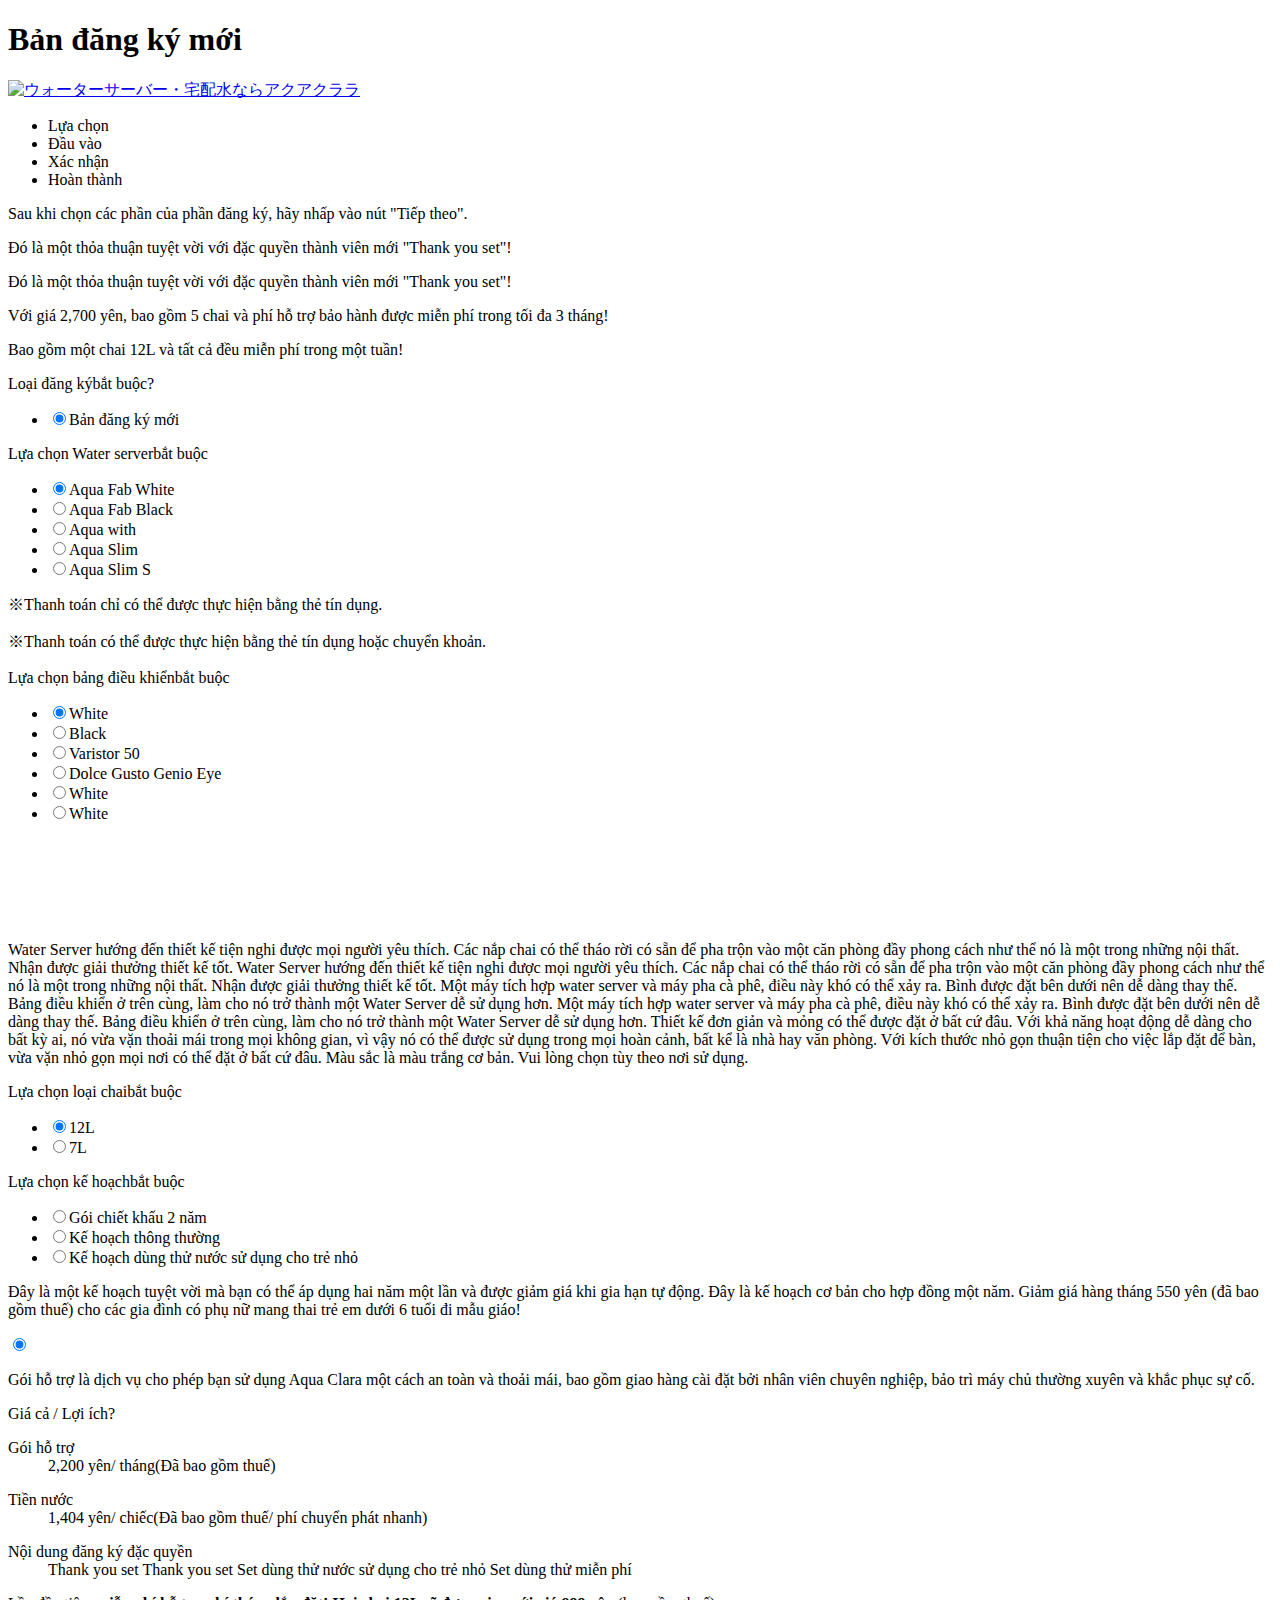
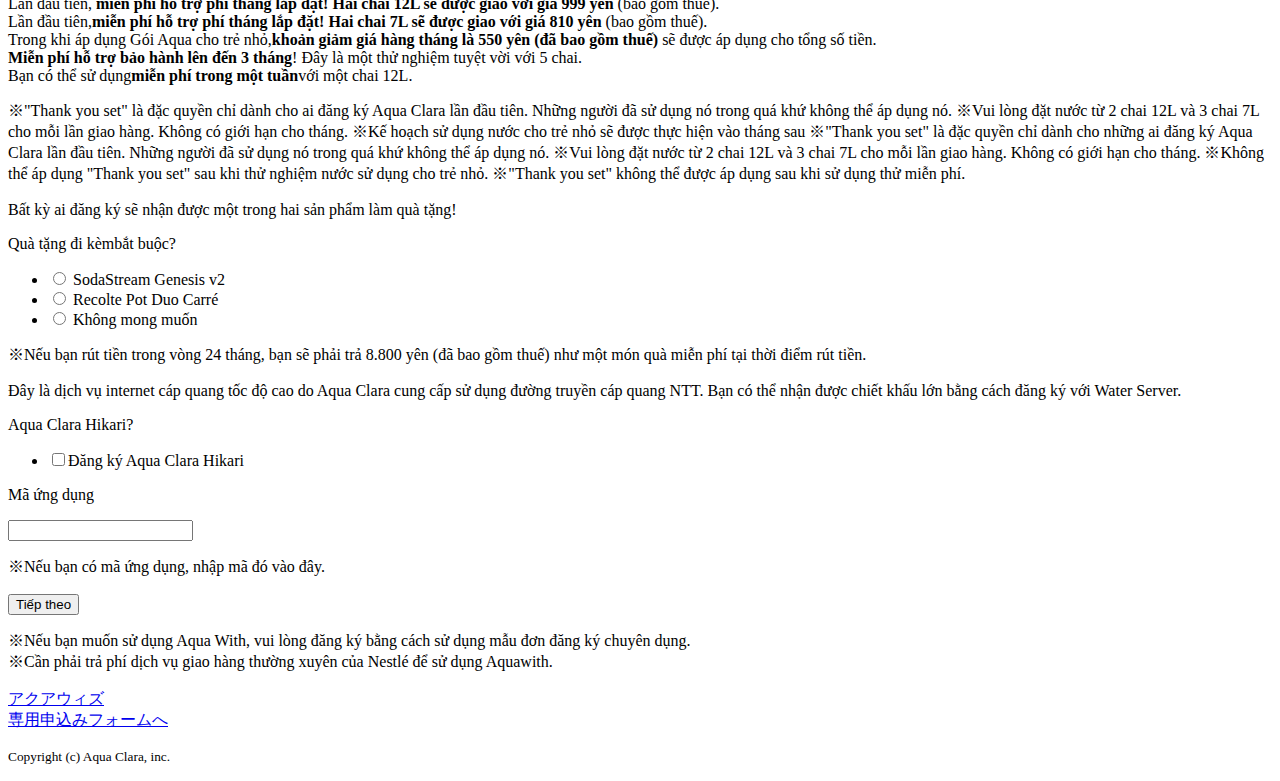
==== main_1-vi.html @ 8ce1f623 "Update main_1-vi.html" ====
<!DOCTYPE html>
<html lang="ja">
<head>
  <meta charset="UTF-8">
  <meta name="robots" content="noindex">
  <title>Bản đăng ký | Aqua Clara, Water server và giao hàng tận nhà [Chính thức]</title>
  <meta name="description" content="赤ちゃんも安心して飲める安全なアクアクララのウォーターサーバーの新規申込はこちら。">
  <meta name="keywords" content="新規申込み,ウォーターサーバー,水宅配,アクアクララ">
  
  <script src="https://www.googleoptimize.com/optimize.js?id=GTM-PR7S7JQ"></script>
  
  <meta http-equiv="X-UA-Compatible" content="IE=edge">
  <meta name="viewport" content="width=device-width, initial-scale=1.0">
  <meta name="format-detection" content="telephone=no">
  <link rel="icon" href="/favicon.ico" />
  <link rel="apple-touch-icon" href="/general/img/common/apple-touch-icon.png">

  <link rel="preconnect" href="https://fonts.googleapis.com">
  <link rel="preconnect" href="https://fonts.gstatic.com" crossorigin>
  <link href="https://fonts.googleapis.com/css2?family=Roboto:wght@500&display=swap" rel="stylesheet">
  <link rel="stylesheet" href="https://unpkg.com/scroll-hint@1.1.10/css/scroll-hint.css">
  <link href="/web_form/general/css/style.css" rel="stylesheet">
  <link href="/web_form/webform/css/webform.css" rel="stylesheet">
  <script type="text/javascript" src="/web_form/webform/js/jquery-1.11.2.min.js"></script>
    

  <link href="/web_form/webform/css/style.css" rel="stylesheet" type="text/css">
  <script type="text/javascript" src="/web_form/webform/js/webform.js"></script>
  <script type="text/javascript" src="/web_form/webform/js/input.js"></script>

  <link rel="canonical" href="https://www.aquaclara.co.jp/webform/?agent=aid000144&route=01&lp=nwstp0" >

</head>
<body class="webform">
<div class="l-wrapper">
  <h1 id="form_title">Bản đăng ký mới</h1>
    <header class="js-header l-header">
      <div class="l-header-info">
				<p class="l-header-info__logo"><a href="/" class="l-header-info__logo-link u-alpha"><img src="/web_form/general/img/logo01.png" alt="ウォーターサーバー・宅配水ならアクアクララ"></a></p>
      </div>
    </header>  <ul id="form_step">
    <li class="now">Lựa chọn</li>
    <li>Đầu vào</li>
    <li>Xác nhận</li>
    <li>Hoàn thành</li>
  </ul>
</div>

<section id="input" class="form_area">
  <p class="first_explanation">Sau khi chọn các phần của phần đăng ký, hãy nhấp vào nút "Tiếp theo".</p>
      <form action="/webform/" method="post">
  <input type="hidden" name="cmd" value="entry">
  <input type="hidden" name="token" value="9ca7b1053fa198ddcf1b474c842ec8ff269da964">
  <input id="p_route" type="hidden" name="route" value="01">
  <input id="p_lp" type="hidden" name="lp" value="nwstp0">
  <input id="p_agent" type="hidden" name="agent" value="aid000144">
  <input type="hidden" name="client" value="pc">
  <input type="hidden" name="babyaquaBonus" value="0">  
  <input type="hidden" name="bottleType" value="0">
  <input type="hidden" name="aquahikari" value="0">
  <input id="with_route" type="hidden" name="withRoute" value="">
  <input id="a8_cookie" type="hidden" name="a8_cookie" value="">
  <input id="t_cookie" type="hidden" name="t_cookie" value="">
  <input id="fpc_cookie" type="hidden" name="t_cookie" value="">
  <input id="atnct_cookie" type="hidden" name="t_cookie" value="">
  
          <input id="campaignCode" type="hidden" name="campaignCode" value="000049">
      

  <div class="form_block">
    <div class="form_help">
         <p id="apnew">Đó là một thỏa thuận tuyệt vời với đặc quyền thành viên mới "Thank you set"!</p>
       <p id="apwnew">Đó là một thỏa thuận tuyệt vời với đặc quyền thành viên mới "Thank you set"!</p>
            <p id="apktry">Với giá 2,700 yên, bao gồm 5 chai và phí hỗ trợ bảo hành được miễn phí trong tối đa 3 tháng!</p>
          <p id="aptry">Bao gồm một chai 12L và tất cả đều miễn phí trong một tuần!</p>
    </div>
    <p class="form_title">Loại đăng ký<span class="mandatory">bắt buộc</span><span class="help_icon">?</span></p>
        <ul id="apply_select" class="form_radio select_type1">
        <li><label><input name="applyType" type="radio" value="new"  checked="checked"><span class="check"></span><span class="panel">Bản đăng ký mới</span></label></li>
      </ul>
  </div><!-- /#form_block -->

  <div class="form_block">
    <p class="form_title">Lựa chọn Water server<span class="mandatory">bắt buộc</span></p>
        <ul id="server_select" class="form_radio select_type2">
      <li><label><input name="serverType" type="radio" value="16"  checked="checked"><span class="check"></span><span class="panel">Aqua Fab White</span></label></li>
      <li><label><input name="serverType" type="radio" value="17" ><span class="check"></span><span class="panel">Aqua Fab Black</span></label></li>
      <li><label><input name="serverType" type="radio" value="19" ><span class="check"></span><span class="panel">Aqua with</span></label></li>
      <li><label><input name="serverType" type="radio" value="3" ><span class="check"></span><span class="panel">Aqua Slim</span></label></li>
      <li><label><input name="serverType" type="radio" value="14" ><span class="check"></span><span class="panel">Aqua Slim S</span></label></li>
    </ul>
    <div id="server_select_attention">
      <p class="attention">※Thanh toán chỉ có thể được thực hiện bằng thẻ tín dụng.</p>
      <p class="attention">※Thanh toán có thể được thực hiện bằng thẻ tín dụng hoặc chuyển khoản.</p>
    </div>
    
    <div class="nestle_block">
    <div id="panel_select" class="form_inner_block">
      <p class="form_title">Lựa chọn bảng điều khiển<span class="mandatory">bắt buộc</span></p>
            <ul class="form_radio select_type2">
        <li><label><input type="radio" name="serverColor" value="105"  checked="checked"><span class="check"></span><span class="panel">White</span></label></li>
        <li><label><input type="radio" name="serverColor" value="106" ><span class="check"></span><span class="panel">Black</span></label></li>
        <li><label><input type="radio" name="serverColor" value="108" ><span class="check"></span><span class="panel">Varistor 50</span></label></li>
        <li><label><input type="radio" name="serverColor" value="118" ><span class="check"></span><span class="panel">Dolce Gusto Genio Eye</span></label></li>
        <li><label><input type="radio" name="serverColor" value="3" ><span class="check"></span><span class="panel">White</span></label></li>
        <li><label><input type="radio" name="serverColor" value="94" ><span class="check"></span><span class="panel">White</span></label></li>
      </ul>
    </div>
    </div>
    
    
    <div id="server_infomation" class="form_inner_block">
      <p id="server_image"><img src="/web_form/webform/img/fab_w.png" alt=""></p>
      <p id="server_scene1"><img src="/web_form/webform/img/fab_w_scene1.png" alt=""></p>
      <p id="server_scene2"><img src="/web_form/webform/img/fab_w_scene2.png" alt=""></p>
      <p id="server_onwpoint">
        <span class="fab_w">Water Server hướng đến thiết kế tiện nghi được mọi người yêu thích. Các nắp chai có thể tháo rời có sẵn để pha trộn vào một căn phòng đầy phong cách như thể nó là một trong những nội thất. Nhận được giải thưởng thiết kế tốt.</span>
        <span class="fab_b">Water Server hướng đến thiết kế tiện nghi được mọi người yêu thích. Các nắp chai có thể tháo rời có sẵn để pha trộn vào một căn phòng đầy phong cách như thể nó là một trong những nội thất. Nhận được giải thưởng thiết kế tốt.</span>
        <span class="with_b">Một máy tích hợp water server và máy pha cà phê, điều này khó có thể xảy ra. Bình được đặt bên dưới nên dễ dàng thay thế. Bảng điều khiển ở trên cùng, làm cho nó trở thành một Water Server dễ sử dụng hơn.</span>
        <span class="with_d">Một máy tích hợp water server và máy pha cà phê, điều này khó có thể xảy ra. Bình được đặt bên dưới nên dễ dàng thay thế. Bảng điều khiển ở trên cùng, làm cho nó trở thành một Water Server dễ sử dụng hơn.</span>
        <span class="slim">Thiết kế đơn giản và mỏng có thể được đặt ở bất cứ đâu. Với khả năng hoạt động dễ dàng cho bất kỳ ai, nó vừa vặn thoải mái trong mọi không gian, vì vậy nó có thể được sử dụng trong mọi hoàn cảnh, bất kể là nhà hay văn phòng.</span>
        <span class="slims">Với kích thước nhỏ gọn thuận tiện cho việc lắp đặt để bàn, vừa vặn nhỏ gọn mọi nơi có thể đặt ở bất cứ đâu. Màu sắc là màu trắng cơ bản. Vui lòng chọn tùy theo nơi sử dụng.</span>
      </p>
    </div>
  </div><!-- /#form_block -->

  <div class="nestle_block">
  <div class="form_block">
    <div id="bottle_select">
      <p class="form_title">Lựa chọn loại chai<span class="mandatory">bắt buộc</span></p>
            <ul class="form_radio select_type2">
        <li><label><input name="bottleType" type="radio" value="12l" checked="checked"><span class="check"></span><span class="panel">12L</span></label></li>
        <li><label><input name="bottleType" type="radio" value="7l" ><span class="check"></span><span class="panel">7L</span></label></li>
      </ul>
    </div>
    
    <div id="plan_select" class="form_inner_block">
      <p class="form_title">Lựa chọn kế hoạch<span class="mandatory">bắt buộc</span></p>
            <ul class="form_radio select_type1">
        <li><label><input type="radio" value="14" name="babyaquaBonus" ><span class="check"></span><span class="panel">Gói chiết khấu 2 năm</span></label></li>
                <li><label><input type="radio" value="13" name="babyaquaBonus" ><span class="check"></span><span class="panel">Kế hoạch thông thường</span></label></li>
                        <li><label><input type="radio" value="10" name="babyaquaBonus" ><span class="check"></span><span class="panel">Kế hoạch dùng thử nước sử dụng cho trẻ nhỏ</span></label></li>
              </ul>
      <p class="plan_info">
        <span id="pltwo">Đây là một kế hoạch tuyệt vời mà bạn có thể áp dụng hai năm một lần và được giảm giá khi gia hạn tự động.</span>
        <span id="plnormal">Đây là kế hoạch cơ bản cho hợp đồng một năm.</span>
        <span id="plkosodate">Giảm giá hàng tháng 550 yên (đã bao gồm thuế) cho các gia đình có phụ nữ mang thai trẻ em dưới 6 tuổi đi mẫu giáo!</span>
      </p>
      <input type="radio" value="0" name="babyaquaBonus"  checked="checked">
    </div>
    
    <div id="plan_price" class="form_inner_block">
      <p class="form_help">Gói hỗ trợ là dịch vụ cho phép bạn sử dụng Aqua Clara một cách an toàn và thoải mái, bao gồm giao hàng cài đặt bởi nhân viên chuyên nghiệp, bảo trì máy chủ thường xuyên và khắc phục sự cố.</p>
      <p class="form_title">Giá cả / Lợi ích<span class="help_icon">?</span></p>
      <div id="price_detail">
        <dl id="support_fee">
          <dt>Gói hỗ trợ </dt>
          <dd><span class="fee">2,200</span><span class="unit"> yên/ tháng</span><span class="tax">(Đã bao gồm thuế)</span></dd>
        </dl>
        <dl id="water_fee">
          <dt>Tiền nước</dt>
          <dd><span class="fee">1,404</span><span class="unit"> yên/ chiếc</span><span class="tax">(Đã bao gồm thuế/ phí chuyển phát nhanh)</span></dd>
        </dl>
        <dl id="plan_set">
          <dt>Nội dung đăng ký đặc quyền</dt>
          <dd>
            <span class="new">Thank you set</span>
            <span class="wnew">Thank you set</span>
          <span class="ktry">Set dùng thử nước sử dụng cho trẻ nhỏ</span>
          <span class="try">Set dùng thử miễn phí</span>
          </dd>
        </dl>
        
        <dl id="special_benefits">
          <dt class="new bt12">Lần đầu tiên,<strong> miễn phí hỗ trợ phí tháng lắp đặt! Hai chai 12L sẽ được giao với giá 999 yên </strong>(bao gồm thuế).</dt>
          <dt class="new bt7">Lần đầu tiên,<strong>miễn phí hỗ trợ phí tháng lắp đặt! Hai chai 7L sẽ được giao với giá 810 yên </strong>(bao gồm thuế).</dt>
          <dt class="kosodate">Trong khi áp dụng Gói Aqua cho trẻ nhỏ,<strong>khoản giảm giá hàng tháng là 550 yên (đã bao gồm thuế)</strong> sẽ được áp dụng cho tổng số tiền.</dt>
          <dt class="new"></dt>
          
          <dt class="ktry"><strong>Miễn phí hỗ trợ bảo hành lên đến 3 tháng</strong>! Đây là một thử nghiệm tuyệt vời với 5 chai.</dt>
          <dt class="ktry"></dt>
          
          <dt class="try">Bạn có thể sử dụng<strong>miễn phí trong một tuần</strong>với một chai 12L.</dt>
          <dt class="try"></dt>
        </dl>
        
        <p id="plan_caution" class="caution">
          <span class="new">※"Thank you set" là đặc quyền chỉ dành cho ai đăng ký Aqua Clara lần đầu tiên. Những người đã sử dụng nó trong quá khứ không thể áp dụng nó.</span>
          <span class="new">※Vui lòng đặt nước từ 2 chai 12L và 3 chai 7L cho mỗi lần giao hàng. Không có giới hạn cho tháng.</span>
          <span class="kosodate">※Kế hoạch sử dụng nước cho trẻ nhỏ sẽ được thực hiện vào tháng sau</span>
          
          <span class="wnew">※"Thank you set" là đặc quyền chỉ dành cho những ai đăng ký Aqua Clara lần đầu tiên. Những người đã sử dụng nó trong quá khứ không thể áp dụng nó.</span>
          <span class="wnew">※Vui lòng đặt nước từ 2 chai 12L và 3 chai 7L cho mỗi lần giao hàng. Không có giới hạn cho tháng.</span>
          
          <span class="ktry">※Không thể áp dụng "Thank you set" sau khi thử nghiệm nước sử dụng cho trẻ nhỏ.</span>
  
          <span class="try">※"Thank you set" không thể được áp dụng sau khi sử dụng thử miễn phí.</span>
        </p>
      </div>
    </div>
  </div>
  </div><!-- /#form_block -->
  
  <input id="lot_flag" type="hidden" name="handoverContentRequireFlag" value="1">
  <div class="nestle_block">
  <div id="lot_select" class="form_block">
    <p class="form_help">Bất kỳ ai đăng ký sẽ nhận được một trong hai sản phẩm làm quà tặng!</p>
    <p class="form_title">Quà tặng đi kèm<span class="mandatory">bắt buộc</span><span class="help_icon">?</span></p>
        <ul class="form_radio select_type1">
      <li>
        <label>
            <input type="radio" name="handoverContent" value="ソーダストリーム ジェネシス v2を希望" >
            <span class="check"></span>
            <span class="panel">
                <img src="/web_form/webform/img/present1.jpg" alt="">SodaStream Genesis v2
            </span>
        </label>
    </li>      
    <li>
        <label>
            <input type="radio" name="handoverContent" value="レコルト ポットデュオ キャレを希望" >
            <span class="check"></span>
            <span class="panel"><img src="/web_form/webform/img/present2.jpg" alt="">Recolte Pot Duo Carré</span>
        </label>
    </li>
      <li class="lot_not">
        <label>
            <input type="radio" name="handoverContent" value="Không mong muốn" >
            <span class="check"></span>
            <span class="panel">Không mong muốn</span>
        </label>
    </li>
    </ul>
    <p id="lot_caution" class="caution">
      <span class="pre1">※Nếu bạn rút tiền trong vòng 24 tháng, bạn sẽ phải trả 8.800 yên (đã bao gồm thuế) như một món quà miễn phí tại thời điểm rút tiền.</span>
      <!-- span class="pre2">※24ヶ月以内に退会された場合は、退会時に景品代金として5,000円（税込）をお支払いいただきます。</span -->
    </p>
  </div><!-- /#form_block -->
  </div>

  <div class="nestle_block">
  <div id="aquahikari" class="form_block">
    <p class="form_help">Đây là dịch vụ internet cáp quang tốc độ cao do Aqua Clara cung cấp sử dụng đường truyền cáp quang NTT. Bạn có thể nhận được chiết khấu lớn bằng cách đăng ký với Water Server.</p>
    <p class="form_title">Aqua Clara Hikari<span class="help_icon">?</span></p>
    <ul class="form_checkbox select_type1">
      <li><label><input type="checkbox" value="1" name="aquahikari" ><span class="check"></span><span class="panel">Đăng ký Aqua Clara Hikari</span></label></li>
    </ul>
  </div><!-- /#form_block -->
  </div>
    
  <div class="form_block">
    <p class="form_title">Mã ứng dụng</p>
              <input class="" name="userCode" type="text" value="" maxlength="7" >
    <p class="input_info">※Nếu bạn có mã ứng dụng, nhập mã đó vào đây.</p>
        </div><!-- /#form_block -->


  <div class="btn_area">
    <p class="next_bn"><input type="submit" value="Tiếp theo"></p>
    <div id="next_nestle">
      <p class="note">※Nếu bạn muốn sử dụng Aqua With, vui lòng đăng ký bằng cách sử dụng mẫu đơn đăng ký chuyên dụng.<br>
      ※Cần phải trả phí dịch vụ giao hàng thường xuyên của Nestlé để sử dụng Aquawith.</p>
      <p class="final_bn">
        <a onclick="gtag('event', 'nestle_bn', { 'event_category': 'click','event_label': 'apply_bn' } );" href="https://shop.nestle.jp/front/contents/aquaclara2/?ask10=">アクアウィズ<br>専用申込みフォームへ</a>
      </p>
    </div>
  </div>
  </form>

</section>


<footer class="js-footer l-footer">
  <!-- div class="l-footer-main">
    <p class="js-pagetop l-footer-pagetop is-view"><a class="l-footer-pagetop__link u-alpha" href="#top"></a></p>
  </div -->
  <!-- l-footer-main -->

  <p class="l-footer__cr"><small class="l-footer__cr-txt">Copyright (c) Aqua Clara, inc.</small></p>
</footer>
<script type="text/javascript">

// var _uah = {};
// _uah['agent']  = 'aid000144';
// _uah['lp'] = 'nwstp0';
// _uah['form_ga_url'] = '/webform/Apply';

</script>

<script type="text/javascript">
  (function () {
    var tagjs = document.createElement("script");
    var s = document.getElementsByTagName("script")[0];
    tagjs.async = true;
    tagjs.src = "//s.yjtag.jp/tag.js#site=RG7hk2f";
    s.parentNode.insertBefore(tagjs, s);
  }());
</script>
<noscript>
  <iframe src="//b.yjtag.jp/iframe?c=RG7hk2f" width="1" height="1" frameborder="0" scrolling="no" marginheight="0" marginwidth="0"></iframe>
</noscript>
<!--AccesstradeITP Tag -->
<script src="https://h.accesstrade.net/js/attp/attp.min.js"></script>
<!--EndAccesstradeITP Tag -->

</body>
</html>
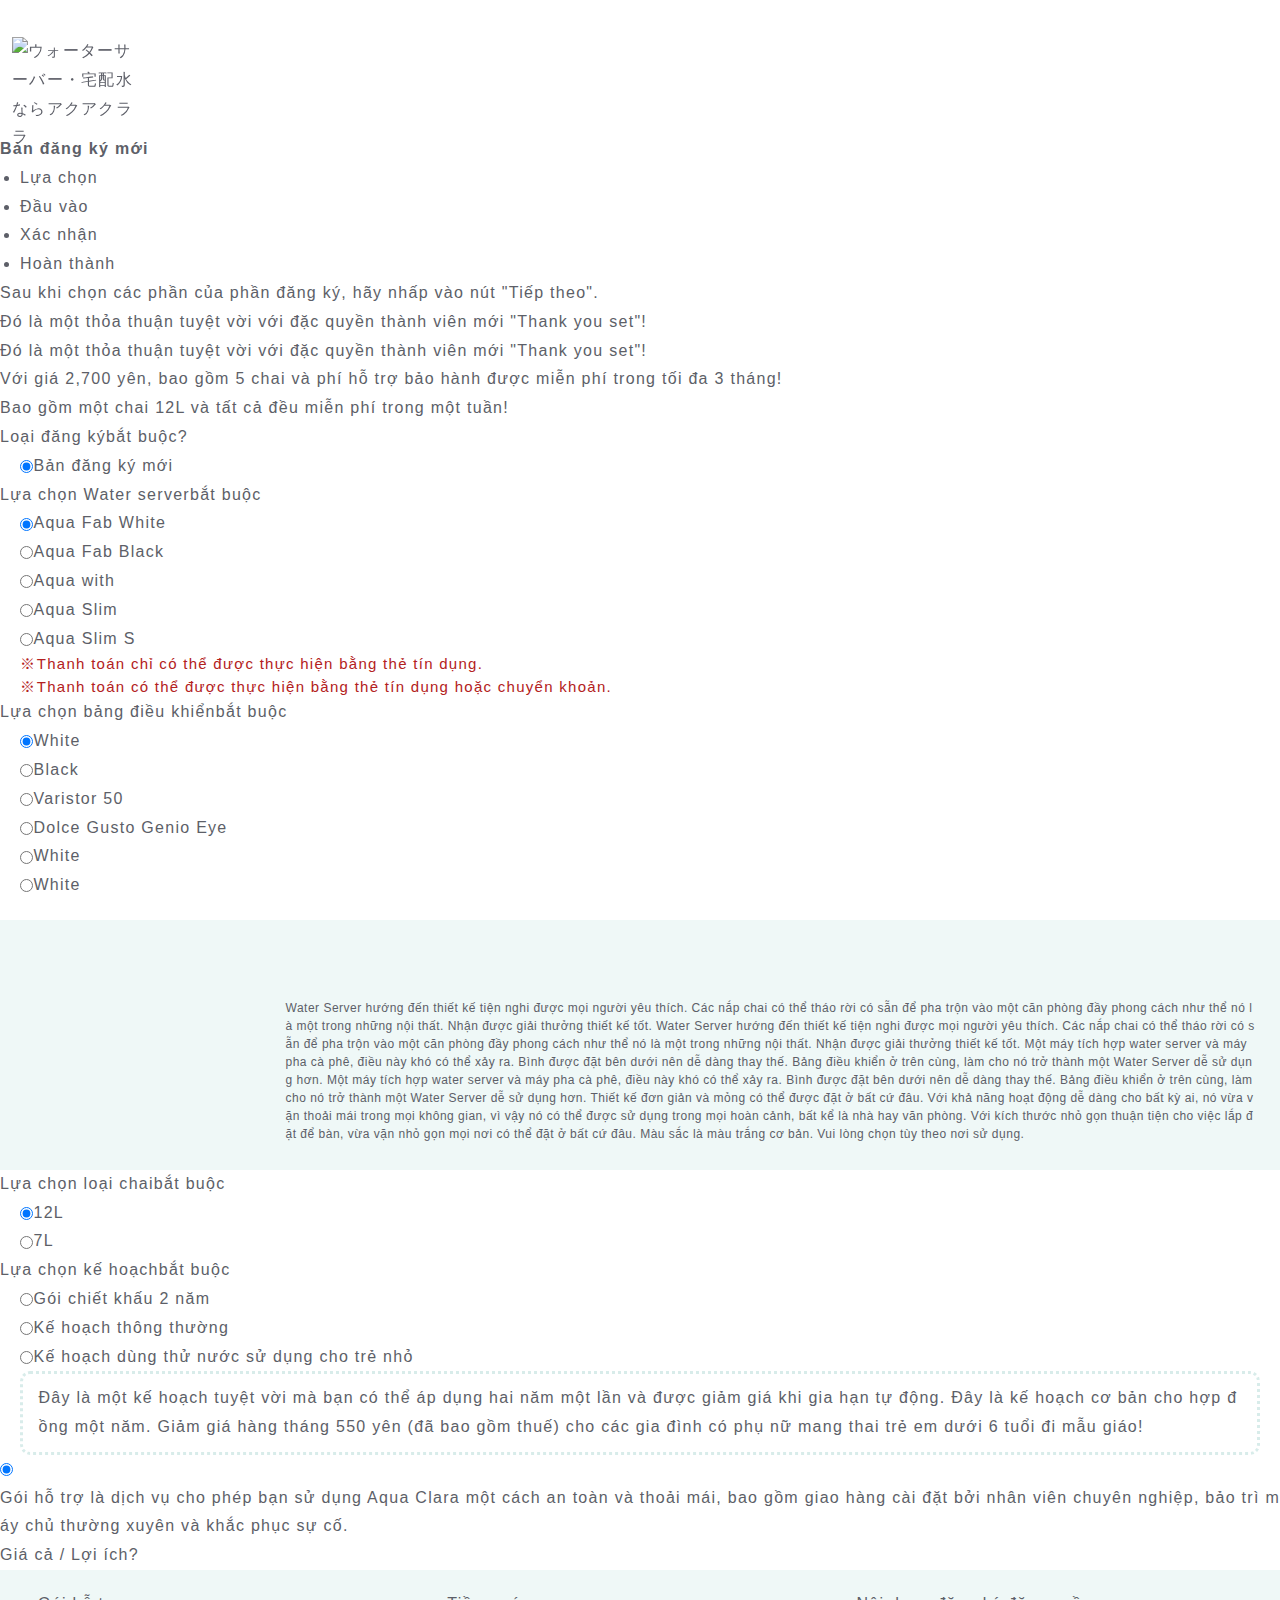
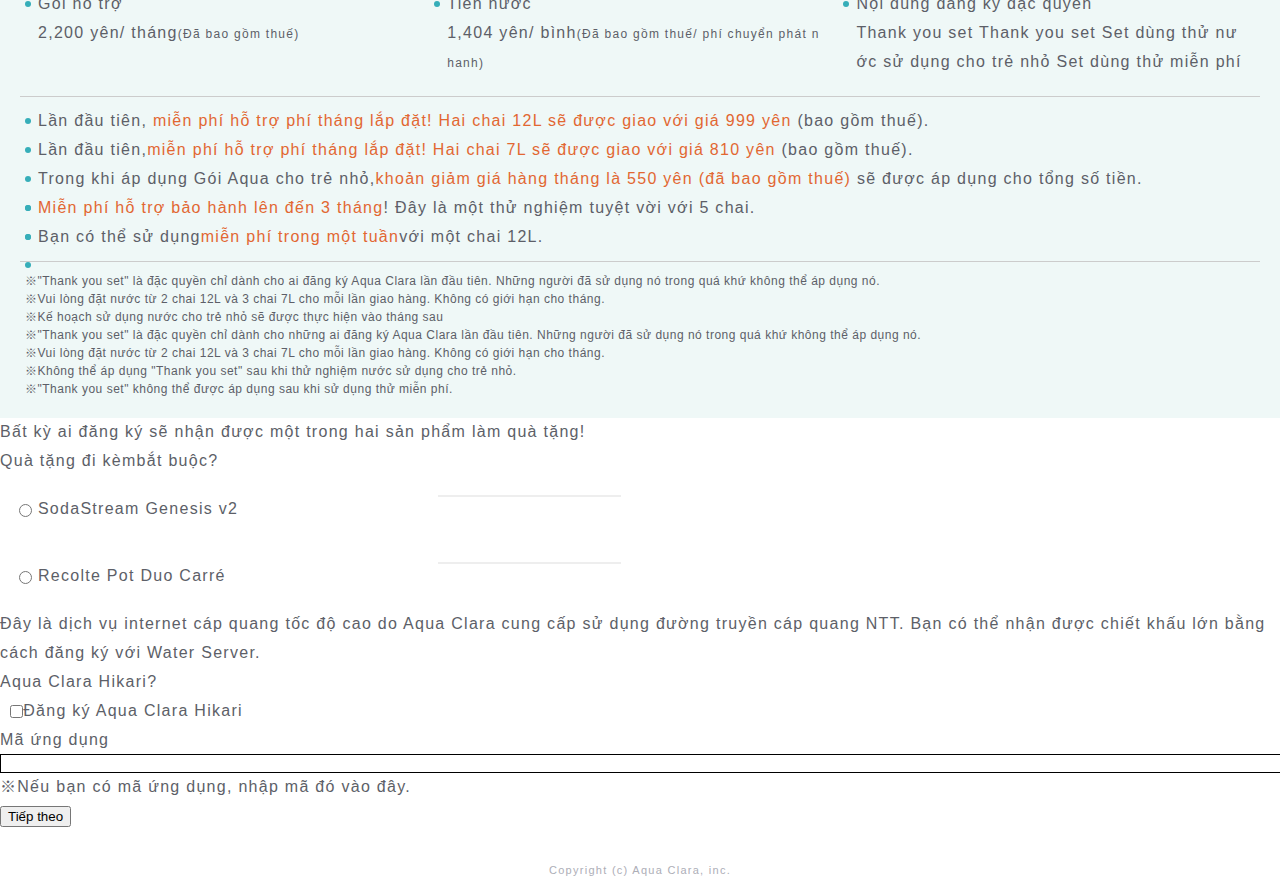
==== commit 90d07117: "add index-vi.html" ====
--- a/main_1-vi.html
+++ b/main_1-vi.html
@@ -15,9 +15,6 @@
   <link rel="icon" href="/favicon.ico" />
   <link rel="apple-touch-icon" href="/general/img/common/apple-touch-icon.png">
 
-  <link rel="preconnect" href="https://fonts.googleapis.com">
-  <link rel="preconnect" href="https://fonts.gstatic.com" crossorigin>
-  <link href="https://fonts.googleapis.com/css2?family=Roboto:wght@500&display=swap" rel="stylesheet">
   <link rel="stylesheet" href="https://unpkg.com/scroll-hint@1.1.10/css/scroll-hint.css">
   <link href="/web_form/general/css/style.css" rel="stylesheet">
   <link href="/web_form/webform/css/webform.css" rel="stylesheet">
@@ -159,7 +156,7 @@
         </dl>
         <dl id="water_fee">
           <dt>Tiền nước</dt>
-          <dd><span class="fee">1,404</span><span class="unit"> yên/ chiếc</span><span class="tax">(Đã bao gồm thuế/ phí chuyển phát nhanh)</span></dd>
+          <dd><span class="fee">1,404</span><span class="unit"> yên/ bình</span><span class="tax">(Đã bao gồm thuế/ phí chuyển phát nhanh)</span></dd>
         </dl>
         <dl id="plan_set">
           <dt>Nội dung đăng ký đặc quyền</dt>
@@ -232,7 +229,7 @@
     </li>
     </ul>
     <p id="lot_caution" class="caution">
-      <span class="pre1">※Nếu bạn rút tiền trong vòng 24 tháng, bạn sẽ phải trả 8.800 yên (đã bao gồm thuế) như một món quà miễn phí tại thời điểm rút tiền.</span>
+      <span class="pre1">※Nếu bạn rút tiền trong vòng 24 tháng, bạn sẽ phải trả 8.800 yên (đã bao gồm thuế) như một phí bồi thường tại thời điểm rút tiền.</span>
       <!-- span class="pre2">※24ヶ月以内に退会された場合は、退会時に景品代金として5,000円（税込）をお支払いいただきます。</span -->
     </p>
   </div><!-- /#form_block -->
@@ -261,7 +258,7 @@
       <p class="note">※Nếu bạn muốn sử dụng Aqua With, vui lòng đăng ký bằng cách sử dụng mẫu đơn đăng ký chuyên dụng.<br>
       ※Cần phải trả phí dịch vụ giao hàng thường xuyên của Nestlé để sử dụng Aquawith.</p>
       <p class="final_bn">
-        <a onclick="gtag('event', 'nestle_bn', { 'event_category': 'click','event_label': 'apply_bn' } );" href="https://shop.nestle.jp/front/contents/aquaclara2/?ask10=">アクアウィズ<br>専用申込みフォームへ</a>
+        <a onclick="gtag('event', 'nestle_bn', { 'event_category': 'click','event_label': 'apply_bn' } );" href="https://shop.nestle.jp/front/contents/aquaclara2/?ask10=">Aquawith<br>Đối với mẫu đơn đăng ký chuyên dụng</a>
       </p>
     </div>
   </div>
--- a/web_form/general/css/style.css
+++ b/web_form/general/css/style.css
@@ -0,0 +1,5422 @@
+@charset "UTF-8";
+/* common
+================================================ */
+html, body, div, span, object, iframe, h1, h2, h3, h4, h5, h6, p, a, blockquote, pre, abbr, address, cite, code, del, dfn, em, img, ins, kbd, q, samp, small, strong, sub, sup, var, b, i, dl, dt, dd, ol, ul, li, fieldset, form, label, legend, table, caption, tbody, tfoot, thead, tr, th, td, article, aside, canvas, details, figcaption, figure, footer, header, menu, nav, section, summary, time, mark, audio, video { margin: 0; padding: 0; border: 0; outline: 0; font-size: 100%; vertical-align: baseline; background: transparent; }
+
+html { font-size: 62.5%; word-break: break-all; }
+
+body { -webkit-text-size-adjust: 100%; }
+
+article, aside, details, figcaption, figure, main, footer, header, menu, nav, section { display: block; }
+
+ul:not([class]), ol:not([class]) { padding-left: 1.25em; }
+
+ul[class], ol[class] { list-style: none; }
+
+_:-ms-lang(x)::-ms-backdrop, ol:not([class]) { padding-left: 1.6em; }
+
+span { font-weight: inherit; }
+
+blockquote, q { quotes: none; }
+
+blockquote:before, blockquote:after, q:before, q:after { content: ''; content: none; }
+
+a { color: inherit; }
+
+@media all and (min-width: 768px) { a:hover { text-decoration: none; } }
+
+a[class] { text-decoration: none; }
+
+ins { background-color: #ff9; text-decoration: none; }
+
+mark { background-color: #ff9; font-weight: bold; }
+
+del { text-decoration: line-through; }
+
+abbr[title], dfn[title] { border-bottom: 1px dotted; cursor: help; }
+
+address { font-style: normal; }
+
+table { width: 100%; table-layout: fixed; border-collapse: collapse; border-spacing: 0; }
+
+hr { display: block; height: 1px; border: 0; border-top: 1px solid #DEDFE9; margin: 1em 0; padding: 0; }
+
+img { max-width: 100%; height: auto; vertical-align: bottom; }
+
+/* form
+================================================== */
+input[type="text"], input[type="email"], input[type="tel"], textarea, button, select, option { display: block; width: 100%; max-width: 100%; font-family: inherit; outline: none; border: 1px solid; border-radius: 0; background: none; }
+
+@media all and (max-width: 767px) { input[type="text"], input[type="email"], input[type="tel"], textarea, button, select, option { font-size: 1.6rem; } }
+
+input[type="text"], input[type="email"], input[type="tel"], textarea, button { -webkit-appearance: none; -moz-appearance: none; appearance: none; outline: none; }
+
+input[type="radio"], input[type="checkbox"] { margin: 0; padding: 0; vertical-align: middle; }
+
+textarea { resize: vertical; }
+
+button { cursor: pointer; }
+
+/* 02_base
+================================================ */
+html { overflow: auto; }
+
+body { overflow: hidden; min-width: 320px; font-family: 'Roboto', sans-serif;
+  color: #5D5F68; font-size: 1.4rem; line-height: 1.8; letter-spacing: .08em; }
+
+@media all and (min-width: 768px) { body { min-width: 1160px; font-size: 1.6rem; } }
+
+.l-wrapper { position: relative; }
+
+@media all and (min-width: 768px) { .l-wrapper { padding-top: 135px; } }
+
+@media all and (min-width: 768px) { .l-container.is-col2 { display: -webkit-box; display: -ms-flexbox; display: flex; -webkit-box-pack: justify; -ms-flex-pack: justify; justify-content: space-between; -ms-flex-wrap: wrap; flex-wrap: wrap; width: 1100px; margin: 0 auto; }
+  .l-container.is-col2 .l-contents { -webkit-box-ordinal-group: 3; -ms-flex-order: 2; order: 2; width: calc(100% - 250px - 20px); }
+  .l-container.is-col2 .l-sidebar { width: 250px; } }
+
+/* utility
+================================================ */
+/* pc <--> sp
+-------------------------------------- */
+.u-media-query { display: none; font-family: 'sp'; }
+
+@media all and (min-width: 768px) { .u-media-query { font-family: 'tb'; } }
+
+@media all and (min-width: 1160px) { .u-media-query { font-family: 'pc'; } }
+
+@media all and (max-width: 1159px) { .u-view-pc { display: none !important; } }
+
+@media all and (max-width: 767px) { .u-view-tb { display: none !important; } }
+
+@media all and (min-width: 1160px) { .u-view-tb { display: none !important; } }
+
+@media all and (min-width: 768px) { .u-view-sp { display: none !important; } }
+
+.u-view-sps { display: none; }
+
+@media all and (max-width: 360px) { .u-view-sps { display: block; } }
+
+@media all and (min-width: 1160px) { .u-view-under-tb { display: none !important; } }
+
+@media all and (max-width: 767px) { .u-view-upper-tb { display: none !important; } }
+
+/* link
+-------------------------------------- */
+a.u-alpha { display: block; text-decoration: none; }
+
+@media all and (min-width: 768px) { a.u-alpha { -webkit-transition: all 0.3s ease; transition: all 0.3s ease; }
+  a.u-alpha:hover { opacity: 0.7; } }
+
+a.u-zoom { display: block; text-decoration: none; }
+
+a.u-zoom .u-zoom__img { display: block; }
+
+a.u-zoom .u-zoom__img-wrap { display: block; overflow: hidden; }
+
+@media all and (min-width: 768px) { a.u-zoom .u-zoom__img { -webkit-transition: all 0.3s ease; transition: all 0.3s ease; }
+  a.u-zoom:hover .u-zoom__img { -webkit-transform: scale(1.1); transform: scale(1.1); } }
+
+/* layout
+-------------------------------------- */
+.u-inner { -webkit-box-sizing: border-box; box-sizing: border-box; padding-left: 15px; padding-right: 15px; }
+
+@media all and (min-width: 768px) { .u-inner { width: 100%; max-width: 1100px; margin: auto; padding-left: 0; padding-right: 0; } }
+
+/* text
+-------------------------------------- */
+.u-uppercase { text-transform: uppercase; }
+
+.u-align-center { text-align: center !important; }
+
+.u-align-left { text-align: left !important; }
+
+.u-align-right { text-align: right !important; }
+
+.u-vertical-baseline { vertical-align: baseline !important; }
+
+.u-vertical-middle { vertical-align: middle !important; }
+
+.u-vertical-top { vertical-align: top !important; }
+
+.u-vertical-bottom { vertical-align: bottom !important; }
+
+.u-nowrap { white-space: nowrap; }
+
+@media all and (min-width: 768px) { .u-nowrap-pc { white-space: nowrap; } }
+
+/*  .u-font-lato
+---------------------------------------- */
+.u-font-lato { font-family: 'Roboto', sans-serif; text-transform: uppercase; }
+
+.u-font-bold { font-weight: bold; }
+
+.u-font-normal { font-weight: normal; }
+
+/* box
+-------------------------------------- */
+.u-radius { border-radius: 0 10px 0 10px; overflow: hidden; }
+
+@media all and (min-width: 768px) { .u-radius { border-radius: 0 20px 0 20px; } }
+
+.u-radius-all { border-radius: 10px; overflow: hidden; }
+
+@media all and (min-width: 768px) { .u-radius-all { border-radius: 20px; } }
+
+.u-shadow { -webkit-box-shadow: 0px 0px 5px 0px rgba(75, 81, 83, 0.15); box-shadow: 0px 0px 5px 0px rgba(75, 81, 83, 0.15); }
+
+@media all and (min-width: 768px) { .u-shadow { -webkit-box-shadow: 0px 0px 10px 0px rgba(75, 81, 83, 0.15); box-shadow: 0px 0px 10px 0px rgba(75, 81, 83, 0.15); } }
+
+/* margin
+-------------------------------------- */
+.mt0 { margin-top: 0px !important; }
+
+.mb0 { margin-bottom: 0px !important; }
+
+.u-m-5 { margin: -5px !important; }
+
+.u-m-10 { margin: -10px !important; }
+
+.u-m-15 { margin: -15px !important; }
+
+.u-m-20 { margin: -20px !important; }
+
+.u-m-25 { margin: -25px !important; }
+
+.u-m-30 { margin: -30px !important; }
+
+.u-m-35 { margin: -35px !important; }
+
+.u-m-40 { margin: -40px !important; }
+
+.u-m-45 { margin: -45px !important; }
+
+.u-m-50 { margin: -50px !important; }
+
+.u-m-55 { margin: -55px !important; }
+
+.u-m-60 { margin: -60px !important; }
+
+.u-m-65 { margin: -65px !important; }
+
+.u-m-70 { margin: -70px !important; }
+
+.u-m-75 { margin: -75px !important; }
+
+.u-m-80 { margin: -80px !important; }
+
+.u-m-85 { margin: -85px !important; }
+
+.u-m-90 { margin: -90px !important; }
+
+.u-m-95 { margin: -95px !important; }
+
+.u-m-100 { margin: -100px !important; }
+
+.u-m0 { margin: 0px !important; }
+
+.u-m5 { margin: 5px !important; }
+
+.u-m10 { margin: 10px !important; }
+
+.u-m15 { margin: 15px !important; }
+
+.u-m20 { margin: 20px !important; }
+
+.u-m25 { margin: 25px !important; }
+
+.u-m30 { margin: 30px !important; }
+
+.u-m35 { margin: 35px !important; }
+
+.u-m40 { margin: 40px !important; }
+
+.u-m45 { margin: 45px !important; }
+
+.u-m50 { margin: 50px !important; }
+
+.u-m55 { margin: 55px !important; }
+
+.u-m60 { margin: 60px !important; }
+
+.u-m65 { margin: 65px !important; }
+
+.u-m70 { margin: 70px !important; }
+
+.u-m75 { margin: 75px !important; }
+
+.u-m80 { margin: 80px !important; }
+
+.u-m85 { margin: 85px !important; }
+
+.u-m90 { margin: 90px !important; }
+
+.u-m95 { margin: 95px !important; }
+
+.u-m100 { margin: 100px !important; }
+
+.u-m110 { margin: 110px !important; }
+
+.u-m120 { margin: 120px !important; }
+
+.u-m130 { margin: 130px !important; }
+
+.u-m140 { margin: 140px !important; }
+
+.u-m150 { margin: 150px !important; }
+
+.u-m160 { margin: 160px !important; }
+
+.u-m170 { margin: 170px !important; }
+
+.u-m180 { margin: 180px !important; }
+
+.u-m190 { margin: 190px !important; }
+
+.u-m200 { margin: 200px !important; }
+
+@media all and (min-width: 768px) { .u-m-5-pc { margin: -5px !important; }
+  .u-m-10-pc { margin: -10px !important; }
+  .u-m-15-pc { margin: -15px !important; }
+  .u-m-20-pc { margin: -20px !important; }
+  .u-m-25-pc { margin: -25px !important; }
+  .u-m-30-pc { margin: -30px !important; }
+  .u-m-35-pc { margin: -35px !important; }
+  .u-m-40-pc { margin: -40px !important; }
+  .u-m-45-pc { margin: -45px !important; }
+  .u-m-50-pc { margin: -50px !important; }
+  .u-m-55-pc { margin: -55px !important; }
+  .u-m-60-pc { margin: -60px !important; }
+  .u-m-65-pc { margin: -65px !important; }
+  .u-m-70-pc { margin: -70px !important; }
+  .u-m-75-pc { margin: -75px !important; }
+  .u-m-80-pc { margin: -80px !important; }
+  .u-m-85-pc { margin: -85px !important; }
+  .u-m-90-pc { margin: -90px !important; }
+  .u-m-95-pc { margin: -95px !important; }
+  .u-m-100-pc { margin: -100px !important; }
+  .u-m0-pc { margin: 0px !important; }
+  .u-m5-pc { margin: 5px !important; }
+  .u-m10-pc { margin: 10px !important; }
+  .u-m15-pc { margin: 15px !important; }
+  .u-m20-pc { margin: 20px !important; }
+  .u-m25-pc { margin: 25px !important; }
+  .u-m30-pc { margin: 30px !important; }
+  .u-m35-pc { margin: 35px !important; }
+  .u-m40-pc { margin: 40px !important; }
+  .u-m45-pc { margin: 45px !important; }
+  .u-m50-pc { margin: 50px !important; }
+  .u-m55-pc { margin: 55px !important; }
+  .u-m60-pc { margin: 60px !important; }
+  .u-m65-pc { margin: 65px !important; }
+  .u-m70-pc { margin: 70px !important; }
+  .u-m75-pc { margin: 75px !important; }
+  .u-m80-pc { margin: 80px !important; }
+  .u-m85-pc { margin: 85px !important; }
+  .u-m90-pc { margin: 90px !important; }
+  .u-m95-pc { margin: 95px !important; }
+  .u-m100-pc { margin: 100px !important; }
+  .u-m110-pc { margin: 110px !important; }
+  .u-m120-pc { margin: 120px !important; }
+  .u-m130-pc { margin: 130px !important; }
+  .u-m140-pc { margin: 140px !important; }
+  .u-m150-pc { margin: 150px !important; }
+  .u-m160-pc { margin: 160px !important; }
+  .u-m170-pc { margin: 170px !important; }
+  .u-m180-pc { margin: 180px !important; }
+  .u-m190-pc { margin: 190px !important; }
+  .u-m200-pc { margin: 200px !important; }
+  .u-m250-pc { margin: 250px !important; }
+  .u-m300-pc { margin: 300px !important; }
+  .u-m350-pc { margin: 350px !important; }
+  .u-m400-pc { margin: 400px !important; }
+  .u-m450-pc { margin: 450px !important; }
+  .u-m500-pc { margin: 500px !important; }
+  .u-m550-pc { margin: 550px !important; }
+  .u-m600-pc { margin: 600px !important; }
+  .u-m650-pc { margin: 650px !important; }
+  .u-m700-pc { margin: 700px !important; }
+  .u-m750-pc { margin: 750px !important; }
+  .u-m800-pc { margin: 800px !important; }
+  .u-m850-pc { margin: 850px !important; }
+  .u-m900-pc { margin: 900px !important; }
+  .u-m950-pc { margin: 950px !important; }
+  .u-m1000-pc { margin: 1000px !important; } }
+
+.u-mt-5 { margin-top: -5px !important; }
+
+.u-mt-10 { margin-top: -10px !important; }
+
+.u-mt-15 { margin-top: -15px !important; }
+
+.u-mt-20 { margin-top: -20px !important; }
+
+.u-mt-25 { margin-top: -25px !important; }
+
+.u-mt-30 { margin-top: -30px !important; }
+
+.u-mt-35 { margin-top: -35px !important; }
+
+.u-mt-40 { margin-top: -40px !important; }
+
+.u-mt-45 { margin-top: -45px !important; }
+
+.u-mt-50 { margin-top: -50px !important; }
+
+.u-mt-55 { margin-top: -55px !important; }
+
+.u-mt-60 { margin-top: -60px !important; }
+
+.u-mt-65 { margin-top: -65px !important; }
+
+.u-mt-70 { margin-top: -70px !important; }
+
+.u-mt-75 { margin-top: -75px !important; }
+
+.u-mt-80 { margin-top: -80px !important; }
+
+.u-mt-85 { margin-top: -85px !important; }
+
+.u-mt-90 { margin-top: -90px !important; }
+
+.u-mt-95 { margin-top: -95px !important; }
+
+.u-mt-100 { margin-top: -100px !important; }
+
+.u-mt0 { margin-top: 0px !important; }
+
+.u-mt5 { margin-top: 5px !important; }
+
+.u-mt10 { margin-top: 10px !important; }
+
+.u-mt15 { margin-top: 15px !important; }
+
+.u-mt20 { margin-top: 20px !important; }
+
+.u-mt25 { margin-top: 25px !important; }
+
+.u-mt30 { margin-top: 30px !important; }
+
+.u-mt35 { margin-top: 35px !important; }
+
+.u-mt40 { margin-top: 40px !important; }
+
+.u-mt45 { margin-top: 45px !important; }
+
+.u-mt50 { margin-top: 50px !important; }
+
+.u-mt55 { margin-top: 55px !important; }
+
+.u-mt60 { margin-top: 60px !important; }
+
+.u-mt65 { margin-top: 65px !important; }
+
+.u-mt70 { margin-top: 70px !important; }
+
+.u-mt75 { margin-top: 75px !important; }
+
+.u-mt80 { margin-top: 80px !important; }
+
+.u-mt85 { margin-top: 85px !important; }
+
+.u-mt90 { margin-top: 90px !important; }
+
+.u-mt95 { margin-top: 95px !important; }
+
+.u-mt100 { margin-top: 100px !important; }
+
+.u-mt110 { margin-top: 110px !important; }
+
+.u-mt120 { margin-top: 120px !important; }
+
+.u-mt130 { margin-top: 130px !important; }
+
+.u-mt140 { margin-top: 140px !important; }
+
+.u-mt150 { margin-top: 150px !important; }
+
+.u-mt160 { margin-top: 160px !important; }
+
+.u-mt170 { margin-top: 170px !important; }
+
+.u-mt180 { margin-top: 180px !important; }
+
+.u-mt190 { margin-top: 190px !important; }
+
+.u-mt200 { margin-top: 200px !important; }
+
+@media all and (min-width: 768px) { .u-mt-5-pc { margin-top: -5px !important; }
+  .u-mt-10-pc { margin-top: -10px !important; }
+  .u-mt-15-pc { margin-top: -15px !important; }
+  .u-mt-20-pc { margin-top: -20px !important; }
+  .u-mt-25-pc { margin-top: -25px !important; }
+  .u-mt-30-pc { margin-top: -30px !important; }
+  .u-mt-35-pc { margin-top: -35px !important; }
+  .u-mt-40-pc { margin-top: -40px !important; }
+  .u-mt-45-pc { margin-top: -45px !important; }
+  .u-mt-50-pc { margin-top: -50px !important; }
+  .u-mt-55-pc { margin-top: -55px !important; }
+  .u-mt-60-pc { margin-top: -60px !important; }
+  .u-mt-65-pc { margin-top: -65px !important; }
+  .u-mt-70-pc { margin-top: -70px !important; }
+  .u-mt-75-pc { margin-top: -75px !important; }
+  .u-mt-80-pc { margin-top: -80px !important; }
+  .u-mt-85-pc { margin-top: -85px !important; }
+  .u-mt-90-pc { margin-top: -90px !important; }
+  .u-mt-95-pc { margin-top: -95px !important; }
+  .u-mt-100-pc { margin-top: -100px !important; }
+  .u-mt0-pc { margin-top: 0px !important; }
+  .u-mt5-pc { margin-top: 5px !important; }
+  .u-mt10-pc { margin-top: 10px !important; }
+  .u-mt15-pc { margin-top: 15px !important; }
+  .u-mt20-pc { margin-top: 20px !important; }
+  .u-mt25-pc { margin-top: 25px !important; }
+  .u-mt30-pc { margin-top: 30px !important; }
+  .u-mt35-pc { margin-top: 35px !important; }
+  .u-mt40-pc { margin-top: 40px !important; }
+  .u-mt45-pc { margin-top: 45px !important; }
+  .u-mt50-pc { margin-top: 50px !important; }
+  .u-mt55-pc { margin-top: 55px !important; }
+  .u-mt60-pc { margin-top: 60px !important; }
+  .u-mt65-pc { margin-top: 65px !important; }
+  .u-mt70-pc { margin-top: 70px !important; }
+  .u-mt75-pc { margin-top: 75px !important; }
+  .u-mt80-pc { margin-top: 80px !important; }
+  .u-mt85-pc { margin-top: 85px !important; }
+  .u-mt90-pc { margin-top: 90px !important; }
+  .u-mt95-pc { margin-top: 95px !important; }
+  .u-mt100-pc { margin-top: 100px !important; }
+  .u-mt110-pc { margin-top: 110px !important; }
+  .u-mt120-pc { margin-top: 120px !important; }
+  .u-mt130-pc { margin-top: 130px !important; }
+  .u-mt140-pc { margin-top: 140px !important; }
+  .u-mt150-pc { margin-top: 150px !important; }
+  .u-mt160-pc { margin-top: 160px !important; }
+  .u-mt170-pc { margin-top: 170px !important; }
+  .u-mt180-pc { margin-top: 180px !important; }
+  .u-mt190-pc { margin-top: 190px !important; }
+  .u-mt200-pc { margin-top: 200px !important; }
+  .u-mt250-pc { margin-top: 250px !important; }
+  .u-mt300-pc { margin-top: 300px !important; }
+  .u-mt350-pc { margin-top: 350px !important; }
+  .u-mt400-pc { margin-top: 400px !important; }
+  .u-mt450-pc { margin-top: 450px !important; }
+  .u-mt500-pc { margin-top: 500px !important; }
+  .u-mt550-pc { margin-top: 550px !important; }
+  .u-mt600-pc { margin-top: 600px !important; }
+  .u-mt650-pc { margin-top: 650px !important; }
+  .u-mt700-pc { margin-top: 700px !important; }
+  .u-mt750-pc { margin-top: 750px !important; }
+  .u-mt800-pc { margin-top: 800px !important; }
+  .u-mt850-pc { margin-top: 850px !important; }
+  .u-mt900-pc { margin-top: 900px !important; }
+  .u-mt950-pc { margin-top: 950px !important; }
+  .u-mt1000-pc { margin-top: 1000px !important; } }
+
+.u-mr-5 { margin-right: -5px !important; }
+
+.u-mr-10 { margin-right: -10px !important; }
+
+.u-mr-15 { margin-right: -15px !important; }
+
+.u-mr-20 { margin-right: -20px !important; }
+
+.u-mr-25 { margin-right: -25px !important; }
+
+.u-mr-30 { margin-right: -30px !important; }
+
+.u-mr-35 { margin-right: -35px !important; }
+
+.u-mr-40 { margin-right: -40px !important; }
+
+.u-mr-45 { margin-right: -45px !important; }
+
+.u-mr-50 { margin-right: -50px !important; }
+
+.u-mr-55 { margin-right: -55px !important; }
+
+.u-mr-60 { margin-right: -60px !important; }
+
+.u-mr-65 { margin-right: -65px !important; }
+
+.u-mr-70 { margin-right: -70px !important; }
+
+.u-mr-75 { margin-right: -75px !important; }
+
+.u-mr-80 { margin-right: -80px !important; }
+
+.u-mr-85 { margin-right: -85px !important; }
+
+.u-mr-90 { margin-right: -90px !important; }
+
+.u-mr-95 { margin-right: -95px !important; }
+
+.u-mr-100 { margin-right: -100px !important; }
+
+.u-mr0 { margin-right: 0px !important; }
+
+.u-mr5 { margin-right: 5px !important; }
+
+.u-mr10 { margin-right: 10px !important; }
+
+.u-mr15 { margin-right: 15px !important; }
+
+.u-mr20 { margin-right: 20px !important; }
+
+.u-mr25 { margin-right: 25px !important; }
+
+.u-mr30 { margin-right: 30px !important; }
+
+.u-mr35 { margin-right: 35px !important; }
+
+.u-mr40 { margin-right: 40px !important; }
+
+.u-mr45 { margin-right: 45px !important; }
+
+.u-mr50 { margin-right: 50px !important; }
+
+.u-mr55 { margin-right: 55px !important; }
+
+.u-mr60 { margin-right: 60px !important; }
+
+.u-mr65 { margin-right: 65px !important; }
+
+.u-mr70 { margin-right: 70px !important; }
+
+.u-mr75 { margin-right: 75px !important; }
+
+.u-mr80 { margin-right: 80px !important; }
+
+.u-mr85 { margin-right: 85px !important; }
+
+.u-mr90 { margin-right: 90px !important; }
+
+.u-mr95 { margin-right: 95px !important; }
+
+.u-mr100 { margin-right: 100px !important; }
+
+.u-mr110 { margin-right: 110px !important; }
+
+.u-mr120 { margin-right: 120px !important; }
+
+.u-mr130 { margin-right: 130px !important; }
+
+.u-mr140 { margin-right: 140px !important; }
+
+.u-mr150 { margin-right: 150px !important; }
+
+.u-mr160 { margin-right: 160px !important; }
+
+.u-mr170 { margin-right: 170px !important; }
+
+.u-mr180 { margin-right: 180px !important; }
+
+.u-mr190 { margin-right: 190px !important; }
+
+.u-mr200 { margin-right: 200px !important; }
+
+@media all and (min-width: 768px) { .u-mr-5-pc { margin-right: -5px !important; }
+  .u-mr-10-pc { margin-right: -10px !important; }
+  .u-mr-15-pc { margin-right: -15px !important; }
+  .u-mr-20-pc { margin-right: -20px !important; }
+  .u-mr-25-pc { margin-right: -25px !important; }
+  .u-mr-30-pc { margin-right: -30px !important; }
+  .u-mr-35-pc { margin-right: -35px !important; }
+  .u-mr-40-pc { margin-right: -40px !important; }
+  .u-mr-45-pc { margin-right: -45px !important; }
+  .u-mr-50-pc { margin-right: -50px !important; }
+  .u-mr-55-pc { margin-right: -55px !important; }
+  .u-mr-60-pc { margin-right: -60px !important; }
+  .u-mr-65-pc { margin-right: -65px !important; }
+  .u-mr-70-pc { margin-right: -70px !important; }
+  .u-mr-75-pc { margin-right: -75px !important; }
+  .u-mr-80-pc { margin-right: -80px !important; }
+  .u-mr-85-pc { margin-right: -85px !important; }
+  .u-mr-90-pc { margin-right: -90px !important; }
+  .u-mr-95-pc { margin-right: -95px !important; }
+  .u-mr-100-pc { margin-right: -100px !important; }
+  .u-mr0-pc { margin-right: 0px !important; }
+  .u-mr5-pc { margin-right: 5px !important; }
+  .u-mr10-pc { margin-right: 10px !important; }
+  .u-mr15-pc { margin-right: 15px !important; }
+  .u-mr20-pc { margin-right: 20px !important; }
+  .u-mr25-pc { margin-right: 25px !important; }
+  .u-mr30-pc { margin-right: 30px !important; }
+  .u-mr35-pc { margin-right: 35px !important; }
+  .u-mr40-pc { margin-right: 40px !important; }
+  .u-mr45-pc { margin-right: 45px !important; }
+  .u-mr50-pc { margin-right: 50px !important; }
+  .u-mr55-pc { margin-right: 55px !important; }
+  .u-mr60-pc { margin-right: 60px !important; }
+  .u-mr65-pc { margin-right: 65px !important; }
+  .u-mr70-pc { margin-right: 70px !important; }
+  .u-mr75-pc { margin-right: 75px !important; }
+  .u-mr80-pc { margin-right: 80px !important; }
+  .u-mr85-pc { margin-right: 85px !important; }
+  .u-mr90-pc { margin-right: 90px !important; }
+  .u-mr95-pc { margin-right: 95px !important; }
+  .u-mr100-pc { margin-right: 100px !important; }
+  .u-mr110-pc { margin-right: 110px !important; }
+  .u-mr120-pc { margin-right: 120px !important; }
+  .u-mr130-pc { margin-right: 130px !important; }
+  .u-mr140-pc { margin-right: 140px !important; }
+  .u-mr150-pc { margin-right: 150px !important; }
+  .u-mr160-pc { margin-right: 160px !important; }
+  .u-mr170-pc { margin-right: 170px !important; }
+  .u-mr180-pc { margin-right: 180px !important; }
+  .u-mr190-pc { margin-right: 190px !important; }
+  .u-mr200-pc { margin-right: 200px !important; }
+  .u-mr250-pc { margin-right: 250px !important; }
+  .u-mr300-pc { margin-right: 300px !important; }
+  .u-mr350-pc { margin-right: 350px !important; }
+  .u-mr400-pc { margin-right: 400px !important; }
+  .u-mr450-pc { margin-right: 450px !important; }
+  .u-mr500-pc { margin-right: 500px !important; }
+  .u-mr550-pc { margin-right: 550px !important; }
+  .u-mr600-pc { margin-right: 600px !important; }
+  .u-mr650-pc { margin-right: 650px !important; }
+  .u-mr700-pc { margin-right: 700px !important; }
+  .u-mr750-pc { margin-right: 750px !important; }
+  .u-mr800-pc { margin-right: 800px !important; }
+  .u-mr850-pc { margin-right: 850px !important; }
+  .u-mr900-pc { margin-right: 900px !important; }
+  .u-mr950-pc { margin-right: 950px !important; }
+  .u-mr1000-pc { margin-right: 1000px !important; } }
+
+.u-mb-5 { margin-bottom: -5px !important; }
+
+.u-mb-10 { margin-bottom: -10px !important; }
+
+.u-mb-15 { margin-bottom: -15px !important; }
+
+.u-mb-20 { margin-bottom: -20px !important; }
+
+.u-mb-25 { margin-bottom: -25px !important; }
+
+.u-mb-30 { margin-bottom: -30px !important; }
+
+.u-mb-35 { margin-bottom: -35px !important; }
+
+.u-mb-40 { margin-bottom: -40px !important; }
+
+.u-mb-45 { margin-bottom: -45px !important; }
+
+.u-mb-50 { margin-bottom: -50px !important; }
+
+.u-mb-55 { margin-bottom: -55px !important; }
+
+.u-mb-60 { margin-bottom: -60px !important; }
+
+.u-mb-65 { margin-bottom: -65px !important; }
+
+.u-mb-70 { margin-bottom: -70px !important; }
+
+.u-mb-75 { margin-bottom: -75px !important; }
+
+.u-mb-80 { margin-bottom: -80px !important; }
+
+.u-mb-85 { margin-bottom: -85px !important; }
+
+.u-mb-90 { margin-bottom: -90px !important; }
+
+.u-mb-95 { margin-bottom: -95px !important; }
+
+.u-mb-100 { margin-bottom: -100px !important; }
+
+.u-mb0 { margin-bottom: 0px !important; }
+
+.u-mb5 { margin-bottom: 5px !important; }
+
+.u-mb10 { margin-bottom: 10px !important; }
+
+.u-mb15 { margin-bottom: 15px !important; }
+
+.u-mb20 { margin-bottom: 20px !important; }
+
+.u-mb25 { margin-bottom: 25px !important; }
+
+.u-mb30 { margin-bottom: 30px !important; }
+
+.u-mb35 { margin-bottom: 35px !important; }
+
+.u-mb40 { margin-bottom: 40px !important; }
+
+.u-mb45 { margin-bottom: 45px !important; }
+
+.u-mb50 { margin-bottom: 50px !important; }
+
+.u-mb55 { margin-bottom: 55px !important; }
+
+.u-mb60 { margin-bottom: 60px !important; }
+
+.u-mb65 { margin-bottom: 65px !important; }
+
+.u-mb70 { margin-bottom: 70px !important; }
+
+.u-mb75 { margin-bottom: 75px !important; }
+
+.u-mb80 { margin-bottom: 80px !important; }
+
+.u-mb85 { margin-bottom: 85px !important; }
+
+.u-mb90 { margin-bottom: 90px !important; }
+
+.u-mb95 { margin-bottom: 95px !important; }
+
+.u-mb100 { margin-bottom: 100px !important; }
+
+.u-mb110 { margin-bottom: 110px !important; }
+
+.u-mb120 { margin-bottom: 120px !important; }
+
+.u-mb130 { margin-bottom: 130px !important; }
+
+.u-mb140 { margin-bottom: 140px !important; }
+
+.u-mb150 { margin-bottom: 150px !important; }
+
+.u-mb160 { margin-bottom: 160px !important; }
+
+.u-mb170 { margin-bottom: 170px !important; }
+
+.u-mb180 { margin-bottom: 180px !important; }
+
+.u-mb190 { margin-bottom: 190px !important; }
+
+.u-mb200 { margin-bottom: 200px !important; }
+
+@media all and (min-width: 768px) { .u-mb-5-pc { margin-bottom: -5px !important; }
+  .u-mb-10-pc { margin-bottom: -10px !important; }
+  .u-mb-15-pc { margin-bottom: -15px !important; }
+  .u-mb-20-pc { margin-bottom: -20px !important; }
+  .u-mb-25-pc { margin-bottom: -25px !important; }
+  .u-mb-30-pc { margin-bottom: -30px !important; }
+  .u-mb-35-pc { margin-bottom: -35px !important; }
+  .u-mb-40-pc { margin-bottom: -40px !important; }
+  .u-mb-45-pc { margin-bottom: -45px !important; }
+  .u-mb-50-pc { margin-bottom: -50px !important; }
+  .u-mb-55-pc { margin-bottom: -55px !important; }
+  .u-mb-60-pc { margin-bottom: -60px !important; }
+  .u-mb-65-pc { margin-bottom: -65px !important; }
+  .u-mb-70-pc { margin-bottom: -70px !important; }
+  .u-mb-75-pc { margin-bottom: -75px !important; }
+  .u-mb-80-pc { margin-bottom: -80px !important; }
+  .u-mb-85-pc { margin-bottom: -85px !important; }
+  .u-mb-90-pc { margin-bottom: -90px !important; }
+  .u-mb-95-pc { margin-bottom: -95px !important; }
+  .u-mb-100-pc { margin-bottom: -100px !important; }
+  .u-mb0-pc { margin-bottom: 0px !important; }
+  .u-mb5-pc { margin-bottom: 5px !important; }
+  .u-mb10-pc { margin-bottom: 10px !important; }
+  .u-mb15-pc { margin-bottom: 15px !important; }
+  .u-mb20-pc { margin-bottom: 20px !important; }
+  .u-mb25-pc { margin-bottom: 25px !important; }
+  .u-mb30-pc { margin-bottom: 30px !important; }
+  .u-mb35-pc { margin-bottom: 35px !important; }
+  .u-mb40-pc { margin-bottom: 40px !important; }
+  .u-mb45-pc { margin-bottom: 45px !important; }
+  .u-mb50-pc { margin-bottom: 50px !important; }
+  .u-mb55-pc { margin-bottom: 55px !important; }
+  .u-mb60-pc { margin-bottom: 60px !important; }
+  .u-mb65-pc { margin-bottom: 65px !important; }
+  .u-mb70-pc { margin-bottom: 70px !important; }
+  .u-mb75-pc { margin-bottom: 75px !important; }
+  .u-mb80-pc { margin-bottom: 80px !important; }
+  .u-mb85-pc { margin-bottom: 85px !important; }
+  .u-mb90-pc { margin-bottom: 90px !important; }
+  .u-mb95-pc { margin-bottom: 95px !important; }
+  .u-mb100-pc { margin-bottom: 100px !important; }
+  .u-mb110-pc { margin-bottom: 110px !important; }
+  .u-mb120-pc { margin-bottom: 120px !important; }
+  .u-mb130-pc { margin-bottom: 130px !important; }
+  .u-mb140-pc { margin-bottom: 140px !important; }
+  .u-mb150-pc { margin-bottom: 150px !important; }
+  .u-mb160-pc { margin-bottom: 160px !important; }
+  .u-mb170-pc { margin-bottom: 170px !important; }
+  .u-mb180-pc { margin-bottom: 180px !important; }
+  .u-mb190-pc { margin-bottom: 190px !important; }
+  .u-mb200-pc { margin-bottom: 200px !important; }
+  .u-mb250-pc { margin-bottom: 250px !important; }
+  .u-mb300-pc { margin-bottom: 300px !important; }
+  .u-mb350-pc { margin-bottom: 350px !important; }
+  .u-mb400-pc { margin-bottom: 400px !important; }
+  .u-mb450-pc { margin-bottom: 450px !important; }
+  .u-mb500-pc { margin-bottom: 500px !important; }
+  .u-mb550-pc { margin-bottom: 550px !important; }
+  .u-mb600-pc { margin-bottom: 600px !important; }
+  .u-mb650-pc { margin-bottom: 650px !important; }
+  .u-mb700-pc { margin-bottom: 700px !important; }
+  .u-mb750-pc { margin-bottom: 750px !important; }
+  .u-mb800-pc { margin-bottom: 800px !important; }
+  .u-mb850-pc { margin-bottom: 850px !important; }
+  .u-mb900-pc { margin-bottom: 900px !important; }
+  .u-mb950-pc { margin-bottom: 950px !important; }
+  .u-mb1000-pc { margin-bottom: 1000px !important; } }
+
+.u-ml-5 { margin-left: -5px !important; }
+
+.u-ml-10 { margin-left: -10px !important; }
+
+.u-ml-15 { margin-left: -15px !important; }
+
+.u-ml-20 { margin-left: -20px !important; }
+
+.u-ml-25 { margin-left: -25px !important; }
+
+.u-ml-30 { margin-left: -30px !important; }
+
+.u-ml-35 { margin-left: -35px !important; }
+
+.u-ml-40 { margin-left: -40px !important; }
+
+.u-ml-45 { margin-left: -45px !important; }
+
+.u-ml-50 { margin-left: -50px !important; }
+
+.u-ml-55 { margin-left: -55px !important; }
+
+.u-ml-60 { margin-left: -60px !important; }
+
+.u-ml-65 { margin-left: -65px !important; }
+
+.u-ml-70 { margin-left: -70px !important; }
+
+.u-ml-75 { margin-left: -75px !important; }
+
+.u-ml-80 { margin-left: -80px !important; }
+
+.u-ml-85 { margin-left: -85px !important; }
+
+.u-ml-90 { margin-left: -90px !important; }
+
+.u-ml-95 { margin-left: -95px !important; }
+
+.u-ml-100 { margin-left: -100px !important; }
+
+.u-ml0 { margin-left: 0px !important; }
+
+.u-ml5 { margin-left: 5px !important; }
+
+.u-ml10 { margin-left: 10px !important; }
+
+.u-ml15 { margin-left: 15px !important; }
+
+.u-ml20 { margin-left: 20px !important; }
+
+.u-ml25 { margin-left: 25px !important; }
+
+.u-ml30 { margin-left: 30px !important; }
+
+.u-ml35 { margin-left: 35px !important; }
+
+.u-ml40 { margin-left: 40px !important; }
+
+.u-ml45 { margin-left: 45px !important; }
+
+.u-ml50 { margin-left: 50px !important; }
+
+.u-ml55 { margin-left: 55px !important; }
+
+.u-ml60 { margin-left: 60px !important; }
+
+.u-ml65 { margin-left: 65px !important; }
+
+.u-ml70 { margin-left: 70px !important; }
+
+.u-ml75 { margin-left: 75px !important; }
+
+.u-ml80 { margin-left: 80px !important; }
+
+.u-ml85 { margin-left: 85px !important; }
+
+.u-ml90 { margin-left: 90px !important; }
+
+.u-ml95 { margin-left: 95px !important; }
+
+.u-ml100 { margin-left: 100px !important; }
+
+.u-ml110 { margin-left: 110px !important; }
+
+.u-ml120 { margin-left: 120px !important; }
+
+.u-ml130 { margin-left: 130px !important; }
+
+.u-ml140 { margin-left: 140px !important; }
+
+.u-ml150 { margin-left: 150px !important; }
+
+.u-ml160 { margin-left: 160px !important; }
+
+.u-ml170 { margin-left: 170px !important; }
+
+.u-ml180 { margin-left: 180px !important; }
+
+.u-ml190 { margin-left: 190px !important; }
+
+.u-ml200 { margin-left: 200px !important; }
+
+@media all and (min-width: 768px) { .u-ml-5-pc { margin-left: -5px !important; }
+  .u-ml-10-pc { margin-left: -10px !important; }
+  .u-ml-15-pc { margin-left: -15px !important; }
+  .u-ml-20-pc { margin-left: -20px !important; }
+  .u-ml-25-pc { margin-left: -25px !important; }
+  .u-ml-30-pc { margin-left: -30px !important; }
+  .u-ml-35-pc { margin-left: -35px !important; }
+  .u-ml-40-pc { margin-left: -40px !important; }
+  .u-ml-45-pc { margin-left: -45px !important; }
+  .u-ml-50-pc { margin-left: -50px !important; }
+  .u-ml-55-pc { margin-left: -55px !important; }
+  .u-ml-60-pc { margin-left: -60px !important; }
+  .u-ml-65-pc { margin-left: -65px !important; }
+  .u-ml-70-pc { margin-left: -70px !important; }
+  .u-ml-75-pc { margin-left: -75px !important; }
+  .u-ml-80-pc { margin-left: -80px !important; }
+  .u-ml-85-pc { margin-left: -85px !important; }
+  .u-ml-90-pc { margin-left: -90px !important; }
+  .u-ml-95-pc { margin-left: -95px !important; }
+  .u-ml-100-pc { margin-left: -100px !important; }
+  .u-ml0-pc { margin-left: 0px !important; }
+  .u-ml5-pc { margin-left: 5px !important; }
+  .u-ml10-pc { margin-left: 10px !important; }
+  .u-ml15-pc { margin-left: 15px !important; }
+  .u-ml20-pc { margin-left: 20px !important; }
+  .u-ml25-pc { margin-left: 25px !important; }
+  .u-ml30-pc { margin-left: 30px !important; }
+  .u-ml35-pc { margin-left: 35px !important; }
+  .u-ml40-pc { margin-left: 40px !important; }
+  .u-ml45-pc { margin-left: 45px !important; }
+  .u-ml50-pc { margin-left: 50px !important; }
+  .u-ml55-pc { margin-left: 55px !important; }
+  .u-ml60-pc { margin-left: 60px !important; }
+  .u-ml65-pc { margin-left: 65px !important; }
+  .u-ml70-pc { margin-left: 70px !important; }
+  .u-ml75-pc { margin-left: 75px !important; }
+  .u-ml80-pc { margin-left: 80px !important; }
+  .u-ml85-pc { margin-left: 85px !important; }
+  .u-ml90-pc { margin-left: 90px !important; }
+  .u-ml95-pc { margin-left: 95px !important; }
+  .u-ml100-pc { margin-left: 100px !important; }
+  .u-ml110-pc { margin-left: 110px !important; }
+  .u-ml120-pc { margin-left: 120px !important; }
+  .u-ml130-pc { margin-left: 130px !important; }
+  .u-ml140-pc { margin-left: 140px !important; }
+  .u-ml150-pc { margin-left: 150px !important; }
+  .u-ml160-pc { margin-left: 160px !important; }
+  .u-ml170-pc { margin-left: 170px !important; }
+  .u-ml180-pc { margin-left: 180px !important; }
+  .u-ml190-pc { margin-left: 190px !important; }
+  .u-ml200-pc { margin-left: 200px !important; }
+  .u-ml250-pc { margin-left: 250px !important; }
+  .u-ml300-pc { margin-left: 300px !important; }
+  .u-ml350-pc { margin-left: 350px !important; }
+  .u-ml400-pc { margin-left: 400px !important; }
+  .u-ml450-pc { margin-left: 450px !important; }
+  .u-ml500-pc { margin-left: 500px !important; }
+  .u-ml550-pc { margin-left: 550px !important; }
+  .u-ml600-pc { margin-left: 600px !important; }
+  .u-ml650-pc { margin-left: 650px !important; }
+  .u-ml700-pc { margin-left: 700px !important; }
+  .u-ml750-pc { margin-left: 750px !important; }
+  .u-ml800-pc { margin-left: 800px !important; }
+  .u-ml850-pc { margin-left: 850px !important; }
+  .u-ml900-pc { margin-left: 900px !important; }
+  .u-ml950-pc { margin-left: 950px !important; }
+  .u-ml1000-pc { margin-left: 1000px !important; } }
+
+/* margin, padding
+-------------------------------------- */
+.pt0 { padding-top: 0px !important; }
+
+.pb0 { padding-bottom: 0px !important; }
+
+.u-p0 { padding: 0px !important; }
+
+.u-p5 { padding: 5px !important; }
+
+.u-p10 { padding: 10px !important; }
+
+.u-p15 { padding: 15px !important; }
+
+.u-p20 { padding: 20px !important; }
+
+.u-p25 { padding: 25px !important; }
+
+.u-p30 { padding: 30px !important; }
+
+.u-p35 { padding: 35px !important; }
+
+.u-p40 { padding: 40px !important; }
+
+.u-p45 { padding: 45px !important; }
+
+.u-p50 { padding: 50px !important; }
+
+.u-p55 { padding: 55px !important; }
+
+.u-p60 { padding: 60px !important; }
+
+.u-p65 { padding: 65px !important; }
+
+.u-p70 { padding: 70px !important; }
+
+.u-p75 { padding: 75px !important; }
+
+.u-p80 { padding: 80px !important; }
+
+.u-p85 { padding: 85px !important; }
+
+.u-p90 { padding: 90px !important; }
+
+.u-p95 { padding: 95px !important; }
+
+.u-p100 { padding: 100px !important; }
+
+@media all and (min-width: 768px) { .u-p0-pc { padding: 0px !important; }
+  .u-p5-pc { padding: 5px !important; }
+  .u-p10-pc { padding: 10px !important; }
+  .u-p15-pc { padding: 15px !important; }
+  .u-p20-pc { padding: 20px !important; }
+  .u-p25-pc { padding: 25px !important; }
+  .u-p30-pc { padding: 30px !important; }
+  .u-p35-pc { padding: 35px !important; }
+  .u-p40-pc { padding: 40px !important; }
+  .u-p45-pc { padding: 45px !important; }
+  .u-p50-pc { padding: 50px !important; }
+  .u-p55-pc { padding: 55px !important; }
+  .u-p60-pc { padding: 60px !important; }
+  .u-p65-pc { padding: 65px !important; }
+  .u-p70-pc { padding: 70px !important; }
+  .u-p75-pc { padding: 75px !important; }
+  .u-p80-pc { padding: 80px !important; }
+  .u-p85-pc { padding: 85px !important; }
+  .u-p90-pc { padding: 90px !important; }
+  .u-p95-pc { padding: 95px !important; }
+  .u-p100-pc { padding: 100px !important; } }
+
+.u-pt0 { padding-top: 0px !important; }
+
+.u-pt5 { padding-top: 5px !important; }
+
+.u-pt10 { padding-top: 10px !important; }
+
+.u-pt15 { padding-top: 15px !important; }
+
+.u-pt20 { padding-top: 20px !important; }
+
+.u-pt25 { padding-top: 25px !important; }
+
+.u-pt30 { padding-top: 30px !important; }
+
+.u-pt35 { padding-top: 35px !important; }
+
+.u-pt40 { padding-top: 40px !important; }
+
+.u-pt45 { padding-top: 45px !important; }
+
+.u-pt50 { padding-top: 50px !important; }
+
+.u-pt55 { padding-top: 55px !important; }
+
+.u-pt60 { padding-top: 60px !important; }
+
+.u-pt65 { padding-top: 65px !important; }
+
+.u-pt70 { padding-top: 70px !important; }
+
+.u-pt75 { padding-top: 75px !important; }
+
+.u-pt80 { padding-top: 80px !important; }
+
+.u-pt85 { padding-top: 85px !important; }
+
+.u-pt90 { padding-top: 90px !important; }
+
+.u-pt95 { padding-top: 95px !important; }
+
+.u-pt100 { padding-top: 100px !important; }
+
+@media all and (min-width: 768px) { .u-pt0-pc { padding-top: 0px !important; }
+  .u-pt5-pc { padding-top: 5px !important; }
+  .u-pt10-pc { padding-top: 10px !important; }
+  .u-pt15-pc { padding-top: 15px !important; }
+  .u-pt20-pc { padding-top: 20px !important; }
+  .u-pt25-pc { padding-top: 25px !important; }
+  .u-pt30-pc { padding-top: 30px !important; }
+  .u-pt35-pc { padding-top: 35px !important; }
+  .u-pt40-pc { padding-top: 40px !important; }
+  .u-pt45-pc { padding-top: 45px !important; }
+  .u-pt50-pc { padding-top: 50px !important; }
+  .u-pt55-pc { padding-top: 55px !important; }
+  .u-pt60-pc { padding-top: 60px !important; }
+  .u-pt65-pc { padding-top: 65px !important; }
+  .u-pt70-pc { padding-top: 70px !important; }
+  .u-pt75-pc { padding-top: 75px !important; }
+  .u-pt80-pc { padding-top: 80px !important; }
+  .u-pt85-pc { padding-top: 85px !important; }
+  .u-pt90-pc { padding-top: 90px !important; }
+  .u-pt95-pc { padding-top: 95px !important; }
+  .u-pt100-pc { padding-top: 100px !important; } }
+
+.u-pr0 { padding-right: 0px !important; }
+
+.u-pr5 { padding-right: 5px !important; }
+
+.u-pr10 { padding-right: 10px !important; }
+
+.u-pr15 { padding-right: 15px !important; }
+
+.u-pr20 { padding-right: 20px !important; }
+
+.u-pr25 { padding-right: 25px !important; }
+
+.u-pr30 { padding-right: 30px !important; }
+
+.u-pr35 { padding-right: 35px !important; }
+
+.u-pr40 { padding-right: 40px !important; }
+
+.u-pr45 { padding-right: 45px !important; }
+
+.u-pr50 { padding-right: 50px !important; }
+
+.u-pr55 { padding-right: 55px !important; }
+
+.u-pr60 { padding-right: 60px !important; }
+
+.u-pr65 { padding-right: 65px !important; }
+
+.u-pr70 { padding-right: 70px !important; }
+
+.u-pr75 { padding-right: 75px !important; }
+
+.u-pr80 { padding-right: 80px !important; }
+
+.u-pr85 { padding-right: 85px !important; }
+
+.u-pr90 { padding-right: 90px !important; }
+
+.u-pr95 { padding-right: 95px !important; }
+
+.u-pr100 { padding-right: 100px !important; }
+
+@media all and (min-width: 768px) { .u-pr0-pc { padding-right: 0px !important; }
+  .u-pr5-pc { padding-right: 5px !important; }
+  .u-pr10-pc { padding-right: 10px !important; }
+  .u-pr15-pc { padding-right: 15px !important; }
+  .u-pr20-pc { padding-right: 20px !important; }
+  .u-pr25-pc { padding-right: 25px !important; }
+  .u-pr30-pc { padding-right: 30px !important; }
+  .u-pr35-pc { padding-right: 35px !important; }
+  .u-pr40-pc { padding-right: 40px !important; }
+  .u-pr45-pc { padding-right: 45px !important; }
+  .u-pr50-pc { padding-right: 50px !important; }
+  .u-pr55-pc { padding-right: 55px !important; }
+  .u-pr60-pc { padding-right: 60px !important; }
+  .u-pr65-pc { padding-right: 65px !important; }
+  .u-pr70-pc { padding-right: 70px !important; }
+  .u-pr75-pc { padding-right: 75px !important; }
+  .u-pr80-pc { padding-right: 80px !important; }
+  .u-pr85-pc { padding-right: 85px !important; }
+  .u-pr90-pc { padding-right: 90px !important; }
+  .u-pr95-pc { padding-right: 95px !important; }
+  .u-pr100-pc { padding-right: 100px !important; } }
+
+.u-pb0 { padding-bottom: 0px !important; }
+
+.u-pb5 { padding-bottom: 5px !important; }
+
+.u-pb10 { padding-bottom: 10px !important; }
+
+.u-pb15 { padding-bottom: 15px !important; }
+
+.u-pb20 { padding-bottom: 20px !important; }
+
+.u-pb25 { padding-bottom: 25px !important; }
+
+.u-pb30 { padding-bottom: 30px !important; }
+
+.u-pb35 { padding-bottom: 35px !important; }
+
+.u-pb40 { padding-bottom: 40px !important; }
+
+.u-pb45 { padding-bottom: 45px !important; }
+
+.u-pb50 { padding-bottom: 50px !important; }
+
+.u-pb55 { padding-bottom: 55px !important; }
+
+.u-pb60 { padding-bottom: 60px !important; }
+
+.u-pb65 { padding-bottom: 65px !important; }
+
+.u-pb70 { padding-bottom: 70px !important; }
+
+.u-pb75 { padding-bottom: 75px !important; }
+
+.u-pb80 { padding-bottom: 80px !important; }
+
+.u-pb85 { padding-bottom: 85px !important; }
+
+.u-pb90 { padding-bottom: 90px !important; }
+
+.u-pb95 { padding-bottom: 95px !important; }
+
+.u-pb100 { padding-bottom: 100px !important; }
+
+@media all and (min-width: 768px) { .u-pb0-pc { padding-bottom: 0px !important; }
+  .u-pb5-pc { padding-bottom: 5px !important; }
+  .u-pb10-pc { padding-bottom: 10px !important; }
+  .u-pb15-pc { padding-bottom: 15px !important; }
+  .u-pb20-pc { padding-bottom: 20px !important; }
+  .u-pb25-pc { padding-bottom: 25px !important; }
+  .u-pb30-pc { padding-bottom: 30px !important; }
+  .u-pb35-pc { padding-bottom: 35px !important; }
+  .u-pb40-pc { padding-bottom: 40px !important; }
+  .u-pb45-pc { padding-bottom: 45px !important; }
+  .u-pb50-pc { padding-bottom: 50px !important; }
+  .u-pb55-pc { padding-bottom: 55px !important; }
+  .u-pb60-pc { padding-bottom: 60px !important; }
+  .u-pb65-pc { padding-bottom: 65px !important; }
+  .u-pb70-pc { padding-bottom: 70px !important; }
+  .u-pb75-pc { padding-bottom: 75px !important; }
+  .u-pb80-pc { padding-bottom: 80px !important; }
+  .u-pb85-pc { padding-bottom: 85px !important; }
+  .u-pb90-pc { padding-bottom: 90px !important; }
+  .u-pb95-pc { padding-bottom: 95px !important; }
+  .u-pb100-pc { padding-bottom: 100px !important; } }
+
+.u-pl0 { padding-left: 0px !important; }
+
+.u-pl5 { padding-left: 5px !important; }
+
+.u-pl10 { padding-left: 10px !important; }
+
+.u-pl15 { padding-left: 15px !important; }
+
+.u-pl20 { padding-left: 20px !important; }
+
+.u-pl25 { padding-left: 25px !important; }
+
+.u-pl30 { padding-left: 30px !important; }
+
+.u-pl35 { padding-left: 35px !important; }
+
+.u-pl40 { padding-left: 40px !important; }
+
+.u-pl45 { padding-left: 45px !important; }
+
+.u-pl50 { padding-left: 50px !important; }
+
+.u-pl55 { padding-left: 55px !important; }
+
+.u-pl60 { padding-left: 60px !important; }
+
+.u-pl65 { padding-left: 65px !important; }
+
+.u-pl70 { padding-left: 70px !important; }
+
+.u-pl75 { padding-left: 75px !important; }
+
+.u-pl80 { padding-left: 80px !important; }
+
+.u-pl85 { padding-left: 85px !important; }
+
+.u-pl90 { padding-left: 90px !important; }
+
+.u-pl95 { padding-left: 95px !important; }
+
+.u-pl100 { padding-left: 100px !important; }
+
+@media all and (min-width: 768px) { .u-pl0-pc { padding-left: 0px !important; }
+  .u-pl5-pc { padding-left: 5px !important; }
+  .u-pl10-pc { padding-left: 10px !important; }
+  .u-pl15-pc { padding-left: 15px !important; }
+  .u-pl20-pc { padding-left: 20px !important; }
+  .u-pl25-pc { padding-left: 25px !important; }
+  .u-pl30-pc { padding-left: 30px !important; }
+  .u-pl35-pc { padding-left: 35px !important; }
+  .u-pl40-pc { padding-left: 40px !important; }
+  .u-pl45-pc { padding-left: 45px !important; }
+  .u-pl50-pc { padding-left: 50px !important; }
+  .u-pl55-pc { padding-left: 55px !important; }
+  .u-pl60-pc { padding-left: 60px !important; }
+  .u-pl65-pc { padding-left: 65px !important; }
+  .u-pl70-pc { padding-left: 70px !important; }
+  .u-pl75-pc { padding-left: 75px !important; }
+  .u-pl80-pc { padding-left: 80px !important; }
+  .u-pl85-pc { padding-left: 85px !important; }
+  .u-pl90-pc { padding-left: 90px !important; }
+  .u-pl95-pc { padding-left: 95px !important; }
+  .u-pl100-pc { padding-left: 100px !important; } }
+
+/*  .u-font-smaller
+================================================== */
+.u-font-smaller { font-size: 1.2rem; }
+
+/* component
+================================================ */
+/* .c-set01.is-reverse
+================================================== */
+@media all and (min-width: 768px) { .c-set01.is-reverse { display: -webkit-box; display: -ms-flexbox; display: flex; }
+  .c-set01.is-reverse .c-set01__img { margin-right: 0; margin-left: 40px; -webkit-box-ordinal-group: 3; -ms-flex-order: 2; order: 2; }
+  .c-set01.is-reverse .c-set01__area-txt { -webkit-box-ordinal-group: 2; -ms-flex-order: 1; order: 1; } }
+
+/*  .c-anchor01.is-arw
+================================================== */
+.c-anchor01.is-arw .c-anchor01__link:before { -webkit-transform: translateY(-50%) rotate(45deg); transform: translateY(-50%) rotate(45deg); }
+
+@media all and (min-width: 768px) { .c-anchor01.is-arw .c-anchor01__link:before { -webkit-transform: translateY(-50%) rotate(45deg); transform: translateY(-50%) rotate(45deg); } }
+
+/*  .c-anchor01
+================================================== */
+.c-anchor01 { padding: 8px 25px 12px; border: 2px solid #D8ECEA; border-radius: 5px; }
+
+.c-anchor01__item:not(:last-child) { border-bottom: 1px solid #DEDFE9; }
+
+.c-anchor01__link { position: relative; padding: 11px 30px 11px 0; color: #65bbb1; }
+
+.c-anchor01__link:before { position: absolute; top: 50%; -webkit-transform: translateY(-50%) rotate(-225deg); transform: translateY(-50%) rotate(-225deg); right: 5px; width: 5px; height: 5px; content: ""; border-top: 1px solid #65bbb1; border-right: 1px solid #65bbb1; }
+
+@media all and (min-width: 768px) { .c-anchor01 { display: -webkit-box; display: -ms-flexbox; display: flex; -webkit-box-pack: center; -ms-flex-pack: center; justify-content: center; -ms-flex-wrap: wrap; flex-wrap: wrap; padding: 22px 130px 15px; border: 4px solid #D8ECEA; border-radius: 10px; }
+  .c-anchor01__item { margin: 0 15px 10px 0; }
+  .c-anchor01__item:not(:last-child) { border: none; }
+  .c-anchor01__link { position: relative; padding: 0 25px 0 0; color: #65bbb1; }
+  .c-anchor01__link:before { position: absolute; top: 50%; -webkit-transform: translateY(-50%) rotate(-225deg); transform: translateY(-50%) rotate(-225deg); right: 5px; width: 5px; height: 5px; content: ""; border-top: 1px solid #65bbb1; border-right: 1px solid #65bbb1; } }
+
+/*  .c-archive01
+================================================== */
+.c-archive01__item { border-bottom: 1px solid #DEDFE9; }
+
+.c-archive01__link { padding: 8px 25px 8px 5px; }
+
+.c-archive01__date { font-size: 1.1rem; color: #ADAEB7; }
+
+.c-archive01__txt { position: relative; line-height: 1.5; }
+
+.c-archive01__txt:before { position: absolute; top: 50%; -webkit-transform: translateY(-50%); transform: translateY(-50%); right: -15px; content: ""; width: 15px; height: 15px; content: ""; display: inline-block; vertical-align: middle; background: no-repeat center/contain; background-image: url("data:image/svg+xml;charset=utf8,%3Csvg%20xmlns%3D%22http%3A%2F%2Fwww.w3.org%2F2000%2Fsvg%22%20width%3D%2227px%22%20height%3D%2219px%22%3E%3Cpath%20fill-rule%3D%22evenodd%22%20fill%3D%22%2365bbb1%22%20d%3D%22M-0.000%2C9.031%20L23.000%2C9.031%20L23.000%2C11.031%20L-0.000%2C11.031%20L-0.000%2C9.031%20Z%22%2F%3E%3Cpath%20fill-rule%3D%22evenodd%22%20fill%3D%22%2365bbb1%22%20d%3D%22M16.965%2C18.788%20L15.472%2C17.372%20L23.481%2C9.780%20L15.472%2C2.189%20L16.965%2C0.774%20L26.467%2C9.780%20L16.965%2C18.788%20Z%22%2F%3E%3C%2Fsvg%3E"); -webkit-transition: all 0.3s ease; transition: all 0.3s ease; }
+
+@media all and (min-width: 768px) { .c-archive01__item { border-bottom: 1px solid #DEDFE9; }
+  .c-archive01__link { padding: 13px 25px 13px 5px; }
+  .c-archive01__date { font-size: 1.3rem; }
+  .c-archive01__txt:before { right: -19px; } }
+
+/*  .c-archive02.has-arw
+================================================== */
+.c-archive02.has-arw .c-archive02__link { position: relative; padding-bottom: 30px; }
+
+.c-archive02.has-arw .c-archive02__link:before { position: absolute; bottom: 10px; right: 11px; content: ''; width: 15px; height: 15px; content: ""; display: inline-block; vertical-align: middle; background: no-repeat center/contain; background-image: url("data:image/svg+xml;charset=utf8,%3Csvg%20xmlns%3D%22http%3A%2F%2Fwww.w3.org%2F2000%2Fsvg%22%20width%3D%2227px%22%20height%3D%2219px%22%3E%3Cpath%20fill-rule%3D%22evenodd%22%20fill%3D%22%2365bbb1%22%20d%3D%22M-0.000%2C9.031%20L23.000%2C9.031%20L23.000%2C11.031%20L-0.000%2C11.031%20L-0.000%2C9.031%20Z%22%2F%3E%3Cpath%20fill-rule%3D%22evenodd%22%20fill%3D%22%2365bbb1%22%20d%3D%22M16.965%2C18.788%20L15.472%2C17.372%20L23.481%2C9.780%20L15.472%2C2.189%20L16.965%2C0.774%20L26.467%2C9.780%20L16.965%2C18.788%20Z%22%2F%3E%3C%2Fsvg%3E"); -webkit-transition: all 0.3s ease; transition: all 0.3s ease; }
+
+@media all and (min-width: 768px) { .c-archive02.has-arw .c-archive02__link { position: relative; padding-bottom: 40px; }
+  .c-archive02.has-arw .c-archive02__link:before { bottom: 10px; width: 18px; height: 18px; content: ""; display: inline-block; vertical-align: middle; background: no-repeat center/contain; background-image: url("data:image/svg+xml;charset=utf8,%3Csvg%20xmlns%3D%22http%3A%2F%2Fwww.w3.org%2F2000%2Fsvg%22%20width%3D%2227px%22%20height%3D%2219px%22%3E%3Cpath%20fill-rule%3D%22evenodd%22%20fill%3D%22%2365bbb1%22%20d%3D%22M-0.000%2C9.031%20L23.000%2C9.031%20L23.000%2C11.031%20L-0.000%2C11.031%20L-0.000%2C9.031%20Z%22%2F%3E%3Cpath%20fill-rule%3D%22evenodd%22%20fill%3D%22%2365bbb1%22%20d%3D%22M16.965%2C18.788%20L15.472%2C17.372%20L23.481%2C9.780%20L15.472%2C2.189%20L16.965%2C0.774%20L26.467%2C9.780%20L16.965%2C18.788%20Z%22%2F%3E%3C%2Fsvg%3E"); -webkit-transition: all 0.3s ease; transition: all 0.3s ease; } }
+
+/*  .c-archive02
+================================================== */
+.c-archive02__item + .c-archive02__item { margin-top: 14px; }
+
+.c-archive02__link { display: block; background: #fff; -webkit-box-sizing: border-box; box-sizing: border-box; padding: 11px 11px 20px; }
+
+.c-archive02__img { border-radius: 10px; margin-bottom: 14px; text-align: center; }
+
+.c-archive02__txt { margin-bottom: 15px; font-size: 1.3rem; line-height: 1.4; }
+
+.c-archive02__name { color: #ADAEB7; font-size: 1.3rem; text-align: right; }
+
+@media all and (min-width: 768px) { .c-archive02 { display: -webkit-box; display: -ms-flexbox; display: flex; -ms-flex-wrap: wrap; flex-wrap: wrap; }
+  .c-archive02__item { display: -webkit-box; display: -ms-flexbox; display: flex; -ms-flex-wrap: wrap; flex-wrap: wrap; width: 32%; }
+  .c-archive02__item + .c-archive02__item { margin-top: 0; }
+  .c-archive02__item:nth-child(3n + 1) { margin-right: 2%; }
+  .c-archive02__item:nth-child(3n) { margin-left: 2%; }
+  .c-archive02__item:nth-child(n + 4) { margin-top: 30px; }
+  .c-archive02__link { padding: 11px 11px 30px; -webkit-transition: all 0.3s ease; transition: all 0.3s ease; }
+  .c-archive02__link:hover { -webkit-box-shadow: 0px 0px 10px 0px rgba(75, 81, 83, 0.4); box-shadow: 0px 0px 10px 0px rgba(75, 81, 83, 0.4); }
+  .c-archive02__link:hover .c-archive02__txt { color: #65bbb1; }
+  .c-archive02__img { border-radius: 10px; margin-bottom: 14px; }
+  .c-archive02__txt { -webkit-transition: all 0.3s ease; transition: all 0.3s ease; margin: 0 20px 30px; font-size: 1.5rem; line-height: 1.6; } }
+
+@media all and (min-width: 768px) { .c-archive02-wrap { display: -webkit-box; display: -ms-flexbox; display: flex; -ms-flex-wrap: nowrap; flex-wrap: nowrap; -webkit-box-align: center; -ms-flex-align: center; align-items: center; } }
+
+/*  .c-topics-archive01
+================================================== */
+.c-topics-archive01.has-no-cat .c-topics-archive01__meta { margin-bottom: 0; }
+
+/*  .c-topics-archive01
+================================================== */
+.c-topics-archive01 { margin-top: -10px; }
+
+.c-topics-archive01__item { position: relative; }
+
+.c-topics-archive01__item:before { position: absolute; content: ''; top: 50%; -webkit-transform: translateY(-50%); transform: translateY(-50%); right: 0; width: 14px; height: 20px; content: ""; display: inline-block; vertical-align: middle; background: no-repeat center/contain; background-image: url("data:image/svg+xml;charset=utf8,%3Csvg%20xmlns%3D%22http%3A%2F%2Fwww.w3.org%2F2000%2Fsvg%22%20width%3D%2227px%22%20height%3D%2219px%22%3E%3Cpath%20fill-rule%3D%22evenodd%22%20fill%3D%22%2365bbb1%22%20d%3D%22M-0.000%2C9.031%20L23.000%2C9.031%20L23.000%2C11.031%20L-0.000%2C11.031%20L-0.000%2C9.031%20Z%22%2F%3E%3Cpath%20fill-rule%3D%22evenodd%22%20fill%3D%22%2365bbb1%22%20d%3D%22M16.965%2C18.788%20L15.472%2C17.372%20L23.481%2C9.780%20L15.472%2C2.189%20L16.965%2C0.774%20L26.467%2C9.780%20L16.965%2C18.788%20Z%22%2F%3E%3C%2Fsvg%3E"); -webkit-transition: all 0.3s ease; transition: all 0.3s ease; }
+
+.c-topics-archive01__item + .c-topics-archive01__item { border-top: 1px solid #DEDFE9; }
+
+.c-topics-archive01__item:last-child { border-bottom: 1px solid #DEDFE9; }
+
+.c-topics-archive01__link { padding: 9px 0; }
+
+.c-topics-archive01__meta { display: -webkit-box; display: -ms-flexbox; display: flex; -ms-flex-wrap: wrap; flex-wrap: wrap; -webkit-box-align: center; -ms-flex-align: center; align-items: center; margin-bottom: 4px; }
+
+.c-topics-archive01-cat { display: -webkit-box; display: -ms-flexbox; display: flex; -ms-flex-wrap: wrap; flex-wrap: wrap; margin-right: 3px; }
+
+.c-topics-archive01-cat__item { padding: 3px 5px; font-size: 1rem; color: #fff; background: #65bbb1; margin: 0 5px 5px 0; }
+
+.c-topics-archive01__date { position: relative; top: -1px; font-size: 1.1rem; color: #ADAEB7; }
+
+.c-topics-archive01__head { font-weight: normal; padding-right: 30px; line-height: 1.5; }
+
+@media all and (min-width: 768px) { .c-topics-archive01 { margin-top: -25px; }
+  .c-topics-archive01__item:before { width: 18px; height: 25px; content: ""; display: inline-block; vertical-align: middle; background: no-repeat center/contain; background-image: url("data:image/svg+xml;charset=utf8,%3Csvg%20xmlns%3D%22http%3A%2F%2Fwww.w3.org%2F2000%2Fsvg%22%20width%3D%2227px%22%20height%3D%2219px%22%3E%3Cpath%20fill-rule%3D%22evenodd%22%20fill%3D%22%2365bbb1%22%20d%3D%22M-0.000%2C9.031%20L23.000%2C9.031%20L23.000%2C11.031%20L-0.000%2C11.031%20L-0.000%2C9.031%20Z%22%2F%3E%3Cpath%20fill-rule%3D%22evenodd%22%20fill%3D%22%2365bbb1%22%20d%3D%22M16.965%2C18.788%20L15.472%2C17.372%20L23.481%2C9.780%20L15.472%2C2.189%20L16.965%2C0.774%20L26.467%2C9.780%20L16.965%2C18.788%20Z%22%2F%3E%3C%2Fsvg%3E"); -webkit-transition: all 0.3s ease; transition: all 0.3s ease; }
+  .c-topics-archive01__link { padding: 19px 8px 19px 10px; }
+  .c-topics-archive01__meta { margin-bottom: 10px; }
+  .c-topics-archive01-cat { margin-right: 6px; }
+  .c-topics-archive01-cat__item { margin: 0 5px 5px 0; }
+  .c-topics-archive01__date { top: -2px; font-size: 1.3rem; }
+  .c-topics-archive01__head { padding-right: 30px; } }
+
+/*  .c-topics-archive02
+================================================== */
+.c-topics-archive02__item { padding-bottom: 12px; border-bottom: 1px solid #DEDFE9; }
+
+.c-topics-archive02__item + .c-topics-archive02__item { margin-top: 13px; }
+
+.c-topics-archive02__item-link { position: relative; display: -webkit-box; display: -ms-flexbox; display: flex; -webkit-box-align: center; -ms-flex-align: center; align-items: center; }
+
+.c-topics-archive02__item-img { width: 25%; margin-right: 15px; }
+
+.c-topics-archive02__item-area-txt { -webkit-box-flex: 1; -ms-flex: 1; flex: 1; }
+
+.c-topics-archive02__item-cat { display: -webkit-box; display: -ms-flexbox; display: flex; -ms-flex-wrap: wrap; flex-wrap: wrap; }
+
+.c-topics-archive02__item-cat__item { margin: 0 5px 1px 0; padding: 3px 15px; background: #65bbb1; color: #fff; font-size: 1.2rem; }
+
+.c-topics-archive02__item-head { position: relative; max-height: 42px; line-height: 1.5; overflow: hidden; padding-right: 30px; font-size: 1.4rem; }
+
+.c-topics-archive02__item-head:before { content: ''; position: absolute; top: calc(50% - 8px); right: 0; z-index: 1; width: 14px; height: 14px; content: ""; display: inline-block; vertical-align: middle; background: no-repeat center/contain; background-image: url("data:image/svg+xml;charset=utf8,%3Csvg%20xmlns%3D%22http%3A%2F%2Fwww.w3.org%2F2000%2Fsvg%22%20width%3D%2227px%22%20height%3D%2219px%22%3E%3Cpath%20fill-rule%3D%22evenodd%22%20fill%3D%22%2365bbb1%22%20d%3D%22M-0.000%2C9.031%20L23.000%2C9.031%20L23.000%2C11.031%20L-0.000%2C11.031%20L-0.000%2C9.031%20Z%22%2F%3E%3Cpath%20fill-rule%3D%22evenodd%22%20fill%3D%22%2365bbb1%22%20d%3D%22M16.965%2C18.788%20L15.472%2C17.372%20L23.481%2C9.780%20L15.472%2C2.189%20L16.965%2C0.774%20L26.467%2C9.780%20L16.965%2C18.788%20Z%22%2F%3E%3C%2Fsvg%3E"); -webkit-transition: all 0.3s ease; transition: all 0.3s ease; }
+
+.c-topics-archive02 .c-lifehack-slider01-cat__item { margin-bottom: 1px; }
+
+@media all and (min-width: 768px) { .c-topics-archive02__item { padding-bottom: 18px; }
+  .c-topics-archive02__item + .c-topics-archive02__item { margin-top: 21px; }
+  .c-topics-archive02__item-link { -ms-flex-wrap: wrap; flex-wrap: wrap; }
+  .c-topics-archive02__item-img { width: 180px; margin-bottom: 0; margin-left: 10px; }
+  .c-topics-archive02__item-area-txt { -webkit-box-sizing: border-box; box-sizing: border-box; width: calc(100% - 190px); padding-left: 25px; }
+  .c-topics-archive02__item-cat { position: relative; margin-bottom: 10px; }
+  .c-topics-archive02__item-head { max-height: none; padding-right: 60px; font-size: 1.6rem; }
+  .c-topics-archive02__item-head:before { right: 18px; }
+  .c-topics-archive02 .c-lifehack-slider01-cat__item { margin-bottom: 3px; } }
+
+/*  .c-arw01
+================================================== */
+.c-arw01 { position: relative; }
+
+.c-arw01:before { position: absolute; bottom: 10px; right: 15px; content: ""; width: 14px; height: 20px; content: ""; display: inline-block; vertical-align: middle; background: no-repeat center/contain; background-image: url("data:image/svg+xml;charset=utf8,%3Csvg%20xmlns%3D%22http%3A%2F%2Fwww.w3.org%2F2000%2Fsvg%22%20width%3D%2227px%22%20height%3D%2219px%22%3E%3Cpath%20fill-rule%3D%22evenodd%22%20fill%3D%22%2365bbb1%22%20d%3D%22M-0.000%2C9.031%20L23.000%2C9.031%20L23.000%2C11.031%20L-0.000%2C11.031%20L-0.000%2C9.031%20Z%22%2F%3E%3Cpath%20fill-rule%3D%22evenodd%22%20fill%3D%22%2365bbb1%22%20d%3D%22M16.965%2C18.788%20L15.472%2C17.372%20L23.481%2C9.780%20L15.472%2C2.189%20L16.965%2C0.774%20L26.467%2C9.780%20L16.965%2C18.788%20Z%22%2F%3E%3C%2Fsvg%3E"); -webkit-transition: all 0.3s ease; transition: all 0.3s ease; z-index: 1; }
+
+@media all and (min-width: 768px) { .c-arw01:hover:after { background: #1dbba9; }
+  .c-arw01:before { bottom: 15px; right: 15px; width: 18px; height: 18px; content: ""; display: inline-block; vertical-align: middle; background: no-repeat center/contain; background-image: url("data:image/svg+xml;charset=utf8,%3Csvg%20xmlns%3D%22http%3A%2F%2Fwww.w3.org%2F2000%2Fsvg%22%20width%3D%2227px%22%20height%3D%2219px%22%3E%3Cpath%20fill-rule%3D%22evenodd%22%20fill%3D%22%2365bbb1%22%20d%3D%22M-0.000%2C9.031%20L23.000%2C9.031%20L23.000%2C11.031%20L-0.000%2C11.031%20L-0.000%2C9.031%20Z%22%2F%3E%3Cpath%20fill-rule%3D%22evenodd%22%20fill%3D%22%2365bbb1%22%20d%3D%22M16.965%2C18.788%20L15.472%2C17.372%20L23.481%2C9.780%20L15.472%2C2.189%20L16.965%2C0.774%20L26.467%2C9.780%20L16.965%2C18.788%20Z%22%2F%3E%3C%2Fsvg%3E"); -webkit-transition: all 0.3s ease; transition: all 0.3s ease; } }
+
+/* .c-bg-mint
+================================================== */
+.c-bg-mint { background-color: #eef7f6; }
+
+/* .c-bg-white
+================================================== */
+.c-bg-white { background-color: #fff; }
+
+/*  .c-border-box01
+================================================== */
+.c-border-box01 { padding: 30px 25px 30px; border: 4px solid #D8ECEA; border-radius: 10px; background: #fff; }
+
+@media all and (min-width: 768px) { .c-border-box01 { padding: 45px; border: 6px solid #D8ECEA; border-radius: 20px; } }
+
+/*  .c-contact-box01.is-bg-white
+================================================== */
+.c-contact-box01.is-bg-white { background: #fff; }
+
+/*  .c-contact-box01.is-wide
+================================================== */
+@media all and (max-width: 767px) { .c-contact-box01.is-wide .c-contact-box01__content { padding: 20px 25px 28px; } }
+
+/*  .c-contact-box01
+================================================== */
+.c-contact-box01 { border-radius: 10px; overflow: hidden; }
+
+.c-contact-box01__head { padding: 15px; font-size: 1.5rem; background: #65bbb1; text-align: center; color: #fff; line-height: 1.5; font-weight: normal; }
+
+.c-contact-box01__content { padding: 20px 35px 28px; }
+
+@media all and (min-width: 768px) { .c-contact-box01 { border-radius: 20px; overflow: hidden; }
+  .c-contact-box01__head { padding: 20px; font-size: 1.5rem; background: #65bbb1; text-align: center; color: #fff; line-height: 1.5; }
+  .c-contact-box01__head.is-large { font-size: 2.2rem; }
+  .c-contact-box01__head.is-bold { font-weight: bold; }
+  .c-contact-box01__content { padding: 50px 40px; } }
+
+/*  .c-mint-box01
+================================================== */
+.c-mint-box01.is-design .c-mint-box01__lead:before { width: 29px; height: 29px; background: url(../img/common/icon/ico_design01.png) no-repeat; background-size: contain; }
+
+/*  .c-mint-box01
+================================================== */
+.c-mint-box01 { padding: 20px 15px; background-color: #eef7f6; border-radius: 10px; }
+
+.c-mint-box01__lead { position: relative; color: #65bbb1; font-weight: bold; font-size: 1.6rem; letter-spacing: 0; padding-left: 35px; line-height: 1.5; }
+
+.c-mint-box01__lead:before { position: absolute; top: -2px; left: 0; content: ""; width: 25px; height: 25px; background: url(../img/common/icon/ico_ques01.png) no-repeat; background-size: contain; }
+
+.c-mint-box01__area { margin-top: 10px; padding-top: 10px; border-top: 1px solid #DEDFE9; }
+
+.c-mint-box01__txt { font-size: 1.3rem; }
+
+.c-mint-box01__sub { color: #65bbb1; text-align: center; font-size: 1.3rem; }
+
+.c-mint-box01__head { margin: 0 0 10px; font-size: 1.8rem; font-weight: bold; text-align: center; line-height: 1.5; }
+
+.c-mint-box01__note { margin-top: 15px; text-align: right; font-size: 1.1rem; color: #ADAEB7; }
+
+@media all and (min-width: 768px) { .c-mint-box01 { padding: 30px 35px; border-radius: 20px; }
+  .c-mint-box01__lead { font-size: 2.1rem; letter-spacing: 0; padding-left: 50px; }
+  .c-mint-box01__lead:before { top: -5px; width: 35px; height: 35px; }
+  .c-mint-box01__area { margin-top: 18px; padding-top: 20px; }
+  .c-mint-box01__txt { font-size: 1.5rem; } }
+
+/*  .c-mint-voice-box01
+================================================== */
+.c-mint-voice-box01 { padding: 25px 15px; background-color: #eef7f6; border-radius: 10px; }
+
+.c-mint-voice-box01__lead { position: relative; color: #65bbb1; font-weight: bold; font-size: 1.6rem; letter-spacing: 0; }
+
+.c-mint-voice-box01__lead:before { display: inline-block; content: ""; width: 18px; height: 17px; background: url(../img/common/icon/ico_voice01.png) no-repeat; background-size: contain; margin: 0 8px -3px 0; }
+
+.c-mint-voice-box01__area { margin-top: 10px; padding-top: 10px; border-top: 1px solid #DEDFE9; }
+
+.c-mint-voice-box01__txt { font-size: 1.3rem; }
+
+.c-mint-voice-box01__head { margin: 0 0 10px; font-size: 1.8rem; font-weight: bold; text-align: center; line-height: 1.5; }
+
+.c-mint-voice-box01__note { margin-top: 15px; text-align: right; font-size: 1.1rem; color: #ADAEB7; }
+
+@media all and (min-width: 768px) { .c-mint-voice-box01 { padding: 15px 20px; border-radius: 15px; }
+  .c-mint-voice-box01__lead { font-size: 1.5rem; letter-spacing: 0; }
+  .c-mint-voice-box01__lead:before { width: 20px; height: 18px; margin: 0 8px -5px 0; }
+  .c-mint-voice-box01__area { margin-top: 5px; padding-top: 5px; }
+  .c-mint-voice-box01__note { margin-top: 5px; }
+  .c-mint-voice-box01__txt { font-size: 1.3rem; } }
+
+/*  .c-notes-box01
+================================================== */
+.c-notes-box01 { padding: 30px 25px 30px; max-height: 500px; border: 4px solid #eef7f6; border-radius: 10px; background: #fff; overflow-y: scroll; -webkit-box-sizing: border-box; box-sizing: border-box; }
+
+@media all and (min-width: 768px) { .c-notes-box01 { padding: 45px; border: 6px solid #eef7f6; border-radius: 20px; max-height: auto; overflow: visible; } }
+
+/*  .c-shadow-box01
+================================================== */
+.c-shadow-box01 { border-radius: 0 10px 0 10px; -webkit-box-shadow: 0px 0px 5px 0px rgba(75, 81, 83, 0.15); box-shadow: 0px 0px 5px 0px rgba(75, 81, 83, 0.15); overflow: hidden; }
+
+@media all and (min-width: 768px) { .c-shadow-box01 { border-radius: 0 20px 0 20px; -webkit-box-shadow: 0px 0px 10px 0px rgba(75, 81, 83, 0.15); box-shadow: 0px 0px 10px 0px rgba(75, 81, 83, 0.15); overflow: hidden; } }
+
+/*  .c-sub-box01
+================================================== */
+.c-sub-box01 { padding: 20px; border: 1px solid #DEDFE9; background: #fff; border-radius: 5px; }
+
+@media all and (min-width: 768px) { .c-sub-box01 { padding: 30px; border-radius: 6px; } }
+
+/*  .c-btn01.has-decoration-border
+================================================== */
+.c-btn01.has-decoration-border .c-btn01__decoration-border { position: absolute; top: 50%; left: 100%; margin-left: -20px; width: 40px; border-bottom: 1px solid; -webkit-transition: all 0.3s ease; transition: all 0.3s ease; -webkit-transform-origin: 50% 0; transform-origin: 50% 0; }
+
+.c-btn01.has-decoration-border .c-btn01__decoration-border::after { position: absolute; top: 0; left: 0; z-index: 1; display: block; width: 20px; height: 1px; background: #ffffff; content: ""; opacity: 0; -webkit-transition: all 0.3s ease; transition: all 0.3s ease; }
+
+.c-btn01.has-decoration-border .c-btn01__link { overflow: inherit; }
+
+.c-btn01.has-decoration-border .c-btn01__link::after { display: none; }
+
+@media all and (min-width: 768px) { .c-btn01.has-decoration-border .c-btn01__link:hover .c-btn01__decoration-border { width: 50px; border-color: #333333; }
+  .c-btn01.has-decoration-border .c-btn01__link:hover .c-btn01__decoration-border::after { opacity: 1; } }
+
+/*  .c-btn01 .is-blue
+================================================== */
+.c-btn01.is-blue .c-btn01__link { background: #65bbb1; }
+
+.c-btn01.is-blue .c-btn01__txt { padding-left: 12px; }
+
+.c-btn01.is-blue .c-btn01__txt:before { left: -10px; width: 13px; height: 18px; content: ""; display: inline-block; vertical-align: middle; background: no-repeat center/contain; background-image: url("data:image/svg+xml;charset=utf8,%3Csvg%20xmlns%3D%22http%3A%2F%2Fwww.w3.org%2F2000%2Fsvg%22%20width%3D%22106px%22%20height%3D%22150px%22%3E%3Cpath%20fill-rule%3D%22evenodd%22%20fill%3D%22%23fff%22%20d%3D%22M52.995%2C-0.000%20C52.995%2C-0.000%20-0.002%2C52.894%20-0.002%2C96.815%20C-0.002%2C140.736%2036.065%2C150.000%2052.995%2C150.000%20C69.924%2C150.000%20105.991%2C140.736%20105.991%2C96.815%20C105.991%2C52.894%2052.995%2C-0.000%2052.995%2C-0.000%20ZM78.666%2C128.110%20C70.433%2C133.884%2060.005%2C135.940%2052.994%2C135.940%20C45.982%2C135.940%2038.672%2C134.857%2027.323%2C128.110%20C64.753%2C121.557%2079.649%2C104.413%2084.157%2C65.515%20C88.240%2C75.708%2092.880%2C87.075%2092.880%2C96.816%20C92.880%2C111.168%2088.230%2C121.404%2078.666%2C128.110%20Z%22%2F%3E%3C%2Fsvg%3E"); -webkit-transition: all 0.3s ease; transition: all 0.3s ease; }
+
+/*  .c-btn01 is-outside
+================================================== */
+.c-btn01.is-outside { max-width: 240px; }
+
+.c-btn01.is-outside .c-btn01__link { padding: 5px 10px; background: #65bbb1; }
+
+.c-btn01.is-outside .c-btn01__txt:before { left: auto; right: -34px; width: 14px; height: 13px; content: ""; display: inline-block; vertical-align: middle; background: no-repeat center/contain; background-image: url("data:image/svg+xml;charset=utf8,%3Csvg%20xmlns%3D%22http%3A%2F%2Fwww.w3.org%2F2000%2Fsvg%22%20width%3D%2214px%22%20height%3D%2213px%22%3E%3Cpath%20fill-rule%3D%22evenodd%22%20fill%3D%22%23fff%22%20d%3D%22M4.667%2C12.558%20L4.667%2C9.543%20L-0.000%2C9.543%20L-0.000%2C0.497%20L9.333%2C0.497%20L9.333%2C3.512%20L14.000%2C3.512%20L14.000%2C12.558%20L4.667%2C12.558%20ZM7.778%2C2.005%20L1.556%2C2.005%20L1.556%2C8.036%20L7.778%2C8.036%20L7.778%2C2.005%20ZM12.445%2C5.020%20L9.333%2C5.020%20L9.333%2C9.543%20L6.222%2C9.543%20L6.222%2C11.051%20L12.444%2C11.051%20L12.445%2C5.020%20Z%22%2F%3E%3C%2Fsvg%3E"); -webkit-transition: all 0.3s ease; transition: all 0.3s ease; }
+
+@media all and (min-width: 768px) { .c-btn01.is-outside { max-width: 280px; margin-top: 40px; }
+  .c-btn01.is-outside .c-btn01__link { padding: 10px 10px; background: #65bbb1; }
+  .c-btn01.is-outside .c-btn01__txt { line-height: 1.6; }
+  .c-btn01.is-outside .c-btn01__txt:before { right: -42px; } }
+
+/*  .c-btn01 is-red
+================================================== */
+.c-btn01.is-red .c-btn01__link { background: #E26732; }
+
+.c-btn01.is-red .c-btn01__txt { padding-left: 3px; }
+
+.c-btn01.is-red .c-btn01__txt:before { left: -23px; width: 18px; height: 13px; content: ""; display: inline-block; vertical-align: middle; background: no-repeat center/contain; background-image: url("data:image/svg+xml;charset=utf8,%3Csvg%20xmlns%3D%22http%3A%2F%2Fwww.w3.org%2F2000%2Fsvg%22%20width%3D%22164px%22%20height%3D%22111px%22%3E%3Cpath%20fill-rule%3D%22evenodd%22%20fill%3D%22%23fff%22%20d%3D%22M-0.001%2C6.574%20L-0.001%2C103.919%20L50.593%2C55.233%20C34.865%2C40.222%2012.504%2C18.647%20-0.001%2C6.574%20ZM74.566%2C64.873%20C75.588%2C65.720%2078.348%2C67.699%2081.899%2C67.699%20C84.850%2C67.699%2087.706%2C66.345%2090.392%2C63.680%20C96.594%2C57.518%20138.571%2C17.707%20157.262%2C0.001%20L6.742%2C0.001%20C37.355%2C29.569%2071.007%2C61.913%2074.566%2C64.873%20ZM112.721%2C55.290%20L163.994%2C104.628%20L163.994%2C6.593%20C151.150%2C18.757%20128.246%2C40.471%20112.721%2C55.290%20ZM97.280%2C70.106%20C92.794%2C74.565%2087.485%2C76.923%2081.917%2C76.923%20C77.058%2C76.923%2072.217%2C75.127%2068.288%2C71.859%20C67.178%2C70.929%2063.517%2C67.525%2057.412%2C61.733%20L6.214%2C110.998%20L157.047%2C110.998%20L105.900%2C61.796%20C101.337%2C66.156%2098.518%2C68.884%2097.280%2C70.106%20Z%22%2F%3E%3C%2Fsvg%3E"); -webkit-transition: all 0.3s ease; transition: all 0.3s ease; }
+
+@media all and (min-width: 768px) { .c-btn01.is-red .c-btn01__txt { margin-left: 25px; } }
+
+/*  .c-btn01
+================================================== */
+.c-btn01 { width: 260px; max-width: 100%; margin: 30px auto 0; text-align: center; -webkit-box-shadow: 0px 2px 5px 0px rgba(75, 81, 83, 0.15); box-shadow: 0px 2px 5px 0px rgba(75, 81, 83, 0.15); }
+
+.c-btn01__link { position: relative; display: block; padding: 15px 10px; text-decoration: none; background: #71bae2; text-align: center; color: #fff; border-radius: 3px; }
+
+.c-btn01__txt { position: relative; display: inline-block; }
+
+.c-btn01__txt:before { position: absolute; top: 50%; -webkit-transform: translateY(-50%); transform: translateY(-50%); left: -23px; content: ""; width: 13px; height: 16px; content: ""; display: inline-block; vertical-align: middle; background: no-repeat center/contain; background-image: url("data:image/svg+xml;charset=utf8,%3Csvg%20xmlns%3D%22http%3A%2F%2Fwww.w3.org%2F2000%2Fsvg%22%20width%3D%22155px%22%20height%3D%22190px%22%3E%3Cpath%20fill-rule%3D%22evenodd%22%20fill%3D%22%23fff%22%20d%3D%22M149.355%2C162.851%20L29.150%2C162.851%20C26.028%2C162.851%2023.498%2C160.327%2023.498%2C157.216%20L23.498%2C5.635%20C23.498%2C2.523%2026.028%2C-0.002%2029.150%2C-0.002%20L125.438%2C-0.002%20C125.200%2C0.804%20125.067%2C1.655%20125.067%2C2.544%20L125.067%2C20.883%20C125.067%2C25.816%20129.088%2C29.837%20134.039%2C29.841%20L152.444%2C29.865%20C153.326%2C29.865%20154.183%2C29.738%20154.999%2C29.496%20L154.999%2C157.216%20C154.999%2C160.327%20152.470%2C162.851%20149.355%2C162.851%20ZM82.044%2C63.090%20C82.044%2C62.190%2081.310%2C61.462%2080.413%2C61.462%20L35.445%2C61.462%20C34.539%2C61.462%2033.813%2C62.190%2033.813%2C63.090%20L33.813%2C68.599%20C33.813%2C69.499%2034.539%2C70.227%2035.445%2C70.227%20L80.413%2C70.227%20C81.310%2C70.227%2082.044%2C69.499%2082.044%2C68.599%20L82.044%2C63.090%20ZM82.044%2C84.167%20C82.044%2C83.267%2081.310%2C82.539%2080.413%2C82.539%20L35.445%2C82.539%20C34.539%2C82.539%2033.813%2C83.267%2033.813%2C84.167%20L33.813%2C89.680%20C33.813%2C90.580%2034.539%2C91.308%2035.445%2C91.308%20L80.413%2C91.308%20C81.310%2C91.308%2082.044%2C90.580%2082.044%2C89.680%20L82.044%2C84.167%20ZM141.668%2C106.054%20C141.668%2C104.709%20140.573%2C103.621%20139.222%2C103.621%20L36.252%2C103.621%20C34.901%2C103.621%2033.813%2C104.709%2033.813%2C106.054%20L33.813%2C109.952%20C33.813%2C111.296%2034.901%2C112.385%2036.252%2C112.385%20L139.222%2C112.385%20C140.573%2C112.385%20141.668%2C111.296%20141.668%2C109.952%20L141.668%2C106.054%20ZM141.668%2C127.135%20C141.668%2C125.791%20140.573%2C124.698%20139.222%2C124.698%20L36.252%2C124.698%20C34.901%2C124.698%2033.813%2C125.791%2033.813%2C127.135%20L33.813%2C131.032%20C33.813%2C132.377%2034.901%2C133.466%2036.252%2C133.466%20L139.222%2C133.466%20C140.573%2C133.466%20141.668%2C132.377%20141.668%2C131.032%20L141.668%2C127.135%20ZM152.444%2C21.959%20L134.048%2C21.935%20C133.462%2C21.935%20132.993%2C21.466%20132.993%2C20.883%20L132.993%2C2.539%20C132.993%2C1.602%20134.129%2C1.133%20134.797%2C1.795%20L153.195%2C20.159%20C153.862%2C20.825%20153.393%2C21.959%20152.444%2C21.959%20ZM123.568%2C170.757%20L123.568%2C182.383%20C123.568%2C186.588%20120.148%2C190.000%20115.938%2C190.000%20L14.765%2C190.000%20C6.609%2C190.000%200.001%2C183.398%200.001%2C175.258%20L0.001%2C36.245%20C0.001%2C32.040%203.412%2C28.628%207.630%2C28.628%20L15.572%2C28.628%20L15.572%2C157.216%20C15.572%2C164.681%2021.661%2C170.757%2029.142%2C170.757%20L123.568%2C170.757%20Z%22%2F%3E%3C%2Fsvg%3E"); -webkit-transition: all 0.3s ease; transition: all 0.3s ease; }
+
+@media all and (min-width: 768px) { .c-btn01 { width: 280px; -webkit-box-shadow: 0px 4px 10px 0px rgba(75, 81, 83, 0.15); box-shadow: 0px 4px 10px 0px rgba(75, 81, 83, 0.15); }
+  .c-btn01__link { padding: 15px 0; border-radius: 4px; -webkit-transition: all 0.3s ease; transition: all 0.3s ease; }
+  .c-btn01__link:hover { opacity: 0.7; }
+  .c-btn01__link::after { -webkit-transition: all 0.3s ease; transition: all 0.3s ease; } }
+
+/*  .c-btn02
+================================================== */
+.c-btn02 { border: 1px solid #65bbb1; border-radius: 3px; max-width: 167px; }
+
+.c-btn02__link { position: relative; display: block; padding: 12px 10px; color: #65bbb1; text-decoration: none; text-align: center; }
+
+.c-btn02__link:before { position: absolute; bottom: 0px; right: 1px; content: ""; width: 13px; height: 18px; content: ""; display: inline-block; vertical-align: middle; background: no-repeat center/contain; background-image: url("data:image/svg+xml;charset=utf8,%3Csvg%20xmlns%3D%22http%3A%2F%2Fwww.w3.org%2F2000%2Fsvg%22%20width%3D%2230px%22%20height%3D%2227px%22%3E%3Cpath%20fill-rule%3D%22evenodd%22%20stroke-width%3D%222px%22%20stroke%3D%22%2365bbb1%22%20fill%3D%22%23fff%22%20d%3D%22M12.250%2C9.718%20L24.250%2C9.718%20L24.250%2C21.717%20L12.250%2C21.717%20L12.250%2C9.718%20Z%22%2F%3E%3Cpath%20fill-rule%3D%22evenodd%22%20stroke-width%3D%222px%22%20stroke%3D%22%2365bbb1%22%20fill%3D%22%23fff%22%20d%3D%22M5.625%2C5.312%20L17.625%2C5.312%20L17.625%2C17.312%20L5.625%2C17.312%20L5.625%2C5.312%20Z%22%2F%3E%3C%2Fsvg%3E"); -webkit-transition: all 0.3s ease; transition: all 0.3s ease; }
+
+@media all and (min-width: 768px) { .c-btn02 { border-radius: 4px; max-width: 280px; }
+  .c-btn02__link { padding: 15px 16px; -webkit-transition: all 0.3s ease; transition: all 0.3s ease; }
+  .c-btn02__link:before { bottom: 5px; right: 7px; width: 13px; height: 18px; content: ""; display: inline-block; vertical-align: middle; background: no-repeat center/contain; background-image: url("data:image/svg+xml;charset=utf8,%3Csvg%20xmlns%3D%22http%3A%2F%2Fwww.w3.org%2F2000%2Fsvg%22%20width%3D%2230px%22%20height%3D%2227px%22%3E%3Cpath%20fill-rule%3D%22evenodd%22%20stroke-width%3D%222px%22%20stroke%3D%22%2365bbb1%22%20fill%3D%22%23fff%22%20d%3D%22M12.250%2C9.718%20L24.250%2C9.718%20L24.250%2C21.717%20L12.250%2C21.717%20L12.250%2C9.718%20Z%22%2F%3E%3Cpath%20fill-rule%3D%22evenodd%22%20stroke-width%3D%222px%22%20stroke%3D%22%2365bbb1%22%20fill%3D%22%23fff%22%20d%3D%22M5.625%2C5.312%20L17.625%2C5.312%20L17.625%2C17.312%20L5.625%2C17.312%20L5.625%2C5.312%20Z%22%2F%3E%3C%2Fsvg%3E"); -webkit-transition: all 0.3s ease; transition: all 0.3s ease; }
+  .c-btn02__link:hover { color: #fff; background: #65bbb1; }
+  .c-btn02__link:hover:before { width: 13px; height: 18px; content: ""; display: inline-block; vertical-align: middle; background: no-repeat center/contain; background-image: url("data:image/svg+xml;charset=utf8,%3Csvg%20xmlns%3D%22http%3A%2F%2Fwww.w3.org%2F2000%2Fsvg%22%20width%3D%2230px%22%20height%3D%2227px%22%3E%3Cpath%20fill-rule%3D%22evenodd%22%20stroke-width%3D%222px%22%20stroke%3D%22%23fff%22%20fill%3D%22%2365bbb1%22%20d%3D%22M12.250%2C9.718%20L24.250%2C9.718%20L24.250%2C21.717%20L12.250%2C21.717%20L12.250%2C9.718%20Z%22%2F%3E%3Cpath%20fill-rule%3D%22evenodd%22%20stroke-width%3D%222px%22%20stroke%3D%22%23fff%22%20fill%3D%22%2365bbb1%22%20d%3D%22M5.625%2C5.312%20L17.625%2C5.312%20L17.625%2C17.312%20L5.625%2C17.312%20L5.625%2C5.312%20Z%22%2F%3E%3C%2Fsvg%3E"); -webkit-transition: all 0.3s ease; transition: all 0.3s ease; } }
+
+/*  .c-btn03.is-about
+================================================== */
+.c-btn03.is-about { margin: 20px auto 0; }
+
+@media all and (min-width: 768px) { .c-btn03.is-about { margin: 40px auto 0; max-width: 300px; } }
+
+/*  .c-btn03.is-left
+================================================== */
+@media all and (min-width: 768px) { .c-btn03.is-left { margin: 20px 0 0; } }
+
+/*  .c-btn03.is-link
+================================================== */
+.c-btn03.is-link .c-btn03__link:before { background: url(../img/common/ico_link02.png) no-repeat center/contain; width: 10px; height: 10px; }
+
+@media all and (min-width: 768px) { .c-btn03.is-link { margin: 40px auto 0; } }
+
+/*  .c-btn03.is-red
+================================================== */
+.c-btn03.is-red .c-btn03__link { background: #E26732; border: 1px solid #E26732; }
+
+@media all and (min-width: 768px) { .c-btn03.is-red .c-btn03__link:hover { color: #E26732; overflow: visible; border: 1px solid #E26732; background-color: #fff; }
+  .c-btn03.is-red .c-btn03__link:hover:before { width: 15px; height: 15px; content: ""; display: inline-block; vertical-align: middle; background: no-repeat center/contain; background-image: url("data:image/svg+xml;charset=utf8,%3Csvg%20xmlns%3D%22http%3A%2F%2Fwww.w3.org%2F2000%2Fsvg%22%20width%3D%2227px%22%20height%3D%2219px%22%3E%3Cpath%20fill-rule%3D%22evenodd%22%20fill%3D%22%23E26732%22%20d%3D%22M-0.000%2C9.031%20L23.000%2C9.031%20L23.000%2C11.031%20L-0.000%2C11.031%20L-0.000%2C9.031%20Z%22%2F%3E%3Cpath%20fill-rule%3D%22evenodd%22%20fill%3D%22%23E26732%22%20d%3D%22M16.965%2C18.788%20L15.472%2C17.372%20L23.481%2C9.780%20L15.472%2C2.189%20L16.965%2C0.774%20L26.467%2C9.780%20L16.965%2C18.788%20Z%22%2F%3E%3C%2Fsvg%3E"); -webkit-transition: all 0.3s ease; transition: all 0.3s ease; } }
+
+/*  .c-btn03.is-return
+================================================== */
+.c-btn03.is-return { margin-top: 0; }
+
+.c-btn03.is-return .c-btn03__link:before { left: 9px; right: auto; -webkit-transform: rotate(180deg); transform: rotate(180deg); -webkit-transform-origin: center 5px; transform-origin: center 5px; }
+
+@media all and (min-width: 768px) { .c-btn03.is-return { margin-top: 0; }
+  .c-btn03.is-return .c-btn03__link:before { -webkit-transform-origin: center 4px; transform-origin: center 4px; } }
+
+/*  .c-btn03.is-thin
+================================================== */
+.c-btn03.is-thin { max-width: 240px; }
+
+.c-btn03.is-thin .c-btn03__link { padding: 8px 30px 8px 15px; letter-spacing: 0; }
+
+.c-btn03.is-thin .c-btn03__link:before { width: 20px; right: 8px; }
+
+@media all and (min-width: 768px) { .c-btn03.is-thin { max-width: 240px; }
+  .c-btn03.is-thin .c-btn03__link { padding: 8px 30px; } }
+
+/*  .c-btn03
+================================================== */
+.c-btn03 { max-width: 260px; margin: 20px auto 0; }
+
+.c-btn03__link { position: relative; display: block; padding: 13px 31px; color: #fff; background: #65bbb1; text-align: center; border: 1px solid #65bbb1; border-radius: 3px; line-height: 1.6; -webkit-box-shadow: 0px 2px 5px 0px rgba(75, 81, 83, 0.15); box-shadow: 0px 2px 5px 0px rgba(75, 81, 83, 0.15); }
+
+.c-btn03__link:before { position: absolute; top: 50%; -webkit-transform: translateY(-50%); transform: translateY(-50%); right: 9px; content: ""; width: 14px; height: 20px; content: ""; display: inline-block; vertical-align: middle; background: no-repeat center/contain; background-image: url("data:image/svg+xml;charset=utf8,%3Csvg%20xmlns%3D%22http%3A%2F%2Fwww.w3.org%2F2000%2Fsvg%22%20width%3D%2227px%22%20height%3D%2219px%22%3E%3Cpath%20fill-rule%3D%22evenodd%22%20fill%3D%22%23fff%22%20d%3D%22M-0.000%2C9.031%20L23.000%2C9.031%20L23.000%2C11.031%20L-0.000%2C11.031%20L-0.000%2C9.031%20Z%22%2F%3E%3Cpath%20fill-rule%3D%22evenodd%22%20fill%3D%22%23fff%22%20d%3D%22M16.965%2C18.788%20L15.472%2C17.372%20L23.481%2C9.780%20L15.472%2C2.189%20L16.965%2C0.774%20L26.467%2C9.780%20L16.965%2C18.788%20Z%22%2F%3E%3C%2Fsvg%3E"); -webkit-transition: all 0.3s ease; transition: all 0.3s ease; }
+
+@media all and (min-width: 768px) { .c-btn03 { max-width: 280px; }
+  .c-btn03__link { padding: 13px 30px; line-height: 1.5; border-radius: 4px; -webkit-transition: all 0.3s ease; transition: all 0.3s ease; }
+  .c-btn03__link:before { width: 15px; height: 15px; content: ""; display: inline-block; vertical-align: middle; background: no-repeat center/contain; background-image: url("data:image/svg+xml;charset=utf8,%3Csvg%20xmlns%3D%22http%3A%2F%2Fwww.w3.org%2F2000%2Fsvg%22%20width%3D%2227px%22%20height%3D%2219px%22%3E%3Cpath%20fill-rule%3D%22evenodd%22%20fill%3D%22%23fff%22%20d%3D%22M-0.000%2C9.031%20L23.000%2C9.031%20L23.000%2C11.031%20L-0.000%2C11.031%20L-0.000%2C9.031%20Z%22%2F%3E%3Cpath%20fill-rule%3D%22evenodd%22%20fill%3D%22%23fff%22%20d%3D%22M16.965%2C18.788%20L15.472%2C17.372%20L23.481%2C9.780%20L15.472%2C2.189%20L16.965%2C0.774%20L26.467%2C9.780%20L16.965%2C18.788%20Z%22%2F%3E%3C%2Fsvg%3E"); -webkit-transition: all 0.3s ease; transition: all 0.3s ease; }
+  .c-btn03__link:hover { color: #65bbb1; overflow: visible; border: 1px solid #65bbb1; background-color: #fff; }
+  .c-btn03__link:hover:before { width: 15px; height: 15px; content: ""; display: inline-block; vertical-align: middle; background: no-repeat center/contain; background-image: url("data:image/svg+xml;charset=utf8,%3Csvg%20xmlns%3D%22http%3A%2F%2Fwww.w3.org%2F2000%2Fsvg%22%20width%3D%2227px%22%20height%3D%2219px%22%3E%3Cpath%20fill-rule%3D%22evenodd%22%20fill%3D%22%2365bbb1%22%20d%3D%22M-0.000%2C9.031%20L23.000%2C9.031%20L23.000%2C11.031%20L-0.000%2C11.031%20L-0.000%2C9.031%20Z%22%2F%3E%3Cpath%20fill-rule%3D%22evenodd%22%20fill%3D%22%2365bbb1%22%20d%3D%22M16.965%2C18.788%20L15.472%2C17.372%20L23.481%2C9.780%20L15.472%2C2.189%20L16.965%2C0.774%20L26.467%2C9.780%20L16.965%2C18.788%20Z%22%2F%3E%3C%2Fsvg%3E"); -webkit-transition: all 0.3s ease; transition: all 0.3s ease; } }
+
+/*  .c-btn04
+================================================== */
+.c-btn04 + .c-btn04 { margin-top: 12px; }
+
+.c-btn04__link { position: relative; display: block; -webkit-box-sizing: border-box; box-sizing: border-box; padding: 15px; background: #eef7f6; -webkit-box-shadow: 0px 2px 2px 0px rgba(116, 157, 212, 0.2); box-shadow: 0px 2px 2px 0px rgba(116, 157, 212, 0.2); font-weight: bold; }
+
+.c-btn04__link:before { position: absolute; top: 50%; -webkit-transform: translateY(-50%); transform: translateY(-50%); right: 15px; content: ""; width: 15px; height: 15px; content: ""; display: inline-block; vertical-align: middle; background: no-repeat center/contain; background-image: url("data:image/svg+xml;charset=utf8,%3Csvg%20xmlns%3D%22http%3A%2F%2Fwww.w3.org%2F2000%2Fsvg%22%20width%3D%2227px%22%20height%3D%2219px%22%3E%3Cpath%20fill-rule%3D%22evenodd%22%20fill%3D%22%2365bbb1%22%20d%3D%22M-0.000%2C9.031%20L23.000%2C9.031%20L23.000%2C11.031%20L-0.000%2C11.031%20L-0.000%2C9.031%20Z%22%2F%3E%3Cpath%20fill-rule%3D%22evenodd%22%20fill%3D%22%2365bbb1%22%20d%3D%22M16.965%2C18.788%20L15.472%2C17.372%20L23.481%2C9.780%20L15.472%2C2.189%20L16.965%2C0.774%20L26.467%2C9.780%20L16.965%2C18.788%20Z%22%2F%3E%3C%2Fsvg%3E"); -webkit-transition: all 0.3s ease; transition: all 0.3s ease; }
+
+@media all and (min-width: 768px) { .c-btn04 { width: 100%; margin-top: 14px; }
+  .c-btn04 + .c-btn04 { margin-top: 14px; }
+  .c-btn04__link { padding: 22px 25px 21px; -webkit-transition: all 0.3s ease; transition: all 0.3s ease; }
+  .c-btn04__link:hover { opacity: 0.7; } }
+
+.c-btn04-wrap { list-style: none; margin: 12px 0; }
+
+@media all and (min-width: 768px) { .c-btn04-wrap { margin: 0 0 14px; display: -webkit-box; display: -ms-flexbox; display: flex; -ms-flex-wrap: wrap; flex-wrap: wrap; }
+  .c-btn04-wrap li[class="c-btn04"] { width: 49%; }
+  .c-btn04-wrap li[class="c-btn04"]:nth-child(odd) { margin-right: 2%; } }
+
+/*  .c-card01
+================================================== */
+.c-card01__item + .c-card01__item { margin-top: 16px; }
+
+.c-card01__link { display: block; padding: 15px 20px 30px; height: 100%; -webkit-box-sizing: border-box; box-sizing: border-box; }
+
+.c-card01__head { margin-bottom: 12px; font-size: 1.6rem; color: #65bbb1; text-align: center; line-height: 1.5; }
+
+.c-card01__txt { margin-top: 15px; font-size: 1.3rem; }
+
+@media all and (min-width: 768px) { .c-card01 { display: -webkit-box; display: -ms-flexbox; display: flex; -ms-flex-wrap: wrap; flex-wrap: wrap; }
+  .c-card01__item { width: 32%; -webkit-box-sizing: border-box; box-sizing: border-box; margin-right: 2%; -webkit-transition: all 0.3s ease; transition: all 0.3s ease; }
+  .c-card01__item + .c-card01__item { margin-top: 0; }
+  .c-card01__item:nth-child(3n) { margin-right: 0; }
+  .c-card01__item:nth-child(n+4) { margin-top: 20px; }
+  .c-card01__item:hover { -webkit-box-shadow: 0px 0px 10px 0px rgba(75, 81, 83, 0.4); box-shadow: 0px 0px 10px 0px rgba(75, 81, 83, 0.4); }
+  .c-card01__link { padding: 37px 25px 40px; }
+  .c-card01__head { display: -webkit-box; display: -ms-flexbox; display: flex; -webkit-box-pack: center; -ms-flex-pack: center; justify-content: center; -webkit-box-align: center; -ms-flex-align: center; align-items: center; margin-bottom: 17px; font-size: 1.8rem; }
+  .c-card01__txt { margin-top: 17px; font-size: 1.5rem; } }
+
+/*  .c-card02.is-1col
+================================================== */
+@media all and (min-width: 768px) { .c-card02.is-1col { display: block; }
+  .c-card02.is-1col .c-card02__item { margin: 0 auto; } }
+
+/*  .c-card02.is-3col
+================================================== */
+@media all and (min-width: 768px) { .c-card02.is-3col .c-card02__item { width: 31.5%; -webkit-transition: all 0.3s ease; transition: all 0.3s ease; }
+  .c-card02.is-3col .c-card02__item:nth-child(n+3) { margin-top: 0; }
+  .c-card02.is-3col .c-card02__item:nth-child(n+4) { margin-top: 20px; } }
+
+/*  .c-card02.is-bg-white
+================================================== */
+.c-card02.is-bg-white .c-card02__item { background: #fff; }
+
+/*  .c-card02.is-imgs
+================================================== */
+.c-card02.is-imgs .c-card02__link { padding: 0; }
+
+.c-card02.is-imgs .c-card02__area-ico { width: 100%; margin: 0 auto 10px; }
+
+.c-card02.is-imgs .c-card02__head { font-size: 1.6rem; }
+
+.c-card02.is-imgs .c-card02__head-small { font-size: 1.4rem; font-weight: bold; }
+
+.c-card02.is-imgs .c-card02__txt { -webkit-box-sizing: border-box; box-sizing: border-box; padding: 0 25px 35px; }
+
+@media all and (min-width: 768px) { .c-card02.is-imgs .c-card02__item:nth-child(n+3) { margin-top: 43px; }
+  .c-card02.is-imgs .c-card02__item .c-card02__area-ico { margin: 0 auto 32px; }
+  .c-card02.is-imgs .c-card02__item .c-card02__head { font-size: 2.4rem; }
+  .c-card02.is-imgs .c-card02__item .c-card02__head-small { font-size: 1.8rem; }
+  .c-card02.is-imgs .c-card02__item .c-card02__txt { padding: 0 55px 50px; } }
+
+/*  .c-card02
+================================================== */
+.c-card02__item + .c-card02__item { margin-top: 20px; }
+
+.c-card02__link { position: relative; display: block; padding: 26px 25px 50px; }
+
+.c-card02__link:before { position: absolute; bottom: 20px; right: 20px; content: ""; width: 20px; height: 15px; content: ""; display: inline-block; vertical-align: middle; background: no-repeat center/contain; background-image: url("data:image/svg+xml;charset=utf8,%3Csvg%20xmlns%3D%22http%3A%2F%2Fwww.w3.org%2F2000%2Fsvg%22%20width%3D%2227px%22%20height%3D%2219px%22%3E%3Cpath%20fill-rule%3D%22evenodd%22%20fill%3D%22%2365bbb1%22%20d%3D%22M-0.000%2C9.031%20L23.000%2C9.031%20L23.000%2C11.031%20L-0.000%2C11.031%20L-0.000%2C9.031%20Z%22%2F%3E%3Cpath%20fill-rule%3D%22evenodd%22%20fill%3D%22%2365bbb1%22%20d%3D%22M16.965%2C18.788%20L15.472%2C17.372%20L23.481%2C9.780%20L15.472%2C2.189%20L16.965%2C0.774%20L26.467%2C9.780%20L16.965%2C18.788%20Z%22%2F%3E%3C%2Fsvg%3E"); -webkit-transition: all 0.3s ease; transition: all 0.3s ease; }
+
+.c-card02__head { margin-bottom: 7px; font-size: 1.8rem; text-align: center; line-height: 1.5; }
+
+.c-card02__head-small { font-size: 1.3rem; font-weight: normal; }
+
+.c-card02__area-ico { width: 54px; margin: 0 auto 5px; text-align: center; }
+
+@media all and (min-width: 768px) { .c-card02 { display: -webkit-box; display: -ms-flexbox; display: flex; -webkit-box-pack: justify; -ms-flex-pack: justify; justify-content: space-between; -ms-flex-wrap: wrap; flex-wrap: wrap; }
+  .c-card02__item { display: -webkit-box; display: -ms-flexbox; display: flex; width: 48%; -webkit-box-sizing: border-box; box-sizing: border-box; -webkit-transition: all 0.3s ease; transition: all 0.3s ease; }
+  .c-card02__item + .c-card02__item { margin-top: 0; }
+  .c-card02__item:nth-child(n+3) { margin-top: 20px; }
+  .c-card02__item:hover { -webkit-box-shadow: 0px 0px 10px 0px rgba(75, 81, 83, 0.4); box-shadow: 0px 0px 10px 0px rgba(75, 81, 83, 0.4); }
+  .c-card02__link { padding: 34px 30px 56px; width: 100%; }
+  .c-card02__link:before { margin: auto; right: 0; left: 0; }
+  .c-card02__head { margin-top: 15px; font-size: 2rem; }
+  .c-card02__head-small { font-size: 1.6rem; }
+  .c-card02__area-ico { width: 80px; margin: 0 auto 5px; }
+  .c-card02__txt { margin-top: 15px; font-size: 1.5rem; } }
+
+/*  .c-card03
+================================================== */
+.c-card03__item + .c-card03__item { margin-top: 20px; }
+
+.c-card03__link { position: relative; display: block; background: #fff; padding: 15px 20px 10px; }
+
+.c-card03__head { padding-bottom: 12px; margin-bottom: 20px; border-bottom: 1px solid #DEDFE9; font-size: 1.8rem; text-align: center; line-height: 1.5; }
+
+.c-card03__img { text-align: center; margin-bottom: 15px; }
+
+.c-card03__txt { margin-bottom: 20px; font-size: 1.3rem; }
+
+.c-card03__arw { float: right; width: 20px; height: 20px; content: ""; display: inline-block; vertical-align: middle; background: no-repeat center/contain; background-image: url("data:image/svg+xml;charset=utf8,%3Csvg%20xmlns%3D%22http%3A%2F%2Fwww.w3.org%2F2000%2Fsvg%22%20width%3D%2227px%22%20height%3D%2219px%22%3E%3Cpath%20fill-rule%3D%22evenodd%22%20fill%3D%22%2365bbb1%22%20d%3D%22M-0.000%2C9.031%20L23.000%2C9.031%20L23.000%2C11.031%20L-0.000%2C11.031%20L-0.000%2C9.031%20Z%22%2F%3E%3Cpath%20fill-rule%3D%22evenodd%22%20fill%3D%22%2365bbb1%22%20d%3D%22M16.965%2C18.788%20L15.472%2C17.372%20L23.481%2C9.780%20L15.472%2C2.189%20L16.965%2C0.774%20L26.467%2C9.780%20L16.965%2C18.788%20Z%22%2F%3E%3C%2Fsvg%3E"); -webkit-transition: all 0.3s ease; transition: all 0.3s ease; }
+
+@media all and (min-width: 768px) { .c-card03 { display: -webkit-box; display: -ms-flexbox; display: flex; -ms-flex-wrap: wrap; flex-wrap: wrap; }
+  .c-card03__item { display: -webkit-box; display: -ms-flexbox; display: flex; -ms-flex-wrap: wrap; flex-wrap: wrap; width: 31.5%; }
+  .c-card03__item + .c-card03__item { margin-top: 0; }
+  .c-card03__item:nth-child(3n+1) { margin-right: 2.5%; }
+  .c-card03__item:nth-child(3n) { margin-left: 2.5%; }
+  .c-card03__item:nth-child(n+4) { margin-top: 30px; }
+  .c-card03__link { position: relative; padding: 25px 25px 17px; -webkit-transition: all 0.3s ease; transition: all 0.3s ease; }
+  .c-card03__link:hover { -webkit-box-shadow: 0px 0px 10px 0px rgba(75, 81, 83, 0.4); box-shadow: 0px 0px 10px 0px rgba(75, 81, 83, 0.4); }
+  .c-card03__link:hover .c-card03__txt { color: #65bbb1; }
+  .c-card03__head { display: -webkit-box; display: -ms-flexbox; display: flex; -webkit-box-align: center; -ms-flex-align: center; align-items: center; -webkit-box-pack: center; -ms-flex-pack: center; justify-content: center; height: 64px; -webkit-box-sizing: border-box; box-sizing: border-box; }
+  .c-card03__txt { -webkit-transition: all 0.3s ease; transition: all 0.3s ease; margin-bottom: 24px; font-size: 1.5rem; }
+  .c-card03__arw { position: absolute; right: 25px; bottom: 17px; width: 15px; height: 15px; content: ""; display: inline-block; vertical-align: middle; background: no-repeat center/contain; background-image: url("data:image/svg+xml;charset=utf8,%3Csvg%20xmlns%3D%22http%3A%2F%2Fwww.w3.org%2F2000%2Fsvg%22%20width%3D%2227px%22%20height%3D%2219px%22%3E%3Cpath%20fill-rule%3D%22evenodd%22%20fill%3D%22%2365bbb1%22%20d%3D%22M-0.000%2C9.031%20L23.000%2C9.031%20L23.000%2C11.031%20L-0.000%2C11.031%20L-0.000%2C9.031%20Z%22%2F%3E%3Cpath%20fill-rule%3D%22evenodd%22%20fill%3D%22%2365bbb1%22%20d%3D%22M16.965%2C18.788%20L15.472%2C17.372%20L23.481%2C9.780%20L15.472%2C2.189%20L16.965%2C0.774%20L26.467%2C9.780%20L16.965%2C18.788%20Z%22%2F%3E%3C%2Fsvg%3E"); -webkit-transition: all 0.3s ease; transition: all 0.3s ease; } }
+
+/*  .c-card04.has-no-num
+================================================== */
+@media all and (max-width: 767px) { .c-card04.has-no-num .c-card04__item { display: -webkit-box; display: -ms-flexbox; display: flex; -ms-flex-wrap: wrap; flex-wrap: wrap; -webkit-box-align: center; -ms-flex-align: center; align-items: center; }
+  .c-card04.has-no-num .c-card04__head { width: calc(100% - 198px); -webkit-transform: translateY(-10px); transform: translateY(-10px); } }
+
+@media all and (min-width: 768px) { .c-card04.has-no-num .c-card04__head { text-align: center; -webkit-box-pack: center; -ms-flex-pack: center; justify-content: center; } }
+
+/*  .c-card04
+================================================== */
+.c-card04__item { overflow: hidden; }
+
+.c-card04__item + .c-card04__item { margin-top: 30px; }
+
+.c-card04__img { max-width: 183px; float: left; margin: 0 15px 15px 0; }
+
+.c-card04__num { margin: 0 0 0 198px; width: 50px; height: 50px; }
+
+.c-card04__tit { color: #65bbb1; font-size: 1.5rem; line-height: 1.4; }
+
+.c-card04__area-txt { clear: both; }
+
+@media all and (min-width: 768px) { .c-card04 { display: -webkit-box; display: -ms-flexbox; display: flex; -ms-flex-wrap: wrap; flex-wrap: wrap; }
+  .c-card04__item { width: 31%; overflow: hidden; }
+  .c-card04__item + .c-card04__item { margin-top: 0; }
+  .c-card04__item:nth-child(3n+1) { margin-right: 3%; }
+  .c-card04__item:nth-child(3n) { margin-left: 3%; }
+  .c-card04__item:nth-child(n+4) { margin-top: 30px; }
+  .c-card04__img { max-width: inherit; float: none; margin: 0 0 15px 0; }
+  .c-card04__head { display: -webkit-box; display: -ms-flexbox; display: flex; -webkit-box-align: center; -ms-flex-align: center; align-items: center; margin-bottom: 15px; }
+  .c-card04__num { margin: 0 10px 0 0; width: 60px; height: 60px; }
+  .c-card04__tit { font-size: 1.8rem; line-height: 1.4; }
+  .c-card04__area-txt { clear: both; } }
+
+/*  .c-card05
+================================================== */
+.c-card05__item { border-radius: 0 0 10px 10px; }
+
+.c-card05__item + .c-card05__item { margin-top: 20px; }
+
+.c-card05__img img { -webkit-backface-visibility: hidden; backface-visibility: hidden; }
+
+.c-card05__area-txt { padding: 15px 15px 40px; }
+
+.c-card05__sub { line-height: 1.6; margin-bottom: 2px; color: #65bbb1; font-weight: bold; font-size: 1.3rem; }
+
+.c-card05__head { line-height: 1.6; margin-bottom: 5px; color: #65bbb1; font-size: 1.5rem; }
+
+.c-card05__txt { font-size: 1.3rem; }
+
+@media all and (min-width: 768px) { .c-card05 { display: -webkit-box; display: -ms-flexbox; display: flex; -ms-flex-wrap: wrap; flex-wrap: wrap; }
+  .c-card05__item { width: calc(33.33% - 40px * 2/3); margin-top: 30px; margin-right: 40px; border-radius: 0 0 20px 20px; }
+  .c-card05__item + .c-card05__item { margin-top: 30px; }
+  .c-card05__item:nth-of-type(3n) { margin-right: 0; }
+  .c-card05__item:nth-of-type(-n + 3) { margin-top: 0; }
+  .c-card05__area-txt { padding: 20px 30px 40px; }
+  .c-card05__sub { line-height: 1.6; margin-bottom: 2px; color: #65bbb1; font-weight: bold; font-size: 1.5rem; }
+  .c-card05__head { line-height: 1.5; margin-bottom: 15px; color: #65bbb1; font-size: 2rem; }
+  .c-card05__txt { font-size: 1.5rem; } }
+
+/*  .c-card06
+================================================== */
+.c-card06__item + .c-card06__item { margin-top: 30px; }
+
+.c-card06__img { max-width: 432px; margin: 0 auto 15px; }
+
+.c-card06__img img { -webkit-backface-visibility: hidden; backface-visibility: hidden; }
+
+.c-card06__sub { margin-bottom: 2px; line-height: 1.6; color: #65bbb1; font-weight: bold; font-size: 1.3rem; }
+
+.c-card06__head { margin-bottom: 5px; line-height: 1.6; color: #65bbb1; font-size: 1.5rem; }
+
+.c-card06__txt { font-size: 1.3rem; }
+
+@media all and (min-width: 768px) { .c-card06__item { display: -webkit-box; display: -ms-flexbox; display: flex; -webkit-box-pack: justify; -ms-flex-pack: justify; justify-content: space-between; }
+  .c-card06__item + .c-card06__item { margin-top: 40px; }
+  .c-card06__img { width: 340px; margin: 0 40px 0 0; }
+  .c-card06__area-txt { -webkit-box-flex: 1; -ms-flex: 1; flex: 1; }
+  .c-card06__sub { margin-bottom: 4px; font-size: 1.6rem; }
+  .c-card06__head { margin-bottom: 12px; font-size: 2.0rem; }
+  .c-card06__txt { font-size: 1.6rem; } }
+
+/*  .c-cat01
+================================================== */
+.c-cat01 { position: relative; display: -webkit-box; display: -ms-flexbox; display: flex; -ms-flex-wrap: wrap; flex-wrap: wrap; margin: 0 -5px; z-index: 9; }
+
+.c-cat01__item { position: relative; border-radius: 0 20px 0 20px; z-index: 9; width: calc(50% - 10px); margin: 0 5px; background-color: #fff; min-height: 135px; -webkit-transition: all 0.3s ease; transition: all 0.3s ease; }
+
+.c-cat01__item:nth-child(n+3) { margin-top: 10px; }
+
+.c-cat01__item.is-ico01 .c-cat01__link:before { background-image: url(../img/common/icon/ico_simulator01.png); }
+
+.c-cat01__item.is-ico02 .c-cat01__link:before { width: 38px; height: 38px; background-image: url(../img/common/icon/ico_life01.png); }
+
+.c-cat01__item.is-ico03 .c-cat01__link:before { top: 20px; width: 38px; height: 38px; background-image: url(../img/common/icon/ico_pay01.png); }
+
+.c-cat01__item.is-ico04 .c-cat01__link:before { top: 20px; width: 42px; height: 30px; background-image: url(../img/common/icon/ico_ana01.png); }
+
+.c-cat01__item.is-ico05 .c-cat01__link:before { top: 20px; width: 42px; height: 30px; background-image: url(../img/common/icon/ico_jal01.png); }
+
+.c-cat01__item.is-ico06 .c-cat01__link:before { top: 20px; width: 40px; height: 45px; background-image: url(../img/common/icon/ico_house01.png); }
+
+.c-cat01__item.is-ico07 .c-cat01__link:before { top: 20px; width: 40px; height: 45px; background-image: url(../img/common/icon/ico_apply01.png); }
+
+.c-cat01__item.is-document .c-cat01__link:before { top: 20px; width: 38px; height: 38px; background-image: url(../img/common/icon/ico_document02.png); }
+
+.c-cat01__item.is-hand .c-cat01__link:before { top: 20px; width: 38px; height: 38px; background-image: url(../img/common/icon/ico_hand01.png); }
+
+.c-cat01__item.is-chair .c-cat01__link:before { top: 20px; width: 38px; height: 38px; background-image: url(../img/common/icon/ico_chair01.png); }
+
+.c-cat01__item.is-campaign .c-cat01__link:before { top: 20px; width: 40px; height: 40px; background-image: url(../img/common/icon/ico_gift01.png); }
+
+.c-cat01__link { position: relative; display: -webkit-box; display: -ms-flexbox; display: flex; -webkit-box-align: center; -ms-flex-align: center; align-items: center; -webkit-box-pack: center; -ms-flex-pack: center; justify-content: center; text-align: center; padding: 60px 20px 30px; -webkit-box-sizing: border-box; box-sizing: border-box; line-height: 1.4; font-size: 1.3rem; height: 100%; -webkit-transition: all 0.3s ease; transition: all 0.3s ease; }
+
+.c-cat01__link:before { position: absolute; content: ""; top: 15px; left: 50%; -webkit-transform: translate(-50%, 0); transform: translate(-50%, 0); width: 30px; height: 40px; background-repeat: no-repeat; background-size: contain; }
+
+.c-cat01__link:after { position: absolute; content: ""; top: auto; bottom: 15px; left: 50%; -webkit-transform: translate(-50%, 0); transform: translate(-50%, 0); width: 15px; height: 15px; content: ""; display: inline-block; vertical-align: middle; background: no-repeat center/contain; background-image: url("data:image/svg+xml;charset=utf8,%3Csvg%20xmlns%3D%22http%3A%2F%2Fwww.w3.org%2F2000%2Fsvg%22%20width%3D%2227px%22%20height%3D%2219px%22%3E%3Cpath%20fill-rule%3D%22evenodd%22%20fill%3D%22%2365bbb1%22%20d%3D%22M-0.000%2C9.031%20L23.000%2C9.031%20L23.000%2C11.031%20L-0.000%2C11.031%20L-0.000%2C9.031%20Z%22%2F%3E%3Cpath%20fill-rule%3D%22evenodd%22%20fill%3D%22%2365bbb1%22%20d%3D%22M16.965%2C18.788%20L15.472%2C17.372%20L23.481%2C9.780%20L15.472%2C2.189%20L16.965%2C0.774%20L26.467%2C9.780%20L16.965%2C18.788%20Z%22%2F%3E%3C%2Fsvg%3E"); -webkit-transition: all 0.3s ease; transition: all 0.3s ease; }
+
+@media all and (min-width: 768px) { .c-cat01 { margin: 0 -15px; -webkit-box-pack: center; -ms-flex-pack: center; justify-content: center; }
+  .c-cat01:before { position: absolute; content: ""; left: 50%; -webkit-transform: translateX(-50%); transform: translateX(-50%); bottom: -40px; width: calc( 100% + 160px); height: 156px; border-radius: 20px; background: #eef7f6; z-index: -1; }
+  .c-cat01__item { border-radius: 0 20px 0 20px; width: calc(20% - 30px); margin: 0 15px; min-height: 180px; -webkit-transition: all 0.3s ease; transition: all 0.3s ease; }
+  .c-cat01__item:nth-child(n+3) { margin-top: 0; }
+  .c-cat01__item.is-ico02 .c-cat01__link:before { width: 50px; height: 50px; }
+  .c-cat01__item.is-ico03 .c-cat01__link:before { top: 23px; width: 47px; height: 47px; }
+  .c-cat01__item.is-ico04 .c-cat01__link:before { top: 30px; width: 50px; height: 45px; }
+  .c-cat01__item.is-ico05 .c-cat01__link:before { top: 30px; width: 50px; height: 45px; }
+  .c-cat01__item.is-ico06 .c-cat01__link:before { top: 30px; width: 50px; height: 50px; }
+  .c-cat01__item.is-ico07 .c-cat01__link:before { top: 30px; width: 50px; height: 50px; }
+  .c-cat01__item.is-document .c-cat01__link:before { top: 20px; width: 54px; height: 54px; }
+  .c-cat01__item.is-hand .c-cat01__link:before { top: 20px; width: 54px; height: 54px; }
+  .c-cat01__item.is-campaign .c-cat01__link:before { top: 30px; width: 50px; height: 50px; }
+  .c-cat01__item:hover { -webkit-box-shadow: 0px 0px 10px 0px rgba(75, 81, 83, 0.4); box-shadow: 0px 0px 10px 0px rgba(75, 81, 83, 0.4); }
+  .c-cat01__link { padding: 70px 20px 30px; font-size: 1.6rem; }
+  .c-cat01__link:before { top: 20px; width: 40px; height: 50px; }
+  .c-cat01__link:after { bottom: 15px; width: 20px; height: 20px; content: ""; display: inline-block; vertical-align: middle; background: no-repeat center/contain; background-image: url("data:image/svg+xml;charset=utf8,%3Csvg%20xmlns%3D%22http%3A%2F%2Fwww.w3.org%2F2000%2Fsvg%22%20width%3D%2227px%22%20height%3D%2219px%22%3E%3Cpath%20fill-rule%3D%22evenodd%22%20fill%3D%22%2365bbb1%22%20d%3D%22M-0.000%2C9.031%20L23.000%2C9.031%20L23.000%2C11.031%20L-0.000%2C11.031%20L-0.000%2C9.031%20Z%22%2F%3E%3Cpath%20fill-rule%3D%22evenodd%22%20fill%3D%22%2365bbb1%22%20d%3D%22M16.965%2C18.788%20L15.472%2C17.372%20L23.481%2C9.780%20L15.472%2C2.189%20L16.965%2C0.774%20L26.467%2C9.780%20L16.965%2C18.788%20Z%22%2F%3E%3C%2Fsvg%3E"); -webkit-transition: all 0.3s ease; transition: all 0.3s ease; } }
+
+/*  .c-circle01
+================================================== */
+@media all and (min-width: 768px) { .c-circle01 { position: relative; right: -45px; width: 630px; margin: 0 0 0 auto; padding: 81px 56px 85px; -webkit-box-sizing: border-box; box-sizing: border-box; }
+  .c-circle01:before { position: absolute; top: 50%; -webkit-transform: translateY(-50%); transform: translateY(-50%); left: 0; width: 100%; height: 618px; content: ""; background: rgba(255, 255, 255, 0.9); border: 6px solid rgba(101, 187, 177, 0.3); border-radius: 50%; -webkit-box-sizing: border-box; box-sizing: border-box; } }
+
+/* .c-color-main
+================================================== */
+.c-color-main { color: #65bbb1; }
+
+/* .c-color-red
+================================================== */
+.c-color-red { color: #E26732; }
+
+/*  .c-faq01
+================================================== */
+.c-faq01 { background: #fff; }
+
+/*  .c-faq01
+================================================== */
+.c-faq01 { display: -webkit-box; display: -ms-flexbox; display: flex; -webkit-box-orient: vertical; -webkit-box-direction: normal; -ms-flex-direction: column; flex-direction: column; border-radius: 10px; -webkit-box-shadow: 0px 0px 5px 0px rgba(75, 81, 83, 0.15); box-shadow: 0px 0px 5px 0px rgba(75, 81, 83, 0.15); padding: 0 20px; }
+
+.c-faq01 + .c-faq01 { margin-top: 20px; }
+
+.c-faq01__ico { display: block; position: absolute; top: 10%; left: 3px; width: 30px; height: 30px; overflow: hidden; line-height: 28px; text-align: center; background: #E26732; border-radius: 50%; -webkit-box-shadow: 0px 2px 5px 0px rgba(75, 81, 83, 0.15); box-shadow: 0px 2px 5px 0px rgba(75, 81, 83, 0.15); color: #fff; }
+
+.c-faq01__head { display: -webkit-box; display: -ms-flexbox; display: flex; -webkit-box-align: center; -ms-flex-align: center; align-items: center; min-height: 64px; position: relative; padding: 10px 27px 10px 40px; line-height: 1.4; font-size: 1.6rem; -webkit-box-sizing: border-box; box-sizing: border-box; }
+
+.c-faq01__head[class*='toggle']::before, .c-faq01__head[class*='toggle']::after { position: absolute; top: 50%; -webkit-transform: translateY(-50%); transform: translateY(-50%); right: 2px; content: ''; display: block; width: 18px; height: 1px; background: #65bbb1; -webkit-transition: all 0.3s ease; transition: all 0.3s ease; }
+
+.c-faq01__head[class*='toggle']::before { -webkit-transform: rotate(-90deg); transform: rotate(-90deg); }
+
+.c-faq01__head[class*='toggle'].is-active::before { -webkit-transform: rotate(0); transform: rotate(0); }
+
+.c-faq01__head .c-faq01__ico { top: 50%; -webkit-transform: translateY(-50%); transform: translateY(-50%); }
+
+.c-faq01__txt { position: relative; padding: 7px 0 12px 39px; font-size: 1.3rem; border-top: 1px solid #d0eae7; }
+
+.c-faq01__txt .c-faq01__ico { background: #65bbb1; }
+
+.c-faq01__txt.is-active { display: block; }
+
+@media all and (min-width: 768px) { .c-faq01 { border-radius: 20px; -webkit-box-shadow: 0px 0px 10px 0px rgba(75, 81, 83, 0.15); box-shadow: 0px 0px 10px 0px rgba(75, 81, 83, 0.15); padding: 15px 40px; }
+  .c-faq01 + .c-faq01 { margin-top: 40px; }
+  .c-faq01__ico { top: 18px; left: 12px; width: 40px; height: 40px; line-height: 38px; -webkit-box-shadow: 0px 4px 10px 0px rgba(75, 81, 83, 0.15); box-shadow: 0px 4px 10px 0px rgba(75, 81, 83, 0.15); font-size: 1.8rem; }
+  .c-faq01__head { padding: 23px 40px 23px 63px; font-size: 2rem; }
+  .c-faq01__head[class*='toggle']::before, .c-faq01__head[class*='toggle']::after { right: 9px; width: 30px; }
+  .c-faq01__txt { padding: 19px 0 20px 63px; font-size: 1.5rem; } }
+
+/*  .c-head01
+================================================== */
+.c-head01.is-left { text-align: left; }
+
+/*  .c-head01
+================================================== */
+.c-head01 { margin-bottom: 20px; text-align: center; }
+
+.c-head01__en { font-size: 1.3rem; color: #65bbb1; }
+
+.c-head01__jp { font-size: 2rem; line-height: 1.5; font-weight: bold; }
+
+@media all and (min-width: 768px) { .c-head01 { margin-bottom: 40px; }
+  .c-head01__en { font-size: 1.5rem; }
+  .c-head01__jp { font-size: 2.8rem; } }
+
+/*  .c-head02.is-green
+================================================== */
+.c-head02.is-green .c-head02__sub-in:after { background: url(../img/common/ico_head01_green_sp.png) no-repeat center/contain; }
+
+@media all and (min-width: 768px) { .c-head02.is-green .c-head02__sub-in:after { background: url(../img/common/ico_head01_green_pc.png) no-repeat center/contain; } }
+
+/*  .c-head02
+================================================== */
+.c-head02 { text-align: center; margin-bottom: 20px; }
+
+.c-head02__sub-in { position: relative; display: inline-block; color: #65bbb1; }
+
+.c-head02__sub-in:before { position: absolute; bottom: -5px; left: 50%; -webkit-transform: translateX(-50%); transform: translateX(-50%); width: 105%; height: 1px; content: ""; background: #65bbb1; }
+
+.c-head02__sub-in:after { position: absolute; bottom: -10px; left: 50%; -webkit-transform: translateX(-50%); transform: translateX(-50%); width: 6px; height: 6px; content: ""; background: url(../img/common/ico_head01_sp.png) no-repeat center/contain; }
+
+.c-head02__main { margin-top: 17px; font-size: 2rem; font-weight: bold; line-height: 1.5; }
+
+.c-head02__main-small { font-size: 1.6rem; }
+
+.c-head02.is-green .c-head02__sub-in:after { background: url(../img/common/ico_head01_green_sp.png) no-repeat center/contain; }
+
+@media all and (min-width: 768px) { .c-head02 { margin-bottom: 25px; }
+  .c-head02__sub-in { font-size: 1.8rem; }
+  .c-head02__sub-in:before { bottom: -12px; }
+  .c-head02__sub-in:after { bottom: -20px; width: 11px; height: 9px; background: url(../img/common/ico_head01_pc.png) no-repeat center/contain; }
+  .c-head02__main { margin-top: 30px; font-size: 3rem; }
+  .c-head02__main-small { position: relative; top: -2px; font-size: 2.2rem; }
+  .c-head02.is-green .c-head02__sub-in:after { background: url(../img/common/ico_head01_green_pc.png) no-repeat center/contain; } }
+
+/*  .c-head03
+================================================== */
+.c-head03.is-2rows .c-head03__jp { position: relative; display: inline-block; }
+
+.c-head03.is-2rows .c-head03__jp:before, .c-head03.is-2rows .c-head03__jp:after { position: absolute; width: 9px; height: 9px; content: ""; }
+
+.c-head03.is-2rows .c-head03__jp:before { top: 4px; left: -12px; border-top: 1px solid #52545c; border-left: 1px solid #52545c; }
+
+.c-head03.is-2rows .c-head03__jp:after { bottom: 3px; right: -15px; border-bottom: 1px solid #52545c; border-right: 1px solid #52545c; }
+
+.c-head03.is-2rows .c-head03__marker:before, .c-head03.is-2rows .c-head03__marker:after { content: none; }
+
+@media all and (min-width: 768px) { .c-head03.is-2rows .c-head03__jp:before, .c-head03.is-2rows .c-head03__jp:after { width: 18px; height: 18px; }
+  .c-head03.is-2rows .c-head03__jp:before { top: 0px; left: -35px; border-top: 2px solid #52545c; border-left: 2px solid #52545c; }
+  .c-head03.is-2rows .c-head03__jp:after { right: -33px; border-bottom: 2px solid #52545c; border-right: 2px solid #52545c; } }
+
+/*  .c-head03
+================================================== */
+.c-head03 { margin-bottom: 40px; text-align: center; }
+
+.c-head03__en { color: #65bbb1; font-size: 1.3rem; }
+
+.c-head03__jp { margin-top: -3px; font-size: 2.2rem; }
+
+.c-head03__marker { position: relative; display: inline-block; background: -webkit-gradient(linear, left top, left bottom, color-stop(70%, transparent), color-stop(70%, #FFEF6B), color-stop(90%, #FFEF6B), color-stop(90%, transparent)); background: linear-gradient(transparent 70%, #FFEF6B 70%, #FFEF6B 90%, transparent 90%); }
+
+.c-head03__marker:before, .c-head03__marker:after { position: absolute; width: 9px; height: 9px; content: ""; }
+
+.c-head03__marker:before { top: 4px; left: -12px; border-top: 1px solid #52545c; border-left: 1px solid #52545c; }
+
+.c-head03__marker:after { bottom: 3px; right: -15px; border-bottom: 1px solid #52545c; border-right: 1px solid #52545c; }
+
+.c-head03__lead { margin-top: 23px; text-align: left; }
+
+@media all and (min-width: 768px) { .c-head03 { margin-bottom: 50px; }
+  .c-head03__en { font-size: 1.5rem; }
+  .c-head03__jp { margin-top: -3px; font-size: 3.2rem; }
+  .c-head03__marker:before, .c-head03__marker:after { width: 18px; height: 18px; }
+  .c-head03__marker:before { top: 0px; left: -35px; border-top: 2px solid #52545c; border-left: 2px solid #52545c; }
+  .c-head03__marker:after { right: -33px; border-bottom: 2px solid #52545c; border-right: 2px solid #52545c; }
+  .c-head03__lead { margin-top: 27px; text-align: center; } }
+
+/*  .c-head04.is-green
+================================================== */
+.c-head04.is-green .c-head04__in:after { background: url(../img/common/ico_head01_green_sp.png) no-repeat center/contain; }
+
+@media all and (min-width: 768px) { .c-head04.is-green .c-head04__in:after { background: url(../img/common/ico_head01_green_pc.png) no-repeat center/contain; } }
+
+/*  .c-head04
+================================================== */
+.c-head04 { text-align: center; margin-bottom: 30px; }
+
+.c-head04__in { position: relative; display: inline-block; font-size: 2rem; line-height: 1.5; }
+
+.c-head04__in:before { position: absolute; bottom: -11px; left: 50%; -webkit-transform: translateX(-50%); transform: translateX(-50%); width: 100%; height: 1px; content: ""; background: #65bbb1; }
+
+.c-head04__in:after { position: absolute; bottom: -16px; left: 50%; -webkit-transform: translateX(-50%); transform: translateX(-50%); width: 6px; height: 6px; content: ""; background: url(../img/common/ico_head01_sp.png) no-repeat center/contain; }
+
+@media all and (min-width: 768px) { .c-head04 { margin-bottom: 55px; }
+  .c-head04__in { font-size: 2.4rem; }
+  .c-head04__in:after { bottom: -18.5px; width: 11px; height: 9px; background: url(../img/common/ico_head01_pc.png) no-repeat center/contain; } }
+
+/*  .c-head05
+================================================== */
+.c-head05 { text-align: center; }
+
+.c-head05__en { font-size: 1.8rem; line-height: 1.5; font-weight: 400; }
+
+.c-head05__jp { font-size: 1.3rem; color: #ADAEB7; }
+
+@media all and (min-width: 768px) { .c-head05__en { font-size: 2.6rem; line-height: 1.5; }
+  .c-head05__jp { font-size: 1.5rem; } }
+
+/*  .c-head06
+================================================== */
+.c-head06 { margin-bottom: 20px; text-align: center; }
+
+.c-head06__main { display: inline-block; font-size: 2rem; line-height: 1.5; }
+
+.c-head06__main:before { position: relative; top: -2px; display: inline-block; content: ""; margin-right: 10px; width: 16px; height: 16px; content: ""; display: inline-block; vertical-align: middle; background: no-repeat center/contain; background-image: url("data:image/svg+xml;charset=utf8,%3Csvg%20xmlns%3D%22http%3A%2F%2Fwww.w3.org%2F2000%2Fsvg%22%20width%3D%22504px%22%20height%3D%22504px%22%3E%3Cpath%20fill-rule%3D%22evenodd%22%20fill%3D%22%2365bbb1%22%20d%3D%22M502.484%2C355.897%20C501.260%2C382.720%20497.000%2C401.038%20490.770%2C417.068%20C484.330%2C433.639%20475.714%2C447.693%20461.704%2C461.702%20C447.694%2C475.712%20433.641%2C484.328%20417.070%2C490.768%20C401.040%2C496.998%20382.722%2C501.258%20355.899%2C502.482%20C329.021%2C503.708%20320.439%2C503.998%20252.000%2C503.998%20C183.561%2C503.998%20174.979%2C503.708%20148.101%2C502.482%20C121.278%2C501.258%20102.960%2C496.998%2086.930%2C490.768%20C70.359%2C484.328%2056.306%2C475.712%2042.296%2C461.702%20C28.287%2C447.693%2019.670%2C433.639%2013.230%2C417.068%20C7.000%2C401.038%202.740%2C382.720%201.517%2C355.897%20C0.290%2C329.019%200.000%2C320.438%200.000%2C251.998%20C0.000%2C183.559%200.290%2C174.978%201.517%2C148.099%20C2.740%2C121.276%207.000%2C102.958%2013.230%2C86.929%20C19.670%2C70.358%2028.287%2C56.304%2042.296%2C42.294%20C56.306%2C28.285%2070.359%2C19.668%2086.930%2C13.228%20C102.960%2C6.999%20121.278%2C2.739%20148.101%2C1.515%20C174.979%2C0.289%20183.561%2C-0.001%20252.000%2C-0.001%20C320.439%2C-0.001%20329.021%2C0.289%20355.899%2C1.515%20C382.722%2C2.739%20401.040%2C6.999%20417.070%2C13.228%20C433.641%2C19.668%20447.694%2C28.285%20461.704%2C42.294%20C475.714%2C56.304%20484.330%2C70.358%20490.770%2C86.929%20C497.000%2C102.958%20501.260%2C121.276%20502.484%2C148.099%20C503.710%2C174.978%20504.000%2C183.559%20504.000%2C251.998%20C504.000%2C320.438%20503.710%2C329.019%20502.484%2C355.897%20ZM457.125%2C150.169%20C456.004%2C125.599%20451.899%2C112.256%20448.448%2C103.376%20C443.877%2C91.614%20438.416%2C83.219%20429.598%2C74.400%20C420.780%2C65.583%20412.385%2C60.121%20400.622%2C55.550%20C391.743%2C52.099%20378.399%2C47.994%20353.829%2C46.873%20C327.257%2C45.661%20319.287%2C45.404%20252.000%2C45.404%20C184.713%2C45.404%20176.743%2C45.661%20150.170%2C46.873%20C125.601%2C47.994%20112.258%2C52.099%20103.378%2C55.550%20C91.615%2C60.121%2083.221%2C65.583%2074.402%2C74.401%20C65.584%2C83.219%2060.123%2C91.614%2055.552%2C103.376%20C52.101%2C112.256%2047.996%2C125.599%2046.875%2C150.169%20C45.662%2C176.741%2045.406%2C184.711%2045.406%2C251.998%20C45.406%2C319.285%2045.662%2C327.255%2046.875%2C353.828%20C47.996%2C378.397%2052.101%2C391.741%2055.552%2C400.621%20C60.123%2C412.383%2065.585%2C420.778%2074.403%2C429.596%20C83.221%2C438.414%2091.615%2C443.875%20103.378%2C448.447%20C112.258%2C451.898%20125.601%2C456.003%20150.171%2C457.124%20C176.739%2C458.336%20184.709%2C458.593%20252.000%2C458.593%20C319.292%2C458.593%20327.261%2C458.336%20353.829%2C457.124%20C378.399%2C456.003%20391.743%2C451.898%20400.622%2C448.447%20C412.385%2C443.875%20420.780%2C438.414%20429.598%2C429.596%20C438.416%2C420.778%20443.877%2C412.383%20448.448%2C400.621%20C451.899%2C391.741%20456.004%2C378.397%20457.125%2C353.828%20C458.338%2C327.255%20458.594%2C319.285%20458.594%2C251.998%20C458.594%2C184.711%20458.338%2C176.741%20457.125%2C150.169%20ZM386.518%2C147.720%20C369.817%2C147.720%20356.278%2C134.181%20356.278%2C117.480%20C356.278%2C100.779%20369.817%2C87.240%20386.518%2C87.240%20C403.219%2C87.240%20416.758%2C100.779%20416.758%2C117.480%20C416.758%2C134.181%20403.219%2C147.720%20386.518%2C147.720%20ZM252.000%2C381.404%20C180.532%2C381.404%20122.595%2C323.467%20122.595%2C251.998%20C122.595%2C180.530%20180.532%2C122.593%20252.000%2C122.593%20C323.469%2C122.593%20381.405%2C180.530%20381.405%2C251.998%20C381.405%2C323.467%20323.469%2C381.404%20252.000%2C381.404%20ZM252.000%2C167.998%20C205.608%2C167.998%20168.000%2C205.606%20168.000%2C251.998%20C168.000%2C298.390%20205.608%2C335.998%20252.000%2C335.998%20C298.392%2C335.998%20336.000%2C298.390%20336.000%2C251.998%20C336.000%2C205.606%20298.392%2C167.998%20252.000%2C167.998%20Z%22%2F%3E%3C%2Fsvg%3E"); -webkit-transition: all 0.3s ease; transition: all 0.3s ease; }
+
+.c-head06__lead { margin-top: 16px; text-align: left; }
+
+@media all and (min-width: 768px) { .c-head06 { margin-bottom: 46px; }
+  .c-head06__main { font-size: 2.8rem; }
+  .c-head06__main:before { top: -3px; margin-right: 12px; width: 30px; height: 30px; content: ""; display: inline-block; vertical-align: middle; background: no-repeat center/contain; background-image: url("data:image/svg+xml;charset=utf8,%3Csvg%20xmlns%3D%22http%3A%2F%2Fwww.w3.org%2F2000%2Fsvg%22%20width%3D%22504px%22%20height%3D%22504px%22%3E%3Cpath%20fill-rule%3D%22evenodd%22%20fill%3D%22%2365bbb1%22%20d%3D%22M502.484%2C355.897%20C501.260%2C382.720%20497.000%2C401.038%20490.770%2C417.068%20C484.330%2C433.639%20475.714%2C447.693%20461.704%2C461.702%20C447.694%2C475.712%20433.641%2C484.328%20417.070%2C490.768%20C401.040%2C496.998%20382.722%2C501.258%20355.899%2C502.482%20C329.021%2C503.708%20320.439%2C503.998%20252.000%2C503.998%20C183.561%2C503.998%20174.979%2C503.708%20148.101%2C502.482%20C121.278%2C501.258%20102.960%2C496.998%2086.930%2C490.768%20C70.359%2C484.328%2056.306%2C475.712%2042.296%2C461.702%20C28.287%2C447.693%2019.670%2C433.639%2013.230%2C417.068%20C7.000%2C401.038%202.740%2C382.720%201.517%2C355.897%20C0.290%2C329.019%200.000%2C320.438%200.000%2C251.998%20C0.000%2C183.559%200.290%2C174.978%201.517%2C148.099%20C2.740%2C121.276%207.000%2C102.958%2013.230%2C86.929%20C19.670%2C70.358%2028.287%2C56.304%2042.296%2C42.294%20C56.306%2C28.285%2070.359%2C19.668%2086.930%2C13.228%20C102.960%2C6.999%20121.278%2C2.739%20148.101%2C1.515%20C174.979%2C0.289%20183.561%2C-0.001%20252.000%2C-0.001%20C320.439%2C-0.001%20329.021%2C0.289%20355.899%2C1.515%20C382.722%2C2.739%20401.040%2C6.999%20417.070%2C13.228%20C433.641%2C19.668%20447.694%2C28.285%20461.704%2C42.294%20C475.714%2C56.304%20484.330%2C70.358%20490.770%2C86.929%20C497.000%2C102.958%20501.260%2C121.276%20502.484%2C148.099%20C503.710%2C174.978%20504.000%2C183.559%20504.000%2C251.998%20C504.000%2C320.438%20503.710%2C329.019%20502.484%2C355.897%20ZM457.125%2C150.169%20C456.004%2C125.599%20451.899%2C112.256%20448.448%2C103.376%20C443.877%2C91.614%20438.416%2C83.219%20429.598%2C74.400%20C420.780%2C65.583%20412.385%2C60.121%20400.622%2C55.550%20C391.743%2C52.099%20378.399%2C47.994%20353.829%2C46.873%20C327.257%2C45.661%20319.287%2C45.404%20252.000%2C45.404%20C184.713%2C45.404%20176.743%2C45.661%20150.170%2C46.873%20C125.601%2C47.994%20112.258%2C52.099%20103.378%2C55.550%20C91.615%2C60.121%2083.221%2C65.583%2074.402%2C74.401%20C65.584%2C83.219%2060.123%2C91.614%2055.552%2C103.376%20C52.101%2C112.256%2047.996%2C125.599%2046.875%2C150.169%20C45.662%2C176.741%2045.406%2C184.711%2045.406%2C251.998%20C45.406%2C319.285%2045.662%2C327.255%2046.875%2C353.828%20C47.996%2C378.397%2052.101%2C391.741%2055.552%2C400.621%20C60.123%2C412.383%2065.585%2C420.778%2074.403%2C429.596%20C83.221%2C438.414%2091.615%2C443.875%20103.378%2C448.447%20C112.258%2C451.898%20125.601%2C456.003%20150.171%2C457.124%20C176.739%2C458.336%20184.709%2C458.593%20252.000%2C458.593%20C319.292%2C458.593%20327.261%2C458.336%20353.829%2C457.124%20C378.399%2C456.003%20391.743%2C451.898%20400.622%2C448.447%20C412.385%2C443.875%20420.780%2C438.414%20429.598%2C429.596%20C438.416%2C420.778%20443.877%2C412.383%20448.448%2C400.621%20C451.899%2C391.741%20456.004%2C378.397%20457.125%2C353.828%20C458.338%2C327.255%20458.594%2C319.285%20458.594%2C251.998%20C458.594%2C184.711%20458.338%2C176.741%20457.125%2C150.169%20ZM386.518%2C147.720%20C369.817%2C147.720%20356.278%2C134.181%20356.278%2C117.480%20C356.278%2C100.779%20369.817%2C87.240%20386.518%2C87.240%20C403.219%2C87.240%20416.758%2C100.779%20416.758%2C117.480%20C416.758%2C134.181%20403.219%2C147.720%20386.518%2C147.720%20ZM252.000%2C381.404%20C180.532%2C381.404%20122.595%2C323.467%20122.595%2C251.998%20C122.595%2C180.530%20180.532%2C122.593%20252.000%2C122.593%20C323.469%2C122.593%20381.405%2C180.530%20381.405%2C251.998%20C381.405%2C323.467%20323.469%2C381.404%20252.000%2C381.404%20ZM252.000%2C167.998%20C205.608%2C167.998%20168.000%2C205.606%20168.000%2C251.998%20C168.000%2C298.390%20205.608%2C335.998%20252.000%2C335.998%20C298.392%2C335.998%20336.000%2C298.390%20336.000%2C251.998%20C336.000%2C205.606%20298.392%2C167.998%20252.000%2C167.998%20Z%22%2F%3E%3C%2Fsvg%3E"); -webkit-transition: all 0.3s ease; transition: all 0.3s ease; }
+  .c-head06__lead { text-align: center; } }
+
+/*  .c-head07
+================================================== */
+.c-head07 { position: relative; margin-bottom: 56px; font-size: 2.2rem; font-weight: bold; text-align: center; line-height: 1.5; letter-spacing: 0.08em; }
+
+.c-head07:before { position: absolute; bottom: -20px; left: 50%; -webkit-transform: translateX(-50%); transform: translateX(-50%); width: 90px; height: 3px; content: ''; background: #65bbb1; }
+
+@media all and (min-width: 768px) { .c-head07 { margin-bottom: 72px; font-size: 2.8rem; }
+  .c-head07:before { bottom: -32px; left: 50%; width: 127px; } }
+
+@media all and (min-width: 768px) { .c-head07-txt { margin-top: 10px; text-align: center; } }
+
+.c-head07__small { font-size: 1.6rem; }
+
+@media all and (min-width: 768px) { .c-head07__small { font-size: 2.2rem; } }
+
+/*  .c-head08
+================================================== */
+.c-head08 { position: relative; margin-bottom: 20px; font-size: 1.8rem; font-weight: bold; line-height: 1.5; padding-bottom: 14px; border-bottom: 1px solid #DEDFE9; }
+
+@media all and (min-width: 768px) { .c-head08 { margin-bottom: 30px; font-size: 2rem; padding-bottom: 22px; } }
+
+/*  .c-head09
+================================================== */
+.c-head09 { position: relative; margin-bottom: 20px; font-size: 1.7rem; font-weight: bold; line-height: 1.5; padding-bottom: 14px; }
+
+.c-head09:before { position: absolute; bottom: 0; left: 0; width: 100%; height: 3px; content: ''; background: #DEDFE9; }
+
+.c-head09:after { position: absolute; bottom: 0; left: 0; width: 70px; height: 3px; content: ''; background: #65bbb1; }
+
+@media all and (min-width: 768px) { .c-head09 { margin-bottom: 35px; padding-bottom: 18px; }
+  .c-head09:before { height: 2px; }
+  .c-head09:after { height: 2px; width: 140px; background: #65bbb1; } }
+
+/*  .c-head10.is-mb-narrow
+================================================== */
+.c-head10.is-mb-narrow { margin-bottom: 8px; }
+
+/*  .c-head10
+================================================== */
+.c-head10 { margin-bottom: 6px; font-size: 1.5rem; font-weight: bold; line-height: 1.5; color: #65bbb1; }
+
+@media all and (min-width: 768px) { .c-head10 { margin-bottom: 10px; font-size: 1.8rem; } }
+
+/*  .c-head11
+================================================== */
+.c-head11 { margin-bottom: 14px; color: #E26732; font-size: 1.8rem; text-align: center; line-height: 1.7; }
+
+.c-head11__sub { margin-bottom: -2px; display: block; color: #5D5F68; font-size: 1.2rem; line-height: 1.6; }
+
+@media all and (min-width: 768px) { .c-head11 { margin-bottom: 20px; padding-bottom: 15px; border-bottom: 1px solid #DEDFE9; font-size: 2.6rem; }
+  .c-head11__sub { margin-bottom: -5px; font-size: 1.6rem; } }
+
+/*  .c-txt-link01.has-no-border
+================================================== */
+.c-txt-link01.has-no-border { border: none; }
+
+/*  .c-txt-link01.is-link
+================================================== */
+.c-txt-link01.is-link:after { position: relative; display: inline-block; content: ''; background: url(../img/common/ico_link01.png) no-repeat center/contain; width: 10px; height: 9px; margin-left: 5px; }
+
+/*  .c-txt-link01.is-no-ico
+================================================== */
+.c-txt-link01.is-no-ico { display: inline; }
+
+.c-txt-link01.is-no-ico:before { content: none; }
+
+/*  .c-txt-link01.is-pdf
+================================================== */
+.c-txt-link01.is-pdf { position: relative; }
+
+.c-txt-link01.is-pdf:before { content: none; }
+
+.c-txt-link01.is-pdf:after { content: ""; display: inline-block; width: 18px; height: 18px; background: url(../img/common/icon/ico_pdf01.png) no-repeat; background-size: contain; }
+
+@media all and (min-width: 768px) { .c-txt-link01.is-pdf:after { width: 20px; height: 20px; } }
+
+/*  .c-txt-link01
+================================================== */
+.c-txt-link01 { display: inline-block; color: #65bbb1; text-decoration: underline !important; }
+
+.c-txt-link01:before { position: relative; margin-right: 5px; top: -1px; display: inline-block; width: 5px; height: 5px; content: ""; -webkit-transform: rotate(45deg); transform: rotate(45deg); border-top: 1px solid #65bbb1; border-right: 1px solid #65bbb1; }
+
+@media all and (min-width: 768px) { .c-txt-link01:before { margin-right: 6px; top: -2px; width: 6px; height: 6px; }
+  .c-txt-link01:hover { text-decoration: none !important; } }
+
+/*  .c-link-list01.is-col3
+================================================== */
+@media all and (min-width: 768px) { .c-link-list01.is-col3 { margin: 0 -10px; }
+  .c-link-list01.is-col3 .c-link-list01__item { width: calc(33.3% - 20px); margin: 0 10px; }
+  .c-link-list01.is-col3 .c-link-list01__item:nth-child(n+4) { margin-top: 0; }
+  .c-link-list01.is-col3 .c-link-list01__item:nth-child(n+5) { margin-top: 10px; } }
+
+/*  .c-link-list01
+================================================== */
+.c-link-list01 { list-style: none; }
+
+.c-link-list01__item { margin-top: 15px; }
+
+.c-link-list01__link { display: block; padding: 0 0 15px 15px; border-bottom: 1px solid #DEDFE9; text-decoration: none !important; }
+
+@media all and (min-width: 768px) { .c-link-list01 { display: -webkit-box; display: -ms-flexbox; display: flex; -ms-flex-wrap: wrap; flex-wrap: wrap; }
+  .c-link-list01__item { margin-top: 25px; width: 49%; }
+  .c-link-list01__item:nth-child(odd) { margin-right: 2%; }
+  .c-link-list01__link { padding: 0 0 20px 20px; -webkit-transition: all 0.3s ease; transition: all 0.3s ease; }
+  .c-link-list01__link:hover { opacity: .7; } }
+
+/*  .c-link-list01.is-vertical-middle
+================================================== */
+@media all and (min-width: 768px) { .c-link-list01.is-vertical-middle .c-link-list01__item { display: -webkit-box; display: -ms-flexbox; display: flex; -webkit-box-align: center; -ms-flex-align: center; align-items: center; -ms-flex-wrap: nowrap; flex-wrap: nowrap; border-bottom: 1px solid #DEDFE9; }
+  .c-link-list01.is-vertical-middle .c-link-list01__link { width: 100%; display: -webkit-box; display: -ms-flexbox; display: flex; -ms-flex-wrap: nowrap; flex-wrap: nowrap; border: none; }
+  .c-link-list01.is-vertical-middle .c-link-list01__link:before { top: 12px; } }
+
+/*  .c-link-list01.is-small
+================================================== */
+@media all and (min-width: 768px) { .c-link-list01.is-small .c-list01__item { font-size: 1.4rem; } }
+
+/*  .c-list01.is-red
+================================================== */
+.c-list01.is-red .c-list01__item:before { background: #E26732; }
+
+/*  .c-list01
+================================================== */
+.c-list01__item { position: relative; padding-left: 12px; line-height: 1.5; }
+
+.c-list01__item + .c-list01__item { margin-top: 15px; }
+
+.c-list01__item:before { position: absolute; top: 8px; left: 0; width: 5px; height: 5px; content: ""; background: #65bbb1; border-radius: 50%; }
+
+@media all and (min-width: 768px) { .c-list01__item { position: relative; padding-left: 15px; line-height: 1.5; }
+  .c-list01__item + .c-list01__item { margin-top: 15px; }
+  .c-list01__item:before { top: 11px; width: 6px; height: 6px; } }
+
+/*  .c-num-list01
+================================================== */
+.c-num-list01__item { counter-increment: li; padding-left: 1em; text-indent: -1em; padding-bottom: 9px; line-height: 1.5; }
+
+.c-num-list01__item:before { position: relative; content: counter(li); color: #65bbb1; font-weight: bold; margin-right: 3px; }
+
+.c-num-list01__item:first-child { counter-reset: li; }
+
+.c-num-list01__item + .c-num-list01__item { margin-top: 15px; }
+
+@media all and (min-width: 768px) { .c-num-list01__item + .c-num-list01__item { margin-top: 15px; } }
+
+/*  .c-num-list02
+================================================== */
+.c-num-list02 { counter-reset: number 0; }
+
+.c-num-list02__item { position: relative; padding-left: 16px; counter-increment: number 1; }
+
+.c-num-list02__item:before { position: absolute; left: 0; content: counter(number) "."; }
+
+.c-num-list02__item + .c-num-list02__item { margin-top: 20px; }
+
+@media all and (min-width: 768px) { .c-num-list02__item { padding-left: 18px; } }
+
+/*  .c-num-list03
+================================================== */
+.c-num-list03 { counter-reset: number 0; list-style-type: none; list-style-position: inside; }
+
+.c-num-list03__item { position: relative; padding-left: 24px; counter-increment: cnt; }
+
+.c-num-list03__item:before { position: absolute; left: 0; content: "(" counter(cnt) ") "; }
+
+.c-num-list03__item + .c-num-list03__item { margin-top: 3px; }
+
+@media all and (min-width: 768px) { .c-num-list03__item { padding-left: 28px; } }
+
+/*  .c-num-list04.is-2column
+================================================== */
+@media all and (min-width: 768px) { .c-num-list04.is-2column { display: -webkit-box; display: -ms-flexbox; display: flex; -ms-flex-wrap: wrap; flex-wrap: wrap; }
+  .c-num-list04.is-2column .c-num-list04__item { width: 44.7%; }
+  .c-num-list04.is-2column .c-num-list04__item:nth-child(odd) { margin-right: 24px; }
+  .c-num-list04.is-2column .c-num-list04__item + .c-num-list04.is-2column .c-num-list04__item { margin-top: 15px; } }
+
+/*  .c-num-list04.is-border
+================================================== */
+.c-num-list04.is-border { margin-top: -15px; }
+
+.c-num-list04.is-border .c-num-list04__item { padding-top: 15px; padding-bottom: 15px; margin: 0; border-bottom: 1px solid #DEDFE9; }
+
+.c-num-list04.is-border .c-num-list04__item:last-child { border-bottom: none; padding-bottom: 0; }
+
+@media all and (min-width: 768px) { .c-num-list04.is-border .c-num-list04__item:nth-last-child(2) { border-bottom: none; padding-bottom: 0; } }
+
+/*  .c-num-list04
+================================================== */
+.c-num-list04__item { counter-increment: li; position: relative; padding-left: 40px; padding-bottom: 9px; line-height: 1.5; }
+
+.c-num-list04__item:before { position: absolute; display: -webkit-box; display: -ms-flexbox; display: flex; -webkit-box-align: center; -ms-flex-align: center; align-items: center; -webkit-box-pack: center; -ms-flex-pack: center; justify-content: center; margin-top: -5px; left: 0; content: counter(li); color: #fff; background: #65bbb1; border-radius: 50%; width: 30px; height: 30px; font-weight: bold; }
+
+.c-num-list04__item:first-child { counter-reset: li; }
+
+.c-num-list04__item + .c-num-list04__item { margin-top: 15px; }
+
+@media all and (min-width: 768px) { .c-num-list04__item:before { width: 34px; height: 34px; }
+  .c-num-list04__item + .c-num-list04__item { margin-top: 15px; } }
+
+/*  .c-txt-link01.has-no-border
+================================================== */
+.c-txt-link01.has-no-border { border: none; }
+
+/*  .c-movie01
+================================================== */
+.c-movie01__youtube, .c-movie01__movie { display: block; position: relative; width: 100%; height: 0; padding-top: 56.25%; }
+
+.c-movie01__youtube iframe, .c-movie01__movie iframe { position: absolute; top: 0; left: 0; width: 100%; height: 100%; }
+
+.c-movie01__head { margin-top: 3px; line-height: 1.6; color: #65bbb1; font-weight: bold; font-size: 1.5rem; text-align: center; }
+
+.c-movie01__txt { text-align: center; margin-top: 5px; }
+
+@media all and (min-width: 768px) { .c-movie01 { max-width: 530px; margin: 0 auto; }
+  .c-movie01__head { margin-top: 10px; font-size: 1.8rem; } }
+
+.c-movie01-list .c-movie01:nth-child(n+2) { margin-top: 25px; }
+
+@media all and (min-width: 768px) { .c-movie01-list { display: -webkit-box; display: -ms-flexbox; display: flex; -webkit-box-pack: center; -ms-flex-pack: center; justify-content: center; -ms-flex-wrap: wrap; flex-wrap: wrap; }
+  .c-movie01-list .c-movie01 { width: calc(50% - 17px); margin: 0; }
+  .c-movie01-list .c-movie01:nth-of-type(2n) { margin-left: 34px; }
+  .c-movie01-list .c-movie01:nth-child(n+2) { margin-top: 0; }
+  .c-movie01-list .c-movie01:nth-child(n+3) { margin-top: 50px; } }
+
+/*  .c-notes01
+================================================== */
+.c-notes01__item { text-indent: -1em; padding-left: 1em; font-size: 1.2rem; word-wrap: break-word; color: #ADAEB7; }
+
+.c-notes01__item + .c-notes01__item { margin-top: 5px; }
+
+@media all and (min-width: 768px) { .c-notes01__item { font-size: 1.3rem; }
+  .c-notes01__item + .c-notes01__item { margin-top: 8px; } }
+
+/*  .c-notes02
+================================================== */
+.c-notes02 { text-indent: -1em; padding-left: 1em; font-size: 1.2rem; word-wrap: break-word; color: #ADAEB7; }
+
+.c-notes02 + .c-notes02 { margin-top: 5px; }
+
+@media all and (min-width: 768px) { .c-notes02 { font-size: 1.3rem; }
+  .c-notes02 + .c-notes02 { margin-top: 8px; } }
+
+/*  .c-pager01
+================================================== */
+.c-pager01 { overflow: hidden; display: -webkit-box; display: -ms-flexbox; display: flex; -webkit-box-pack: center; -ms-flex-pack: center; justify-content: center; -ms-flex-wrap: wrap; flex-wrap: wrap; text-align: center; margin: 30px -5px -10px; }
+
+.c-pager01 li { margin: 0 5px 10px; }
+
+.c-pager01 li a, .c-pager01 li span { -webkit-box-sizing: border-box; box-sizing: border-box; display: -webkit-box; display: -ms-flexbox; display: flex; -webkit-box-pack: center; -ms-flex-pack: center; justify-content: center; -webkit-box-align: center; -ms-flex-align: center; align-items: center; -ms-flex-wrap: wrap; flex-wrap: wrap; width: 35px; height: 35px; color: #fff; text-decoration: none; background: #65bbb1; border-radius: 2px; -webkit-box-shadow: 0px 0px 2px 0px rgba(75, 81, 83, 0.15); box-shadow: 0px 0px 2px 0px rgba(75, 81, 83, 0.15); }
+
+.c-pager01 li.current span { color: #65bbb1; background: transparent; -webkit-box-shadow: none; box-shadow: none; }
+
+.c-pager01 li span.current { color: #65bbb1; background: transparent; -webkit-box-shadow: none; box-shadow: none; }
+
+.c-pager01 li.previous a, .c-pager01 li.next a { position: relative; }
+
+.c-pager01 li.previous a:before, .c-pager01 li.next a:before { position: absolute; top: 50%; -webkit-transform: translate(-50%, -50%); transform: translate(-50%, -50%); left: 50%; content: ""; width: 14px; height: 20px; content: ""; display: inline-block; vertical-align: middle; background: no-repeat center/contain; background-image: url("data:image/svg+xml;charset=utf8,%3Csvg%20xmlns%3D%22http%3A%2F%2Fwww.w3.org%2F2000%2Fsvg%22%20width%3D%2227px%22%20height%3D%2219px%22%3E%3Cpath%20fill-rule%3D%22evenodd%22%20fill%3D%22%23fff%22%20d%3D%22M-0.000%2C9.031%20L23.000%2C9.031%20L23.000%2C11.031%20L-0.000%2C11.031%20L-0.000%2C9.031%20Z%22%2F%3E%3Cpath%20fill-rule%3D%22evenodd%22%20fill%3D%22%23fff%22%20d%3D%22M16.965%2C18.788%20L15.472%2C17.372%20L23.481%2C9.780%20L15.472%2C2.189%20L16.965%2C0.774%20L26.467%2C9.780%20L16.965%2C18.788%20Z%22%2F%3E%3C%2Fsvg%3E"); -webkit-transition: all 0.3s ease; transition: all 0.3s ease; }
+
+.c-pager01 li.previous a:before { -webkit-transform: translate(-50%, -50%) rotate(180deg); transform: translate(-50%, -50%) rotate(180deg); }
+
+@media all and (min-width: 768px) { .c-pager01 li a, .c-pager01 li span { -webkit-box-shadow: 0px 0px 8px 0px rgba(75, 81, 83, 0.15); box-shadow: 0px 0px 8px 0px rgba(75, 81, 83, 0.15); }
+  .c-pager01 li a { -webkit-transition: all 0.3s ease; transition: all 0.3s ease; }
+  .c-pager01 li a:hover { opacity: .7; } }
+
+/*  .c-pager02
+================================================== */
+.c-pager02 { position: relative; line-height: 1; }
+
+.c-pager02 a { -webkit-box-sizing: border-box; box-sizing: border-box; position: relative; display: -webkit-box; display: -ms-flexbox; display: flex; -webkit-box-align: center; -ms-flex-align: center; align-items: center; -ms-flex-wrap: wrap; flex-wrap: wrap; padding: 15px 0; text-decoration: none; }
+
+.c-pager02__prev, .c-pager02__next { position: absolute; top: 50%; -webkit-transform: translateY(-50%); transform: translateY(-50%); width: 80px; }
+
+.c-pager02__prev a, .c-pager02__next a { position: relative; color: #65bbb1; }
+
+.c-pager02__prev a:before, .c-pager02__next a:before { position: absolute; top: 50%; -webkit-transform: translateY(-50%); transform: translateY(-50%); content: ''; width: 14px; height: 20px; content: ""; display: inline-block; vertical-align: middle; background: no-repeat center/contain; background-image: url("data:image/svg+xml;charset=utf8,%3Csvg%20xmlns%3D%22http%3A%2F%2Fwww.w3.org%2F2000%2Fsvg%22%20width%3D%2227px%22%20height%3D%2219px%22%3E%3Cpath%20fill-rule%3D%22evenodd%22%20fill%3D%22%2365bbb1%22%20d%3D%22M-0.000%2C9.031%20L23.000%2C9.031%20L23.000%2C11.031%20L-0.000%2C11.031%20L-0.000%2C9.031%20Z%22%2F%3E%3Cpath%20fill-rule%3D%22evenodd%22%20fill%3D%22%2365bbb1%22%20d%3D%22M16.965%2C18.788%20L15.472%2C17.372%20L23.481%2C9.780%20L15.472%2C2.189%20L16.965%2C0.774%20L26.467%2C9.780%20L16.965%2C18.788%20Z%22%2F%3E%3C%2Fsvg%3E"); -webkit-transition: all 0.3s ease; transition: all 0.3s ease; }
+
+.c-pager02__prev { left: 0; }
+
+.c-pager02__prev a { -webkit-box-pack: end; -ms-flex-pack: end; justify-content: flex-end; padding-left: 14px; }
+
+.c-pager02__prev a:before { left: 0; -webkit-transform: translateY(-50%) rotate(180deg); transform: translateY(-50%) rotate(180deg); }
+
+.c-pager02__next { right: 0; }
+
+.c-pager02__next a { -webkit-box-pack: start; -ms-flex-pack: start; justify-content: flex-start; padding-right: 14px; }
+
+.c-pager02__next a:before { right: 0; }
+
+.c-pager02__all { width: 130px; margin: auto; -webkit-box-shadow: 0px 0px 5px 0px rgba(75, 81, 83, 0.15); box-shadow: 0px 0px 5px 0px rgba(75, 81, 83, 0.15); }
+
+.c-pager02__all a { color: #fff; background: #65bbb1; -webkit-box-pack: center; -ms-flex-pack: center; justify-content: center; }
+
+@media all and (max-width: 360px) { .c-pager02__all { width: 100px; } }
+
+@media all and (min-width: 768px) { .c-pager02__prev, .c-pager02__next { width: 105px; }
+  .c-pager02__prev a:before, .c-pager02__next a:before { width: 18px; height: 22px; content: ""; display: inline-block; vertical-align: middle; background: no-repeat center/contain; background-image: url("data:image/svg+xml;charset=utf8,%3Csvg%20xmlns%3D%22http%3A%2F%2Fwww.w3.org%2F2000%2Fsvg%22%20width%3D%2227px%22%20height%3D%2219px%22%3E%3Cpath%20fill-rule%3D%22evenodd%22%20fill%3D%22%2365bbb1%22%20d%3D%22M-0.000%2C9.031%20L23.000%2C9.031%20L23.000%2C11.031%20L-0.000%2C11.031%20L-0.000%2C9.031%20Z%22%2F%3E%3Cpath%20fill-rule%3D%22evenodd%22%20fill%3D%22%2365bbb1%22%20d%3D%22M16.965%2C18.788%20L15.472%2C17.372%20L23.481%2C9.780%20L15.472%2C2.189%20L16.965%2C0.774%20L26.467%2C9.780%20L16.965%2C18.788%20Z%22%2F%3E%3C%2Fsvg%3E"); -webkit-transition: all 0.3s ease; transition: all 0.3s ease; }
+  .c-pager02__all { width: 280px; border-radius: 5px; -webkit-box-shadow: 0px 0px 10px 0px rgba(75, 81, 83, 0.15); box-shadow: 0px 0px 10px 0px rgba(75, 81, 83, 0.15); overflow: hidden; }
+  .c-pager02 a { -webkit-transition: all 0.3s ease; transition: all 0.3s ease; }
+  .c-pager02 a:hover { opacity: 0.7; } }
+
+/*  .c-return01.is-mint
+================================================== */
+.c-return01.is-mint { background: #eef7f6; padding-bottom: 60px; }
+
+/*  .c-return01.is-tight
+================================================== */
+.c-return01.is-tight { padding-bottom: 40px; }
+
+@media all and (min-width: 768px) { .c-return01.is-tight { padding-bottom: 50px; } }
+
+/*  .c-return01
+================================================== */
+.c-return01 { padding-top: 40px; }
+
+@media all and (min-width: 768px) { .c-return01 { padding-top: 50px; } }
+
+/*  .c-search01.is-2col
+================================================== */
+.c-search01.is-2col { margin-top: 0; padding: 0; border: none; background: none; }
+
+@media all and (min-width: 768px) { .c-search01.is-2col { display: -webkit-box; display: -ms-flexbox; display: flex; -webkit-box-pack: justify; -ms-flex-pack: justify; justify-content: space-between; -webkit-box-align: start; -ms-flex-align: start; align-items: flex-start; text-align: left; }
+  .c-search01.is-2col .c-search01__area-txt { -webkit-box-flex: 1; -ms-flex: 1; flex: 1; }
+  .c-search01.is-2col .c-search01__form, .c-search01.is-2col .c-search01__retry { width: 40%; margin: 0 0 0 30px; }
+  .c-search01.is-2col .c-search01__btn { width: 280px; margin: 0 0 0 30px; }
+  .c-search01.is-2col button[type=submit] { width: 280px; margin: 0 0 0 auto; } }
+
+/*  .c-search01
+================================================== */
+.c-search01 { margin-top: 25px; -webkit-box-sizing: border-box; box-sizing: border-box; padding: 30px 25px 25px; border: 4px solid #D8ECEA; border-radius: 10px; background: #fff; }
+
+.c-search01__form { position: relative; margin: 20px auto 0; max-width: 450px; }
+
+.c-search01__btn { margin: 15px auto 0; }
+
+.c-search01__error { margin-top: 5px; line-height: 1.5; color: #E26732; }
+
+.c-search01__zip { display: inline-block; margin-bottom: 10px; padding-top: 5px; line-height: 1.0; font-size: 2.0rem; font-weight: 700; }
+
+.c-search01__result { margin-top: 20px; padding: 20px 15px; background-color: #ecf3f1; }
+
+.c-search01__result .c-search01__txt { margin-top: 0 !important; }
+
+.c-search01__result .c-search01__zip { padding-top: 0; }
+
+.c-search01 input { -webkit-box-sizing: border-box; box-sizing: border-box; display: block; height: 50px; padding: 5px 10px; font-size: 1.6rem; border: 1px solid #DEDFE9; -webkit-appearance: none; -moz-appearance: none; appearance: none; font-family: inherit; }
+
+.c-search01 input[type=search] { border-radius: 4px; width: 100%; padding-right: 80px; outline: none; -webkit-box-sizing: border-box; box-sizing: border-box; }
+
+.c-search01 input[type=submit] { position: absolute; top: 0; right: 0; z-index: 3; width: 70px; background: #65bbb1; border: none; border-radius: 0 4px 4px 0; color: #fff; font-size: 1.6rem; }
+
+.c-search01 input::-webkit-input-placeholder { color: #ADAEB7; }
+
+.c-search01 input::-moz-placeholder { color: #ADAEB7; }
+
+.c-search01 input:-ms-input-placeholder { color: #ADAEB7; }
+
+.c-search01 input::-ms-input-placeholder { color: #ADAEB7; }
+
+.c-search01 input::placeholder { color: #ADAEB7; }
+
+.c-search01 button[type=submit] { width: 200px; height: 50px; margin: 15px auto 0; color: #fff; font-size: 1.6rem; border: none; border-radius: 4px; background: #65bbb1; }
+
+.c-search01 .c-note01 { margin-top: 5px; }
+
+.c-search01.zipcode_in .c-search01__area-txt, .c-search01.zipcode_outside .c-search01__area-txt, .c-search01__result.zipcode_in .c-search01__area-txt, .c-search01__result.zipcode_outside .c-search01__area-txt { line-height: 1.5; text-align: center; }
+
+.c-search01.zipcode_in .c-search01__txt, .c-search01.zipcode_outside .c-search01__txt, .c-search01__result.zipcode_in .c-search01__txt, .c-search01__result.zipcode_outside .c-search01__txt { margin-top: 10px; }
+
+.c-search01.zipcode_in .c-strong01, .c-search01__result.zipcode_in .c-strong01 { font-size: 1.7rem; }
+
+@media all and (min-width: 768px) { .c-search01 { margin-top: 50px; padding: 45px 60px; border: 6px solid #D8ECEA; border-radius: 20px; text-align: center; }
+  .c-search01__form { max-width: 440px; }
+  .c-search01__zip { padding-top: 0; margin-bottom: 8px; font-size: 2.4rem; }
+  .c-search01__result { display: -webkit-box; display: -ms-flexbox; display: flex; -webkit-box-pack: justify; -ms-flex-pack: justify; justify-content: space-between; -webkit-box-align: center; -ms-flex-align: center; align-items: center; max-width: 800px; height: 110px; margin: 30px auto 0; padding: 25px 40px; -webkit-box-sizing: border-box; box-sizing: border-box; }
+  .c-search01__result .c-search01__btn { margin: 0 0 0 40px; }
+  .c-search01__result button[type=submit] { margin-top: 0; }
+  .c-search01 input:focus { outline: none; }
+  .c-search01 input[type=search] { padding: 5px 90px 5px 15px; }
+  .c-search01 input[type=submit] { cursor: pointer; width: 80px; }
+  .c-search01 [type=submit] { -webkit-transition: all 0.3s ease; transition: all 0.3s ease; }
+  .c-search01 [type=submit]:hover { opacity: .7; }
+  .c-search01.zipcode_in .c-search01__area-txt, .c-search01.zipcode_outside .c-search01__area-txt, .c-search01__result.zipcode_in .c-search01__area-txt, .c-search01__result.zipcode_outside .c-search01__area-txt { text-align: left; }
+  .c-search01.zipcode_in .c-search01__txt, .c-search01.zipcode_outside .c-search01__txt, .c-search01__result.zipcode_in .c-search01__txt, .c-search01__result.zipcode_outside .c-search01__txt { margin-top: 0; }
+  .c-search01.zipcode_in .c-strong01, .c-search01__result.zipcode_in .c-strong01 { font-size: 2.0rem; } }
+
+/*  .c-search02
+================================================== */
+.c-search02 { position: relative; max-width: 440px; margin: 0 auto; margin-top: 25px; }
+
+@media all and (min-width: 768px) { .c-search02 input[type="text"] { padding: 12px 70px 12px 20px; font-size: 1.6rem; } }
+
+.c-search02__form::before { content: ""; position: absolute; top: 14px; right: 13px; z-index: 3; pointer-events: none; width: 24px; height: 24px; content: ""; display: inline-block; vertical-align: middle; background: no-repeat center/contain; background-image: url("data:image/svg+xml;charset=utf8,%3Csvg%20xmlns%3D%22http%3A%2F%2Fwww.w3.org%2F2000%2Fsvg%22%20width%3D%2224px%22%20height%3D%2225px%22%3E%3Cpath%20fill-rule%3D%22evenodd%22%20fill%3D%22%23fff%22%20d%3D%22M23.747%2C23.240%20L22.200%2C24.798%20C22.079%2C24.920%2021.914%2C24.988%2021.743%2C24.988%20C21.571%2C24.988%2021.407%2C24.920%2021.286%2C24.798%20L13.353%2C16.809%20C11.960%2C17.725%2010.323%2C18.226%208.634%2C18.223%20C6.345%2C18.227%204.149%2C17.312%202.532%2C15.681%20C0.908%2C14.054%20-0.003%2C11.841%200.004%2C9.535%20C-0.003%2C7.228%200.908%2C5.015%202.532%2C3.389%20C5.904%2C0.000%2011.364%2C0.000%2014.737%2C3.389%20C17.687%2C6.368%2018.049%2C10.963%2015.824%2C14.339%20L23.747%2C22.319%20C24.000%2C22.573%2024.000%2C22.985%2023.747%2C23.240%20ZM13.823%2C4.309%20C12.448%2C2.923%2010.580%2C2.145%208.634%2C2.149%20C6.688%2C2.145%204.822%2C2.923%203.447%2C4.309%20C0.586%2C7.197%200.586%2C11.871%203.447%2C14.758%20C6.314%2C17.639%2010.955%2C17.639%2013.823%2C14.758%20C16.683%2C11.871%2016.683%2C7.197%2013.823%2C4.309%20ZM15.084%2C15.432%20L14.452%2C16.069%20L21.743%2C23.412%20L22.375%2C22.775%20L15.084%2C15.432%20Z%22%2F%3E%3C%2Fsvg%3E"); -webkit-transition: all 0.3s ease; transition: all 0.3s ease; }
+
+.c-search02 input[type="text"] { -webkit-box-sizing: border-box; box-sizing: border-box; width: 100%; padding: 13px 60px 13px 10px; padding-right: 80px; border: 1px solid #DEDFE9; background: #fff; border-radius: 4px; border-radius: 4px; outline: none; }
+
+.c-search02 input[type="submit"] { -webkit-box-sizing: border-box; box-sizing: border-box; position: absolute; top: 0; right: 0; width: 50px; height: 100%; border: none; background: #65bbb1; font-size: 1.6rem; cursor: pointer; border-radius: 0 4px 4px 0; outline: none; -webkit-appearance: button; -moz-appearance: button; appearance: button; }
+
+.c-search02 input[type="submit"]::-webkit-search-decoration { display: none; }
+
+.c-search02 input[type="submit"]:focus { outline-offset: -2px; }
+
+.c-search02 input[type="text"]::-webkit-input-placeholder { color: #ADAEB7; }
+
+.c-search02 input[type="text"]::-moz-placeholder { color: #ADAEB7; }
+
+.c-search02 input[type="text"]:-ms-input-placeholder { color: #ADAEB7; }
+
+.c-search02 input[type="text"]::-ms-input-placeholder { color: #ADAEB7; }
+
+.c-search02 input[type="text"]::placeholder { color: #ADAEB7; }
+
+/* .c-set01.is-reverse
+================================================== */
+@media all and (min-width: 768px) { .c-set01.is-reverse { display: -webkit-box; display: -ms-flexbox; display: flex; }
+  .c-set01.is-reverse .c-set01__img { margin-right: 0; margin-left: 40px; -webkit-box-ordinal-group: 3; -ms-flex-order: 2; order: 2; }
+  .c-set01.is-reverse .c-set01__area-txt { -webkit-box-ordinal-group: 2; -ms-flex-order: 1; order: 1; } }
+
+/* .c-set01
+================================================== */
+.c-set01__area-txt { margin-top: 15px; }
+
+@media all and (min-width: 768px) { .c-set01 { display: -webkit-box; display: -ms-flexbox; display: flex; }
+  .c-set01__img { width: 42%; margin-right: 40px; }
+  .c-set01__area-txt { width: 58%; margin-top: 0; } }
+
+/* .c-set02.is-no-boder
+================================================== */
+.c-set02.is-no-boder { border: none; }
+
+/* .c-set02.is-reverse
+================================================== */
+@media all and (min-width: 768px) { .c-set02.is-reverse .c-set02__item { -webkit-box-orient: horizontal; -webkit-box-direction: reverse; -ms-flex-direction: row-reverse; flex-direction: row-reverse; }
+  .c-set02.is-reverse .c-set02__item-img { margin: 0 0 0 30px; } }
+
+/* .c-set02
+================================================== */
+.c-set02 { padding: 20px; background: #fff; border: 4px solid #D8ECEA; border-radius: 10px; }
+
+.c-set02__item + .c-set02__item { margin-top: 15px; }
+
+.c-set02__item-head { margin-top: 15px; color: #65bbb1; font-weight: bold; font-size: 1.6rem; }
+
+.c-set02__item-area { margin-top: 5px; }
+
+.c-set02__item-img.is-ico { width: 120px; height: 120px; margin: 0 auto 15px; }
+
+.c-set02__name { margin-top: 12px; color: #65bbb1; font-weight: bold; font-size: 1.5rem; text-align: center; }
+
+@media all and (min-width: 768px) { .c-set02 { padding: 35px 40px 40px; border-radius: 20px; }
+  .c-set02__item { display: -webkit-box; display: -ms-flexbox; display: flex; }
+  .c-set02__item + .c-set02__item { margin-top: 20px; }
+  .c-set02__item__head { margin-bottom: 88px; }
+  .c-set02__item-img { width: 41%; margin-right: 30px; }
+  .c-set02__item-img.is-ico { width: 180px; height: 180px; margin: 0 30px 0 0; }
+  .c-set02__item-area { width: 58%; margin-top: 0; }
+  .c-set02__name { margin-top: 16px; font-size: 1.8rem; } }
+
+/* .c-set03
+================================================== */
+.c-set03 { padding: 33px 22px 20px; background: #fff; border: 4px solid #D8ECEA; border-radius: 10px; }
+
+.c-set03__item { margin-top: 20px; }
+
+.c-set03__item-txt { margin-top: 10px; font-size: 1.3rem; }
+
+.c-set03__set { display: -webkit-box; display: -ms-flexbox; display: flex; -webkit-box-align: center; -ms-flex-align: center; align-items: center; }
+
+.c-set03__set-img { width: 56%; }
+
+.c-set03__set-lead { width: 44%; margin: 0 0 0 15px; color: #65bbb1; font-weight: bold; font-size: 1.6rem; line-height: 1.5; }
+
+@media all and (min-width: 768px) { .c-set03 { padding: 55px 40px 40px; border-radius: 20px; }
+  .c-set03__txt { text-align: center; }
+  .c-set03__list { display: -webkit-box; display: -ms-flexbox; display: flex; -ms-flex-wrap: wrap; flex-wrap: wrap; margin: 30px -10px 0; }
+  .c-set03__item { width: calc(33.3% - 20px); margin: 0 10px; display: block; }
+  .c-set03__item + .c-set03__item { margin-top: 0; }
+  .c-set03__item__head { margin-bottom: 88px; }
+  .c-set03__set { display: block; }
+  .c-set03__set-img { width: 100%; margin-right: 0; }
+  .c-set03__set-area { width: 100%; margin-top: 15px; }
+  .c-set03__set-lead { margin: 10px 0 5px 0; text-align: center; width: 100%; font-size: 2rem; }
+  .c-set03__set-txt { font-size: 1.6rem; } }
+
+.home-price-simulator-tab { display: -webkit-box; display: -ms-flexbox; display: flex; -webkit-box-pack: justify; -ms-flex-pack: justify; justify-content: space-between; -webkit-box-align: end; -ms-flex-align: end; align-items: flex-end; }
+
+.home-price-simulator-tab__item { width: 48%; padding: 6px 5px 6px; font-size: 1.5rem; -webkit-box-sizing: border-box; box-sizing: border-box; text-align: center; color: #65bbb1; border: 1px solid #65bbb1; border-radius: 7px 7px 0 0; border-bottom: 0; font-weight: bold; background: #fff; }
+
+.home-price-simulator-tab__item.is-active { padding: 10px 5px 10px; color: #fff; background: #65bbb1; }
+
+.home-price-simulator__main { background: #f6fbfa; border-radius: 0 0 10px 10px; }
+
+.home-price-simulator-setting { display: -webkit-box; display: -ms-flexbox; display: flex; -webkit-box-pack: center; -ms-flex-pack: center; justify-content: center; -webkit-box-align: center; -ms-flex-align: center; align-items: center; padding: 10px 0; background: #65bbb1; }
+
+.home-price-simulator-setting__item { display: -webkit-box; display: -ms-flexbox; display: flex; -webkit-box-align: center; -ms-flex-align: center; align-items: center; }
+
+.home-price-simulator-setting__item + .home-price-simulator-setting__item { margin-left: 10px; }
+
+.home-price-simulator-setting__txt { color: #fff; line-height: 1.5; }
+
+.home-price-simulator-setting select { position: relative; margin: 0 9px; padding: 5px 15px 5px 25px; width: 70px !important; height: 40px; width: 100%; background: #fff url(../img/common/ico_select01.png) 93% 50% no-repeat; background-size: auto 5px; cursor: pointer; -webkit-appearance: none; -moz-appearance: none; appearance: none; border-radius: 2px; border: none; text-align: center; -webkit-box-sizing: border-box; box-sizing: border-box; }
+
+.home-price-simulator-setting select::-ms-expand { display: none; }
+
+@media all and (max-width: 320px) { .home-price-simulator-setting select { font-size: 1.3rem; } }
+
+.home-price-simulator__content { padding: 12px 14px 25px; }
+
+.home-price-simulator-slider__item { padding: 5px 5px 5px; }
+
+.home-price-simulator-slider__item-in { padding: 25px 35px 28px; background: #fff; }
+
+.home-price-simulator-slider__area-img { width: 18%; max-width: 45px; margin-right: 26px; float: left; }
+
+.home-price-simulator-slider__area-txt { margin-top: -6px; }
+
+.home-price-simulator-slider__head { line-height: 1.5; font-size: 1.6rem; font-weight: 400; }
+
+.home-price-simulator-slider__monthly { font-size: 1.2rem; color: #ADAEB7; }
+
+.home-price-simulator-slider-price { margin-top: -9px; color: #E26732; }
+
+.home-price-simulator-slider-price__num { position: relative; top: 3px; font-size: 3rem; line-height: 1.5; }
+
+.home-price-simulator-slider-detail__head-in { position: relative; display: inline-block; padding-left: 10px; font-weight: normal; }
+
+.home-price-simulator-slider-detail__head-in:before { position: absolute; top: 50%; -webkit-transform: translateY(-50%); transform: translateY(-50%); left: 0; width: 5px; height: 5px; content: ''; background: #65bbb1; border-radius: 50%; }
+
+.home-price-simulator-slider-detail__txt { font-size: 1.3rem; line-height: 1.5; }
+
+.home-price-simulator-slider__kosodatearea { position: relative; top: 5px; margin: 10px -15px 0; padding: 10px 10px; line-height: 1.5; text-align: center; background-color: #ecf3f1; }
+
+.home-price-simulator-slider__kosodatearea-price { color: #E26732; }
+
+.home-price-simulator-slider-water__kosodateprice { font-size: 1.6rem; }
+
+.home-price-simulator-btn { width: 100%; margin-top: 15px; }
+
+.home-price-simulator-btn__link { padding: 8px 31px; }
+
+.home-price-simulator-apply-btn { margin-top: 50px; }
+
+.home-price-simulator-apply-btn__link { padding: 12px 10px 12px 25px; }
+
+@media all and (max-width: 360px) { .home-price-simulator-setting select { margin: 0 5px; width: 50px !important; padding: 5px 15px; }
+  .home-price-simulator__item + .home-price-simulator__item { margin-left: 8px; }
+  .home-price-simulator-slider-detail { margin-left: calc(18% + 26px); }
+  .home-price-simulator-slider-detail__txt { font-size: 1.1rem; } }
+
+@media all and (min-width: 768px) { .home-price-simulator-tab__item { width: 49.5%; padding: 10px 5px 10px; font-size: 2.2rem; border-radius: 14px 14px 0 0; }
+  .home-price-simulator-tab__item.is-active { padding: 19px 5px 22px; }
+  .home-price-simulator__main { border-radius: 0 0 20px 20px; }
+  .home-price-simulator-setting { padding: 15px 0; }
+  .home-price-simulator-setting.is-people .home-price-simulator-setting__item { -webkit-box-pack: center; -ms-flex-pack: center; justify-content: center; width: 50%; }
+  .home-price-simulator-setting__item { display: -webkit-box; display: -ms-flexbox; display: flex; -webkit-box-align: center; -ms-flex-align: center; align-items: center; }
+  .home-price-simulator-setting__item + .home-price-simulator-setting__item { margin-left: 0; }
+  .home-price-simulator-setting__txt { font-size: 1.8rem; }
+  .home-price-simulator-setting select { margin: 0 13px; padding: 5px 25px 5px 55px; width: 140px !important; background-size: auto 6px; border-radius: 4px; }
+  .home-price-simulator__content { padding: 30px 26px 38px; }
+  .home-price-simulator-slider__item { padding: 10px 10px 10px; }
+  .home-price-simulator-slider__item-in { padding: 40px 50px 35px; }
+  .home-price-simulator-slider__box { display: -webkit-box; display: -ms-flexbox; display: flex; -ms-flex-wrap: wrap; flex-wrap: wrap; }
+  .home-price-simulator-slider__area-img { width: 20%; margin-right: 25px; }
+  .home-price-simulator-slider__area-txt { margin-top: -1px; }
+  .home-price-simulator-slider__head { font-size: 2.2rem; }
+  .home-price-simulator-slider__monthly { margin-top: 6px; font-size: 1.8rem; line-height: 1.5; }
+  .home-price-simulator-slider-price { margin-top: -9px; }
+  .home-price-simulator-slider-price__num { top: 3px; font-size: 5rem; }
+  .home-price-simulator-slider-detail { margin-top: 2px; }
+  .home-price-simulator-slider-detail__head { margin-bottom: 2px; }
+  .home-price-simulator-slider-detail__txt { font-size: 1.5rem; line-height: 1.7; }
+  .home-price-simulator-slider__kosodatearea { position: static; width: calc(100% + 40px); margin: 25px -20px 0; padding: 15px 20px; }
+  .home-price-simulator-slider-water__kosodateprice { position: relative; top: 2px; font-size: 2.2rem; }
+  .home-price-simulator-btn { width: 240px; margin: 20px auto 0; }
+  .home-price-simulator-apply-btn { margin-top: 60px; }
+  .home-price-simulator-apply-btn__link { padding: 14px 10px 14px 32px; } }
+
+/*  .c-single01
+================================================== */
+.c-single01__head h1 { margin-bottom: 20px; padding-bottom: 21px; font-size: 2.2rem; line-height: 1.5; border-bottom: 1px solid #65bbb1; }
+
+.c-single01__head-meta { display: -webkit-box; display: -ms-flexbox; display: flex; -ms-flex-wrap: wrap; flex-wrap: wrap; -webkit-box-align: center; -ms-flex-align: center; align-items: center; margin-bottom: 4px; }
+
+.c-single01-cat { display: -webkit-box; display: -ms-flexbox; display: flex; -ms-flex-wrap: wrap; flex-wrap: wrap; margin-right: 3px; }
+
+.c-single01-cat__item { padding: 3px 15px; font-size: 1.2rem; color: #fff; background: #65bbb1; margin: 0 5px 5px 0; }
+
+.c-single01__date { position: relative; top: -1px; font-size: 1.3rem; color: #ADAEB7; }
+
+.c-single01__content *:first-child { margin-top: 0; }
+
+.c-single01__content *:last-child { margin-bottom: 0; }
+
+.c-single01__content p { margin: 1em 0; }
+
+.c-single01__content a { color: #65bbb1; text-decoration: underline; }
+
+.c-single01__content h2 { margin-bottom: 15px; padding-bottom: 10px; font-size: 1.8rem; line-height: 1.5; border-bottom: 1px solid #DEDFE9; }
+
+.c-single01__content h3, .c-single01__content h4, .c-single01__content h5, .c-single01__content h6 { font-size: 1.4rem; margin-bottom: 10px; }
+
+.c-single01__content h2, .c-single01__content h3, .c-single01__content h4, .c-single01__content h5, .c-single01__content h6, .c-single01__content ul, .c-single01__content ol { clear: both; }
+
+.c-single01__content ul { margin: 10px 0; padding-left: 0; }
+
+.c-single01__content ul li { position: relative; padding-left: 1.2em; list-style: none; }
+
+.c-single01__content ul li:before { position: absolute; top: 10px; left: 4px; width: 4px; height: 4px; content: ""; border-bottom: 1px solid #65bbb1; border-left: 1px solid #65bbb1; -webkit-transform: rotate(-135deg); transform: rotate(-135deg); }
+
+.c-single01__content ol { margin: 10px 0; padding-left: 0; }
+
+.c-single01__content ol li { list-style: none; counter-increment: li; padding-left: 1em; text-indent: -1em; }
+
+.c-single01__content ol li:before { position: relative; content: counter(li) ". "; color: #65bbb1; font-size: 1.3rem; }
+
+.c-single01__content ol li li:first-child { counter-reset: li; }
+
+.c-single01__content blockquote { padding: 19px; border: 1px solid #DEDFE9; border-radius: 5px; }
+
+.c-single01__content blockquote h3, .c-single01__content blockquote h4, .c-single01__content blockquote h5, .c-single01__content blockquote h6 { margin-bottom: 0; }
+
+.c-single01__content blockquote ul { margin-top: 0; }
+
+.c-single01__pager-wrap { margin-top: 50px; padding: 40px 0; }
+
+.c-single01-link { padding: 30px 0 30px; }
+
+@media all and (min-width: 768px) { .c-single01 { padding: 50px 0 0; }
+  .c-single01__head h1 { margin-bottom: 40px; padding-bottom: 36px; font-size: 2.8rem; }
+  .c-single01__head-meta { margin-bottom: 8px; }
+  .c-single01-cat { margin-right: 10px; }
+  .c-single01-cat__item { font-size: 1.4rem; }
+  .c-single01__date { top: -1px; font-size: 1.6rem; }
+  .c-single01__content a:hover { text-decoration: none; }
+  .c-single01__content img.alignright { float: right; margin: 1em 0 1em 1em; }
+  .c-single01__content img.alignleft { float: left; margin: 1em 1em 1em 0; }
+  .c-single01__content img.aligncenter { display: block; margin: 1em auto; }
+  .c-single01__content .alignleft { float: left; width: 45%; }
+  .c-single01__content .alignleft img { width: 100%; }
+  .c-single01__content .alignright { float: right; width: 45%; }
+  .c-single01__content .alignright img { width: 100%; margin-bottom: 0; }
+  .c-single01__content .aligncenter { display: block; margin-left: auto; margin-right: auto; text-align: center; margin-bottom: 0; }
+  .c-single01__content img { margin-bottom: 25px; }
+  .c-single01__content p { margin: 15px 0; }
+  .c-single01__content h2 { margin-bottom: 20px; padding-bottom: 20px; font-size: 2rem; }
+  .c-single01__content h3, .c-single01__content h4, .c-single01__content h5, .c-single01__content h6 { font-size: 1.8rem; margin-bottom: 20px; }
+  .c-single01__content ul { margin: 15px 0; padding-left: 0; }
+  .c-single01__content ul li { padding-left: 1em; }
+  .c-single01__content ul li:before { top: 11px; left: 0; width: 6px; height: 6px; }
+  .c-single01__content ol { margin: 15px 0; }
+  .c-single01__content blockquote { padding: 22px 30px; border-radius: 6px; }
+  .c-single01__content blockquote h3, .c-single01__content blockquote h4, .c-single01__content blockquote h5, .c-single01__content blockquote h6 { margin-bottom: 4px; }
+  .c-single01__pager-wrap { margin-top: 50px; padding: 50px 0; }
+  .c-single01-link { position: relative; padding: 77px 0 0; }
+  .c-single01-link-card__item { position: relative; background: #fff; } }
+
+/*  .c-single02
+================================================== */
+.c-single02__head h1 { line-height: 1.5; margin-bottom: 20px; padding-bottom: 21px; border-bottom: 1px solid #65bbb1; font-size: 2.2rem; }
+
+.c-single02__head-meta { display: -webkit-box; display: -ms-flexbox; display: flex; -webkit-box-align: center; -ms-flex-align: center; align-items: center; -ms-flex-wrap: wrap; flex-wrap: wrap; margin-bottom: 4px; }
+
+.c-single02-cat { display: -webkit-box; display: -ms-flexbox; display: flex; -ms-flex-wrap: wrap; flex-wrap: wrap; margin-right: 3px; }
+
+.c-single02-cat__item { margin: 0 5px 5px 0; padding: 3px 15px; background: #65bbb1; color: #fff; font-size: 1.2rem; }
+
+.c-single02__date { position: relative; top: -1px; color: #ADAEB7; font-size: 1.3rem; }
+
+.c-single02__eyecatch { margin-bottom: 20px; }
+
+.c-single02__tag { display: -webkit-box; display: -ms-flexbox; display: flex; -ms-flex-wrap: wrap; flex-wrap: wrap; margin-bottom: 10px; }
+
+.c-single02__tag-item { margin: 0 15px 5px 0; }
+
+.c-single02__tag-link { display: block; font-size: 1.2rem; color: #ADAEB7; text-decoration: none !important; }
+
+.c-single02__sns { display: -webkit-box; display: -ms-flexbox; display: flex; -ms-flex-wrap: wrap; flex-wrap: wrap; -webkit-box-pack: center; -ms-flex-pack: center; justify-content: center; -webkit-box-align: center; -ms-flex-align: center; align-items: center; margin-bottom: 25px; }
+
+.c-single02__sns-item { margin: 0 8px; width: 36px; }
+
+.c-single02__content *:first-child { margin-top: 0; }
+
+.c-single02__content *:last-child { margin-bottom: 0; }
+
+.c-single02__content p:not([class]) { margin: 1em 0; }
+
+.c-single02__content a:not(.c-btn03__link) { color: #65bbb1; text-decoration: underline; }
+
+.c-single02__content h2, .c-single02__content h3, .c-single02__content h4, .c-single02__content h5, .c-single02__content h6, .c-single02__content ul, .c-single02__content ol { clear: both; }
+
+.c-single02__content h2 { position: relative; line-height: 1.5; margin-top: 20px; margin-bottom: 15px; padding-bottom: 14px; font-weight: bold; font-size: 2rem; }
+
+.c-single02__content h2:before { content: ''; position: absolute; bottom: 0; left: 0; width: 100%; height: 3px; background: #DEDFE9; }
+
+.c-single02__content h2:after { content: ''; position: absolute; bottom: 0; left: 0; width: 70px; height: 3px; background: #65bbb1; }
+
+.c-single02__content h3 { line-height: 1.5; margin: 25px 0 15px; padding-bottom: 10px; border-bottom: 1px solid #DEDFE9; font-size: 1.8rem; }
+
+.c-single02__content h4 { line-height: 1.5; margin-top: 20px; margin-bottom: 6px; color: #65bbb1; font-weight: bold; font-size: 1.5rem; }
+
+.c-single02__content ul:not([class]) { margin: 20px 0; padding-left: 0; }
+
+.c-single02__content ul:not([class]) > li { list-style: none; position: relative; line-height: 1.5; padding-left: 1em; }
+
+.c-single02__content ul:not([class]) > li + li { margin-top: 10px; }
+
+.c-single02__content ul:not([class]) > li:before { content: ''; position: absolute; top: 10px; left: 5px; width: 5px; height: 5px; background: #65bbb1; border-radius: 50%; }
+
+.c-single02__content ol:not([class]) { margin: 20px 0; padding-left: 0; }
+
+.c-single02__content ol:not([class]) > li { list-style: none; line-height: 1.5; padding-left: 1em; text-indent: -1em; counter-increment: li; }
+
+.c-single02__content ol:not([class]) > li + li { margin-top: 10px; }
+
+.c-single02__content ol:not([class]) > li:before { content: counter(li) " "; position: relative; color: #65bbb1; font-weight: bold; font-size: 1.3rem; }
+
+.c-single02__content ol:not([class]) > li li:first-child { counter-reset: li; }
+
+.c-single02__content b { font-weight: bold; }
+
+.c-single02__content strong { background: -webkit-gradient(linear, left top, left bottom, color-stop(60%, transparent), color-stop(60%, #ffef6b), color-stop(90%, #ffef6b), color-stop(90%, transparent)); background: linear-gradient(transparent 60%, #ffef6b 60%, #ffef6b 90%, transparent 90%); font-weight: bold; }
+
+.c-single02__content blockquote { margin: 20px 0; padding: 20px 15px; background-color: #eef7f6; border-radius: 10px; font-size: 1.3rem; }
+
+.c-single02__content #toc_container { margin-bottom: 30px; width: 100%; padding: 20px; border: 3px solid #d8ecea; border-radius: 10px; -webkit-box-sizing: border-box; box-sizing: border-box; }
+
+.c-single02__content #toc_container .toc_title { font-weight: bold; line-height: 1.5; margin-bottom: 15px; padding-bottom: 15px; border-bottom: 1px solid #DEDFE9; font-size: 1.8rem; }
+
+.c-single02__content #toc_container > .toc_list { counter-reset: num; }
+
+.c-single02__content #toc_container > .toc_list > li { position: relative; list-style: none; padding-left: 1em !important; counter-increment: num; }
+
+.c-single02__content #toc_container > .toc_list > li:before { content: ''; position: absolute; top: 9px; left: 1px; width: 6px; height: 6px; border-radius: 3px; background-color: #65bbb1; }
+
+.c-single02__content #toc_container > .toc_list > li + li { margin-top: 5px; }
+
+.c-single02__content #toc_container > .toc_list > li a { display: block; text-decoration: none; color: #5D5F68 !important; line-height: 1.7; }
+
+.c-single02__content #toc_container > .toc_list > li > ul { display: none; }
+
+.c-single02-area { margin: 20px 0; padding: 25px; background-color: #ecf3f1; }
+
+.c-single02-area__lead { text-align: center; font-weight: bold; color: #65bbb1; font-size: 1.8rem; }
+
+.c-single02-area__img { margin: 15px 0; border: 1px solid #DEDFE9; }
+
+.c-single02-area__img img { width: 100%; }
+
+.c-single02-area__name { font-weight: bold; font-size: 1.8rem; }
+
+.c-single02-area__role { margin-bottom: 5px; }
+
+.c-single02-voice { clear: both; margin: 20px 0; padding: 20px; background-color: #eef7f6; }
+
+.c-single02-voice__item + .c-single02-voice__item { margin-top: 20px; }
+
+.c-single02-voice__lead { margin-bottom: 15px; text-align: center; font-weight: bold; color: #65bbb1; font-size: 1.8rem; }
+
+.c-single02-voice__ico { width: 100px; margin: 0 auto 40px !important; }
+
+.c-single02-voice__txt-area { padding: 20px; position: relative; background-color: #fff; border-radius: 10px; }
+
+.c-single02-voice__txt-area:before { position: absolute; content: ''; top: -25px; left: 50%; -webkit-transform: translate(-50%, 0); transform: translate(-50%, 0); width: 0; height: 0; border-style: solid; border-width: 0 15px 30px 15px; border-color: transparent transparent #fff transparent; }
+
+.c-single02-voice__name { margin-top: 5px; font-weight: bold; font-size: 1.8rem; }
+
+.c-single02-border-box { clear: both; margin-top: 25px; }
+
+.c-single02-border-box__item { margin: 20px 0; }
+
+.c-single02-border-box__item-head { position: relative; margin-bottom: 10px; padding-bottom: 10px; padding-left: 30px; border-bottom: 1px solid #DEDFE9; font-size: 1.8rem; line-height: 1.5; }
+
+.c-single02-border-box__item-head.is-point { background: url(../img/common/icon/ico_light02.png) no-repeat left top/20px auto; }
+
+.c-single02-border-box__item-head.is-topic { background: url(../img/common/icon/ico_write01.png) no-repeat left top 2px/28px auto; }
+
+.c-single02-border-box__item-head.is-interview { background: url(../img/common/icon/ico_interview01.png) no-repeat left top 2px/28px auto; }
+
+.c-single02-border-box__item-head.is-question { padding-left: 35px; }
+
+.c-single02-border-box__item-head-ico { position: absolute; top: 0; left: 0; display: block; width: 30px; height: 30px; overflow: hidden; line-height: 28px; text-align: center; background: #e26732; border-radius: 50%; color: #fff; font-size: 1.4rem; -webkit-box-shadow: rgba(100, 100, 111, 0.2) 0px 7px 29px 0px; box-shadow: rgba(100, 100, 111, 0.2) 0px 7px 29px 0px; }
+
+.c-single02-border-box__item-head-ico.is-answer { background-color: #65bbb1; }
+
+.c-single02-border-box__item-lead { margin-bottom: 15px; font-size: 1.8rem; font-weight: bold; }
+
+.c-single02-border-box__item-txt-area-head { position: relative; margin-bottom: 15px; padding-left: 35px; font-size: 1.8rem; line-height: 1.5; }
+
+.c-single02-border-box__item-txt-area-head.is-answer + .c-single02-border-box__item-txt { padding-left: 35px; }
+
+.c-single02-img { margin-top: 25px; }
+
+.c-single02-img__item + .c-single02-img__item { margin-top: 20px; }
+
+.c-single02-img__item-link { display: block; position: relative; }
+
+.c-single02-img__item-link::before { content: ''; position: absolute; right: 0; bottom: 0; width: 50px; height: 50px; background: #65bbb1; }
+
+.c-single02-img__item-link::after { content: ''; position: absolute; right: 12px; bottom: 13px; width: 26px; height: 26px; width: 24px; height: 24px; content: ""; display: inline-block; vertical-align: middle; background: no-repeat center/contain; background-image: url("data:image/svg+xml;charset=utf8,%3Csvg%20xmlns%3D%22http%3A%2F%2Fwww.w3.org%2F2000%2Fsvg%22%20width%3D%2224px%22%20height%3D%2225px%22%3E%3Cpath%20fill-rule%3D%22evenodd%22%20fill%3D%22%23fff%22%20d%3D%22M23.747%2C23.240%20L22.200%2C24.798%20C22.079%2C24.920%2021.914%2C24.988%2021.743%2C24.988%20C21.571%2C24.988%2021.407%2C24.920%2021.286%2C24.798%20L13.353%2C16.809%20C11.960%2C17.725%2010.323%2C18.226%208.634%2C18.223%20C6.345%2C18.227%204.149%2C17.312%202.532%2C15.681%20C0.908%2C14.054%20-0.003%2C11.841%200.004%2C9.535%20C-0.003%2C7.228%200.908%2C5.015%202.532%2C3.389%20C5.904%2C0.000%2011.364%2C0.000%2014.737%2C3.389%20C17.687%2C6.368%2018.049%2C10.963%2015.824%2C14.339%20L23.747%2C22.319%20C24.000%2C22.573%2024.000%2C22.985%2023.747%2C23.240%20ZM13.823%2C4.309%20C12.448%2C2.923%2010.580%2C2.145%208.634%2C2.149%20C6.688%2C2.145%204.822%2C2.923%203.447%2C4.309%20C0.586%2C7.197%200.586%2C11.871%203.447%2C14.758%20C6.314%2C17.639%2010.955%2C17.639%2013.823%2C14.758%20C16.683%2C11.871%2016.683%2C7.197%2013.823%2C4.309%20ZM15.084%2C15.432%20L14.452%2C16.069%20L21.743%2C23.412%20L22.375%2C22.775%20L15.084%2C15.432%20Z%22%2F%3E%3C%2Fsvg%3E"); -webkit-transition: all 0.3s ease; transition: all 0.3s ease; }
+
+.c-single02-img__item-caption { line-height: 1.5; margin-top: 15px; font-size: 1.5rem; text-align: center; }
+
+.c-single02__mint-box { margin: 25px 0 !important; }
+
+.c-single02__table, .c-single02__reference { clear: both; margin-top: 30px; }
+
+.c-single02__table > p, .c-single02__reference > p { margin: 0 !important; }
+
+.c-single02-contact { clear: both; margin-top: 20px; }
+
+.c-single02-contact__link { text-decoration: none; }
+
+.c-single02__pager-wrap { margin-top: 50px; padding: 40px 0; }
+
+.c-single02-link { padding: 30px 0 30px; }
+
+@media all and (max-width: 767px) { .c-single02__table.is-waterserver table { border-left: 1px solid #DEDFE9; border-right: 1px solid #DEDFE9; border-bottom: 1px solid #DEDFE9; table-layout: auto; }
+  .c-single02__table.is-waterserver th { padding: 12px; color: #fff; background: #65bbb1; text-align: left; font-weight: normal; border-top: 1px solid #DEDFE9; }
+  .c-single02__table.is-waterserver td { padding: 12px; background: #fff; border-top: 1px solid #DEDFE9; }
+  .c-single02__table.is-waterserver td:first-child { border-right: 1px solid #DEDFE9; width: 40%; }
+  .c-single02__table.is-simulation table { border-left: 1px solid #DEDFE9; border-right: 1px solid #DEDFE9; border-bottom: 1px solid #DEDFE9; table-layout: auto; }
+  .c-single02__table.is-simulation th { padding: 10px; color: #fff; background: #65bbb1; text-align: left; font-weight: normal; border-top: 1px solid #DEDFE9; vertical-align: middle; height: 50px; }
+  .c-single02__table.is-simulation td { padding: 10px; background: #fff; border-top: 1px solid #DEDFE9; width: 65%; } }
+
+@media all and (min-width: 768px) { .c-single02__head h1 { margin-bottom: 40px; padding-bottom: 36px; font-size: 2.8rem; }
+  .c-single02__head-meta { margin-bottom: 8px; }
+  .c-single02-cat { margin-right: 10px; }
+  .c-single02-cat__item { font-size: 1.4rem; }
+  .c-single02__date { top: -1px; font-size: 1.6rem; }
+  .c-single02__eyecatch { max-width: 420px; margin: 0 auto 30px; }
+  .c-single02__tag { margin-bottom: 0; }
+  .c-single02__tag-item { margin: 0 15px 5px 0; }
+  .c-single02__tag-link { font-size: 1.6rem; }
+  .c-single02__tag-link:hover { text-decoration: underline !important; }
+  .c-single02__sns { margin-bottom: 35px; }
+  .c-single02__sns-item { margin: 0 10px; width: 40px; }
+  .c-single02__content a:hover { text-decoration: none; }
+  .c-single02__content img.alignright { float: right; margin: 1em 0 1em 1em; }
+  .c-single02__content img.alignleft { float: left; margin: 1em 1em 1em 0; }
+  .c-single02__content img.aligncenter { display: block; margin: 1em auto; }
+  .c-single02__content .alignleft { float: left; width: 45%; margin-right: 5%; }
+  .c-single02__content .alignleft img { display: block; width: 100%; margin-bottom: 30px; }
+  .c-single02__content .alignright { float: right; width: 45%; margin-left: 5%; }
+  .c-single02__content .alignright img { display: block; width: 100%; margin-bottom: 30px; }
+  .c-single02__content .aligncenter { margin-right: auto; margin-left: auto; text-align: center; }
+  .c-single02__content img { margin-bottom: 25px; }
+  .c-single02__content p:not([class]) { margin: 15px 0; }
+  .c-single02__content h2 { margin-bottom: 20px; padding-bottom: 20px; font-size: 2rem; }
+  .c-single02__content h2 { margin-top: 45px; margin-bottom: 30px; padding-bottom: 14px; font-size: 2.4rem; }
+  .c-single02__content h2 span{ padding-top: 120px; margin-top: -120px; pointer-events: none; }
+  .c-single02__content h2:after { width: 140px; }
+  .c-single02__content h3 { line-height: 1.5; margin: 40px 0 15px; padding-bottom: 10px; border-bottom: 1px solid #DEDFE9; font-size: 1.8rem; }
+  .c-single02__content h3 span{ padding-top: 120px; margin-top: -120px; pointer-events: none; }
+  .c-single02__content h4 { margin-top: 35px; margin-bottom: 6px; font-size: 1.8rem; }
+  .c-single02__content h4 span{ padding-top: 120px; margin-top: -120px; pointer-events: none; }
+  .c-single02__content ul:not([class]) { margin: 30px 0; }
+  .c-single02__content ul:not([class]) > li { list-style: none; position: relative; line-height: 1.8; padding-left: 1em; }
+  .c-single02__content ul:not([class]) > li + li { margin-top: 5px; }
+  .c-single02__content ul:not([class]) > li:before { top: 10px; left: 0; width: 6px; height: 6px; }
+  .c-single02__content ol:not([class]) { margin: 30px 0; padding-left: 0; }
+  .c-single02__content ol:not([class]) > li { line-height: 1.8; }
+  .c-single02__content ol:not([class]) > li:before { font-size: 1.6rem; }
+  .c-single02__content blockquote { font-size: 1.6rem; margin: 30px 0; padding: 30px 35px; border-radius: 20px; }
+  .c-single02__content #toc_container { margin: 40px 0 50px; padding: 40px 40px 35px; border-width: 6px; border-radius: 20px; }
+  .c-single02__content #toc_container .toc_title { margin-bottom: 20px; padding-bottom: 15px; font-size: 2rem; }
+  .c-single02__content #toc_container > .toc_list > li { font-size: 1.7rem; }
+  .c-single02__content #toc_container > .toc_list > li:before { top: 12px; left: 2px; }
+  .c-single02__content #toc_container > .toc_list > li:nth-child(n + 2) { margin-top: 12px; }
+  .c-single02__content #toc_container > .toc_list > li a { -webkit-transition: all 0.3s ease; transition: all 0.3s ease; }
+  .c-single02__content #toc_container > .toc_list > li a:hover { text-decoration: underline; }
+  .c-single02-area { width: calc(50% - 30px); margin: 0 15px; padding: 40px; -webkit-box-sizing: border-box; box-sizing: border-box; border-radius: 20px; }
+  .c-single02-area:nth-child(n + 3) { margin-top: 30px; }
+  .c-single02-area-wrap { display: -webkit-box; display: -ms-flexbox; display: flex; -ms-flex-wrap: wrap; flex-wrap: wrap; margin: 50px -15px; }
+  .c-single02-area__lead { font-size: 2rem; }
+  .c-single02-area__img { margin: 15px 0; }
+  .c-single02-area__name { font-size: 2rem; }
+  .c-single02-area__role { margin-bottom: 10px; }
+  .c-single02-voice { margin: 60px 0; padding: 40px; border-radius: 20px; }
+  .c-single02-voice__item { display: -webkit-box; display: -ms-flexbox; display: flex; -webkit-box-pack: justify; -ms-flex-pack: justify; justify-content: space-between; -webkit-box-align: center; -ms-flex-align: center; align-items: center; -ms-flex-wrap: wrap; flex-wrap: wrap; }
+  .c-single02-voice__item + .c-single02-voice__item { margin: 20px 0 0 0; }
+  .c-single02-voice__lead { margin-bottom: 30px; font-size: 2rem; }
+  .c-single02-voice__ico { width: 80px; margin: 0 45px 0 0 !important; }
+  .c-single02-voice__txt-area { width: calc(100% - 130px); padding: 30px 30px 30px 40px; border-radius: 20px; -webkit-box-sizing: border-box; box-sizing: border-box; }
+  .c-single02-voice__txt-area:before { top: 50%; left: -25px; -webkit-transform: translate(0, -50%); transform: translate(0, -50%); border-width: 10px 30px 10px 0; border-color: transparent #fff transparent transparent; }
+  .c-single02-voice__name { margin-top: 15px; font-size: 2rem; text-align: right; }
+  .c-single02-border-box { margin-top: 40px; }
+  .c-single02-border-box__item { margin: 40px 0; }
+  .c-single02-border-box__item-head { margin-bottom: 20px; padding-bottom: 20px; padding-left: 45px; border-bottom: 1px solid #DEDFE9; font-size: 2rem; }
+  .c-single02-border-box__item-head.is-point { background: url(../img/common/icon/ico_light02.png) no-repeat left top/24px auto; }
+  .c-single02-border-box__item-head.is-topic { background: url(../img/common/icon/ico_write01.png) no-repeat left top 2px/35px auto; }
+  .c-single02-border-box__item-head.is-interview { background: url(../img/common/icon/ico_interview01.png) no-repeat left top 0/35px auto; }
+  .c-single02-border-box__item-head.is-question { padding: 0 0 30px 55px; }
+  .c-single02-border-box__item-head-ico { top: -6px; left: 0; width: 40px; height: 40px; line-height: 38px; font-size: 1.8rem; }
+  .c-single02-border-box__item-lead { margin-bottom: 15px; font-size: 2rem; font-weight: bold; }
+  .c-single02-border-box__item-txt-area-head { position: relative; margin-bottom: 30px; padding-left: 55px; font-size: 2rem; line-height: 1.5; }
+  .c-single02-border-box__item-txt-area-head.is-answer + .c-single02-border-box__item-txt { padding-left: 55px; }
+  .c-single02-img { display: -webkit-box; display: -ms-flexbox; display: flex; -ms-flex-wrap: wrap; flex-wrap: wrap; -webkit-box-pack: center; -ms-flex-pack: center; justify-content: center; margin: 60px -20px 0; }
+  .c-single02-img__item { -webkit-box-sizing: border-box; box-sizing: border-box; width: 530px; margin: 50px 20px 0; }
+  .c-single02-img__item + .c-single02-img__item { margin-top: 50px; }
+  .c-single02-img__item:nth-of-type(-n + 2) { margin-top: 0; }
+  .c-single02-img__item-caption { margin-top: 20px; font-size: 1.8rem; }
+  .c-single02__table, .c-single02__reference { margin-top: 60px; }
+  .c-single02-contact { margin-top: 20px; }
+  .c-single02-contact__link { text-decoration: none; }
+  .c-single02__pager-wrap { margin-top: 80px; padding: 50px 0; }
+  .c-single02-link { position: relative; padding: 80px 0 0; }
+  .c-single02-link-card__item { position: relative; background: #fff; }
+  .c-single02__mint-box { margin: 40px 0 !important; } }
+
+/*  .c-single03
+================================================== */
+.c-single03 { margin-bottom: 30px; }
+
+.c-single03-profile__img { max-width: 400px; margin: 0 auto 15px; }
+
+.c-single03-profile__area-txt { -webkit-box-sizing: border-box; box-sizing: border-box; padding: 5px 20px; margin-bottom: 25px; }
+
+.c-single03-profile__list { border-bottom: 1px solid #fff; }
+
+.c-single03-profile__list-head { -webkit-box-sizing: border-box; box-sizing: border-box; padding: 10px 0; font-weight: bold; color: #65bbb1; border-bottom: 1px solid #fff; }
+
+.c-single03-profile__list-txt { -webkit-box-sizing: border-box; box-sizing: border-box; padding: 10px 0; font-size: 1.3rem; }
+
+.c-single03-profile__list:last-child { border-bottom: none; }
+
+.c-single03__content *:first-child { margin-top: 0; }
+
+.c-single03__content *:last-child { margin-bottom: 0; }
+
+.c-single03__content p:not[class] { margin: 1em 0; }
+
+.c-single03__content a { color: #65bbb1; text-decoration: underline; }
+
+.c-single03__content h2, .c-single03__content h3, .c-single03__content h4, .c-single03__content h5, .c-single03__content h6, .c-single03__content ul, .c-single03__content ol { clear: both; }
+
+.c-single03__content h2 { line-height: 1.5; margin-bottom: 15px; padding-bottom: 10px; border-bottom: 1px solid #DEDFE9; font-size: 1.8rem; }
+
+.c-single03__content h3 { position: relative; line-height: 1.5; margin-top: 20px; margin-bottom: 15px; padding-bottom: 14px; font-weight: bold; font-size: 2rem; }
+
+.c-single03__content h3:before { content: ""; position: absolute; bottom: 0; left: 0; width: 100%; height: 3px; background: #DEDFE9; }
+
+.c-single03__content h3:after { content: ""; position: absolute; bottom: 0; left: 0; width: 70px; height: 3px; background: #65bbb1; }
+
+.c-single03__content h4 { position: relative; line-height: 1.5; margin-top: 25px; margin-bottom: 20px; padding-bottom: 8px; border-bottom: 1px solid #DEDFE9; font-weight: bold; font-size: 1.8rem; }
+
+.c-single03__content h5 { line-height: 1.5; margin-top: 20px; margin-bottom: 6px; color: #65bbb1; font-weight: bold; font-size: 1.5rem; }
+
+.c-single03__content ul { margin: 20px 0; padding-left: 0; }
+
+.c-single03__content ul li { list-style: none; position: relative; line-height: 1.5; padding-left: 1em; }
+
+.c-single03__content ul li + li { margin-top: 10px; }
+
+.c-single03__content ul li:before { content: ""; position: absolute; top: 10px; left: 5px; width: 5px; height: 5px; background: #65bbb1; border-radius: 50%; }
+
+.c-single03__content ol { margin: 20px 0; padding-left: 0; }
+
+.c-single03__content ol li { list-style: none; line-height: 1.5; padding-left: 1em; text-indent: -1em; counter-increment: li; }
+
+.c-single03__content ol li + li { margin-top: 10px; }
+
+.c-single03__content ol li:before { content: counter(li) " "; position: relative; color: #65bbb1; font-weight: bold; font-size: 1.3rem; }
+
+.c-single03__content ol li li:first-child { counter-reset: li; }
+
+.c-single03__content b { font-weight: bold; }
+
+.c-single03__content strong { font-weight: bold; background: -webkit-gradient(linear, left top, left bottom, color-stop(60%, transparent), color-stop(60%, #ffef6b), color-stop(90%, #ffef6b), color-stop(90%, transparent)); background: linear-gradient(transparent 60%, #ffef6b 60%, #ffef6b 90%, transparent 90%); }
+
+@media all and (min-width: 768px) { .c-single03 { margin-bottom: 60px; }
+  .c-single03-profile { display: -webkit-box; display: -ms-flexbox; display: flex; -ms-flex-wrap: wrap; flex-wrap: wrap; margin-bottom: 35px; }
+  .c-single03-profile__img { margin: 0 30px 0 0; -ms-flex-preferred-size: 400px; flex-basis: 400px; max-width: 400px; }
+  .c-single03-profile__area-txt { -ms-flex-preferred-size: calc(100% - 430px); flex-basis: calc(100% - 430px); max-width: calc(100% - 430px); border-radius: 6px; padding: 18px 40px; margin-bottom: 0; }
+  .c-single03-profile__list { display: -webkit-box; display: -ms-flexbox; display: flex; border-bottom: 1px solid #fff; }
+  .c-single03-profile__list-head { -ms-flex-preferred-size: 265px; flex-basis: 265px; max-width: 265px; padding: 12px 0; margin-right: 35px; border-bottom: none; }
+  .c-single03-profile__list-txt { -ms-flex-preferred-size: calc(100% - 290px); flex-basis: calc(100% - 290px); max-width: calc(100% - 290px); padding: 12px 0; font-size: 1.6rem; }
+  .c-single03-profile__list:last-child { border-bottom: none; }
+  .c-single03__content a:hover { text-decoration: none; }
+  .c-single03__content img.alignright { float: right; margin: 1em 0 1em 1em; }
+  .c-single03__content img.alignleft { float: left; margin: 1em 1em 1em 0; }
+  .c-single03__content img.aligncenter { display: block; margin: 1em auto; }
+  .c-single03__content .alignleft { float: left; width: 45%; margin-right: 5%; }
+  .c-single03__content .alignleft img { display: block; width: 100%; margin-bottom: 30px; }
+  .c-single03__content .alignright { float: right; width: 45%; margin-left: 5%; }
+  .c-single03__content .alignright img { display: block; width: 100%; margin-bottom: 30px; }
+  .c-single03__content .aligncenter { margin-right: auto; margin-left: auto; text-align: center; }
+  .c-single03__content img { margin-bottom: 25px; }
+  .c-single03__content p:not([class]) { margin: 15px 0; }
+  .c-single03__content h2 { margin-bottom: 20px; padding-bottom: 20px; font-size: 2rem; }
+  .c-single03__content h2 { line-height: 1.5; margin-bottom: 15px; padding-bottom: 10px; border-bottom: 1px solid #DEDFE9; font-size: 1.8rem; }
+  .c-single03__content h3 { margin-top: 45px; margin-bottom: 30px; padding-bottom: 14px; font-size: 2.4rem; }
+  .c-single03__content h3:after { width: 140px; }
+  .c-single03__content h4 { margin-top: 35px; margin-bottom: 20px; padding-bottom: 18px; font-size: 2rem; }
+  .c-single03__content h5 { margin-top: 35px; margin-bottom: 6px; font-size: 1.8rem; }
+  .c-single03__content ul { margin: 30px 0; }
+  .c-single03__content ul li { list-style: none; position: relative; line-height: 1.8; padding-left: 1em; }
+  .c-single03__content ul li + li { margin-top: 5px; }
+  .c-single03__content ul li:before { top: 10px; left: 0; width: 6px; height: 6px; }
+  .c-single03__content ol { margin: 30px 0; padding-left: 0; }
+  .c-single03__content ol li { line-height: 1.8; }
+  .c-single03__content ol li:before { font-size: 1.6rem; }
+  .c-single03__content-btn { clear: both; } }
+
+/*  .c-archive-slider01
+================================================== */
+.c-archive-slider01__item { margin: 0 10px; background: #fff; }
+
+.c-archive-slider01__link { display: block; position: relative; padding: 13px 13px 25px; }
+
+.c-archive-slider01__link:before { content: ''; position: absolute; right: 8px; bottom: 8px; width: 14px; height: 14px; content: ""; display: inline-block; vertical-align: middle; background: no-repeat center/contain; background-image: url("data:image/svg+xml;charset=utf8,%3Csvg%20xmlns%3D%22http%3A%2F%2Fwww.w3.org%2F2000%2Fsvg%22%20width%3D%2227px%22%20height%3D%2219px%22%3E%3Cpath%20fill-rule%3D%22evenodd%22%20fill%3D%22%2365bbb1%22%20d%3D%22M-0.000%2C9.031%20L23.000%2C9.031%20L23.000%2C11.031%20L-0.000%2C11.031%20L-0.000%2C9.031%20Z%22%2F%3E%3Cpath%20fill-rule%3D%22evenodd%22%20fill%3D%22%2365bbb1%22%20d%3D%22M16.965%2C18.788%20L15.472%2C17.372%20L23.481%2C9.780%20L15.472%2C2.189%20L16.965%2C0.774%20L26.467%2C9.780%20L16.965%2C18.788%20Z%22%2F%3E%3C%2Fsvg%3E"); -webkit-transition: all 0.3s ease; transition: all 0.3s ease; z-index: 1; }
+
+.c-archive-slider01__img { position: relative; }
+
+.c-archive-slider01__cat { display: inline-block; padding: 2px 10px; background-color: #65bbb1; color: #fff; font-size: 1.2rem; }
+
+.c-archive-slider01__head { margin-top: 10px; font-size: 1.5rem; color: #65bbb1; line-height: 1.5; font-weight: 400; }
+
+@media all and (min-width: 768px) { .c-archive-slider01.is-no-slide { display: -webkit-box; display: -ms-flexbox; display: flex; -ms-flex-wrap: wrap; flex-wrap: wrap; margin: 0 -12px; }
+  .c-archive-slider01.is-no-slide .c-archive-slider01__item { margin: 0 12px; }
+  .c-archive-slider01__item { width: 30%; -webkit-box-sizing: border-box; box-sizing: border-box; -webkit-transition: all 0.3s ease; transition: all 0.3s ease; }
+  .c-archive-slider01__item:hover { -webkit-box-shadow: 0 0 10px 0 rgba(75, 81, 83, 0.4); box-shadow: 0 0 10px 0 rgba(75, 81, 83, 0.4); }
+  .c-archive-slider01__link { padding: 15px 15px 30px; }
+  .c-archive-slider01__link:before { bottom: 10px; right: 10px; width: 18px; height: 18px; content: ""; display: inline-block; vertical-align: middle; background: no-repeat center/contain; background-image: url("data:image/svg+xml;charset=utf8,%3Csvg%20xmlns%3D%22http%3A%2F%2Fwww.w3.org%2F2000%2Fsvg%22%20width%3D%2227px%22%20height%3D%2219px%22%3E%3Cpath%20fill-rule%3D%22evenodd%22%20fill%3D%22%2365bbb1%22%20d%3D%22M-0.000%2C9.031%20L23.000%2C9.031%20L23.000%2C11.031%20L-0.000%2C11.031%20L-0.000%2C9.031%20Z%22%2F%3E%3Cpath%20fill-rule%3D%22evenodd%22%20fill%3D%22%2365bbb1%22%20d%3D%22M16.965%2C18.788%20L15.472%2C17.372%20L23.481%2C9.780%20L15.472%2C2.189%20L16.965%2C0.774%20L26.467%2C9.780%20L16.965%2C18.788%20Z%22%2F%3E%3C%2Fsvg%3E"); -webkit-transition: all 0.3s ease; transition: all 0.3s ease; }
+  .c-archive-slider01__head { line-height: 1.5; font-size: 2rem; }
+  .c-archive-slider01__txt-area { padding: 10px 15px; }
+  .c-archive-slider01__tag { margin-top: 5px; }
+  .c-archive-slider01__tag-item { margin: 0 5px 10px 0; display: inline-block; color: #ADAEB7; font-size: 1.2rem; } }
+
+/*  .c-campaign-slider01.is-no-slide
+================================================== */
+.c-campaign-slider01.is-no-slide .c-campaign-slider01__item + .c-campaign-slider01__item { margin-top: 20px; }
+
+@media all and (min-width: 768px) { .c-campaign-slider01.is-no-slide { display: -webkit-box; display: -ms-flexbox; display: flex; -ms-flex-wrap: wrap; flex-wrap: wrap; }
+  .c-campaign-slider01.is-no-slide .c-campaign-slider01__item { width: 100%; margin: 0; }
+  .c-campaign-slider01.is-no-slide .c-campaign-slider01__item + .c-campaign-slider01__item { margin-top: 20px; }
+  .c-campaign-slider01.is-no-slide .c-campaign-slider01__item .c-campaign-slider01__link { display: -webkit-box; display: -ms-flexbox; display: flex; padding: 15px 40px 15px 15px; }
+  .c-campaign-slider01.is-no-slide .c-campaign-slider01__item .c-campaign-slider01__area-img { width: 288px; margin-right: 32px; }
+  .c-campaign-slider01.is-no-slide .c-campaign-slider01__item .c-campaign-slider01__head { font-size: 2rem; text-align: left; }
+  .c-campaign-slider01.is-no-slide .c-campaign-slider01__item .c-campaign-slider01__head br { display: none !important; }
+  .c-campaign-slider01.is-no-slide .c-campaign-slider01__item .c-campaign-slider01__area-txt { -webkit-box-flex: 1; -ms-flex: 1; flex: 1; margin-top: 0; } }
+
+/*  .c-campaign-slider01
+================================================== */
+.c-campaign-slider01__item { margin: 0 10px; background: #fff; }
+
+.c-campaign-slider01__link { display: block; position: relative; padding: 13px 13px 25px; }
+
+.c-campaign-slider01__link:before { content: ""; position: absolute; right: 8px; bottom: 8px; width: 14px; height: 14px; content: ""; display: inline-block; vertical-align: middle; background: no-repeat center/contain; background-image: url("data:image/svg+xml;charset=utf8,%3Csvg%20xmlns%3D%22http%3A%2F%2Fwww.w3.org%2F2000%2Fsvg%22%20width%3D%2227px%22%20height%3D%2219px%22%3E%3Cpath%20fill-rule%3D%22evenodd%22%20fill%3D%22%2365bbb1%22%20d%3D%22M-0.000%2C9.031%20L23.000%2C9.031%20L23.000%2C11.031%20L-0.000%2C11.031%20L-0.000%2C9.031%20Z%22%2F%3E%3Cpath%20fill-rule%3D%22evenodd%22%20fill%3D%22%2365bbb1%22%20d%3D%22M16.965%2C18.788%20L15.472%2C17.372%20L23.481%2C9.780%20L15.472%2C2.189%20L16.965%2C0.774%20L26.467%2C9.780%20L16.965%2C18.788%20Z%22%2F%3E%3C%2Fsvg%3E"); -webkit-transition: all 0.3s ease; transition: all 0.3s ease; z-index: 1; }
+
+.c-campaign-slider01__area-txt { margin-top: 10px; overflow: hidden; }
+
+.c-campaign-slider01__area-img img { width: 100%; }
+
+.c-campaign-slider01__head { font-size: 1.5rem; color: #65bbb1; line-height: 1.5; font-weight: 400; text-align: center; }
+
+.c-campaign-slider01__txt { margin-top: 5px; font-size: 1.3rem; }
+
+@media all and (min-width: 768px) { .c-campaign-slider01__item { margin: 0 18px; -webkit-transition: all 0.3s ease; transition: all 0.3s ease; }
+  .c-campaign-slider01__item:hover { -webkit-box-shadow: 0 0 10px 0 rgba(75, 81, 83, 0.4); box-shadow: 0 0 10px 0 rgba(75, 81, 83, 0.4); }
+  .c-campaign-slider01__item:hover .c-campaign-slider01__area-txt:after { background: #1dbba9; }
+  .c-campaign-slider01__link { padding: 15px 15px 30px; }
+  .c-campaign-slider01__link:before { bottom: 10px; right: 10px; width: 18px; height: 18px; content: ""; display: inline-block; vertical-align: middle; background: no-repeat center/contain; background-image: url("data:image/svg+xml;charset=utf8,%3Csvg%20xmlns%3D%22http%3A%2F%2Fwww.w3.org%2F2000%2Fsvg%22%20width%3D%2227px%22%20height%3D%2219px%22%3E%3Cpath%20fill-rule%3D%22evenodd%22%20fill%3D%22%2365bbb1%22%20d%3D%22M-0.000%2C9.031%20L23.000%2C9.031%20L23.000%2C11.031%20L-0.000%2C11.031%20L-0.000%2C9.031%20Z%22%2F%3E%3Cpath%20fill-rule%3D%22evenodd%22%20fill%3D%22%2365bbb1%22%20d%3D%22M16.965%2C18.788%20L15.472%2C17.372%20L23.481%2C9.780%20L15.472%2C2.189%20L16.965%2C0.774%20L26.467%2C9.780%20L16.965%2C18.788%20Z%22%2F%3E%3C%2Fsvg%3E"); -webkit-transition: all 0.3s ease; transition: all 0.3s ease; }
+  .c-campaign-slider01__area-img img { width: 100%; }
+  .c-campaign-slider01__area-txt { position: relative; overflow: hidden; -webkit-transition: all 0.3s ease; transition: all 0.3s ease; }
+  .c-campaign-slider01__head { line-height: 1.4; font-size: 1.8rem; }
+  .c-campaign-slider01__txt { font-size: 1.5rem; } }
+
+/*  .c-lifehack-slider01.is-no-slide
+================================================== */
+.c-lifehack-slider01.is-no-slide .c-lifehack-slider01__item { margin: 0; }
+
+.c-lifehack-slider01.is-no-slide .c-lifehack-slider01__item + .c-lifehack-slider01__item { margin-top: 20px; }
+
+@media all and (min-width: 768px) { .c-lifehack-slider01.is-no-slide { display: -webkit-box; display: -ms-flexbox; display: flex; -ms-flex-wrap: wrap; flex-wrap: wrap; }
+  .c-lifehack-slider01.is-no-slide .c-lifehack-slider01__item { width: 32%; margin: 0 2% 0 0; -webkit-box-sizing: border-box; box-sizing: border-box; }
+  .c-lifehack-slider01.is-no-slide .c-lifehack-slider01__item + .c-lifehack-slider01__item { margin-top: 0; }
+  .c-lifehack-slider01.is-no-slide .c-lifehack-slider01__item:nth-child(3n) { margin-right: 0; }
+  .c-lifehack-slider01.is-no-slide .c-lifehack-slider01__item:nth-child(n+4) { margin-top: 30px; }
+  .c-lifehack-slider01.is-no-slide .c-lifehack-slider01__link { padding-bottom: 42px; } }
+
+/*  .c-lifehack-slider01.is-sp-2col
+================================================== */
+@media all and (max-width: 767px) { .c-lifehack-slider01.is-sp-2col { display: -webkit-box; display: -ms-flexbox; display: flex; -ms-flex-wrap: wrap; flex-wrap: wrap; -webkit-box-pack: justify; -ms-flex-pack: justify; justify-content: space-between; }
+  .c-lifehack-slider01.is-sp-2col .c-lifehack-slider01__item { margin: 0 !important; width: 48%; -webkit-box-sizing: border-box; box-sizing: border-box; }
+  .c-lifehack-slider01.is-sp-2col .c-lifehack-slider01__item:nth-child(n + 3) { margin-top: 20px !important; } }
+
+/*  .c-lifehack-slider01
+================================================== */
+.c-lifehack-slider01__item { margin: 0 10px; background: #fff; border-radius: 0 10px 0 10px; }
+
+.c-lifehack-slider01__link { display: block; position: relative; padding: 13px 10px 51px; }
+
+.c-lifehack-slider01__link:before { content: ''; position: absolute; right: 8px; bottom: 8px; width: 14px; height: 14px; content: ""; display: inline-block; vertical-align: middle; background: no-repeat center/contain; background-image: url("data:image/svg+xml;charset=utf8,%3Csvg%20xmlns%3D%22http%3A%2F%2Fwww.w3.org%2F2000%2Fsvg%22%20width%3D%2227px%22%20height%3D%2219px%22%3E%3Cpath%20fill-rule%3D%22evenodd%22%20fill%3D%22%2365bbb1%22%20d%3D%22M-0.000%2C9.031%20L23.000%2C9.031%20L23.000%2C11.031%20L-0.000%2C11.031%20L-0.000%2C9.031%20Z%22%2F%3E%3Cpath%20fill-rule%3D%22evenodd%22%20fill%3D%22%2365bbb1%22%20d%3D%22M16.965%2C18.788%20L15.472%2C17.372%20L23.481%2C9.780%20L15.472%2C2.189%20L16.965%2C0.774%20L26.467%2C9.780%20L16.965%2C18.788%20Z%22%2F%3E%3C%2Fsvg%3E"); -webkit-transition: all 0.3s ease; transition: all 0.3s ease; z-index: 1; }
+
+.c-lifehack-slider01__area-txt { margin-top: 10px; overflow: hidden; }
+
+.c-lifehack-slider01__area-img { position: relative; }
+
+.c-lifehack-slider01__area-img img { width: 100%; }
+
+.c-lifehack-slider01-cat { display: -webkit-box; display: -ms-flexbox; display: flex; -ms-flex-wrap: wrap; flex-wrap: wrap; }
+
+.c-lifehack-slider01-cat__item { margin: 0 5px 5px 0; font-size: 1.1rem; color: #65bbb1; }
+
+.c-lifehack-slider01__head { font-size: 1.5rem; color: #65bbb1; line-height: 1.5; font-weight: 400; }
+
+.c-lifehack-slider01-tag { display: -webkit-box; display: -ms-flexbox; display: flex; -ms-flex-wrap: wrap; flex-wrap: wrap; margin-top: 12px; }
+
+.c-lifehack-slider01-tag__item { margin: 0 5px 5px 0; font-size: 1.4rem; color: #ADAEB7; }
+
+@media all and (min-width: 768px) { .c-lifehack-slider01__item { margin: 0 10px; border-radius: 0 20px 0 20px; -webkit-transition: all 0.3s ease; transition: all 0.3s ease; }
+  .c-lifehack-slider01__item:hover { -webkit-box-shadow: 0 0 10px 0 rgba(75, 81, 83, 0.4); box-shadow: 0 0 10px 0 rgba(75, 81, 83, 0.4); }
+  .c-lifehack-slider01__item:hover .c-lifehack-slider01__area-txt:after { background: #1dbba9; }
+  .c-lifehack-slider01__link { padding: 10px 10px 54px; }
+  .c-lifehack-slider01__link:before { bottom: 10px; right: 10px; width: 19px; height: 19px; content: ""; display: inline-block; vertical-align: middle; background: no-repeat center/contain; background-image: url("data:image/svg+xml;charset=utf8,%3Csvg%20xmlns%3D%22http%3A%2F%2Fwww.w3.org%2F2000%2Fsvg%22%20width%3D%2227px%22%20height%3D%2219px%22%3E%3Cpath%20fill-rule%3D%22evenodd%22%20fill%3D%22%2365bbb1%22%20d%3D%22M-0.000%2C9.031%20L23.000%2C9.031%20L23.000%2C11.031%20L-0.000%2C11.031%20L-0.000%2C9.031%20Z%22%2F%3E%3Cpath%20fill-rule%3D%22evenodd%22%20fill%3D%22%2365bbb1%22%20d%3D%22M16.965%2C18.788%20L15.472%2C17.372%20L23.481%2C9.780%20L15.472%2C2.189%20L16.965%2C0.774%20L26.467%2C9.780%20L16.965%2C18.788%20Z%22%2F%3E%3C%2Fsvg%3E"); -webkit-transition: all 0.3s ease; transition: all 0.3s ease; }
+  .c-lifehack-slider01__area-img img { width: 100%; }
+  .c-lifehack-slider01__area-txt { position: relative; margin-top: 24px; padding: 0 22px; }
+  .c-lifehack-slider01-cat { margin-bottom: 5px; }
+  .c-lifehack-slider01__head { line-height: 1.4; font-size: 2rem; }
+  .c-lifehack-slider01-tag { margin-top: 6px; }
+  .c-lifehack-slider01-tag__item { margin: 0 8px 5px 0; font-size: 1.3rem; } }
+
+/*  .c-product-slider01
+================================================== */
+.c-product-slider01__item { position: relative; margin: 0 10px; background: #fff; -webkit-box-sizing: border-box; box-sizing: border-box; overflow: visible; }
+
+.c-product-slider01__link { position: relative; display: block; padding: 5px 0 0; }
+
+.c-product-slider01__link::before { right: 8px; bottom: 8px; }
+
+.c-product-slider01__ico { position: absolute; top: 0; left: 0; width: 60px; height: 70px; }
+
+.c-product-slider01__area-img { max-width: 90%; margin: auto; }
+
+.c-product-slider01__area-img img { width: 100%; }
+
+.c-product-slider01__area-txt { position: relative; padding: 9px 15px 38px; }
+
+.c-product-slider01__head { margin-bottom: 5px; font-size: 1.5rem; color: #65bbb1; line-height: 1.5; }
+
+.c-product-slider01__txt { font-size: 1.3rem; }
+
+.c-product-slider01__note { margin: 5px 0 0; font-size: 1.1rem; text-indent: -1em; padding-left: 1em; color: #ADAEB7; }
+
+.c-product-slider01__box { margin: 0 15px 40px; }
+
+.c-product-slider01 .slick-list { overflow: visible; }
+
+@media all and (min-width: 768px) { .c-product-slider01__item { -webkit-transition: all 0.3s ease; transition: all 0.3s ease; }
+  .c-product-slider01__item:hover { -webkit-box-shadow: 0px 0px 10px 0px rgba(75, 81, 83, 0.4); box-shadow: 0px 0px 10px 0px rgba(75, 81, 83, 0.4); }
+  .c-product-slider01__link:before { bottom: 10px; right: 10px; }
+  .c-product-slider01__area-txt { position: relative; padding: 3px 30px 50px; }
+  .c-product-slider01__head { margin-bottom: 5px; font-size: 2rem; }
+  .c-product-slider01__txt { margin-top: 5px; font-size: 1.5rem; }
+  .c-product-slider01__note { font-size: 1.3rem; } }
+
+/*  .c-product-slider02
+================================================== */
+.c-product-slider02__item { position: relative; margin: 0 10px; background: #fff; -webkit-box-sizing: border-box; box-sizing: border-box; overflow: visible; }
+
+.c-product-slider02__link { position: relative; display: block; padding: 15px 15px 35px; }
+
+.c-product-slider02__ico { position: absolute; top: -10px; left: 0; width: 60px; height: 70px; }
+
+.c-product-slider02__area-img { width: 50%; margin: 0 auto 15px; }
+
+.c-product-slider02__area-txt { position: relative; }
+
+.c-product-slider02__head { margin-bottom: 5px; font-size: 1.5rem; color: #65bbb1; line-height: 1.5; }
+
+.c-product-slider02__txt { font-size: 1.3rem; }
+
+.c-product-slider02__note { margin: 5px 0 0; font-size: 1.1rem; text-indent: -1em; padding-left: 1em; color: #ADAEB7; }
+
+@media all and (min-width: 768px) { .c-product-slider02 { display: -webkit-box; display: -ms-flexbox; display: flex; -ms-flex-wrap: wrap; flex-wrap: wrap; margin: 50px -20px 0; }
+  .c-product-slider02__item { width: calc(33.3% - 40px); margin: 0 20px; }
+  .c-product-slider02__item:nth-child(n+4) { display: none; }
+  .c-product-slider02__link { padding: 15px 25px 50px; height: 100%; -webkit-box-sizing: border-box; box-sizing: border-box; -webkit-transition: all 0.3s ease; transition: all 0.3s ease; }
+  .c-product-slider02__link:hover { -webkit-box-shadow: 0px 0px 10px 0px rgba(75, 81, 83, 0.4); box-shadow: 0px 0px 10px 0px rgba(75, 81, 83, 0.4); border-radius: 0 20px 0 20px; }
+  .c-product-slider02__ico { top: -15px; left: 10px; width: 70px; height: 80px; }
+  .c-product-slider02__area-img { margin: 0 auto 30px; }
+  .c-product-slider02__head { margin-bottom: 15px; font-size: 2rem; }
+  .c-product-slider02__txt { margin-top: 10px; font-size: 1.5rem; }
+  .c-product-slider02__note { font-size: 1.3rem; }
+  .c-product-slider02__box { margin-top: 20px; } }
+
+/*  .c-product-slider03
+================================================== */
+.c-product-slider03 { border-radius: 10px; background: #fff; }
+
+.c-product-slider03-stage { padding: 24px 0 17px; }
+
+@media all and (min-width: 768px) { .c-product-slider03 { height: 530px; margin: 0 auto 32px; text-align: left; position: relative; border-radius: 20px; background: #fff; overflow: hidden; }
+  .c-product-slider03__area-thumb { position: relative; z-index: 21; width: 157px; top: 26px; left: 26px; }
+  .c-product-slider03__area-stage { position: absolute; top: 0; left: 550px; }
+  .c-product-slider03__area-stage img { max-width: initial; }
+  .c-product-slider03__area-ctrl { position: absolute; bottom: 33px; left: 50%; -webkit-transform: translateX(-50%); transform: translateX(-50%); z-index: 20; zoom: 1; }
+  .c-product-slider03-thumb { display: -webkit-box; display: -ms-flexbox; display: flex; -webkit-box-pack: justify; -ms-flex-pack: justify; justify-content: space-between; -ms-flex-wrap: wrap; flex-wrap: wrap; }
+  .c-product-slider03-thumb__item { width: 75px; position: relative; top: 0px; }
+  .c-product-slider03-thumb__item:nth-child(n + 3) { margin-top: 5px; }
+  .c-product-slider03-thumb__link { display: block; border: 1px solid #DEDFE9; border-radius: 6px; overflow: hidden; -webkit-transition: all 0.3s ease; transition: all 0.3s ease; }
+  .c-product-slider03-thumb__link.cur { border: 1px solid #65bbb1; }
+  .c-product-slider03-thumb__link:hover { border: 1px solid #65bbb1; }
+  .c-product-slider03-thumb__link img { vertical-align: middle; }
+  .c-product-slider03-stage { padding: 0; }
+  .c-product-slider03-stage__item { position: absolute; top: 0; left: 0; }
+  .c-product-slider03-stage__item img { margin-top: -15px; }
+  .c-product-slider03-ctrl { display: -webkit-box; display: -ms-flexbox; display: flex; -webkit-box-pack: justify; -ms-flex-pack: justify; justify-content: space-between; -ms-flex-wrap: wrap; flex-wrap: wrap; -webkit-box-align: center; -ms-flex-align: center; align-items: center; }
+  .c-product-slider03-ctrl__item { position: relative; }
+  .c-product-slider03-ctrl__item + .c-product-slider03-ctrl__item { margin-left: 8px; }
+  .c-product-slider03-ctrl__link { position: relative; display: block; z-index: 20; } }
+
+/*  .c-product-slider01
+================================================== */
+.c-product-slider04__item { background: #fff; -webkit-box-sizing: border-box; box-sizing: border-box; border-radius: 10px; overflow: hidden; }
+
+/*  .c-product-slider01
+================================================== */
+.c-voice-slider01__item { position: relative; margin: 0 10px; background: #fff; }
+
+.c-voice-slider01__link { display: block; padding: 8px 8px 18px; }
+
+.c-voice-slider01__area-img { border-radius: 5px; overflow: hidden; }
+
+.c-voice-slider01__area-img img { width: 100%; }
+
+.c-voice-slider01__area-txt { position: relative; padding: 15px 8px 0; }
+
+.c-voice-slider01__head { margin-bottom: 5px; font-size: 1.5rem; color: #65bbb1; line-height: 1.5; }
+
+.c-voice-slider01__txt { font-size: 1.3rem; }
+
+.c-voice-slider01__name { margin-top: 11px; text-align: right; color: #ADAEB7; font-size: 1.1rem; }
+
+@media all and (min-width: 768px) { .c-voice-slider01__item { margin: 0 15px; -webkit-transition: all 0.3s ease; transition: all 0.3s ease; }
+  .c-voice-slider01__item:hover { -webkit-box-shadow: 0px 0px 10px 0px rgba(75, 81, 83, 0.4); box-shadow: 0px 0px 10px 0px rgba(75, 81, 83, 0.4); }
+  .c-voice-slider01__item:hover .c-voice-slider01__txt { color: #65bbb1; }
+  .c-voice-slider01__link { display: block; padding: 10px 10px 27px; }
+  .c-voice-slider01__area-img { border-radius: 10px; }
+  .c-voice-slider01__area-img img { width: 100%; }
+  .c-voice-slider01__area-txt { position: relative; padding: 23px 20px 0; }
+  .c-voice-slider01__head { margin-bottom: 5px; font-size: 1.5rem; color: #65bbb1; line-height: 1.5; }
+  .c-voice-slider01__txt { font-size: 1.5rem; -webkit-transition: all 0.3s ease; transition: all 0.3s ease; }
+  .c-voice-slider01__name { margin-top: 40px; font-size: 1.3rem; } }
+
+/*  .c-product-slider02
+================================================== */
+.c-voice-slider02__item { position: relative; margin: 0 10px; background: #fff; }
+
+.c-voice-slider02__link { display: block; padding: 8px 8px 18px; }
+
+.c-voice-slider02__area-img { border-radius: 5px; overflow: hidden; }
+
+.c-voice-slider02__area-img img { width: 100%; }
+
+.c-voice-slider02__area-txt { position: relative; padding: 15px 8px 0; }
+
+.c-voice-slider02__head { margin-bottom: 5px; font-size: 1.5rem; color: #65bbb1; line-height: 1.5; }
+
+.c-voice-slider02__txt { font-size: 1.3rem; }
+
+.c-voice-slider02__name { margin-top: 11px; text-align: right; color: #ADAEB7; font-size: 1.1rem; }
+
+@media all and (min-width: 768px) { .c-voice-slider02 { display: -webkit-box; display: -ms-flexbox; display: flex; -ms-flex-wrap: wrap; flex-wrap: wrap; margin: 0 -10px; }
+  .c-voice-slider02__item { width: calc(33.3% - 20px); margin: 0 10px; -webkit-transition: all 0.3s ease; transition: all 0.3s ease; }
+  .c-voice-slider02__item:hover { -webkit-box-shadow: 0px 0px 10px 0px rgba(75, 81, 83, 0.4); box-shadow: 0px 0px 10px 0px rgba(75, 81, 83, 0.4); }
+  .c-voice-slider02__item:hover .c-voice-slider02__txt { color: #65bbb1; }
+  .c-voice-slider02__link { display: block; padding: 10px 10px 27px; }
+  .c-voice-slider02__area-img { border-radius: 10px; }
+  .c-voice-slider02__area-img img { width: 100%; }
+  .c-voice-slider02__area-txt { position: relative; padding: 15px 20px 0; }
+  .c-voice-slider02__head { margin-bottom: 5px; font-size: 1.5rem; color: #65bbb1; line-height: 1.5; }
+  .c-voice-slider02__txt { font-size: 1.5rem; -webkit-transition: all 0.3s ease; transition: all 0.3s ease; }
+  .c-voice-slider02__name { margin-top: 20px; font-size: 1.3rem; } }
+
+/*  .c-strong01
+================================================== */
+.c-strong01 { background: -webkit-gradient(linear, left top, left bottom, color-stop(60%, transparent), color-stop(60%, #FFEF6B), color-stop(90%, #FFEF6B), color-stop(90%, transparent)); background: linear-gradient(transparent 60%, #FFEF6B 60%, #FFEF6B 90%, transparent 90%); }
+
+/*  .c-tab01
+================================================== */
+.c-tab01 { display: -webkit-box; display: -ms-flexbox; display: flex; -webkit-box-pack: justify; -ms-flex-pack: justify; justify-content: space-between; -webkit-box-align: end; -ms-flex-align: end; align-items: flex-end; }
+
+.c-tab01__item { width: 48%; padding: 6px 5px 6px; font-size: 1.5rem; -webkit-box-sizing: border-box; box-sizing: border-box; text-align: center; color: #65bbb1; border: 1px solid #65bbb1; border-radius: 7px 7px 0 0; border-bottom: 0; font-weight: bold; background: #fff; }
+
+.c-tab01__item.is-active { padding: 10px 5px 10px; color: #fff; background: #65bbb1; }
+
+@media all and (min-width: 768px) { .c-tab01__item { width: 49.5%; padding: 10px 5px 10px; font-size: 2.2rem; border-radius: 14px 14px 0 0; }
+  .c-tab01__item.is-active { padding: 19px 5px 22px; } }
+
+/*  .c-table01
+================================================== */
+.c-table01 th, .c-table01 td { border: 1px solid #DEDFE9; }
+
+.c-table01 th { padding: 11px 20px; color: #fff; background: #65bbb1; text-align: left; font-weight: normal; }
+
+.c-table01 td { padding: 16px 20px; background: #fff; }
+
+@media all and (max-width: 767px) { .c-table01 table, .c-table01 thead, .c-table01 tbody, .c-table01 tr, .c-table01 th, .c-table01 td { display: block; }
+  .c-table01 th { border-bottom: 0; }
+  .c-table01 th.is-sp-center { text-align: center; }
+  .c-table01 tr + tr th { border-top: 0; } }
+
+@media all and (min-width: 768px) { .c-table01 th, .c-table01 td { border: 1px solid #DEDFE9; }
+  .c-table01 th { width: 20%; padding: 20px 20px; vertical-align: middle; }
+  .c-table01 th.is-wide { width: 28%; }
+  .c-table01 th.is-center { text-align: center; background: #65bbb1; color: #fff; vertical-align: middle; }
+  .c-table01 th.is-bg-white { background: #fff; color: #5D5F68; vertical-align: middle; }
+  .c-table01 td { padding: 20px 20px; }
+  .c-table01 td.is-center { text-align: center; background: #65bbb1; color: #fff; } }
+
+/*  .c-table02
+================================================== */
+.c-table02 { overflow-x: scroll; }
+
+.c-table02 table { table-layout: fixed; width: 1064px; }
+
+.c-table02 th, .c-table02 td { border: 1px solid #DEDFE9; }
+
+.c-table02 th { padding: 11px 20px; color: #fff; background: #65bbb1; text-align: left; font-weight: normal; }
+
+.c-table02 th.is-01 { width: 26%; }
+
+.c-table02 th.is-03 { width: 13%; }
+
+.c-table02 td { padding: 16px 20px; }
+
+@media all and (min-width: 768px) { .c-table02 th { width: 20%; padding: 20px 24px; }
+  .c-table02 th.is-01 { width: 13%; }
+  .c-table02 th.is-03 { width: 6%; }
+  .c-table02 td { padding: 20px 24px; } }
+
+/*  .c-table03
+================================================== */
+.c-table03 th, .c-table03 td { border: 1px solid #DEDFE9; -webkit-box-sizing: border-box; box-sizing: border-box; }
+
+.c-table03 th { width: 30%; padding: 10px 17px; color: #fff; background: #65bbb1; text-align: center; font-weight: normal; vertical-align: middle; }
+
+.c-table03 td { width: 70%; padding: 10px 20px; background-color: #fff; }
+
+.c-table03 td.is-mint { text-align: center; width: 100%; padding: 10px 20px; background-color: #D2ECE8; }
+
+.c-table03 td.is-white { text-align: center; width: 100%; padding: 10px 20px; background-color: #fff; color: #65bbb1; }
+
+@media all and (min-width: 768px) { .c-table03 th { width: 15%; padding: 13px 20px; }
+  .c-table03 td { width: 85%; padding: 13px 20px; }
+  .c-table03 td.is-mint { padding: 13px 20px; }
+  .c-table03 td.is-white { padding: 13px 20px; } }
+
+/*  .c-table04.is-equally
+================================================== */
+.c-table04.is-equally table { width: 850px; }
+
+.c-table04.is-equally th, .c-table04.is-equally td { border: 1px solid #DEDFE9; -webkit-box-sizing: border-box; box-sizing: border-box; }
+
+.c-table04.is-equally th { width: 33.33%; padding: 12px 20px; }
+
+.c-table04.is-equally th:nth-child(2) { width: 33.33%; }
+
+.c-table04.is-equally th:nth-child(3) { width: 33.33%; }
+
+.c-table04.is-equally td { width: 33.33%; padding: 17px 20px; }
+
+.c-table04.is-equally td:nth-child(3) { text-align: left; }
+
+@media all and (min-width: 768px) { .c-table04.is-equally table { width: 100%; }
+  .c-table04.is-equally th { padding: 19px 23px; }
+  .c-table04.is-equally td { padding: 17px 23px; } }
+
+/*  .c-table04
+================================================== */
+.c-table04 table { width: 700px; }
+
+.c-table04 th, .c-table04 td { border: 1px solid #DEDFE9; -webkit-box-sizing: border-box; box-sizing: border-box; }
+
+.c-table04 th { width: 25%; padding: 10px 20px; color: #fff; background: #65bbb1; font-weight: normal; vertical-align: middle; text-align: center; }
+
+.c-table04 th:nth-child(2) { width: 60%; }
+
+.c-table04 th:nth-child(3) { width: 16%; }
+
+.c-table04 td { width: 40%; padding: 10px 20px; background-color: #fff; }
+
+.c-table04 td.is-mint { text-align: center; width: 100%; padding: 10px 20px; background-color: #d2ece8; }
+
+.c-table04 td:nth-child(3) { text-align: center; }
+
+.c-table04 .scroll-hint-icon { width: 122px; }
+
+@media all and (min-width: 768px) { .c-table04 table { width: 100%; }
+  .c-table04 th, .c-table04 td { padding: 20px 30px; } }
+
+/*  .c-tel01.is-contents
+================================================== */
+.c-tel01.is-contents { text-align: center; width: auto; height: auto; border: none; border-radius: 0; -webkit-box-shadow: none; box-shadow: none; }
+
+.c-tel01.is-contents .c-tel01__link { padding: 0; }
+
+.c-tel01.is-contents .c-tel01__txt { font-weight: bold; font-size: 1.4rem; }
+
+.c-tel01.is-contents .c-tel01__txt:before { content: none; }
+
+.c-tel01.is-contents .c-tel01__num { display: -webkit-box; display: -ms-flexbox; display: flex; -webkit-box-align: center; -ms-flex-align: center; align-items: center; -webkit-box-pack: center; -ms-flex-pack: center; justify-content: center; font-size: 3.0rem; line-height: 1.6; word-break: keep-all; }
+
+.c-tel01.is-contents .c-tel01__num:before { content: ""; width: 22px; height: 22px; content: ""; display: inline-block; vertical-align: middle; background: no-repeat center/contain; background-image: url("data:image/svg+xml;charset=utf8,%3Csvg%20xmlns%3D%22http%3A%2F%2Fwww.w3.org%2F2000%2Fsvg%22%20width%3D%221525px%22%20height%3D%221517px%22%3E%3Cpath%20fill-rule%3D%22evenodd%22%20fill%3D%22%235D5F68%22%20d%3D%22M1461.005%2C1367.365%20C1373.666%2C1518.939%201116.158%2C1531.000%201004.469%2C1507.610%20C903.630%2C1486.491%20378.567%2C1235.357%20126.283%2C801.232%20C-126.000%2C367.106%2066.869%2C88.811%20137.198%2C39.532%20C189.314%2C3.014%20273.450%2C0.000%20313.530%2C0.888%20C327.385%2C1.195%20340.070%2C8.703%20347.040%2C20.681%20L537.169%2C347.412%20C546.481%2C363.416%20543.541%2C383.726%20530.073%2C396.432%20L370.112%2C548.488%20C341.516%2C575.670%20331.092%2C616.924%20343.494%2C654.378%20C440.432%2C947.125%20755.833%2C1103.904%20869.943%2C1158.486%20C895.013%2C1170.477%20924.949%2C1164.881%20943.989%2C1144.638%20C999.053%2C1086.097%201096.517%2C984.267%201113.301%2C983.375%20C1114.271%2C983.324%201115.190%2C983.014%201116.084%2C982.633%20C1144.591%2C970.478%201511.803%2C1127.263%201520.158%2C1143.176%20C1530.000%2C1161.919%201525.873%2C1254.787%201461.005%2C1367.365%20ZM801.269%2C300.258%20C849.759%2C298.850%20899.326%2C305.631%20945.519%2C320.512%20C987.796%2C334.131%201028.543%2C353.915%201064.576%2C379.952%20C1104.642%2C408.904%201138.802%2C442.960%201167.886%2C482.921%20C1219.682%2C554.085%201247.242%2C642.203%201248.579%2C729.971%20C1248.938%2C753.512%201229.045%2C770.971%201206.572%2C771.978%20C1196.109%2C772.446%201184.155%2C766.960%201176.869%2C759.674%20C1169.137%2C751.941%201164.731%2C740.844%201164.566%2C729.971%20C1164.354%2C716.051%201163.431%2C702.170%201161.803%2C688.351%20C1157.171%2C657.518%201148.963%2C627.345%201137.302%2C598.430%20C1125.314%2C571.214%201110.317%2C545.460%201092.575%2C521.600%20C1073.284%2C497.273%201051.252%2C475.270%201026.914%2C455.994%20C1003.171%2C438.358%20977.562%2C423.428%20950.505%2C411.482%20C921.747%2C399.857%20891.747%2C391.642%20861.086%2C386.979%20C841.237%2C384.607%20821.260%2C383.691%20801.269%2C384.272%20C790.010%2C384.599%20779.647%2C379.386%20771.566%2C371.968%20C763.318%2C364.396%20759.749%2C353.129%20759.263%2C342.265%20C758.794%2C331.801%20764.280%2C319.847%20771.566%2C312.561%20C779.403%2C304.724%20790.305%2C300.576%20801.269%2C300.258%20ZM1439.341%2C805.170%20C1428.878%2C805.639%201416.924%2C800.153%201409.638%2C792.867%20C1401.638%2C784.866%201397.895%2C774.268%201397.335%2C763.163%20C1396.481%2C746.241%201394.961%2C729.369%201392.847%2C712.560%20C1385.023%2C658.703%201370.617%2C605.951%201349.923%2C555.616%20C1328.979%2C507.300%201302.297%2C461.641%201270.493%2C419.673%20C1237.800%2C378.172%201200.227%2C340.683%201158.725%2C307.995%20C1116.599%2C276.067%201070.789%2C249.256%201022.286%2C228.240%20C971.814%2C207.504%20918.912%2C193.114%20864.900%2C185.363%20C820.323%2C179.844%20775.282%2C178.831%20730.493%2C182.347%20C719.473%2C183.213%20708.632%2C177.243%20700.790%2C170.044%20C692.542%2C162.472%20688.973%2C151.204%20688.487%2C140.340%20C688.018%2C129.877%20693.504%2C117.923%20700.790%2C110.637%20C709.006%2C102.421%20719.212%2C99.219%20730.493%2C98.333%20C738.933%2C97.671%20747.382%2C97.151%20755.840%2C96.802%20C826.968%2C93.866%20899.270%2C102.251%20967.927%2C121.023%20C1037.891%2C140.152%201105.572%2C170.511%201166.074%2C210.543%20C1228.496%2C251.845%201284.929%2C302.666%201331.047%2C361.686%20C1354.195%2C391.310%201375.526%2C422.069%201393.807%2C454.955%20C1411.771%2C487.270%201426.981%2C521.205%201439.799%2C555.874%20C1464.319%2C622.196%201477.787%2C692.594%201481.348%2C763.163%20C1481.911%2C774.324%201476.368%2C784.889%201469.045%2C792.867%20C1461.473%2C801.115%201450.205%2C804.684%201439.341%2C805.170%20Z%22%2F%3E%3C%2Fsvg%3E"); -webkit-transition: all 0.3s ease; transition: all 0.3s ease; margin-right: 10px; }
+
+.c-tel01.is-contents .c-tel01__open { margin-top: -6px; font-size: 1.2rem; color: #ADAEB7; }
+
+@media all and (min-width: 768px) { .c-tel01.is-contents .c-tel01__link { pointer-events: none; }
+  .c-tel01.is-contents .c-tel01__num { font-size: 3.5rem; }
+  .c-tel01.is-contents .c-tel01__num:before { position: static; width: 30px; height: 30px; content: ""; display: inline-block; vertical-align: middle; background: no-repeat center/contain; background-image: url("data:image/svg+xml;charset=utf8,%3Csvg%20xmlns%3D%22http%3A%2F%2Fwww.w3.org%2F2000%2Fsvg%22%20width%3D%221525px%22%20height%3D%221517px%22%3E%3Cpath%20fill-rule%3D%22evenodd%22%20fill%3D%22%235D5F68%22%20d%3D%22M1461.005%2C1367.365%20C1373.666%2C1518.939%201116.158%2C1531.000%201004.469%2C1507.610%20C903.630%2C1486.491%20378.567%2C1235.357%20126.283%2C801.232%20C-126.000%2C367.106%2066.869%2C88.811%20137.198%2C39.532%20C189.314%2C3.014%20273.450%2C0.000%20313.530%2C0.888%20C327.385%2C1.195%20340.070%2C8.703%20347.040%2C20.681%20L537.169%2C347.412%20C546.481%2C363.416%20543.541%2C383.726%20530.073%2C396.432%20L370.112%2C548.488%20C341.516%2C575.670%20331.092%2C616.924%20343.494%2C654.378%20C440.432%2C947.125%20755.833%2C1103.904%20869.943%2C1158.486%20C895.013%2C1170.477%20924.949%2C1164.881%20943.989%2C1144.638%20C999.053%2C1086.097%201096.517%2C984.267%201113.301%2C983.375%20C1114.271%2C983.324%201115.190%2C983.014%201116.084%2C982.633%20C1144.591%2C970.478%201511.803%2C1127.263%201520.158%2C1143.176%20C1530.000%2C1161.919%201525.873%2C1254.787%201461.005%2C1367.365%20ZM801.269%2C300.258%20C849.759%2C298.850%20899.326%2C305.631%20945.519%2C320.512%20C987.796%2C334.131%201028.543%2C353.915%201064.576%2C379.952%20C1104.642%2C408.904%201138.802%2C442.960%201167.886%2C482.921%20C1219.682%2C554.085%201247.242%2C642.203%201248.579%2C729.971%20C1248.938%2C753.512%201229.045%2C770.971%201206.572%2C771.978%20C1196.109%2C772.446%201184.155%2C766.960%201176.869%2C759.674%20C1169.137%2C751.941%201164.731%2C740.844%201164.566%2C729.971%20C1164.354%2C716.051%201163.431%2C702.170%201161.803%2C688.351%20C1157.171%2C657.518%201148.963%2C627.345%201137.302%2C598.430%20C1125.314%2C571.214%201110.317%2C545.460%201092.575%2C521.600%20C1073.284%2C497.273%201051.252%2C475.270%201026.914%2C455.994%20C1003.171%2C438.358%20977.562%2C423.428%20950.505%2C411.482%20C921.747%2C399.857%20891.747%2C391.642%20861.086%2C386.979%20C841.237%2C384.607%20821.260%2C383.691%20801.269%2C384.272%20C790.010%2C384.599%20779.647%2C379.386%20771.566%2C371.968%20C763.318%2C364.396%20759.749%2C353.129%20759.263%2C342.265%20C758.794%2C331.801%20764.280%2C319.847%20771.566%2C312.561%20C779.403%2C304.724%20790.305%2C300.576%20801.269%2C300.258%20ZM1439.341%2C805.170%20C1428.878%2C805.639%201416.924%2C800.153%201409.638%2C792.867%20C1401.638%2C784.866%201397.895%2C774.268%201397.335%2C763.163%20C1396.481%2C746.241%201394.961%2C729.369%201392.847%2C712.560%20C1385.023%2C658.703%201370.617%2C605.951%201349.923%2C555.616%20C1328.979%2C507.300%201302.297%2C461.641%201270.493%2C419.673%20C1237.800%2C378.172%201200.227%2C340.683%201158.725%2C307.995%20C1116.599%2C276.067%201070.789%2C249.256%201022.286%2C228.240%20C971.814%2C207.504%20918.912%2C193.114%20864.900%2C185.363%20C820.323%2C179.844%20775.282%2C178.831%20730.493%2C182.347%20C719.473%2C183.213%20708.632%2C177.243%20700.790%2C170.044%20C692.542%2C162.472%20688.973%2C151.204%20688.487%2C140.340%20C688.018%2C129.877%20693.504%2C117.923%20700.790%2C110.637%20C709.006%2C102.421%20719.212%2C99.219%20730.493%2C98.333%20C738.933%2C97.671%20747.382%2C97.151%20755.840%2C96.802%20C826.968%2C93.866%20899.270%2C102.251%20967.927%2C121.023%20C1037.891%2C140.152%201105.572%2C170.511%201166.074%2C210.543%20C1228.496%2C251.845%201284.929%2C302.666%201331.047%2C361.686%20C1354.195%2C391.310%201375.526%2C422.069%201393.807%2C454.955%20C1411.771%2C487.270%201426.981%2C521.205%201439.799%2C555.874%20C1464.319%2C622.196%201477.787%2C692.594%201481.348%2C763.163%20C1481.911%2C774.324%201476.368%2C784.889%201469.045%2C792.867%20C1461.473%2C801.115%201450.205%2C804.684%201439.341%2C805.170%20Z%22%2F%3E%3C%2Fsvg%3E"); -webkit-transition: all 0.3s ease; transition: all 0.3s ease; }
+  .c-tel01.is-contents .c-tel01__open { font-size: 1.3rem; } }
+
+/*  .c-tel01
+================================================== */
+.c-tel01 { margin-right: 7px; width: 50px; cursor: pointer; border: 1px solid #DEDFE9; border-radius: 3px; -webkit-box-shadow: 0px 2px 5px 0px rgba(75, 81, 83, 0.15); box-shadow: 0px 2px 5px 0px rgba(75, 81, 83, 0.15); opacity: 1; }
+
+.c-tel01__link { padding: 23px 0 2px; }
+
+.c-tel01__txt { position: relative; font-size: 1.1rem; text-align: center; }
+
+.c-tel01__txt:before { position: absolute; content: ''; top: -18px; left: 50%; -webkit-transform: translateX(-50%); transform: translateX(-50%); width: 16px; height: 17px; content: ""; display: inline-block; vertical-align: middle; background: no-repeat center/contain; background-image: url("data:image/svg+xml;charset=utf8,%3Csvg%20xmlns%3D%22http%3A%2F%2Fwww.w3.org%2F2000%2Fsvg%22%20width%3D%221525px%22%20height%3D%221517px%22%3E%3Cpath%20fill-rule%3D%22evenodd%22%20fill%3D%22%235D5F68%22%20d%3D%22M1461.005%2C1367.365%20C1373.666%2C1518.939%201116.158%2C1531.000%201004.469%2C1507.610%20C903.630%2C1486.491%20378.567%2C1235.357%20126.283%2C801.232%20C-126.000%2C367.106%2066.869%2C88.811%20137.198%2C39.532%20C189.314%2C3.014%20273.450%2C0.000%20313.530%2C0.888%20C327.385%2C1.195%20340.070%2C8.703%20347.040%2C20.681%20L537.169%2C347.412%20C546.481%2C363.416%20543.541%2C383.726%20530.073%2C396.432%20L370.112%2C548.488%20C341.516%2C575.670%20331.092%2C616.924%20343.494%2C654.378%20C440.432%2C947.125%20755.833%2C1103.904%20869.943%2C1158.486%20C895.013%2C1170.477%20924.949%2C1164.881%20943.989%2C1144.638%20C999.053%2C1086.097%201096.517%2C984.267%201113.301%2C983.375%20C1114.271%2C983.324%201115.190%2C983.014%201116.084%2C982.633%20C1144.591%2C970.478%201511.803%2C1127.263%201520.158%2C1143.176%20C1530.000%2C1161.919%201525.873%2C1254.787%201461.005%2C1367.365%20ZM801.269%2C300.258%20C849.759%2C298.850%20899.326%2C305.631%20945.519%2C320.512%20C987.796%2C334.131%201028.543%2C353.915%201064.576%2C379.952%20C1104.642%2C408.904%201138.802%2C442.960%201167.886%2C482.921%20C1219.682%2C554.085%201247.242%2C642.203%201248.579%2C729.971%20C1248.938%2C753.512%201229.045%2C770.971%201206.572%2C771.978%20C1196.109%2C772.446%201184.155%2C766.960%201176.869%2C759.674%20C1169.137%2C751.941%201164.731%2C740.844%201164.566%2C729.971%20C1164.354%2C716.051%201163.431%2C702.170%201161.803%2C688.351%20C1157.171%2C657.518%201148.963%2C627.345%201137.302%2C598.430%20C1125.314%2C571.214%201110.317%2C545.460%201092.575%2C521.600%20C1073.284%2C497.273%201051.252%2C475.270%201026.914%2C455.994%20C1003.171%2C438.358%20977.562%2C423.428%20950.505%2C411.482%20C921.747%2C399.857%20891.747%2C391.642%20861.086%2C386.979%20C841.237%2C384.607%20821.260%2C383.691%20801.269%2C384.272%20C790.010%2C384.599%20779.647%2C379.386%20771.566%2C371.968%20C763.318%2C364.396%20759.749%2C353.129%20759.263%2C342.265%20C758.794%2C331.801%20764.280%2C319.847%20771.566%2C312.561%20C779.403%2C304.724%20790.305%2C300.576%20801.269%2C300.258%20ZM1439.341%2C805.170%20C1428.878%2C805.639%201416.924%2C800.153%201409.638%2C792.867%20C1401.638%2C784.866%201397.895%2C774.268%201397.335%2C763.163%20C1396.481%2C746.241%201394.961%2C729.369%201392.847%2C712.560%20C1385.023%2C658.703%201370.617%2C605.951%201349.923%2C555.616%20C1328.979%2C507.300%201302.297%2C461.641%201270.493%2C419.673%20C1237.800%2C378.172%201200.227%2C340.683%201158.725%2C307.995%20C1116.599%2C276.067%201070.789%2C249.256%201022.286%2C228.240%20C971.814%2C207.504%20918.912%2C193.114%20864.900%2C185.363%20C820.323%2C179.844%20775.282%2C178.831%20730.493%2C182.347%20C719.473%2C183.213%20708.632%2C177.243%20700.790%2C170.044%20C692.542%2C162.472%20688.973%2C151.204%20688.487%2C140.340%20C688.018%2C129.877%20693.504%2C117.923%20700.790%2C110.637%20C709.006%2C102.421%20719.212%2C99.219%20730.493%2C98.333%20C738.933%2C97.671%20747.382%2C97.151%20755.840%2C96.802%20C826.968%2C93.866%20899.270%2C102.251%20967.927%2C121.023%20C1037.891%2C140.152%201105.572%2C170.511%201166.074%2C210.543%20C1228.496%2C251.845%201284.929%2C302.666%201331.047%2C361.686%20C1354.195%2C391.310%201375.526%2C422.069%201393.807%2C454.955%20C1411.771%2C487.270%201426.981%2C521.205%201439.799%2C555.874%20C1464.319%2C622.196%201477.787%2C692.594%201481.348%2C763.163%20C1481.911%2C774.324%201476.368%2C784.889%201469.045%2C792.867%20C1461.473%2C801.115%201450.205%2C804.684%201439.341%2C805.170%20Z%22%2F%3E%3C%2Fsvg%3E"); -webkit-transition: all 0.3s ease; transition: all 0.3s ease; }
+
+@media all and (min-width: 768px) { .c-tel01 { margin-right: 17px; width: auto; height: auto; border: none; border-radius: 0; -webkit-box-shadow: none; box-shadow: none; cursor: default; }
+  .c-tel01__link { padding: 0; pointer-events: none; cursor: default; }
+  .c-tel01__num { position: relative; font-size: 2.7rem; line-height: 1.6; }
+  .c-tel01__num:before { position: absolute; top: 12px; left: -30px; content: ''; width: 22px; height: 22px; content: ""; display: inline-block; vertical-align: middle; background: no-repeat center/contain; background-image: url("data:image/svg+xml;charset=utf8,%3Csvg%20xmlns%3D%22http%3A%2F%2Fwww.w3.org%2F2000%2Fsvg%22%20width%3D%221525px%22%20height%3D%221517px%22%3E%3Cpath%20fill-rule%3D%22evenodd%22%20fill%3D%22%235D5F68%22%20d%3D%22M1461.005%2C1367.365%20C1373.666%2C1518.939%201116.158%2C1531.000%201004.469%2C1507.610%20C903.630%2C1486.491%20378.567%2C1235.357%20126.283%2C801.232%20C-126.000%2C367.106%2066.869%2C88.811%20137.198%2C39.532%20C189.314%2C3.014%20273.450%2C0.000%20313.530%2C0.888%20C327.385%2C1.195%20340.070%2C8.703%20347.040%2C20.681%20L537.169%2C347.412%20C546.481%2C363.416%20543.541%2C383.726%20530.073%2C396.432%20L370.112%2C548.488%20C341.516%2C575.670%20331.092%2C616.924%20343.494%2C654.378%20C440.432%2C947.125%20755.833%2C1103.904%20869.943%2C1158.486%20C895.013%2C1170.477%20924.949%2C1164.881%20943.989%2C1144.638%20C999.053%2C1086.097%201096.517%2C984.267%201113.301%2C983.375%20C1114.271%2C983.324%201115.190%2C983.014%201116.084%2C982.633%20C1144.591%2C970.478%201511.803%2C1127.263%201520.158%2C1143.176%20C1530.000%2C1161.919%201525.873%2C1254.787%201461.005%2C1367.365%20ZM801.269%2C300.258%20C849.759%2C298.850%20899.326%2C305.631%20945.519%2C320.512%20C987.796%2C334.131%201028.543%2C353.915%201064.576%2C379.952%20C1104.642%2C408.904%201138.802%2C442.960%201167.886%2C482.921%20C1219.682%2C554.085%201247.242%2C642.203%201248.579%2C729.971%20C1248.938%2C753.512%201229.045%2C770.971%201206.572%2C771.978%20C1196.109%2C772.446%201184.155%2C766.960%201176.869%2C759.674%20C1169.137%2C751.941%201164.731%2C740.844%201164.566%2C729.971%20C1164.354%2C716.051%201163.431%2C702.170%201161.803%2C688.351%20C1157.171%2C657.518%201148.963%2C627.345%201137.302%2C598.430%20C1125.314%2C571.214%201110.317%2C545.460%201092.575%2C521.600%20C1073.284%2C497.273%201051.252%2C475.270%201026.914%2C455.994%20C1003.171%2C438.358%20977.562%2C423.428%20950.505%2C411.482%20C921.747%2C399.857%20891.747%2C391.642%20861.086%2C386.979%20C841.237%2C384.607%20821.260%2C383.691%20801.269%2C384.272%20C790.010%2C384.599%20779.647%2C379.386%20771.566%2C371.968%20C763.318%2C364.396%20759.749%2C353.129%20759.263%2C342.265%20C758.794%2C331.801%20764.280%2C319.847%20771.566%2C312.561%20C779.403%2C304.724%20790.305%2C300.576%20801.269%2C300.258%20ZM1439.341%2C805.170%20C1428.878%2C805.639%201416.924%2C800.153%201409.638%2C792.867%20C1401.638%2C784.866%201397.895%2C774.268%201397.335%2C763.163%20C1396.481%2C746.241%201394.961%2C729.369%201392.847%2C712.560%20C1385.023%2C658.703%201370.617%2C605.951%201349.923%2C555.616%20C1328.979%2C507.300%201302.297%2C461.641%201270.493%2C419.673%20C1237.800%2C378.172%201200.227%2C340.683%201158.725%2C307.995%20C1116.599%2C276.067%201070.789%2C249.256%201022.286%2C228.240%20C971.814%2C207.504%20918.912%2C193.114%20864.900%2C185.363%20C820.323%2C179.844%20775.282%2C178.831%20730.493%2C182.347%20C719.473%2C183.213%20708.632%2C177.243%20700.790%2C170.044%20C692.542%2C162.472%20688.973%2C151.204%20688.487%2C140.340%20C688.018%2C129.877%20693.504%2C117.923%20700.790%2C110.637%20C709.006%2C102.421%20719.212%2C99.219%20730.493%2C98.333%20C738.933%2C97.671%20747.382%2C97.151%20755.840%2C96.802%20C826.968%2C93.866%20899.270%2C102.251%20967.927%2C121.023%20C1037.891%2C140.152%201105.572%2C170.511%201166.074%2C210.543%20C1228.496%2C251.845%201284.929%2C302.666%201331.047%2C361.686%20C1354.195%2C391.310%201375.526%2C422.069%201393.807%2C454.955%20C1411.771%2C487.270%201426.981%2C521.205%201439.799%2C555.874%20C1464.319%2C622.196%201477.787%2C692.594%201481.348%2C763.163%20C1481.911%2C774.324%201476.368%2C784.889%201469.045%2C792.867%20C1461.473%2C801.115%201450.205%2C804.684%201439.341%2C805.170%20Z%22%2F%3E%3C%2Fsvg%3E"); -webkit-transition: all 0.3s ease; transition: all 0.3s ease; }
+  .c-tel01__open { margin-top: -6px; font-size: 1.3rem; color: #ADAEB7; } }
+
+/*  .c-sidebar-toggle01
+================================================== */
+.c-sidebar-toggle01__head { position: relative; padding: 14px 35px 14px 17px; font-size: 1.5rem; line-height: 1.5; background: #fff; font-weight: bold; -webkit-box-shadow: 0px 3px 3px 0px rgba(116, 157, 212, 0.2); box-shadow: 0px 3px 3px 0px rgba(116, 157, 212, 0.2); }
+
+.c-sidebar-toggle01__head[class*="toggle"]::before, .c-sidebar-toggle01__head[class*="toggle"]::after { position: absolute; top: 50%; -webkit-transform: translateY(-50%); transform: translateY(-50%); right: 15px; content: ""; display: block; width: 18px; height: 1px; background: #65bbb1; -webkit-transition: all 0.3s ease; transition: all 0.3s ease; }
+
+.c-sidebar-toggle01__head[class*="toggle"]::before { -webkit-transform: rotate(-90deg); transform: rotate(-90deg); }
+
+.c-sidebar-toggle01__head[class*="toggle"].is-active::before { -webkit-transform: rotate(0); transform: rotate(0); }
+
+.c-sidebar-toggle01__content.is-active { display: block; }
+
+@media all and (min-width: 768px) { .c-sidebar-toggle01__head { font-size: 1.8rem; padding: 16px 67px 16px 25px; }
+  .c-sidebar-toggle01__head[class*="toggle"]::before, .c-sidebar-toggle01__head[class*="toggle"]::after { right: 30px; width: 30px; } }
+
+/*  .c-faq01
+================================================== */
+.c-toggle01.is-green { background: #eef7f6; }
+
+/*  .c-faq01
+================================================== */
+.c-toggle01 { border-radius: 10px; -webkit-box-shadow: 0px 0px 5px 0px rgba(75, 81, 83, 0.15); box-shadow: 0px 0px 5px 0px rgba(75, 81, 83, 0.15); padding: 16px 20px; background: #fff; }
+
+.c-toggle01 + .c-toggle01 { margin-top: 10px; }
+
+.c-toggle01__head { position: relative; padding: 0 30px 0 0; font-size: 1.6rem; line-height: 1.5; }
+
+.c-toggle01__head[class*='toggle']::before, .c-toggle01__head[class*='toggle']::after { position: absolute; top: 50%; -webkit-transform: translateY(-50%); transform: translateY(-50%); right: 2px; content: ''; display: block; width: 18px; height: 1px; background: #65bbb1; -webkit-transition: all 0.3s ease; transition: all 0.3s ease; }
+
+.c-toggle01__head[class*='toggle']::before { -webkit-transform: rotate(-90deg); transform: rotate(-90deg); }
+
+.c-toggle01__head[class*='toggle'].is-active::before { -webkit-transform: rotate(0); transform: rotate(0); }
+
+.c-toggle01__content { margin-top: 15px; padding: 15px 0 0 0; border-top: 1px solid #DEDFE9; }
+
+.c-toggle01__content.is-active { display: block; }
+
+.c-toggle01__area-txt { margin-top: 10px; }
+
+@media all and (min-width: 768px) { .c-toggle01 { border-radius: 20px; -webkit-box-shadow: 0px 0px 10px 0px rgba(75, 81, 83, 0.15); box-shadow: 0px 0px 10px 0px rgba(75, 81, 83, 0.15); padding: 35px 40px; }
+  .c-toggle01 + .c-toggle01 { margin-top: 20px; }
+  .c-toggle01__head { padding: 0 60px 0 0; font-size: 2rem; }
+  .c-toggle01__head[class*='toggle']::before, .c-toggle01__head[class*='toggle']::after { right: 9px; width: 30px; }
+  .c-toggle01__content { padding: 23px 0 0 0; }
+  .c-toggle01__content-wrap { display: -webkit-box; display: -ms-flexbox; display: flex; -webkit-box-pack: justify; -ms-flex-pack: justify; justify-content: space-between; }
+  .c-toggle01__area-txt { width: 64%; margin-top: -5px; }
+  .c-toggle01__area-img { width: 33%; } }
+
+/*  .c-toggle02.is-mint-content
+================================================== */
+.c-toggle02.is-mint-content .c-toggle02__content { background: #eef7f6; }
+
+/*  .c-toggle02.is-mt-narrow
+================================================== */
+.c-toggle02.is-mt-narrow + .c-toggle02.is-mt-narrow { margin-top: 10px; }
+
+/*  .c-toggle02.is-white
+================================================== */
+.c-toggle02.is-white .c-toggle02__head { background: #fff; }
+
+.c-toggle02.is-white .c-toggle02__content { background: #fff; }
+
+/*  .c-toggle02
+================================================== */
+.c-toggle02 + .c-toggle02 { margin-top: 30px; }
+
+.c-toggle02__head { position: relative; padding: 14px 40px 14px 16px; font-size: 1.5rem; line-height: 1.5; background: #eef7f6; -webkit-box-shadow: 0px 2px 2px 0px rgba(116, 157, 212, 0.2); box-shadow: 0px 2px 2px 0px rgba(116, 157, 212, 0.2); font-weight: bold; }
+
+.c-toggle02__head[class*="toggle"]::before, .c-toggle02__head[class*="toggle"]::after { position: absolute; top: 50%; -webkit-transform: translateY(-50%); transform: translateY(-50%); right: 16px; content: ""; display: block; width: 18px; height: 1px; background: #65bbb1; -webkit-transition: all 0.3s ease; transition: all 0.3s ease; }
+
+.c-toggle02__head[class*="toggle"]::before { -webkit-transform: rotate(-90deg); transform: rotate(-90deg); }
+
+.c-toggle02__head[class*="toggle"].is-active::before { -webkit-transform: rotate(0); transform: rotate(0); }
+
+.c-toggle02__head-ico { width: 35px; height: 35px; display: inline; vertical-align: middle; margin-right: 12px; }
+
+.c-toggle02__head-ico img { width: 35px; -webkit-backface-visibility: hidden; backface-visibility: hidden; }
+
+.c-toggle02__content.is-active { display: block; }
+
+@media all and (min-width: 768px) { .c-toggle02__head { position: relative; padding: 22px 64px 22px 25px; font-size: 1.8rem; line-height: 1.5; background: #eef7f6; -webkit-box-shadow: 0px 2px 2px 0px rgba(116, 157, 212, 0.2); box-shadow: 0px 2px 2px 0px rgba(116, 157, 212, 0.2); font-weight: bold; }
+  .c-toggle02__head[class*="toggle"]::before, .c-toggle02__head[class*="toggle"]::after { right: 25px; width: 30px; -webkit-transition: all 0.3s ease; transition: all 0.3s ease; }
+  .c-toggle02__head-ico { width: 35px; height: 35px; margin-right: 18px; } }
+
+/*  .c-view-more01.is-mint
+================================================== */
+.c-view-more01.is-mint .c-view-more01__item:before { background: -webkit-gradient(linear, left top, left bottom, from(rgba(255, 255, 255, 0)), color-stop(30%, rgba(238, 247, 246, 0.9)), color-stop(30%, rgba(238, 247, 246, 0.9)), to(#eef7f6)); background: linear-gradient(to bottom, rgba(255, 255, 255, 0) 0%, rgba(238, 247, 246, 0.9) 30%, rgba(238, 247, 246, 0.9) 30%, #eef7f6 100%); }
+
+@media all and (min-width: 768px) { .c-view-more01.is-mint .c-view-more01__item:before { background: -webkit-gradient(linear, left top, left bottom, from(rgba(255, 255, 255, 0)), color-stop(30%, rgba(238, 247, 246, 0.8)), color-stop(30%, rgba(238, 247, 246, 0.9)), to(#eef7f6)); background: linear-gradient(to bottom, rgba(255, 255, 255, 0) 0%, rgba(238, 247, 246, 0.8) 30%, rgba(238, 247, 246, 0.9) 30%, #eef7f6 100%); } }
+
+/*  .c-view-more01
+================================================== */
+.c-view-more01__wrap { position: relative; padding-bottom: 70px; }
+
+.c-view-more01__item { position: relative; overflow: hidden; margin-top: 5px; }
+
+.c-view-more01__item.is-hide { height: 160px; }
+
+.c-view-more01__item:before { z-index: 1; display: block; position: absolute; bottom: 0; left: 0; content: ""; width: 100%; height: 80px; background: -webkit-gradient(linear, left top, left bottom, from(rgba(255, 255, 255, 0)), color-stop(75%, rgba(255, 255, 255, 0.9)), to(#ffffff)); background: linear-gradient(to bottom, rgba(255, 255, 255, 0) 0%, rgba(255, 255, 255, 0.9) 75%, #ffffff 100%); }
+
+.c-view-more01__trigger { position: absolute; left: 50%; -webkit-transform: translateX(-50%); transform: translateX(-50%); bottom: 0; padding: 11px 30px; width: 90%; max-width: 260px; margin: auto; color: #65bbb1; text-align: center; cursor: pointer; border: 1px solid #65bbb1; background: #fff; -webkit-box-shadow: 0px 0px 5px 0px rgba(75, 81, 83, 0.15); box-shadow: 0px 0px 5px 0px rgba(75, 81, 83, 0.15); border-radius: 3px; z-index: 2; -webkit-box-sizing: border-box; box-sizing: border-box; -webkit-transition: all 0.3s ease; transition: all 0.3s ease; }
+
+.c-view-more01__trigger:before, .c-view-more01__trigger:after { position: absolute; top: 50%; right: 10px; content: ""; display: block; width: 18px; height: 1px; background: #65bbb1; -webkit-transition: all 0.3s ease; transition: all 0.3s ease; }
+
+.c-view-more01__trigger:before { -webkit-transform: rotate(-90deg); transform: rotate(-90deg); }
+
+.c-view-more01__trigger.is-show { bottom: 0; }
+
+.c-view-more01__trigger.is-show:before { -webkit-transform: rotate(0); transform: rotate(0); }
+
+.c-view-more01__trigger.is-show + .c-view-more01__item:before { display: none; }
+
+@media all and (min-width: 768px) { .c-view-more01__wrap { padding-bottom: 80px; }
+  .c-view-more01__item { margin-top: 5px; }
+  .c-view-more01__item.is-hide { height: 200px; }
+  .c-view-more01__item:before { display: block; position: absolute; bottom: 0; left: 0; content: ""; width: 100%; height: 120px; background: -webkit-gradient(linear, left top, left bottom, from(rgba(255, 255, 255, 0)), color-stop(75%, rgba(255, 255, 255, 0.8)), to(#ffffff)); background: linear-gradient(to bottom, rgba(255, 255, 255, 0) 0%, rgba(255, 255, 255, 0.8) 75%, #ffffff 100%); }
+  .c-view-more01__trigger { padding: 10px 30px; max-width: 280px; border-radius: 4px; -webkit-transition: all 0.3s ease; transition: all 0.3s ease; }
+  .c-view-more01__trigger:before, .c-view-more01__trigger:after { position: absolute; top: 50%; right: 10px; content: ""; display: block; width: 18px; height: 1px; background: #65bbb1; -webkit-transition: all 0.3s ease; transition: all 0.3s ease; }
+  .c-view-more01__trigger:before { -webkit-transform: rotate(-90deg); transform: rotate(-90deg); }
+  .c-view-more01__trigger.is-show { /* bottom: -75px; */ }
+  .c-view-more01__trigger.is-show:before { -webkit-transform: rotate(0); transform: rotate(0); }
+  .c-view-more01__trigger.is-show + .c-view-more01__item:before { display: none; } }
+
+/*  .c-view-more02.is-mint
+================================================== */
+.c-view-more02.is-mint .c-view-more02__content:before { background: -webkit-gradient(linear, left top, left bottom, from(rgba(238, 247, 246, 0.3)), to(#eef7f6)); background: linear-gradient(to bottom, rgba(238, 247, 246, 0.3) 0%, #eef7f6 100%); }
+
+/*  .c-view-more02.is-view-sp
+================================================== */
+@media all and (min-width: 768px) { .c-view-more02.is-view-sp .c-view-more02__trigger { display: none; }
+  .c-view-more02.is-view-sp .c-view-more02__content { height: auto; }
+  .c-view-more02.is-view-sp .c-view-more02__content::before { display: none; }
+  .c-view-more02.is-view-sp .c-view-more02__content.is-active { padding-bottom: 0; } }
+
+/*  .c-view-more02
+================================================== */
+.c-view-more02 { position: relative; }
+
+.c-view-more02__content { overflow: hidden; -webkit-transition: all 0.3s ease; transition: all 0.3s ease; }
+
+.c-view-more02__content:before { content: ""; position: absolute; bottom: 0; left: 0; width: 100%; height: 200px; visibility: hidden; background: -webkit-gradient(linear, left top, left bottom, from(rgba(255, 255, 255, 0.3)), to(white)); background: linear-gradient(to bottom, rgba(255, 255, 255, 0.3) 0%, white 100%); opacity: 0; }
+
+.c-view-more02__content.is-hide { height: 275px; }
+
+.c-view-more02__content.is-hide::before { visibility: visible; opacity: 1; }
+
+.c-view-more02__content.is-active { height: auto; padding-bottom: 60px; }
+
+.c-view-more02__content.is-active::before { visibility: hidden; opacity: 0; }
+
+.c-view-more02__trigger { -webkit-box-sizing: border-box; box-sizing: border-box; position: absolute; bottom: 0; left: 50%; z-index: 2; width: 90%; max-width: 260px; visibility: hidden; margin: auto; padding: 11px 30px; border: 1px solid #65bbb1; background: #fff; -webkit-box-shadow: 0px 0px 5px 0px rgba(75, 81, 83, 0.15); box-shadow: 0px 0px 5px 0px rgba(75, 81, 83, 0.15); color: #65bbb1; text-align: center; cursor: pointer; -webkit-transform: translateX(-50%); transform: translateX(-50%); opacity: 0; border-radius: 2px; }
+
+.c-view-more02__trigger:before, .c-view-more02__trigger:after { content: ""; display: block; position: absolute; top: 50%; right: 10px; width: 18px; height: 1px; background: #65bbb1; -webkit-transition: all 0.3s ease; transition: all 0.3s ease; }
+
+.c-view-more02__trigger:before { -webkit-transform: rotate(-90deg); transform: rotate(-90deg); }
+
+.c-view-more02__trigger.is-hide { visibility: visible; opacity: 1; }
+
+.c-view-more02__trigger.is-active:before { -webkit-transform: rotate(0); transform: rotate(0); }
+
+@media all and (min-width: 768px) { .c-view-more02__content { -webkit-transition: all 0.3s ease; transition: all 0.3s ease; }
+  .c-view-more02__content.is-active { padding-bottom: 80px; }
+  .c-view-more02__trigger { max-width: 280px; padding: 10px 30px; border-radius: 4px; }
+  .c-view-more02__trigger:before, .c-view-more02__trigger:after { top: 50%; right: 10px; width: 18px; } }
+
+/* common
+================================================ */
+/* .l-breadcrumb
+================================================ */
+.l-breadcrumb-list { display: -webkit-box; display: -ms-flexbox; display: flex; -ms-flex-wrap: wrap; flex-wrap: wrap; padding-top: 15px; padding-bottom: 10px; }
+
+.l-breadcrumb-list__item { font-size: 1.2rem; vertical-align: top; }
+
+.l-breadcrumb-list__item + .l-breadcrumb-list__item { margin-left: 5px; }
+
+.l-breadcrumb-list__item + .l-breadcrumb-list__item:before { content: '>'; margin-right: 5px; }
+
+.l-breadcrumb-list a { color: #65bbb1; text-decoration: underline; }
+
+.l-breadcrumb-list__txt { display: inline-block; }
+
+/* .l-footer
+================================================ */
+.l-footer { position: relative; padding-bottom: 100px; }
+
+@media all and (min-width: 768px) { .l-footer { padding-bottom: 10px; } }
+
+/*  .l-footer-nav
+================================================== */
+.l-footer-nav { position: fixed; width: 100%; min-width: 320px; height: 60px; left: 0; bottom: 0; z-index: 2000; -webkit-box-shadow: 0px 0px 5px 0px rgba(75, 81, 83, 0.15); box-shadow: 0px 0px 5px 0px rgba(75, 81, 83, 0.15); background: #fff; opacity: 0; visibility: hidden; -webkit-transform: translateY(100px); transform: translateY(100px); -webkit-transition: all 0.3s ease; transition: all 0.3s ease; }
+
+.l-footer-nav.is-view { opacity: 1; visibility: visible; -webkit-transform: translateY(0); transform: translateY(0); }
+
+.l-footer-nav .l-nav-btn { top: 6px; left: 15px; right: auto; height: 45px; -webkit-box-sizing: border-box; box-sizing: border-box; }
+
+.l-footer-nav .l-nav-btn.is-open .l-nav-btn__line:nth-child(1), .l-footer-nav .l-nav-btn.is-open .l-nav-btn__line:nth-child(3) { top: 15px; }
+
+.l-footer-nav .l-nav-btn__chara { bottom: 4px; }
+
+.l-footer-nav-contact { display: -webkit-box; display: -ms-flexbox; display: flex; -ms-flex-wrap: wrap; flex-wrap: wrap; -webkit-box-align: center; -ms-flex-align: center; align-items: center; padding: 6px 15px 5px 71px; }
+
+.l-footer-nav-contact-btn { max-width: 142px; width: 48%; margin: 0; }
+
+.l-footer-nav-contact-btn + .l-footer-nav-contact-btn { margin-left: 6px; }
+
+.l-footer-nav-contact-btn__link { padding: 10px 10px; }
+
+.l-footer-nav-contact-btn__txt { font-size: 1.1rem; padding-left: 20px; }
+
+.l-footer-nav-contact-btn__txt:before { left: -2px; }
+
+.l-footer-nav-contact-btn.is-red .l-footer-nav-contact-btn__txt { padding-left: 20px; }
+
+.l-footer-nav-contact-btn.is-red .l-footer-nav-contact-btn__txt:before { left: -6px; }
+
+.l-footer-nav-content .l-nav { position: fixed; top: 0; max-height: calc(100vh - 60px); z-index: 1000; -webkit-transform: translateY(120%); transform: translateY(120%); }
+
+.l-footer-nav-content .l-nav.is-open { -webkit-transform: translateY(0); transform: translateY(0); }
+
+/* .l-footer-pagetop
+================================================ */
+.l-footer-pagetop { position: fixed; right: 18px; bottom: 75px; opacity: 0; visibility: hidden; overflow: hidden; -webkit-box-shadow: 0px 0px 5px 0px rgba(75, 81, 83, 0.15); box-shadow: 0px 0px 5px 0px rgba(75, 81, 83, 0.15); border-radius: 50%; -webkit-transition: opacity 0.3s ease; transition: opacity 0.3s ease; z-index: 10; }
+
+.l-footer-pagetop.is-view { opacity: 1; visibility: visible; }
+
+.l-footer-pagetop__link { position: relative; width: 40px; height: 40px; background: #fff; }
+
+.l-footer-pagetop__link:before { position: absolute; top: 50%; left: 50%; -webkit-transform: translate(-50%, -50%) rotate(-90deg); transform: translate(-50%, -50%) rotate(-90deg); content: ''; width: 15px; height: 15px; content: ""; display: inline-block; vertical-align: middle; background: no-repeat center/contain; background-image: url("data:image/svg+xml;charset=utf8,%3Csvg%20xmlns%3D%22http%3A%2F%2Fwww.w3.org%2F2000%2Fsvg%22%20width%3D%2227px%22%20height%3D%2219px%22%3E%3Cpath%20fill-rule%3D%22evenodd%22%20fill%3D%22%2365bbb1%22%20d%3D%22M-0.000%2C9.031%20L23.000%2C9.031%20L23.000%2C11.031%20L-0.000%2C11.031%20L-0.000%2C9.031%20Z%22%2F%3E%3Cpath%20fill-rule%3D%22evenodd%22%20fill%3D%22%2365bbb1%22%20d%3D%22M16.965%2C18.788%20L15.472%2C17.372%20L23.481%2C9.780%20L15.472%2C2.189%20L16.965%2C0.774%20L26.467%2C9.780%20L16.965%2C18.788%20Z%22%2F%3E%3C%2Fsvg%3E"); -webkit-transition: all 0.3s ease; transition: all 0.3s ease; }
+
+@media all and (min-width: 768px) { .l-footer-pagetop { right: 40px; bottom: 60px; -webkit-box-shadow: 0px 0px 10px 0px rgba(75, 81, 83, 0.15); box-shadow: 0px 0px 10px 0px rgba(75, 81, 83, 0.15); }
+  .l-footer-pagetop__link { width: 50px; height: 50px; }
+  .l-footer-pagetop__link:before { width: 18px; height: 18px; content: ""; display: inline-block; vertical-align: middle; background: no-repeat center/contain; background-image: url("data:image/svg+xml;charset=utf8,%3Csvg%20xmlns%3D%22http%3A%2F%2Fwww.w3.org%2F2000%2Fsvg%22%20width%3D%2227px%22%20height%3D%2219px%22%3E%3Cpath%20fill-rule%3D%22evenodd%22%20fill%3D%22%2365bbb1%22%20d%3D%22M-0.000%2C9.031%20L23.000%2C9.031%20L23.000%2C11.031%20L-0.000%2C11.031%20L-0.000%2C9.031%20Z%22%2F%3E%3Cpath%20fill-rule%3D%22evenodd%22%20fill%3D%22%2365bbb1%22%20d%3D%22M16.965%2C18.788%20L15.472%2C17.372%20L23.481%2C9.780%20L15.472%2C2.189%20L16.965%2C0.774%20L26.467%2C9.780%20L16.965%2C18.788%20Z%22%2F%3E%3C%2Fsvg%3E"); -webkit-transition: all 0.3s ease; transition: all 0.3s ease; } }
+
+/*  .l-footer-cv
+================================================== */
+.l-footer-cv { padding: 39px 0 41px; background: url(../img/common/footer/bg_cv01_sp.jpg) no-repeat center/cover; }
+
+.l-footer-cv__content { padding: 24px 20px 27px; background: #fff; border-radius: 10px; }
+
+.l-footer-cv__head { font-size: 1.8rem; color: #65bbb1; font-weight: bold; text-align: center; line-height: 1.5; }
+
+.l-footer-cv__lead { margin: 10px 0 16px; text-align: center; }
+
+.l-footer-cv-btn { width: 92%; max-width: 285px; margin-top: 0; }
+
+.l-footer-cv-btn + .l-footer-cv-btn { margin-top: 18px; }
+
+.l-footer-cv-btn__txt { font-size: 1.6rem; }
+
+.l-footer-cv-btn.is-red .l-footer-cv-btn__link { padding-left: 15px; }
+
+.l-footer-cv-btn.is-red .l-footer-cv-btn__txt { padding-left: 20px; }
+
+.l-footer-cv-btn.is-red .l-footer-cv-btn__txt:before { left: -5px; }
+
+@media all and (min-width: 768px) { .l-footer-cv { padding: 81px 0; background: url(../img/common/footer/bg_cv01_pc.jpg) no-repeat center/cover; }
+  .l-footer-cv__content { padding: 38px 20px 61px; border-radius: 20px; }
+  .l-footer-cv__head { font-size: 2.4rem; }
+  .l-footer-cv__lead { margin: 16px 0 36px; }
+  .l-footer-cv-btn { width: 30%; max-width: 280px; margin: 0 18px; }
+  .l-footer-cv-btn__wrap { display: -webkit-box; display: -ms-flexbox; display: flex; -webkit-box-pack: center; -ms-flex-pack: center; justify-content: center; }
+  .l-footer-cv-btn + .l-footer-cv-btn { margin-top: 0; }
+  .l-footer-cv-btn__txt { font-size: 1.8rem; }
+  .l-footer-cv-btn.is-red .l-footer-cv-btn__link { padding-left: 18px; }
+  .l-footer-cv-btn.is-red .l-footer-cv-btn__txt { padding-left: 20px; }
+  .l-footer-cv-btn.is-red .l-footer-cv-btn__txt:before { left: -5px; } }
+
+/*  .l-footer-main
+================================================== */
+.l-footer-main { padding: 0 0 15px; /* &-etc { &-list { display: flex; flex-wrap: wrap; border-bottom: 1px solid $clr_border; &__item { width: 50%; border-bottom: 1px solid $clr_border; border-right: 1px solid $clr_border; box-sizing: border-box; &:nth-child(2n) { margin-right: 0; } &.has-no-border { border-bottom: none; } } &__link { position: relative; padding: 12px 11px 12px 22px; font-size: 1.2rem; color: $clr_gray; &:before { position: absolute; top: 20px; transform: rotate(45deg); left: 11px; width: 5px; height: 5px; content: ""; border-top: 1px solid $clr_gray; border-right: 1px solid $clr_gray; } } } } */ }
+
+.l-footer-main.is-corporate .l-footer-main-logo { margin-bottom: 10px; }
+
+.l-footer-main__inner { padding-left: 0; padding-right: 0; }
+
+.l-footer-main-logo { width: 100px; margin: auto; }
+
+.l-footer-main-nav-list, .l-footer-main-etc-list { display: -webkit-box; display: -ms-flexbox; display: flex; -ms-flex-wrap: wrap; flex-wrap: wrap; border-top: 1px solid #DEDFE9; }
+
+.l-footer-main-nav-list__item, .l-footer-main-etc-list__item { width: 50%; border-bottom: 1px solid #DEDFE9; border-right: 1px solid #DEDFE9; -webkit-box-sizing: border-box; box-sizing: border-box; }
+
+.l-footer-main-nav-list__item:nth-child(2n), .l-footer-main-etc-list__item:nth-child(2n) { margin-right: 0; border-right: none; }
+
+.l-footer-main-nav-list__item.is-width, .l-footer-main-etc-list__item.is-width { width: 100%; }
+
+.l-footer-main-nav-list__link, .l-footer-main-etc-list__link { position: relative; padding: 12px 11px 12px 22px; font-size: 1.3rem; }
+
+.l-footer-main-nav-list__link:before, .l-footer-main-etc-list__link:before { position: absolute; top: 20px; -webkit-transform: rotate(45deg); transform: rotate(45deg); left: 11px; width: 5px; height: 5px; content: ''; border-top: 1px solid #65bbb1; border-right: 1px solid #65bbb1; }
+
+.l-footer-main-feature-list__lead { position: relative; display: block; padding: 11px 37px 12px 24px; text-align: left; font-size: 1.3rem; background: #eef7f6; }
+
+.l-footer-main-feature-list__lead.is-border { border-top: 1px solid #DEDFE9; border-bottom: 1px solid #DEDFE9; }
+
+.l-footer-main-feature-list__lead.is-border.is-active { border-bottom: none; }
+
+.l-footer-main-feature-list__lead.is-border-top { border-top: 1px solid #DEDFE9; }
+
+.l-footer-main-feature-list__lead:before, .l-footer-main-feature-list__lead:after { position: absolute; display: inline-block; top: 50%; -webkit-transform: translateY(-50%); transform: translateY(-50%); content: ''; right: 16px; width: 18px; height: 1px; background-color: #65bbb1; border: none; -webkit-transition: all 0.3s ease; transition: all 0.3s ease; }
+
+.l-footer-main-feature-list__lead:after { -webkit-transform: translateY(-50%) rotate(-90deg); transform: translateY(-50%) rotate(-90deg); }
+
+.l-footer-main-feature-list__lead.is-active:after { -webkit-transform: translateY(-50%) rotate(0); transform: translateY(-50%) rotate(0); }
+
+.l-footer-main-feature-list__dot { position: relative; display: block; top: 15px; left: -11px; right: auto; -webkit-transform: none; transform: none; width: 5px; height: 5px; border-radius: 50%; border: none; background: #65bbb1; }
+
+.l-footer-main-feature-list-child { display: -webkit-box; display: -ms-flexbox; display: flex; -ms-flex-wrap: wrap; flex-wrap: wrap; border-top: 1px solid #DEDFE9; }
+
+.l-footer-main-feature-list-child__wrap { display: none; }
+
+@media screen and (max-width: 767px) {
+  .is-border + .l-footer-main-feature-list-child__wrap .l-footer-main-feature-list-child {
+    border-bottom: 1px solid #DEDFE9;
+  }
+}
+
+.l-footer-main-feature-list-child__item { width: 50%; border-bottom: 1px solid #DEDFE9; border-right: 1px solid #DEDFE9; -webkit-box-sizing: border-box; box-sizing: border-box; }
+
+.l-footer-main-feature-list-child__item:nth-child(2n) { margin-right: 0; }
+
+.l-footer-main-feature-list-child__item.has-no-border { border-bottom: none; }
+
+.l-footer-main-feature-list-child__link { position: relative; padding: 12px 11px 12px 22px; font-size: 1.3rem; }
+
+.l-footer-main-feature-list-child__link:before { position: absolute; top: 20px; -webkit-transform: rotate(45deg); transform: rotate(45deg); left: 11px; width: 5px; height: 5px; content: ''; border-top: 1px solid #65bbb1; border-right: 1px solid #65bbb1; }
+
+.l-footer-main-etc-list { border-top: none; border-bottom: 1px solid #DEDFE9; }
+
+.l-footer-main-etc-list__item.has-no-border { border-bottom: none; }
+
+.l-footer-main__btn-wrap { margin-top: 30px; }
+
+.l-footer-main-myaqua { width: 92%; max-width: 344px; margin: 0 auto 15px; text-align: center; }
+
+.l-footer-main-myaqua__link { position: relative; display: block; padding: 15px 10px; background: #73b64c; text-align: center; color: #fff; border-radius: 3px; }
+
+.l-footer-main-myaqua__link:before { position: absolute; bottom: 0; right: 3px; content: ''; width: 13px; height: 18px; content: ""; display: inline-block; vertical-align: middle; background: no-repeat center/contain; background-image: url("data:image/svg+xml;charset=utf8,%3Csvg%20xmlns%3D%22http%3A%2F%2Fwww.w3.org%2F2000%2Fsvg%22%20width%3D%2230px%22%20height%3D%2227px%22%3E%3Cpath%20fill-rule%3D%22evenodd%22%20stroke-width%3D%222px%22%20stroke%3D%22%23fff%22%20fill%3D%22%2373b64c%22%20d%3D%22M12.250%2C9.718%20L24.250%2C9.718%20L24.250%2C21.717%20L12.250%2C21.717%20L12.250%2C9.718%20Z%22%2F%3E%3Cpath%20fill-rule%3D%22evenodd%22%20stroke-width%3D%222px%22%20stroke%3D%22%23fff%22%20fill%3D%22%2373b64c%22%20d%3D%22M5.625%2C5.312%20L17.625%2C5.312%20L17.625%2C17.312%20L5.625%2C17.312%20L5.625%2C5.312%20Z%22%2F%3E%3C%2Fsvg%3E"); -webkit-transition: all 0.3s ease; transition: all 0.3s ease; }
+
+.l-footer-main-myaqua__txt { font-size: 1.2rem; margin-bottom: 3px; }
+
+.l-footer-main-myaqua__img { width: 122px; margin: auto; }
+
+.l-footer-main-myaqua__img img { -webkit-backface-visibility: hidden; backface-visibility: hidden; }
+
+.l-footer-main-external { margin: 15px auto 0; display: -webkit-box; display: -ms-flexbox; display: flex; -webkit-box-pack: center; -ms-flex-pack: center; justify-content: center; width: 92%; max-width: 344px; }
+
+.l-footer-main-external__item { width: 48%; }
+
+.l-footer-main-external__item + .l-footer-main-external__item { margin-left: 12px; }
+
+@media all and (max-width: 360px) { .l-footer-main-external__link { font-size: 1.2rem; } }
+
+@media all and (min-width: 768px) { .l-footer-main { position: relative; padding: 64px 0 15px; /* &-etc { &-list { &__item { width: 100%; border:none; &+& { margin-top: 1px; } } &__link { position: relative; padding: 0 0 0 22px; font-size: 1.4rem; color: $clr_gray; &:before { top: 10px; left: 8px; width: 6px; height: 6px; } } } } */ }
+  .l-footer-main.is-corporate { border-top: 1px solid #DEDFE9; }
+  .l-footer-main.is-corporate .l-footer-main-nav-list { margin: 0 128px 0 0; }
+  .l-footer-main.is-corporate .l-footer-main-feature-list__item + .l-footer-main-feature-list__item { margin-left: 70px; }
+  .l-footer-main.is-corporate .l-footer-main-external { max-width: 350px; }
+  .l-footer-main.is-corporate .l-footer-main__btn-wrap { margin-top: 50px; }
+  .l-footer-main.is-corporate .l-footer-main-myaqua { width: 170px; max-width: 170px; }
+  .l-footer-main.is-corporate .l-footer-main-external__item { width: 170px; }
+  .l-footer-main__inner { display: -webkit-box; display: -ms-flexbox; display: flex; -ms-flex-wrap: wrap; flex-wrap: wrap; }
+  .l-footer-main-logo { width: 139px; padding-top: 3px; margin: 0 40px 0 0; }
+  .l-footer-main-logo svg { height: 70px; }
+  .l-footer-main-nav-list, .l-footer-main-etc-list { display: block; -ms-flex-wrap: wrap; flex-wrap: wrap; margin: 0 30px 0 0; border: none; }
+  .l-footer-main-nav-list__item, .l-footer-main-etc-list__item { width: 100%; border: none; }
+  .l-footer-main-nav-list__item:nth-child(2n), .l-footer-main-etc-list__item:nth-child(2n) { margin-right: 0; }
+  .l-footer-main-nav-list__item + .l-footer-main-nav-list__item, .l-footer-main-etc-list__item + .l-footer-main-nav-list__item, .l-footer-main-nav-list__item + .l-footer-main-etc-list__item, .l-footer-main-etc-list__item + .l-footer-main-etc-list__item { margin-top: 5px; }
+  .l-footer-main-nav-list__link, .l-footer-main-etc-list__link { padding: 0 11px 0 32px; font-size: 1.4rem; }
+  .l-footer-main-nav-list__link:before, .l-footer-main-etc-list__link:before { top: 9px; left: 15px; width: 6px; height: 6px; }
+  .l-footer-main-feature-list { display: -webkit-box; display: -ms-flexbox; display: flex; margin: -8px 30px 0 0; }
+  .l-footer-main-feature-list__item + .l-footer-main-feature-list__item { margin-left: 30px; }
+  .l-footer-main-feature-list__lead { position: relative; display: block; padding: 0 0 0 24px; margin-bottom: 5px; font-size: 1.4rem; background: transparent; pointer-events: none; color: #65bbb1; }
+  .l-footer-main-feature-list__lead.is-border { border: none; }
+  .l-footer-main-feature-list__lead.is-border-top { border: none; }
+  .l-footer-main-feature-list__lead:before, .l-footer-main-feature-list__lead:after { content: none; }
+  .l-footer-main-feature-list__dot { top: 16px; }
+  .l-footer-main-feature-list-child { display: block; -ms-flex-wrap: wrap; flex-wrap: wrap; border: none; }
+  .l-footer-main-feature-list-child__wrap { display: block !important; }
+  .l-footer-main-feature-list-child__item { width: 100%; border: none; }
+  .l-footer-main-feature-list-child__item.has-indent { padding-left: 14px; }
+  .l-footer-main-feature-list-child__link { position: relative; padding: 0 0 0 35px; font-size: 1.4rem; }
+  .l-footer-main-feature-list-child__link:before { top: 9px; left: 20px; width: 6px; height: 6px; }
+  .l-footer-main-etc-list { display: block; border: none; margin: 0; }
+  .l-footer-main__img { width: 122px; margin: auto; }
+  .l-footer-main__btn-wrap { display: -webkit-box; display: -ms-flexbox; display: flex; -webkit-box-pack: end; -ms-flex-pack: end; justify-content: flex-end; margin-top: 60px; width: 100%; }
+  .l-footer-main-myaqua { width: 220px; max-width: 220px; margin: 0 12px 0 0; text-align: center; }
+  .l-footer-main-myaqua__txt { font-size: 1.2rem; margin-bottom: -3px; }
+  .l-footer-main-myaqua__link { display: block; padding: 8px 10px 10px; text-align: center; border-radius: 4px; }
+  .l-footer-main-myaqua__link:before { bottom: 5px; right: 7px; }
+  .l-footer-main-myaqua__img { width: 102px; }
+  .l-footer-main-external { display: -webkit-box; display: -ms-flexbox; display: flex; -webkit-box-pack: end; -ms-flex-pack: end; justify-content: flex-end; margin: 0; max-width: 456px; }
+  .l-footer-main-external__item { width: 220px; }
+  .l-footer-main-external__item + .l-footer-main-external__item { margin-left: 12px; }
+  .l-footer-main-external__link { display: -webkit-box; display: -ms-flexbox; display: flex; -webkit-box-pack: center; -ms-flex-pack: center; justify-content: center; -webkit-box-align: center; -ms-flex-align: center; align-items: center; font-size: 1.4rem; padding: 8px 16px; } }
+
+/*  .l-footer__cr
+================================================== */
+.l-footer__cr { margin-top: 9px; font-size: 1.1rem; text-align: center; color: #ADAEB7; }
+
+@media all and (min-width: 768px) { .l-footer__cr { margin-top: 30px; }
+  .l-footer__cr.is-corporate { margin: 0 auto; max-width: 1100px; }
+  .l-footer__cr.is-corporate .l-footer__cr-txt { margin-top: -40px; float: left; } }
+
+/* .l-header
+================================================ */
+.l-header { position: relative; width: 100%; min-width: 320px; z-index: 10000; }
+
+@media all and (min-width: 768px) { .l-header { position: absolute; top: 0; left: 0; display: -webkit-box; display: -ms-flexbox; display: flex; -webkit-box-pack: justify; -ms-flex-pack: justify; justify-content: space-between; min-width: 1160px; height: 135px; padding: 27px 50px 0; -webkit-box-sizing: border-box; box-sizing: border-box; -webkit-transition: margin 0.3s ease-in; transition: margin 0.3s ease-in; }
+  .l-header.is-set { margin-top: -100px; }
+  .l-header.is-fixed { position: fixed; height: 106px; margin-top: 0; padding-top: 13px; background-color: #fff; -webkit-box-shadow: 0px 0px 10px 0px rgba(75, 81, 83, 0.15); box-shadow: 0px 0px 10px 0px rgba(75, 81, 83, 0.15); }
+  .l-header.is-fixed .l-nav { padding: 49px 0 0 0; }
+  .l-header.is-fixed .l-header-contact-btn__link { padding: 9px 0 13px; }
+  .l-header.is-fixed .l-header-contact-tel__num { font-size: 2.4rem; }
+  .l-header.is-fixed .l-header-contact-tel__num:before { top: 11px; left: -25px; width: 19px; height: 19px; }
+  .l-header.is-fixed .l-header-info__logo { width: 158.1px; }
+  .l-header.is-fixed .l-nav-list__sub { top: 106px; }
+  .l-header.is-fixed .l-nav-list__item-link, .l-header.is-fixed .l-nav-list__item-txt { height: 44px; padding: 0 20px 17px 0; }
+  .l-header.is-return { margin-top: -100px; } }
+
+@media all and (min-width: 768px) and (max-width: 1430px) { .l-header { padding: 27px 12px 0; }
+  .l-header.is-fixed { position: fixed; margin-top: 0; padding-top: 13px; background-color: #fff; -webkit-box-shadow: 0px 0px 10px 0px rgba(75, 81, 83, 0.15); box-shadow: 0px 0px 10px 0px rgba(75, 81, 83, 0.15); }
+  .l-header.is-fixed .l-nav { padding: 49px 0 0 0; }
+  .l-header.is-fixed .l-header-contact-btn__link { padding: 9px 0 13px; }
+  .l-header.is-fixed .l-header-contact-tel__num { font-size: 2.4rem; }
+  .l-header.is-fixed .l-header-contact-tel__num:before { top: 11px; left: -25px; width: 19px; height: 19px; }
+  .l-header.is-fixed .l-header-info__logo { width: 132px; }
+  .l-header.is-fixed .l-nav-list__sub { top: 106px; }
+  .l-header.is-fixed .l-nav-list__item-link, .l-header.is-fixed .l-nav-list__item-link { height: 44px; padding: 0 20px 17px 0; } }
+
+/* .l-header-info
+================================================== */
+.l-header-info { position: relative; z-index: 3; height: 60px; padding: 10px 10px 9px 10px; background: #fff; -webkit-box-sizing: border-box; box-sizing: border-box; }
+
+.l-header-info__inner { display: -webkit-box; display: -ms-flexbox; display: flex; -webkit-box-pack: justify; -ms-flex-pack: justify; justify-content: space-between; -webkit-box-align: center; -ms-flex-align: center; align-items: center; -ms-flex-wrap: wrap; flex-wrap: wrap; }
+
+.l-header-info__logo { width: 82px; }
+
+.l-header-info__logo img { -webkit-backface-visibility: hidden; backface-visibility: hidden; }
+
+@media all and (min-width: 768px) { .l-header-info { position: static; -webkit-box-sizing: border-box; box-sizing: border-box; padding: 0; }
+  .l-header-info__logo { width: 164px; padding: 0 15px 0 0; }
+  .l-header-info__btn-contact { margin: 0; } }
+
+@media all and (min-width: 768px) and (max-width: 1430px) { .l-header-info__logo { width: 132px; padding: 10px 10px 0 0; } }
+
+/* .l-header
+================================================ */
+.l-header-contact { position: absolute; display: -webkit-box; display: -ms-flexbox; display: flex; top: 7px; right: 65px; -webkit-transition: all 0.3s ease; transition: all 0.3s ease; }
+
+.l-header-contact.is-open { opacity: 0; }
+
+.l-header-contact-btn { width: 90px; cursor: pointer; -webkit-box-sizing: border-box; box-sizing: border-box; }
+
+.l-header-contact-btn__link { padding: 20px 0 1px; text-align: center; background: #E26732; border-radius: 3px; -webkit-box-shadow: 0px 2px 5px 0px rgba(75, 81, 83, 0.15); box-shadow: 0px 2px 5px 0px rgba(75, 81, 83, 0.15); }
+
+.l-header-contact-btn__txt { position: relative; font-size: 1.1rem; color: #fff; }
+
+.l-header-contact-btn__txt:before { position: absolute; content: ''; top: -18px; left: 50%; -webkit-transform: translateX(-50%); transform: translateX(-50%); width: 16px; height: 17px; content: ""; display: inline-block; vertical-align: middle; background: no-repeat center/contain; background-image: url("data:image/svg+xml;charset=utf8,%3Csvg%20xmlns%3D%22http%3A%2F%2Fwww.w3.org%2F2000%2Fsvg%22%20width%3D%22164px%22%20height%3D%22111px%22%3E%3Cpath%20fill-rule%3D%22evenodd%22%20fill%3D%22%23fff%22%20d%3D%22M-0.001%2C6.574%20L-0.001%2C103.919%20L50.593%2C55.233%20C34.865%2C40.222%2012.504%2C18.647%20-0.001%2C6.574%20ZM74.566%2C64.873%20C75.588%2C65.720%2078.348%2C67.699%2081.899%2C67.699%20C84.850%2C67.699%2087.706%2C66.345%2090.392%2C63.680%20C96.594%2C57.518%20138.571%2C17.707%20157.262%2C0.001%20L6.742%2C0.001%20C37.355%2C29.569%2071.007%2C61.913%2074.566%2C64.873%20ZM112.721%2C55.290%20L163.994%2C104.628%20L163.994%2C6.593%20C151.150%2C18.757%20128.246%2C40.471%20112.721%2C55.290%20ZM97.280%2C70.106%20C92.794%2C74.565%2087.485%2C76.923%2081.917%2C76.923%20C77.058%2C76.923%2072.217%2C75.127%2068.288%2C71.859%20C67.178%2C70.929%2063.517%2C67.525%2057.412%2C61.733%20L6.214%2C110.998%20L157.047%2C110.998%20L105.900%2C61.796%20C101.337%2C66.156%2098.518%2C68.884%2097.280%2C70.106%20Z%22%2F%3E%3C%2Fsvg%3E"); -webkit-transition: all 0.3s ease; transition: all 0.3s ease; }
+
+@media all and (min-width: 768px) { .l-header-contact { top: 0; right: 60px; z-index: 3; }
+  .l-header-contact.is-open { opacity: 1; }
+  .l-header-contact-btn { width: 180px; -webkit-box-sizing: border-box; box-sizing: border-box; }
+  .l-header-contact-btn.is-document { margin-right: 10px; }
+  .l-header-contact-btn.is-document .l-header-contact-btn__link { background: #71bae2; }
+  .l-header-contact-btn.is-document .l-header-contact-btn__txt:before { width: 18px; height: 23px; content: ""; display: inline-block; vertical-align: middle; background: no-repeat center/contain; background-image: url("data:image/svg+xml;charset=utf8,%3Csvg%20xmlns%3D%22http%3A%2F%2Fwww.w3.org%2F2000%2Fsvg%22%20width%3D%22155px%22%20height%3D%22190px%22%3E%3Cpath%20fill-rule%3D%22evenodd%22%20fill%3D%22%23fff%22%20d%3D%22M149.355%2C162.851%20L29.150%2C162.851%20C26.028%2C162.851%2023.498%2C160.327%2023.498%2C157.216%20L23.498%2C5.635%20C23.498%2C2.523%2026.028%2C-0.002%2029.150%2C-0.002%20L125.438%2C-0.002%20C125.200%2C0.804%20125.067%2C1.655%20125.067%2C2.544%20L125.067%2C20.883%20C125.067%2C25.816%20129.088%2C29.837%20134.039%2C29.841%20L152.444%2C29.865%20C153.326%2C29.865%20154.183%2C29.738%20154.999%2C29.496%20L154.999%2C157.216%20C154.999%2C160.327%20152.470%2C162.851%20149.355%2C162.851%20ZM82.044%2C63.090%20C82.044%2C62.190%2081.310%2C61.462%2080.413%2C61.462%20L35.445%2C61.462%20C34.539%2C61.462%2033.813%2C62.190%2033.813%2C63.090%20L33.813%2C68.599%20C33.813%2C69.499%2034.539%2C70.227%2035.445%2C70.227%20L80.413%2C70.227%20C81.310%2C70.227%2082.044%2C69.499%2082.044%2C68.599%20L82.044%2C63.090%20ZM82.044%2C84.167%20C82.044%2C83.267%2081.310%2C82.539%2080.413%2C82.539%20L35.445%2C82.539%20C34.539%2C82.539%2033.813%2C83.267%2033.813%2C84.167%20L33.813%2C89.680%20C33.813%2C90.580%2034.539%2C91.308%2035.445%2C91.308%20L80.413%2C91.308%20C81.310%2C91.308%2082.044%2C90.580%2082.044%2C89.680%20L82.044%2C84.167%20ZM141.668%2C106.054%20C141.668%2C104.709%20140.573%2C103.621%20139.222%2C103.621%20L36.252%2C103.621%20C34.901%2C103.621%2033.813%2C104.709%2033.813%2C106.054%20L33.813%2C109.952%20C33.813%2C111.296%2034.901%2C112.385%2036.252%2C112.385%20L139.222%2C112.385%20C140.573%2C112.385%20141.668%2C111.296%20141.668%2C109.952%20L141.668%2C106.054%20ZM141.668%2C127.135%20C141.668%2C125.791%20140.573%2C124.698%20139.222%2C124.698%20L36.252%2C124.698%20C34.901%2C124.698%2033.813%2C125.791%2033.813%2C127.135%20L33.813%2C131.032%20C33.813%2C132.377%2034.901%2C133.466%2036.252%2C133.466%20L139.222%2C133.466%20C140.573%2C133.466%20141.668%2C132.377%20141.668%2C131.032%20L141.668%2C127.135%20ZM152.444%2C21.959%20L134.048%2C21.935%20C133.462%2C21.935%20132.993%2C21.466%20132.993%2C20.883%20L132.993%2C2.539%20C132.993%2C1.602%20134.129%2C1.133%20134.797%2C1.795%20L153.195%2C20.159%20C153.862%2C20.825%20153.393%2C21.959%20152.444%2C21.959%20ZM123.568%2C170.757%20L123.568%2C182.383%20C123.568%2C186.588%20120.148%2C190.000%20115.938%2C190.000%20L14.765%2C190.000%20C6.609%2C190.000%200.001%2C183.398%200.001%2C175.258%20L0.001%2C36.245%20C0.001%2C32.040%203.412%2C28.628%207.630%2C28.628%20L15.572%2C28.628%20L15.572%2C157.216%20C15.572%2C164.681%2021.661%2C170.757%2029.142%2C170.757%20L123.568%2C170.757%20Z%22%2F%3E%3C%2Fsvg%3E"); -webkit-transition: all 0.3s ease; transition: all 0.3s ease; }
+  .l-header-contact-btn__link { padding: 14px 0 18px; border-radius: 0 0 4px 4px; -webkit-box-shadow: 0px 4px 10px 0px rgba(75, 81, 83, 0.15); box-shadow: 0px 4px 10px 0px rgba(75, 81, 83, 0.15); }
+  .l-header-contact-btn__link:hover { opacity: 0.7; }
+  .l-header-contact-btn__txt { position: relative; font-size: 1.6rem; padding-left: 30px; }
+  .l-header-contact-btn__txt:before { top: 51%; left: 3px; -webkit-transform: translateY(-50%); transform: translateY(-50%); width: 20px; height: 14px; content: ""; display: inline-block; vertical-align: middle; background: no-repeat center/contain; background-image: url("data:image/svg+xml;charset=utf8,%3Csvg%20xmlns%3D%22http%3A%2F%2Fwww.w3.org%2F2000%2Fsvg%22%20width%3D%22164px%22%20height%3D%22111px%22%3E%3Cpath%20fill-rule%3D%22evenodd%22%20fill%3D%22%23fff%22%20d%3D%22M-0.001%2C6.574%20L-0.001%2C103.919%20L50.593%2C55.233%20C34.865%2C40.222%2012.504%2C18.647%20-0.001%2C6.574%20ZM74.566%2C64.873%20C75.588%2C65.720%2078.348%2C67.699%2081.899%2C67.699%20C84.850%2C67.699%2087.706%2C66.345%2090.392%2C63.680%20C96.594%2C57.518%20138.571%2C17.707%20157.262%2C0.001%20L6.742%2C0.001%20C37.355%2C29.569%2071.007%2C61.913%2074.566%2C64.873%20ZM112.721%2C55.290%20L163.994%2C104.628%20L163.994%2C6.593%20C151.150%2C18.757%20128.246%2C40.471%20112.721%2C55.290%20ZM97.280%2C70.106%20C92.794%2C74.565%2087.485%2C76.923%2081.917%2C76.923%20C77.058%2C76.923%2072.217%2C75.127%2068.288%2C71.859%20C67.178%2C70.929%2063.517%2C67.525%2057.412%2C61.733%20L6.214%2C110.998%20L157.047%2C110.998%20L105.900%2C61.796%20C101.337%2C66.156%2098.518%2C68.884%2097.280%2C70.106%20Z%22%2F%3E%3C%2Fsvg%3E"); -webkit-transition: all 0.3s ease; transition: all 0.3s ease; } }
+
+@media all and (min-width: 768px) and (max-width: 1430px) { .l-header-contact { right: 25px; } }
+
+/* .l-nav-btn
+================================================== */
+.l-nav-btn { position: absolute; top: 7px; right: 10px; width: 50px; height: 46px; background: #65bbb1; cursor: pointer; border: none; border-radius: 3px; -webkit-box-shadow: 0px 2px 5px 0px rgba(75, 81, 83, 0.15); box-shadow: 0px 2px 5px 0px rgba(75, 81, 83, 0.15); }
+
+.l-nav-btn__line { position: absolute; left: 16px; width: 19px; height: 2px; content: ''; background: #fff; -webkit-transition: all 0.3s ease; transition: all 0.3s ease; }
+
+.l-nav-btn__line:nth-child(1) { top: 10px; }
+
+.l-nav-btn__line:nth-child(2) { top: 15px; }
+
+.l-nav-btn__line:nth-child(3) { top: 20px; }
+
+.l-nav-btn.is-open .l-nav-btn__line:nth-child(1) { top: 15px; -webkit-transform: rotate(-45deg); transform: rotate(-45deg); }
+
+.l-nav-btn.is-open .l-nav-btn__line:nth-child(2) { opacity: 0; }
+
+.l-nav-btn.is-open .l-nav-btn__line:nth-child(3) { top: 15px; -webkit-transform: rotate(45deg); transform: rotate(45deg); }
+
+.l-nav-btn__chara { position: absolute; left: 0; bottom: 7px; width: 100%; font-size: 1.1rem; line-height: 1.2; text-align: center; color: #fff; }
+
+/* .l-nav
+================================================ */
+.l-nav { position: absolute; top: 60px; left: 0; z-index: 2; width: 100%; max-height: calc(100vh - 70px); min-width: 320px; padding: 0 0 50px; background: #fff; -webkit-box-sizing: border-box; box-sizing: border-box; text-align: center; -webkit-overflow-scrolling: touch; -webkit-transition: all 0.3s ease; transition: all 0.3s ease; }
+
+@media all and (max-width: 767px) { .l-nav { overflow: auto; -webkit-transform: translateX(120%); transform: translateX(120%); }
+  .l-nav::-webkit-scrollbar { display: none; }
+  .l-nav.is-open { -webkit-transform: translateX(0); transform: translateX(0); } }
+
+@media all and (min-width: 768px) { .l-nav { position: static; width: 100%; min-width: auto; padding: 56px 0 0 0; } }
+
+/* .l-nav-list
+================================================== */
+.l-nav-list__item { border-top: 1px solid #DEDFE9; }
+
+.l-nav-list__item.is-open { width: 92%; margin: 20px auto 0; padding: 15px 32px 15px; background: #eef7f6; border: none; -webkit-box-sizing: border-box; box-sizing: border-box; }
+
+.l-nav-list__item.is-open + .l-nav-list__item { margin-top: 10px; }
+
+.l-nav-list__item.is-open .l-nav-list__sub { margin-top: 5px; display: block; }
+
+.l-nav-list__item.is-open .l-nav-list__item-link, .l-nav-list__item.is-open .l-nav-list__item-txt { padding: 0; color: #65bbb1; }
+
+.l-nav-list__item.is-open .l-nav-list__item-link:before, .l-nav-list__item.is-open .l-nav-list__item-txt:before { top: 10px; left: -11px; right: auto; -webkit-transform: none; transform: none; width: 5px; height: 5px; border-radius: 50%; border: none; background: #65bbb1; }
+
+.l-nav-list__item.is-open .l-nav-list__item-link:after, .l-nav-list__item.is-open .l-nav-list__item-txt:after { content: none; }
+
+.l-nav-list__item.is-open .l-nav-list-child__link { margin-bottom: 8px; }
+
+.l-nav-list__item.is-open .l-nav-list-grandchild__item + .l-nav-list-grandchild__item { margin-top: 8px; }
+
+.l-nav-list__item.is-open .l-nav-list-grandchild__item:last-child .l-nav-list-grandchild__link { padding-bottom: 0; }
+
+.l-nav-list__item.is-open .l-nav-list-child__link, .l-nav-list__item.is-open .l-nav-list-grandchild__link { padding: 0 0 0 13px; color: #5D5F68; font-size: 1.2rem; }
+
+.l-nav-list__item.is-open .l-nav-list-child__link:before, .l-nav-list__item.is-open .l-nav-list-grandchild__link:before { top: 8px; left: 2px; width: 5px; height: 5px; border-top: 1px solid #65bbb1; border-right: 1px solid #65bbb1; }
+
+.l-nav-list__item-link, .l-nav-list__item-txt { position: relative; display: block; padding: 11px 31px 12px 13px; text-align: left; background: #eef7f6; }
+
+.l-nav-list__item-link:before, .l-nav-list__item-txt:before { position: absolute; top: 50%; -webkit-transform: translateY(-50%) rotate(45deg); transform: translateY(-50%) rotate(45deg); right: 18px; width: 8px; height: 8px; content: ''; border-top: 2px solid #65bbb1; border-right: 2px solid #65bbb1; }
+
+.l-nav-list__item-link.is-trigger:before, .l-nav-list__item-link.is-trigger:after, .l-nav-list__item-txt.is-trigger:before, .l-nav-list__item-txt.is-trigger:after { position: absolute; display: inline-block; top: 50%; -webkit-transform: translateY(-50%) rotate(0); transform: translateY(-50%) rotate(0); content: ''; right: 16px; width: 12px; height: 2px; background-color: #65bbb1; border: none; -webkit-transition: all 0.3s ease; transition: all 0.3s ease; }
+
+.l-nav-list__item-link.is-trigger:after, .l-nav-list__item-txt.is-trigger:after { -webkit-transform: translateY(-50%) rotate(-90deg); transform: translateY(-50%) rotate(-90deg); }
+
+.l-nav-list__item-link.is-trigger.is-active:after, .l-nav-list__item-txt.is-trigger.is-active:after { -webkit-transform: translateY(-50%) rotate(0); transform: translateY(-50%) rotate(0); }
+
+.l-nav-list__sub { display: none; }
+
+.l-nav-list__sub-inner { padding-left: 0; padding-right: 0; }
+
+.l-nav-list-child__item { text-align: left; }
+
+.l-nav-list-child__link { position: relative; display: block; padding: 20px 29px 10px; }
+
+.l-nav-list-child__link:before { position: absolute; top: 28px; -webkit-transform: rotate(45deg); transform: rotate(45deg); left: 14px; width: 6px; height: 6px; content: ''; border-top: 2px solid #65bbb1; border-right: 2px solid #65bbb1; }
+
+.l-nav-list-grandchild.has-img { display: -webkit-box; display: -ms-flexbox; display: flex; -ms-flex-wrap: wrap; flex-wrap: wrap; margin: 7px 0; padding: 0px 16px; }
+
+.l-nav-list-grandchild.has-img .l-nav-list-grandchild__item { width: 32%; margin-right: 2%; -webkit-box-sizing: border-box; box-sizing: border-box; border-radius: 5px; -webkit-box-shadow: 0px 0px 5px 0px rgba(75, 81, 83, 0.15); box-shadow: 0px 0px 5px 0px rgba(75, 81, 83, 0.15); overflow: hidden; }
+
+.l-nav-list-grandchild.has-img .l-nav-list-grandchild__item:nth-child(3n) { margin-right: 0; }
+
+.l-nav-list-grandchild.has-img .l-nav-list-grandchild__item:nth-child(n + 4) { margin-top: 10px; }
+
+.l-nav-list-grandchild.has-img .l-nav-list-grandchild__item:last-child .l-nav-list-grandchild__link { padding-bottom: 0; }
+
+.l-nav-list-grandchild.has-img .l-nav-list-grandchild__link { padding: 0; }
+
+.l-nav-list-grandchild.has-img .l-nav-list-grandchild__link:before { content: none; }
+
+.l-nav-list-grandchild__link { position: relative; display: block; padding: 10px 29px; }
+
+.l-nav-list-grandchild__link:before { position: absolute; top: 20px; -webkit-transform: rotate(45deg); transform: rotate(45deg); left: 14px; width: 6px; height: 6px; content: ''; border-top: 2px solid #65bbb1; border-right: 2px solid #65bbb1; }
+
+.l-nav-list-grandchild__link img { -webkit-backface-visibility: hidden; backface-visibility: hidden; }
+
+.l-nav-list-grandchild__item { width: 100%; }
+
+.l-nav-list-grandchild__item:last-child .l-nav-list-grandchild__link { padding-bottom: 20px; }
+
+@media all and (min-width: 768px) { .l-nav-list { display: -webkit-box; display: -ms-flexbox; display: flex; -webkit-box-pack: end; -ms-flex-pack: end; justify-content: flex-end; }
+  .l-nav-list__item { border-top: none; /* 並び順設定 */ }
+  .l-nav-list__item:nth-child(n + 3) { margin-left: 20px; }
+  .l-nav-list__item.is-open { width: auto; margin: 0 0 0 20px; padding: 0; background: transparent; border: none; -webkit-box-sizing: border-box; box-sizing: border-box; }
+  .l-nav-list__item.is-open + .l-nav-list__item { margin-top: 0; }
+  .l-nav-list__item.is-open .l-nav-list__sub { margin-top: 0; }
+  .l-nav-list__item.is-open .l-nav-list__item-link, .l-nav-list__item.is-open .l-nav-list__item-txt { padding: 0 20px 25px 0; color: #5D5F68; }
+  .l-nav-list__item.is-open .l-nav-list__item-link:before, .l-nav-list__item.is-open .l-nav-list__item-txt:before { content: ''; top: 7px; right: 4px; left: auto; width: 6px; height: 6px; border-top: 2px solid #65bbb1; border-right: 2px solid #65bbb1; background: none; border-radius: 0; -webkit-transform: rotate(135deg); transform: rotate(135deg); }
+  .l-nav-list__item.is-open .l-nav-list__item-link:after, .l-nav-list__item.is-open .l-nav-list__item-txt:after { content: ''; position: absolute; top: auto; right: 0; bottom: 8px; left: 0; width: 6px; height: 6px; margin: 0 auto; opacity: 0; border-radius: 50%; -webkit-transition: all 0.3s ease; transition: all 0.3s ease; background-color: #65bbb1; -webkit-transform: translateX(-10px); transform: translateX(-10px); }
+  .l-nav-list__item.is-open .l-nav-list-child__link, .l-nav-list__item.is-open .l-nav-list-child__txt { position: relative; display: block; padding: 0 0 0 24px; width: 22.27%; margin: 0 5.2% 0 0; color: #65bbb1; -webkit-box-sizing: border-box; box-sizing: border-box; font-size: 1.6rem; }
+  .l-nav-list__item.is-open .l-nav-list-child__link:before, .l-nav-list__item.is-open .l-nav-list-child__txt:before { position: absolute; top: 12px; left: 10px; -webkit-transform: rotate(45deg); transform: rotate(45deg); width: 6px; height: 6px; content: ''; border-top: 2px solid #65bbb1; border-right: 2px solid #65bbb1; }
+  .l-nav-list__item.is-open .l-nav-list-grandchild__item + .l-nav-list-grandchild__item { margin-top: 0; }
+  .l-nav-list__item.is-open .l-nav-list-grandchild__link { position: relative; display: block; padding: 0 0 12px 15px; font-size: 1.5rem; color: #5D5F68; }
+  .l-nav-list__item.is-open .l-nav-list-grandchild__link:before { position: absolute; top: 11px; left: 0; -webkit-transform: rotate(45deg); transform: rotate(45deg); width: 6px; height: 6px; content: ''; border-top: 2px solid #65bbb1; border-right: 2px solid #65bbb1; }
+  .l-nav-list__item:hover .l-nav-list__item-link, .l-nav-list__item:hover .l-nav-list__item-txt { color: #65bbb1; }
+  .l-nav-list__item:hover .l-nav-list__sub { display: block; opacity: 1; visibility: visible; }
+  .l-nav-list__item:hover .l-nav-list__item-link.is-trigger:after, .l-nav-list__item:hover .l-nav-list__item-txt.is-trigger:after { opacity: 1 !important; }
+  .l-nav-list__item.is-notoggle .l-nav-list__item-link { padding: 0 0 25px; }
+  .l-nav-list__item:nth-child(n + 6) { -webkit-box-ordinal-group: 3; -ms-flex-order: 2; order: 2; }
+  .l-nav-list__item.is-waterserver { -webkit-box-ordinal-group: 2; -ms-flex-order: 1; order: 1; }
+  .l-nav-list__item-link, .l-nav-list__item-txt { display: block; position: relative; height: 52px; padding: 0 20px 25px 0; font-size: 1.5rem; background: transparent; -webkit-box-sizing: border-box; box-sizing: border-box; cursor: pointer; -webkit-transition: all 0.3s ease; transition: all 0.3s ease; }
+  .l-nav-list__item-link:hover, .l-nav-list__item-txt:hover { opacity: 0.7; }
+  .l-nav-list__item-link:before, .l-nav-list__item-txt:before { content: none; }
+  .l-nav-list__item-link.is-trigger:before, .l-nav-list__item-txt.is-trigger:before { content: ''; position: absolute; top: 7px; right: 4px; width: 6px; height: 6px; border-top: 2px solid #65bbb1; border-right: 2px solid #65bbb1; background: none; -webkit-transform: rotate(135deg); transform: rotate(135deg); }
+  .l-nav-list__item-link.is-trigger:after, .l-nav-list__item-txt.is-trigger:after { content: ''; position: absolute; top: auto; right: 0; bottom: 8px; left: 0; width: 6px; height: 6px; margin: 0 auto; opacity: 0; border-radius: 50%; -webkit-transition: all 0.3s ease; transition: all 0.3s ease; -webkit-transform: translateX(-10px); transform: translateX(-10px); }
+  .l-nav-list__sub { display: block !important; position: absolute; top: 135px; left: 0; opacity: 0; visibility: hidden; padding: 43px 0 60px; width: 100vw; background: #ecf3f1; -webkit-transition: all 0.3s ease; transition: all 0.3s ease; }
+  .l-nav-list-child__item { display: -webkit-box; display: -ms-flexbox; display: flex; }
+  .l-nav-list-child.is-product .l-nav-list-child__link { width: 11%; }
+  .l-nav-list-child__link { position: relative; display: block; padding: 0 0 0 24px; width: 22.27%; margin-right: 5.2%; color: #65bbb1; -webkit-box-sizing: border-box; box-sizing: border-box; -webkit-transition: all 0.3s ease; transition: all 0.3s ease; }
+  .l-nav-list-child__link:hover { opacity: 0.7; }
+  .l-nav-list-child__link:before { top: 12px; left: 10px; width: 6px; height: 6px; }
+  .l-nav-list-grandchild { -webkit-box-flex: 1; -ms-flex: 1; flex: 1; display: -webkit-box; display: -ms-flexbox; display: flex; -ms-flex-wrap: wrap; flex-wrap: wrap; }
+  .l-nav-list-grandchild.has-img { display: -webkit-box; display: -ms-flexbox; display: flex; -ms-flex-wrap: wrap; flex-wrap: wrap; width: 100%; margin: 7px 0 22px; padding: 0; }
+  .l-nav-list-grandchild.has-img .l-nav-list-grandchild__item { width: 15.8%; margin-right: 1.04%; -webkit-box-sizing: border-box; box-sizing: border-box; border-radius: 10px; -webkit-box-shadow: 0px 0px 10px 0px rgba(75, 81, 83, 0.15); box-shadow: 0px 0px 10px 0px rgba(75, 81, 83, 0.15); }
+  .l-nav-list-grandchild.has-img .l-nav-list-grandchild__item:nth-child(3n) { margin-right: 1.04%; }
+  .l-nav-list-grandchild.has-img .l-nav-list-grandchild__item:nth-child(6n) { margin-right: 0; }
+  .l-nav-list-grandchild.has-img .l-nav-list-grandchild__item:nth-child(n + 4) { margin-top: 0; }
+  .l-nav-list-grandchild__wrap { width: 100%; }
+  .l-nav-list-grandchild__link { position: relative; display: block; padding: 0 0 12px 15px; font-size: 1.5rem; -webkit-transition: all 0.3s ease; transition: all 0.3s ease; }
+  .l-nav-list-grandchild__link:hover { opacity: 0.7; }
+  .l-nav-list-grandchild__link:before { top: 11px; left: 0; width: 6px; height: 6px; }
+  .l-nav-list-grandchild__item { width: 30.7%; border-bottom: 1px solid #DEDFE9; -webkit-box-sizing: border-box; box-sizing: border-box; margin-right: 3.95%; }
+  .l-nav-list-grandchild__item:nth-child(3n) { margin-right: 0; }
+  .l-nav-list-grandchild__item:nth-child(n + 4) { margin-top: 15px; }
+  .l-nav-list-grandchild__item:last-child .l-nav-list-grandchild__link { padding-bottom: 12px; } }
+
+@media all and (min-width: 768px) and (max-width: 1430px) { .l-nav-list__item:nth-child(n + 3) { margin-left: 12px; }
+  .l-nav-list__item-link, .l-nav-list__item-txt { padding: 0 17px 25px 0; font-size: 1.4rem; letter-spacing: 0; }
+  .l-nav-list__item-link:after, .l-nav-list__item-txt:after { -webkit-transform: translateX(-9px); transform: translateX(-9px); } }
+
+/*  .l-nav-sns
+================================================== */
+.l-nav-sns { display: -webkit-box; display: -ms-flexbox; display: flex; -webkit-box-pack: center; -ms-flex-pack: center; justify-content: center; margin-top: 28px; }
+
+.l-nav-sns.is-corporate { margin-bottom: 30px; }
+
+.l-nav-sns__item { width: 35px; margin: 0 8px; }
+
+/*  .l-nav-btn-list
+================================================== */
+.l-nav-btn-list { margin: 30px auto; width: 92%; max-width: 344px; -webkit-box-sizing: border-box; box-sizing: border-box; }
+
+.l-nav-btn-list__item { width: 100%; margin-top: 0; }
+
+.l-nav-btn-list__item + .l-nav-btn-list__item { margin-top: 15px; }
+
+.l-nav-btn-list__link { padding: 17px 10px; }
+
+/*  .l-nav-myaqua
+================================================== */
+.l-nav-myaqua { width: 92%; max-width: 344px; margin: 0 auto 15px; text-align: center; }
+
+.l-nav-myaqua__link { position: relative; display: block; padding: 12px 10px; background: #73b64c; text-align: center; color: #fff; border-radius: 3px; }
+
+.l-nav-myaqua__link:before { position: absolute; bottom: 0; right: 3px; content: ''; width: 13px; height: 18px; content: ""; display: inline-block; vertical-align: middle; background: no-repeat center/contain; background-image: url("data:image/svg+xml;charset=utf8,%3Csvg%20xmlns%3D%22http%3A%2F%2Fwww.w3.org%2F2000%2Fsvg%22%20width%3D%2230px%22%20height%3D%2227px%22%3E%3Cpath%20fill-rule%3D%22evenodd%22%20stroke-width%3D%222px%22%20stroke%3D%22%23fff%22%20fill%3D%22%2373b64c%22%20d%3D%22M12.250%2C9.718%20L24.250%2C9.718%20L24.250%2C21.717%20L12.250%2C21.717%20L12.250%2C9.718%20Z%22%2F%3E%3Cpath%20fill-rule%3D%22evenodd%22%20stroke-width%3D%222px%22%20stroke%3D%22%23fff%22%20fill%3D%22%2373b64c%22%20d%3D%22M5.625%2C5.312%20L17.625%2C5.312%20L17.625%2C17.312%20L5.625%2C17.312%20L5.625%2C5.312%20Z%22%2F%3E%3C%2Fsvg%3E"); -webkit-transition: all 0.3s ease; transition: all 0.3s ease; }
+
+.l-nav-myaqua__txt { font-size: 1.2rem; }
+
+.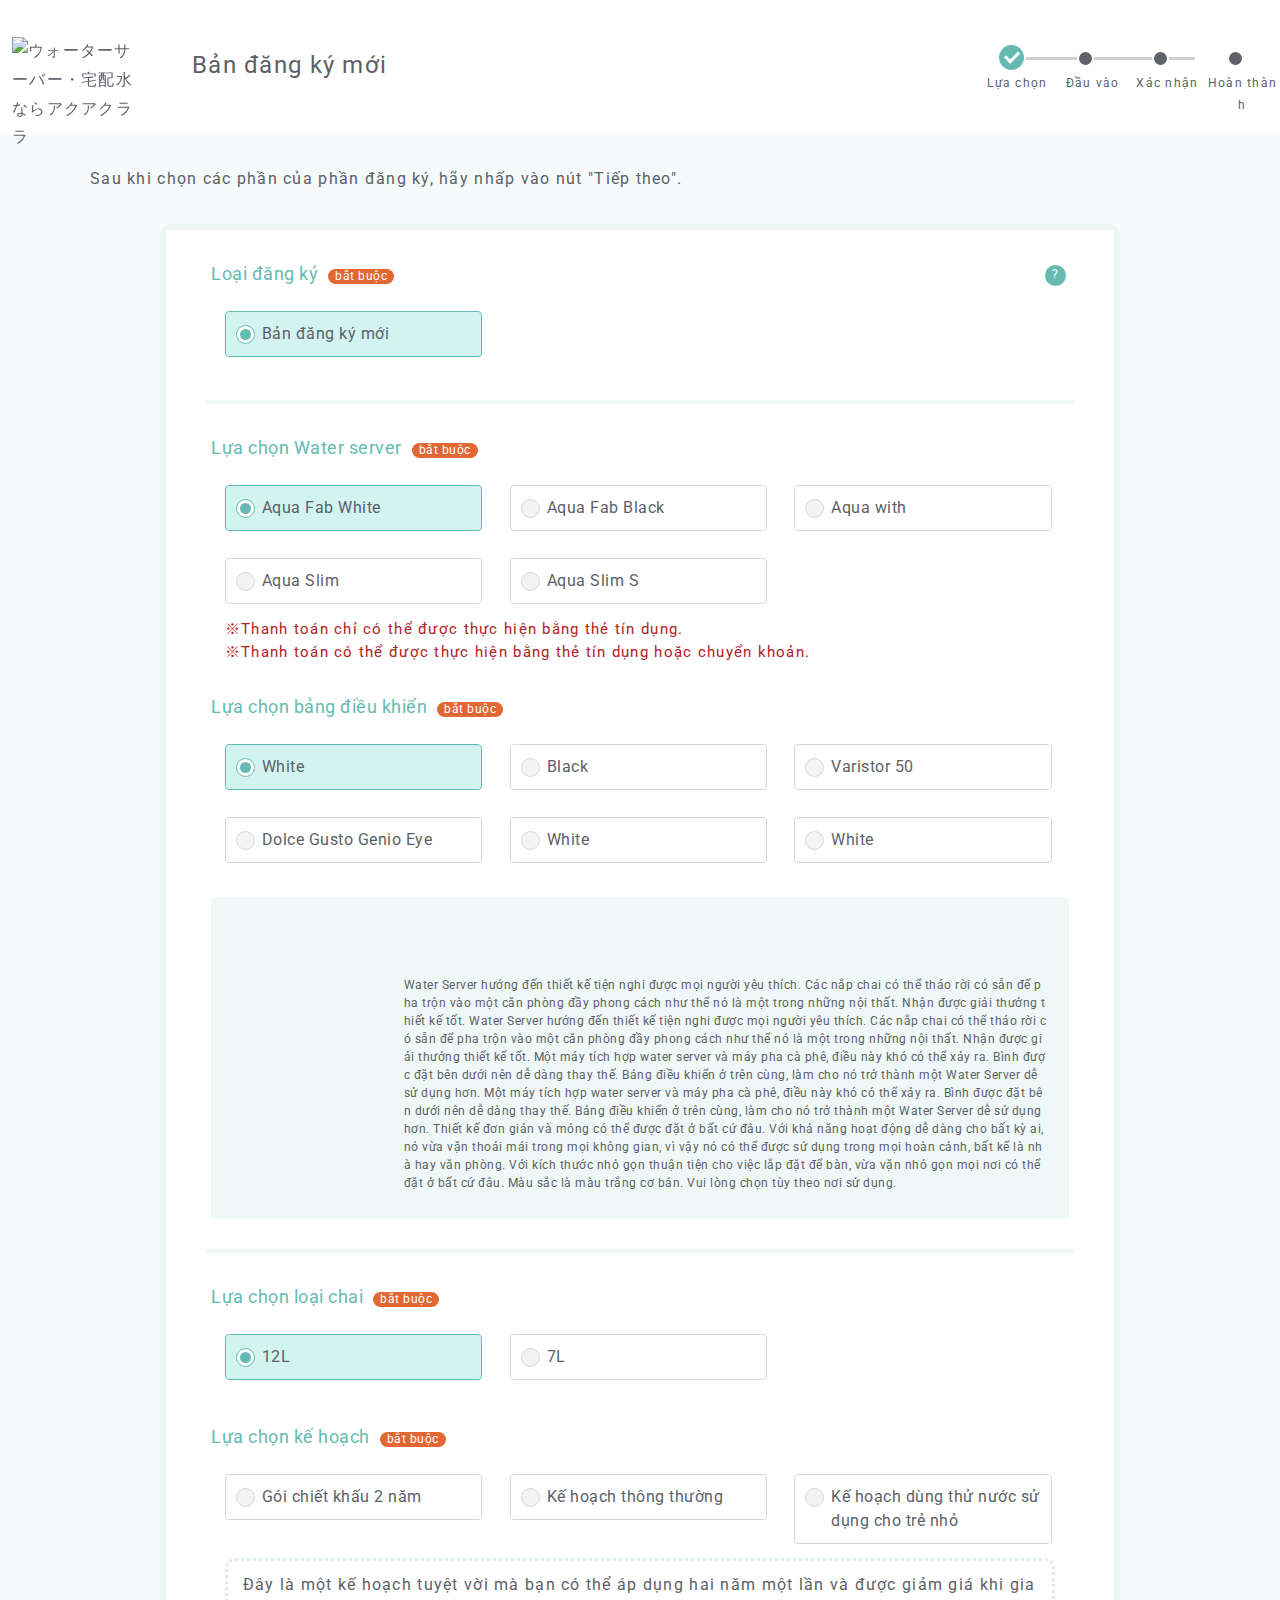
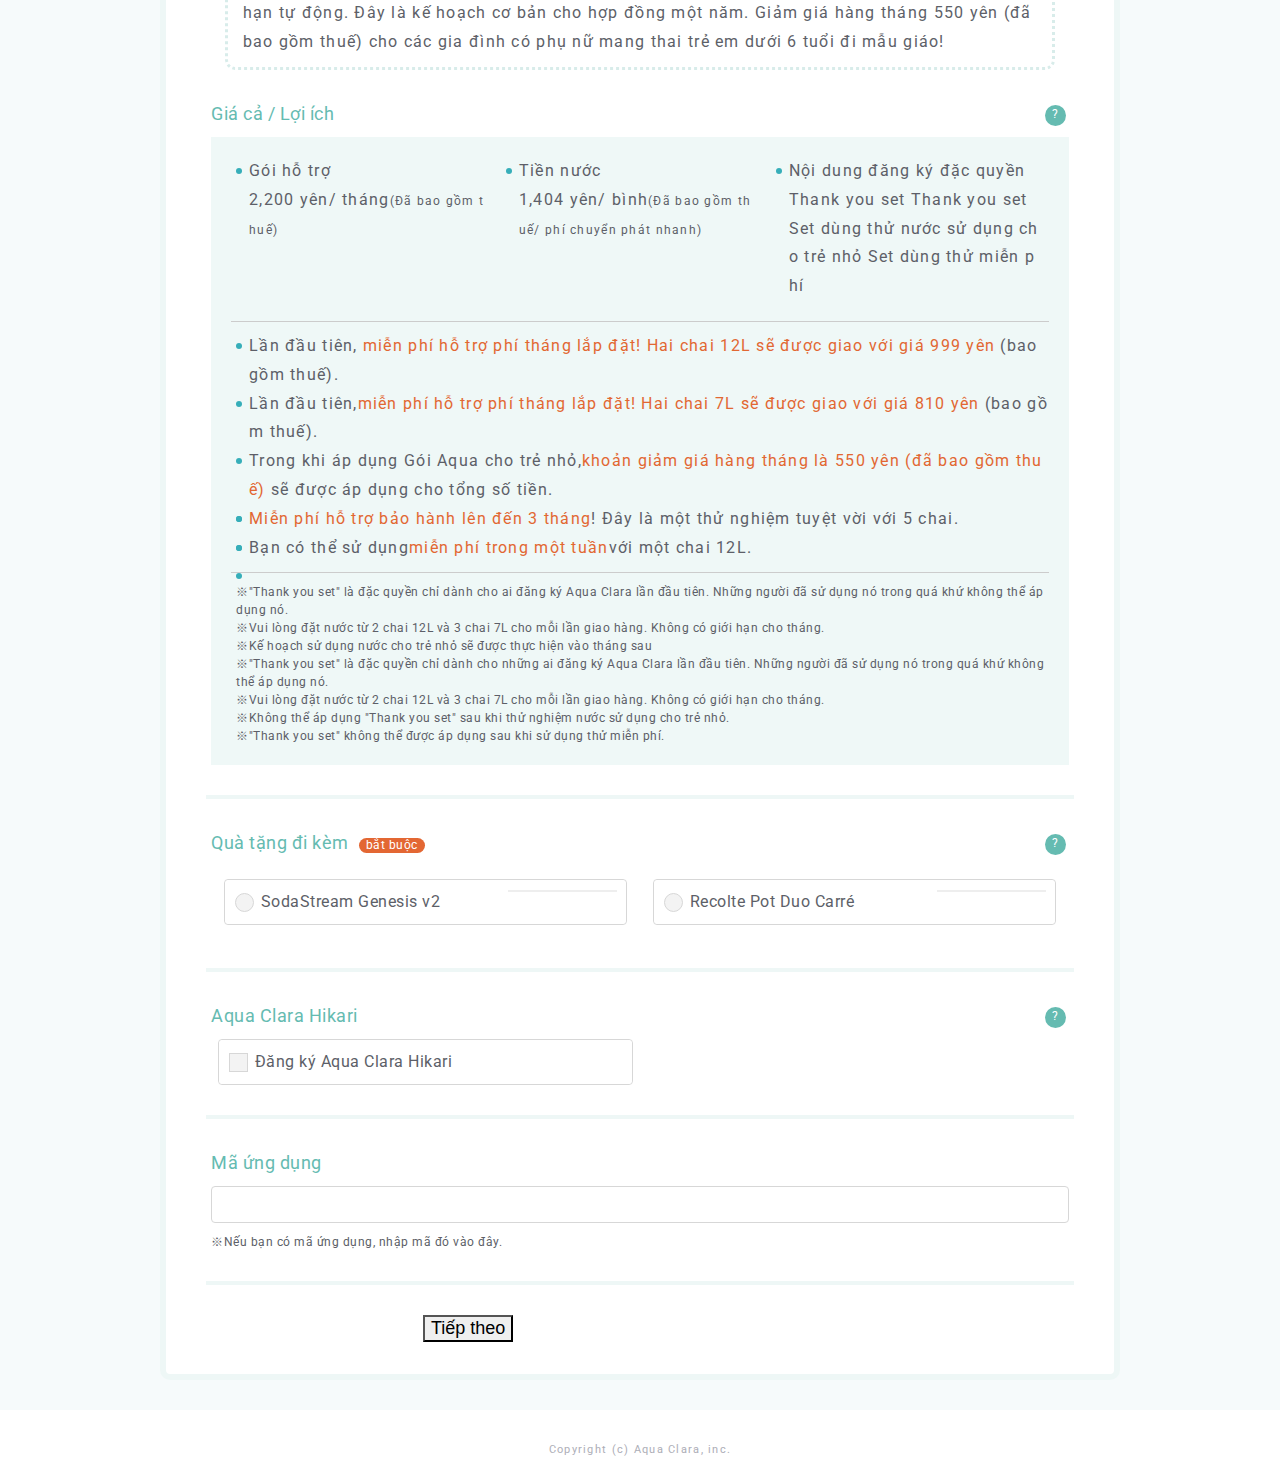
==== commit 4b5a0680: "add main_2-vi.html" ====
--- a/main_1-vi.html
+++ b/main_1-vi.html
@@ -19,7 +19,9 @@
   <link href="/web_form/general/css/style.css" rel="stylesheet">
   <link href="/web_form/webform/css/webform.css" rel="stylesheet">
   <script type="text/javascript" src="/web_form/webform/js/jquery-1.11.2.min.js"></script>
-    
+  <link rel="preconnect" href="https://fonts.googleapis.com">
+  <link rel="preconnect" href="https://fonts.gstatic.com" crossorigin>
+  <link href="https://fonts.googleapis.com/css2?family=Roboto:wght@500&display=swap" rel="stylesheet"> 
 
   <link href="/web_form/webform/css/style.css" rel="stylesheet" type="text/css">
   <script type="text/javascript" src="/web_form/webform/js/webform.js"></script>
--- a/web_form/webform/css/webform.css
+++ b/web_form/webform/css/webform.css
@@ -0,0 +1,1075 @@
+@media screen and (max-width: 767px) {
+  body.webform header {
+    border-bottom: 1px solid #cfd0d2;
+  }
+}
+body.webform #form_title {
+  position: absolute;
+  top: 15px;
+  right: 20px;
+  font-size: 1.6rem;
+  font-weight: normal;
+  z-index: 20000;
+}
+@media screen and (min-width: 768px) {
+  body.webform #form_title {
+    font-size: 2.4rem;
+    top: 44px;
+    left: 15%;
+  }
+}
+body.webform #form_step {
+  list-style: none;
+  margin: 15px auto;
+  padding: 0;
+  display: table;
+  width: 300px;
+  position: relative;
+}
+@media screen and (min-width: 768px) {
+  body.webform #form_step {
+    position: absolute;
+    top: 28px;
+    right: 0;
+  }
+}
+body.webform #form_step::before {
+  content: "";
+  position: absolute;
+  background-color: #cfd0d2;
+  height: 3px;
+  width: 180px;
+  top: 14px;
+  left: 35px;
+  z-index: -1;
+}
+body.webform #form_step li {
+  position: relative;
+  width: 25%;
+  text-align: center;
+  font-size: 1.2rem;
+  display: table-cell;
+  padding-top: 30px;
+}
+body.webform #form_step li::before {
+  content: "";
+  display: block;
+  position: absolute;
+  width: 13px;
+  height: 13px;
+  top: 7px;
+  left: 22px;
+  background-color: #5f6269;
+  border-radius: 50%;
+  border: 2px solid white;
+}
+body.webform #form_step li.now::after {
+  display: block;
+  position: absolute;
+  content: "";
+  top: 8px;
+  left: 25px;
+  width: 11px;
+  height: 6px;
+  border-left: 3px solid white;
+  border-bottom: 3px solid white;
+  transform: rotate(-45deg);
+}
+body.webform #form_step li.now::before {
+  content: "";
+  width: 25px;
+  height: 25px;
+  background-color: #65bbb2;
+  top: 0px;
+  left: 17px;
+}
+body.webform #form_step.step3 {
+  width: 220px;
+}
+body.webform #form_step.step3::before {
+  width: 145px;
+  left: 35px;
+}
+body.webform #form_step.step3 li {
+  width: 33%;
+}
+body.webform #form_step.step3 li::before {
+  left: 29px;
+}
+body.webform #form_step.step3 li.now::after {
+  left: 31px;
+}
+body.webform #form_step.step3 li.now::before {
+  left: 23px;
+}
+body.webform #form_step.step2 {
+  width: 200px;
+}
+body.webform #form_step.step2::before {
+  width: 115px;
+  left: 40px;
+}
+body.webform #form_step.step2 li {
+  width: 50%;
+}
+body.webform #form_step.step2 li::before {
+  left: 41px;
+}
+body.webform #form_step.step2 li.now::after {
+  left: 43px;
+}
+body.webform #form_step.step2 li.now::before {
+  left: 35px;
+}
+#error_counter {
+  display: none;
+  position: fixed;
+  text-align: center;
+  top: 20px;
+  right: 15px;
+  width: 80px;
+  padding: 5px;
+  z-index: 10000;
+  font-size: 1.2rem;
+  border-radius: 10px;
+  line-height: 1.4;
+  background-color: white;
+  border: 1px solid #65bbb2;
+  box-shadow: 0px 2px 5px 0px rgba(75, 81, 83, 0.15);
+}
+#error_counter span {
+  font-size: 1.4rem;
+  color: #e36733;
+}
+section.form_area {
+  background-color: #f6fafb;
+  padding: 30px 14px 30px;
+}
+/* @media screen and (min-width: 768px) {
+  section.form_area {
+    padding: 30px 20px calc($form_basic_space - 20px);
+  }
+} */
+section.form_area input,
+section.form_area select {
+  -webkit-appearance: none;
+  -moz-appearance: none;
+  appearance: none;
+}
+section.form_area select::-ms-expand {
+  display: none;
+}
+section.form_area ul,
+section.form_area ol,
+section.form_area li {
+  list-style: none;
+  margin: 0;
+  padding: 0;
+}
+section.form_area p.first_explanation {
+  max-width: 1100px;
+  margin: 0 auto;
+  padding: 0 0 30px;
+}
+@media screen and (min-width: 768px) {
+  section.form_area p.first_explanation {
+    padding: 0 0 30px;
+  }
+}
+section.form_area p.error_all,
+section.form_area p.error_all2 {
+  position: relative;
+  max-width: 1100px;
+  padding: 10px;
+  margin: -20px auto 30px;
+  background-color: #b32121;
+  color: white;
+  box-sizing: border-box;
+  border-radius: 4px;
+}
+@media screen and (min-width: 768px) {
+  section.form_area p.error_all,
+  section.form_area p.error_all2 {
+    padding: 20px;
+    margin: -20px auto 30px;
+  }
+}
+section.form_area p.error_all2 {
+  padding-bottom: 40px;
+}
+section.form_area p.error_all2 span {
+  cursor: pointer;
+  display: block;
+  position: absolute;
+  bottom: 8px;
+  right: 15px;
+  transition: all 0.3s ease;
+  opacity: 1;
+}
+section.form_area p.error_all2 span::before {
+  content: "";
+  position: absolute;
+  top: 44%;
+  left: -13px;
+  width: 6px;
+  height: 6px;
+  border-bottom: 1px solid white;
+  border-right: 1px solid white;
+  transform: rotate(-45deg);
+  transition: all 0.3s ease;
+  opacity: 1;
+}
+section.form_area p.error_all2 span:hover,
+section.form_area p.error_all2 span:hover::before {
+  transition: all 0.3s ease;
+  opacity: 0.8;
+}
+section.form_area p.error {
+  margin: 10px 0 5px;
+  color: #b32121;
+  box-sizing: border-box;
+}
+@media screen and (min-width: 768px) {
+  section.form_area p.error {
+    margin: 10px 0 5px;
+  }
+}
+section.form_area p.error span {
+  display: block;
+}
+section.form_area form {
+  max-width: 960px;
+  margin: 0 auto;
+  padding: 30px 12px;
+  border: 4px solid #eef7f6;
+  background-color: white;
+  border-radius: 10px;
+  box-sizing: border-box;
+}
+@media screen and (min-width: 768px) {
+  section.form_area form {
+    padding: 30px 40px;
+    border: 6px solid #eef7f6;
+  }
+}
+section.form_area form input:invalid {
+  border: none;
+  box-shadow: none;
+}
+section.form_area form input[type="text"],
+section.form_area form input[type="tel"],
+section.form_area form input[type="email"],
+section.form_area form textarea {
+  border: 1px solid #d7d7d7;
+  border-radius: 4px;
+  box-sizing: border-box;
+  font-size: 1.6rem;
+  padding: 8px 10px;
+  color: #5d5f68;
+}
+section.form_area form input[type="text"]::placeholder,
+section.form_area form input[type="tel"]::placeholder,
+section.form_area form input[type="email"]::placeholder,
+section.form_area form textarea::placeholder {
+  color: #adaeb7;
+}
+section.form_area form input[type="text"]:-ms-input-placeholder,
+section.form_area form input[type="tel"]:-ms-input-placeholder,
+section.form_area form input[type="email"]:-ms-input-placeholder,
+section.form_area form textarea:-ms-input-placeholder {
+  color: #adaeb7;
+}
+section.form_area form input[type="text"]:focus,
+section.form_area form input[type="tel"]:focus,
+section.form_area form input[type="email"]:focus,
+section.form_area form textarea:focus {
+  border-color: #65bbb2;
+}
+section.form_area form input[type="text"].error_f,
+section.form_area form input[type="tel"].error_f,
+section.form_area form input[type="email"].error_f,
+section.form_area form textarea.error_f {
+  border-color: #b32121;
+  background-color: #fffbf3;
+}
+section.form_area form input[type="radio"],
+section.form_area form input[type="checkbox"] {
+  display: none;
+}
+section.form_area form textarea {
+  height: 12em;
+}
+@media screen and (min-width: 768px) {
+  section.form_area form textarea {
+    height: 15em;
+  }
+}
+section.form_area form .form_radio.error_f span.panel,
+section.form_area form .form_checkbox.error_f span.panel {
+  border-color: #b32121;
+  background-color: #fffbf3;
+}
+section.form_area form .form_radio.error_f span.panel::before,
+section.form_area form .form_checkbox.error_f span.panel::before {
+  border-color: #fffbf3;
+}
+section.form_area form .form_radio label,
+section.form_area form .form_checkbox label {
+  position: relative;
+  display: block;
+  -webkit-tap-highlight-color: transparent;
+}
+section.form_area form .form_radio label span.check,
+section.form_area form .form_checkbox label span.check {
+  position: absolute;
+  width: 17px;
+  height: 17px;
+  top: 14px;
+  left: 11px;
+  border: 1px solid #d7d7d7;
+  background-color: #f3f3f3;
+  z-index: 20;
+}
+section.form_area form .form_radio label span.check::before,
+section.form_area form .form_checkbox label span.check::before {
+  content: "";
+  position: absolute;
+  width: 11px;
+  height: 11px;
+  top: 3px;
+  left: 3px;
+  background-color: #65bbb2;
+  opacity: 0;
+  transition: all 0.2s ease;
+  transform: scale(0);
+}
+section.form_area form .form_radio label input:checked + span.check,
+section.form_area form .form_checkbox label input:checked + span.check {
+  background-color: white;
+  border-color: #65bbb2;
+}
+section.form_area form .form_radio label input:checked + span.check::before,
+section.form_area form .form_checkbox label input:checked + span.check::before {
+  opacity: 1;
+  transform: scale(1);
+}
+section.form_area form .form_radio label span.panel,
+section.form_area form .form_checkbox label span.panel {
+  display: block;
+  padding-left: 25px;
+  position: relative;
+  border-radius: 4px 4px 0 0;
+  border: 1px solid #d7d7d7;
+  padding: 10px 9px 10px 36px;
+  box-sizing: border-box;
+  cursor: pointer;
+  line-height: 1.5;
+  letter-spacing: 0.05rem;
+}
+@media screen and (min-width: 768px) {
+  section.form_area form .form_radio label span.panel,
+  section.form_area form .form_checkbox label span.panel {
+    border-bottom-left-radius: 4px;
+    border-bottom-right-radius: 4px;
+  }
+}
+section.form_area form .form_radio label span.panel::before,
+section.form_area form .form_checkbox label span.panel::before {
+  content: "";
+  position: absolute;
+  display: block;
+  border: 5px solid white;
+  width: 100%;
+  height: 100%;
+  box-sizing: border-box;
+  top: 0;
+  left: 0;
+  z-index: 10;
+  border-radius: 4px 4px 0 0;
+}
+@media screen and (min-width: 768px) {
+  section.form_area form .form_radio label span.panel::before,
+  section.form_area form .form_checkbox label span.panel::before {
+    border-bottom-left-radius: 4px;
+    border-bottom-right-radius: 4px;
+  }
+}
+section.form_area
+  form
+  .form_radio
+  label
+  input:checked
+  + span.check
+  + span.panel,
+section.form_area
+  form
+  .form_checkbox
+  label
+  input:checked
+  + span.check
+  + span.panel {
+  background-color: #d2f3f0;
+  border: 1px solid #65bbb2;
+  z-index: 5;
+}
+section.form_area
+  form
+  .form_radio
+  label
+  input:checked
+  + span.check
+  + span.panel::before,
+section.form_area
+  form
+  .form_checkbox
+  label
+  input:checked
+  + span.check
+  + span.panel::before {
+  border-color: #d2f3f0;
+}
+section.form_area form .form_radio span.check {
+  border-radius: 50%;
+}
+section.form_area form .form_radio span.check::before {
+  border-radius: 50%;
+}
+@media screen and (min-width: 768px) {
+  section.form_area form .form_radio {
+    display: flex;
+    flex-wrap: wrap;
+  }
+  section.form_area form .form_radio li {
+    width: 30%;
+    padding: 1.6% 3.2% 1.6% 0;
+  }
+}
+@media screen and (max-width: 767px) {
+  section.form_area form .select_type1 li:nth-child(n + 2) span.panel {
+    margin-top: -1px;
+    border-radius: 0;
+  }
+  section.form_area form .select_type1 li:nth-child(n + 2) span.panel::before {
+    border-radius: 0;
+  }
+  section.form_area form .select_type1 li:last-child span.panel {
+    border-bottom-left-radius: 4px;
+    border-bottom-right-radius: 4px;
+  }
+  section.form_area form .select_type1 li:last-child span.panel::before {
+    border-bottom-left-radius: 4px;
+    border-bottom-right-radius: 4px;
+  }
+}
+@media screen and (max-width: 767px) {
+  section.form_area form .select_type2 {
+    display: flex;
+    flex-wrap: wrap;
+  }
+  section.form_area form .select_type2 li {
+    width: 50%;
+  }
+  section.form_area form .select_type2 li label {
+    height: 100%;
+  }
+  section.form_area form .select_type2 li span.panel {
+    border-radius: 0;
+    height: 100%;
+  }
+  section.form_area form .select_type2 li span.panel::before {
+    border-radius: 0;
+  }
+  section.form_area form .select_type2 li:first-child span.panel {
+    border-top-left-radius: 4px;
+  }
+  section.form_area form .select_type2 li:first-child span.panel::before {
+    border-top-left-radius: 4px;
+  }
+  section.form_area form .select_type2 li:nth-child(even) {
+    margin-left: -1px;
+  }
+  section.form_area form .select_type2 li:nth-child(n + 3) {
+    margin-top: -1px;
+  }
+  section.form_area form .select_type2 li:nth-child(2) span.panel {
+    border-top-right-radius: 4px;
+  }
+  section.form_area form .select_type2 li:nth-child(2) span.panel::before {
+    border-top-right-radius: 4px;
+  }
+  section.form_area
+    form
+    .select_type2
+    li:nth-child(even):last-of-type
+    span.panel,
+  section.form_area
+    form
+    .select_type2
+    li:nth-child(even):nth-last-child(2)
+    span.panel {
+    border-bottom-right-radius: 4px;
+  }
+  section.form_area
+    form
+    .select_type2
+    li:nth-child(even):last-of-type
+    span.panel::before,
+  section.form_area
+    form
+    .select_type2
+    li:nth-child(even):nth-last-child(2)
+    span.panel::before {
+    border-bottom-right-radius: 4px;
+  }
+  section.form_area
+    form
+    .select_type2
+    li:nth-child(odd):last-of-type
+    span.panel,
+  section.form_area
+    form
+    .select_type2
+    li:nth-child(odd):nth-last-child(2)
+    span.panel {
+    border-bottom-left-radius: 4px;
+  }
+  section.form_area
+    form
+    .select_type2
+    li:nth-child(odd):last-of-type
+    span.panel::before,
+  section.form_area
+    form
+    .select_type2
+    li:nth-child(odd):nth-last-child(2)
+    span.panel::before {
+    border-bottom-left-radius: 4px;
+  }
+}
+section.form_area form select {
+  position: relative;
+  cursor: pointer;
+  border: 1px solid #d7d7d7;
+  border-radius: 4px;
+  box-sizing: border-box;
+  font-size: 1.6rem;
+  padding: 7px 9px;
+  color: #5d5f68;
+}
+section.form_area form select:focus {
+  border-color: #65bbb2;
+}
+section.form_area form select.error_f {
+  border-color: #b32121;
+  background-color: #fffbf3;
+}
+section.form_area form .select_area {
+  position: relative;
+  cursor: pointer;
+}
+section.form_area form .select_area::before {
+  content: "";
+  position: absolute;
+  top: 18%;
+  width: 28px;
+  height: 66%;
+  right: 6px;
+  border-left: 1px solid #d7d7d7;
+}
+section.form_area form .select_area::after {
+  content: "";
+  position: absolute;
+  top: 44%;
+  right: 16px;
+  width: 6px;
+  height: 6px;
+  border-bottom: 1px solid #65bbb2;
+  border-right: 1px solid #65bbb2;
+  transform: rotate(45deg) translateY(-50%);
+  transition: all 0.3s ease;
+}
+section.form_area form .form_block {
+  position: relative;
+  overflow: hidden;
+  clear: both;
+  margin: 0 0 30px;
+  padding: 0 5px 30px;
+  border-bottom: 4px solid #eef7f6;
+  box-sizing: border-box;
+}
+@media screen and (min-width: 768px) {
+  section.form_area form .form_block {
+    margin: 0 0 30px;
+    padding: 0 5px 30px;
+  }
+}
+section.form_area form .form_block .form_inner_block {
+  clear: both;
+  overflow: hidden;
+  padding-top: 30px;
+}
+section.form_area form .form_help {
+  display: none;
+  position: relative;
+  cursor: pointer;
+  margin-bottom: 10px;
+  font-size: 1.4rem;
+  width: 100%;
+  padding: 7px;
+  border: 1px solid #65bbb2;
+  border-radius: 4px;
+  box-sizing: border-box;
+  line-height: 1.5;
+}
+section.form_area form .form_help::after {
+  content: "";
+  position: absolute;
+  border-top: 11px solid white;
+  border-right: 7px solid transparent;
+  border-left: 7px solid transparent;
+  bottom: -9px;
+  right: 7px;
+}
+section.form_area form .form_help::before {
+  content: "";
+  position: absolute;
+  border-top: 11px solid #65bbb2;
+  border-right: 7px solid transparent;
+  border-left: 7px solid transparent;
+  bottom: -11px;
+  right: 7px;
+}
+section.form_area form .form_title {
+  position: relative;
+  font-size: 1.8rem;
+  color: #65bbb1;
+  font-weight: normal;
+  padding-bottom: 10px;
+  line-height: 1.5;
+  letter-spacing: 0.05rem;
+}
+section.form_area form .form_title .mandatory {
+  color: white;
+  background-color: #e36733;
+  border-radius: 10px;
+  font-weight: normal;
+  font-size: 1.2rem;
+  margin-left: 10px;
+  padding: 0 7px 1px;
+  white-space: nowrap;
+}
+section.form_area form .form_title .help_icon {
+  position: absolute;
+  display: block;
+  top: 5px;
+  right: 3px;
+  text-align: center;
+  color: white;
+  cursor: pointer;
+  font-size: 12px;
+  width: 21px;
+  height: 21px;
+  background-color: #65bbb1;
+  border-radius: 50%;
+  transition: all 0.3s ease;
+}
+section.form_area form .form_title .help_icon:hover {
+  background-color: #1dbba9;
+  transition: all 0.3s ease;
+}
+section.form_area form .input_title {
+  font-size: 1.4rem;
+}
+section.form_area form .input_info {
+  clear: both;
+  padding-top: 10px;
+  font-size: 1.2rem;
+  line-height: 1.5;
+  letter-spacing: 0.05rem;
+}
+section.form_area form .select_detail {
+  font-size: 1.6rem;
+}
+@media screen and (min-width: 768px) {
+  section.form_area form .input_line2 {
+    float: left;
+    width: 30%;
+    margin-right: 5%;
+    overflow: hidden;
+    box-sizing: border-box;
+  }
+}
+section.form_area form #error_assist {
+  display: none;
+  cursor: pointer;
+  text-align: center;
+  margin: 0 auto 15px;
+  color: #b32121;
+  cursor: pointer;
+  text-decoration: none;
+  font-weight: bold;
+  border-radius: 10px;
+  font-size: 1.8rem;
+}
+section.form_area form #error_assist:hover {
+  opacity: 0.9;
+  text-decoration: underline;
+}
+@media screen and (min-width: 768px) {
+  section.form_area form #error_assist {
+    width: 40%;
+  }
+}
+section.form_area form .btn_area {
+  overflow: hidden;
+}
+section.form_area form .btn_area .error_bn {
+  position: relative;
+  margin: 0 auto;
+  display: block;
+  padding: 13px 31px;
+  width: 100%;
+  cursor: pointer;
+  border: none;
+  font-size: 1.6rem;
+  font-weight: bold;
+  text-align: center;
+  color: white;
+  border-radius: 4px;
+  box-shadow: 0px 2px 5px 0px rgba(75, 81, 83, 0.15);
+  box-sizing: border-box;
+  text-decoration: none;
+  outline: none;
+  transition: all 0.3s ease;
+  background-color: #c2c2c2;
+  cursor: default;
+}
+section.form_area form .btn_area .error_bn:hover {
+  background-color: #1dbba9;
+  transition: all 0.3s ease;
+}
+@media screen and (min-width: 768px) {
+  section.form_area form .btn_area .error_bn {
+    font-size: 1.8rem;
+  }
+}
+section.form_area form .btn_area .error_bn:hover {
+  background-color: #c2c2c2;
+}
+@media screen and (min-width: 768px) {
+  section.form_area form .btn_area .error_bn {
+    float: right;
+    margin-right: 25%;
+    width: 50%;
+  }
+}
+section.form_area form .btn_area .next_bn {
+  position: relative;
+  margin: 0 auto;
+}
+section.form_area form .btn_area .next_bn::before {
+  content: "";
+  position: absolute;
+  top: 50%;
+  right: 9px;
+  width: 14px;
+  height: 20px;
+  transform: translateY(-50%);
+  display: inline-block;
+  background: no-repeat center/contain;
+  background-image: url("data:image/svg+xml;charset=utf8,%3Csvg%20xmlns%3D%22http%3A%2F%2Fwww.w3.org%2F2000%2Fsvg%22%20width%3D%2227px%22%20height%3D%2219px%22%3E%3Cpath%20fill-rule%3D%22evenodd%22%20fill%3D%22%23fff%22%20d%3D%22M-0.000%2C9.031%20L23.000%2C9.031%20L23.000%2C11.031%20L-0.000%2C11.031%20L-0.000%2C9.031%20Z%22%2F%3E%3Cpath%20fill-rule%3D%22evenodd%22%20fill%3D%22%23fff%22%20d%3D%22M16.965%2C18.788%20L15.472%2C17.372%20L23.481%2C9.780%20L15.472%2C2.189%20L16.965%2C0.774%20L26.467%2C9.780%20L16.965%2C18.788%20Z%22%2F%3E%3C%2Fsvg%3E");
+}
+@media screen and (min-width: 768px) {
+  section.form_area form .btn_area .next_bn {
+    float: right;
+    margin-right: 25%;
+    width: 50%;
+  }
+}
+section.form_area form .btn_area .next_bn button,
+section.form_area form .btn_area .next_bn a {
+  display: block;
+  padding: 13px 31px;
+  width: 100%;
+  cursor: pointer;
+  border: none;
+  font-size: 1.6rem;
+  font-weight: bold;
+  text-align: center;
+  color: white;
+  border-radius: 4px;
+  box-shadow: 0px 2px 5px 0px rgba(75, 81, 83, 0.15);
+  box-sizing: border-box;
+  text-decoration: none;
+  outline: none;
+  transition: all 0.3s ease;
+  background-color: #65bbb1;
+}
+section.form_area form .btn_area .next_bn input:hover,
+section.form_area form .btn_area .next_bn a:hover {
+  background-color: #1dbba9;
+  transition: all 0.3s ease;
+}
+@media screen and (min-width: 768px) {
+  section.form_area form .btn_area .next_bn input,
+  section.form_area form .btn_area .next_bn a {
+    font-size: 1.8rem;
+  }
+}
+section.form_area form .btn_area .next_bn input:hover,
+section.form_area form .btn_area .next_bn a:hover {
+  background-color: #1dbba9;
+}
+section.form_area form .btn_area .back_bn {
+  position: relative;
+  width: 30%;
+}
+section.form_area form .btn_area .back_bn::before {
+  content: "";
+  position: absolute;
+  top: 50%;
+  left: 9px;
+  width: 14px;
+  height: 20px;
+  transform: translateY(-50%) scale(-1, 1);
+  display: inline-block;
+  background: no-repeat center/contain;
+  background-image: url("data:image/svg+xml;charset=utf8,%3Csvg%20xmlns%3D%22http%3A%2F%2Fwww.w3.org%2F2000%2Fsvg%22%20width%3D%2227px%22%20height%3D%2219px%22%3E%3Cpath%20fill-rule%3D%22evenodd%22%20fill%3D%22%23fff%22%20d%3D%22M-0.000%2C9.031%20L23.000%2C9.031%20L23.000%2C11.031%20L-0.000%2C11.031%20L-0.000%2C9.031%20Z%22%2F%3E%3Cpath%20fill-rule%3D%22evenodd%22%20fill%3D%22%23fff%22%20d%3D%22M16.965%2C18.788%20L15.472%2C17.372%20L23.481%2C9.780%20L15.472%2C2.189%20L16.965%2C0.774%20L26.467%2C9.780%20L16.965%2C18.788%20Z%22%2F%3E%3C%2Fsvg%3E");
+}
+@media screen and (min-width: 768px) {
+  section.form_area form .btn_area .back_bn {
+    width: 12%;
+  }
+}
+section.form_area form .btn_area .back_bn input,
+section.form_area form .btn_area .back_bn a {
+  display: block;
+  padding: 13px 31px;
+  width: 100%;
+  cursor: pointer;
+  border: none;
+  font-size: 1.6rem;
+  font-weight: bold;
+  text-align: center;
+  color: white;
+  border-radius: 4px;
+  box-shadow: 0px 2px 5px 0px rgba(75, 81, 83, 0.15);
+  box-sizing: border-box;
+  text-decoration: none;
+  outline: none;
+  transition: all 0.3s ease;
+  margin-top: 25px;
+  font-size: 1.4rem;
+  background-color: #c2c2c2;
+}
+section.form_area form .btn_area .back_bn input:hover,
+section.form_area form .btn_area .back_bn a:hover {
+  background-color: #1dbba9;
+  transition: all 0.3s ease;
+}
+@media screen and (min-width: 768px) {
+  section.form_area form .btn_area .back_bn input,
+  section.form_area form .btn_area .back_bn a {
+    font-size: 1.8rem;
+  }
+}
+@media screen and (min-width: 768px) {
+  section.form_area form .btn_area .back_bn input,
+  section.form_area form .btn_area .back_bn a {
+    font-size: 1.6rem;
+  }
+}
+section.form_area form .btn_area .back_bn input:hover,
+section.form_area form .btn_area .back_bn a:hover {
+  background-color: #ccc;
+}
+@media screen and (min-width: 768px) {
+  section.form_area form .btn_area .back_bn input,
+  section.form_area form .btn_area .back_bn a {
+    margin-top: 0;
+    padding-right: 12px;
+  }
+}
+section.form_area form .btn_area .final_bn {
+  position: relative;
+  margin: 0 auto;
+}
+section.form_area form .btn_area .final_bn::before {
+  content: "";
+  position: absolute;
+  top: 19px;
+  right: 9px;
+  width: 20px;
+  height: 14px;
+  display: inline-block;
+  background: no-repeat center/contain;
+  background-image: url("data:image/svg+xml;charset=utf8,%3Csvg%20xmlns%3D%22http%3A%2F%2Fwww.w3.org%2F2000%2Fsvg%22%20width%3D%22164px%22%20height%3D%22111px%22%3E%3Cpath%20fill-rule%3D%22evenodd%22%20fill%3D%22%23fff%22%20d%3D%22M-0.001%2C6.574%20L-0.001%2C103.919%20L50.593%2C55.233%20C34.865%2C40.222%2012.504%2C18.647%20-0.001%2C6.574%20ZM74.566%2C64.873%20C75.588%2C65.720%2078.348%2C67.699%2081.899%2C67.699%20C84.850%2C67.699%2087.706%2C66.345%2090.392%2C63.680%20C96.594%2C57.518%20138.571%2C17.707%20157.262%2C0.001%20L6.742%2C0.001%20C37.355%2C29.569%2071.007%2C61.913%2074.566%2C64.873%20ZM112.721%2C55.290%20L163.994%2C104.628%20L163.994%2C6.593%20C151.150%2C18.757%20128.246%2C40.471%20112.721%2C55.290%20ZM97.280%2C70.106%20C92.794%2C74.565%2087.485%2C76.923%2081.917%2C76.923%20C77.058%2C76.923%2072.217%2C75.127%2068.288%2C71.859%20C67.178%2C70.929%2063.517%2C67.525%2057.412%2C61.733%20L6.214%2C110.998%20L157.047%2C110.998%20L105.900%2C61.796%20C101.337%2C66.156%2098.518%2C68.884%2097.280%2C70.106%20Z%22%2F%3E%3C%2Fsvg%3E");
+}
+@media screen and (min-width: 768px) {
+  section.form_area form .btn_area .final_bn {
+    float: right;
+    margin-right: 25%;
+    width: 50%;
+  }
+}
+section.form_area form .btn_area .final_bn input,
+section.form_area form .btn_area .final_bn a {
+  display: block;
+  padding: 13px 31px;
+  width: 100%;
+  cursor: pointer;
+  border: none;
+  font-size: 1.6rem;
+  font-weight: bold;
+  text-align: center;
+  color: white;
+  border-radius: 4px;
+  box-shadow: 0px 2px 5px 0px rgba(75, 81, 83, 0.15);
+  box-sizing: border-box;
+  text-decoration: none;
+  outline: none;
+  transition: all 0.3s ease;
+  background-color: #e26732;
+}
+section.form_area form .btn_area .final_bn input:hover,
+section.form_area form .btn_area .final_bn a:hover {
+  background-color: #1dbba9;
+  transition: all 0.3s ease;
+}
+@media screen and (min-width: 768px) {
+  section.form_area form .btn_area .final_bn input,
+  section.form_area form .btn_area .final_bn a {
+    font-size: 1.8rem;
+  }
+}
+section.form_area form .btn_area .final_bn input:hover,
+section.form_area form .btn_area .final_bn a:hover {
+  background-color: #e1561a;
+}
+section.form_area form #zipCode {
+  float: left;
+  width: 180px;
+  height: 40px;
+  border-radius: 4px 0 0 4px;
+  z-index: 10;
+}
+section.form_area form #zip_bn {
+  float: left;
+  display: block;
+  padding: 10px 0;
+  width: 10em;
+  height: 40px;
+  cursor: pointer;
+  border: none;
+  font-size: 1.3rem;
+  letter-spacing: 1px;
+  font-weight: bold;
+  text-align: center;
+  color: white;
+  border-radius: 0 4px 4px 0;
+  box-sizing: border-box;
+  text-decoration: none;
+  background-color: #65bbb2;
+  transition: all 0.3s ease;
+  outline: none;
+}
+section.form_area form #zip_bn:hover {
+  background-color: #1dbba9;
+  transition: all 0.3s ease;
+}
+section.form_area form #application_terms_area {
+  overflow-x: hidden;
+  overflow-y: scroll;
+  border: 1px solid #ccc;
+  font-size: 1.4rem;
+  padding: 10px;
+  height: 250px;
+  margin: 0 0 25px;
+  box-sizing: border-box;
+}
+@media screen and (min-width: 768px) {
+  section.form_area form #application_terms_area {
+    height: 300px;
+  }
+}
+section.form_area form #application_terms_area p {
+  padding: 15px 0;
+}
+section.form_area form #application_terms_area p:first-child {
+  padding-top: 0;
+}
+section.form_area form #application_terms_area strong {
+  font-style: bold;
+}
+section.form_area form #application_terms_area ol li {
+  margin: 0 0 0 1.5em;
+  padding-bottom: 1em;
+  list-style: decimal outside;
+}
+section.form_area form #agreement_check {
+  width: 85%;
+  margin: 0 auto;
+}
+@media screen and (min-width: 768px) {
+  section.form_area form #agreement_check {
+    width: 60%;
+  }
+}
+section.form_area form .confirm_info {
+  display: block;
+  font-size: 1.2rem;
+}
+section.form_area form .caution_info {
+  display: block;
+  font-size: 1.4rem;
+  color: #b32121;
+}
+section.form_area #complete_info {
+  max-width: 960px;
+  margin: 0 auto;
+  padding: 30px 12px;
+  border: 4px solid #eef7f6;
+  background-color: white;
+  border-radius: 10px;
+  box-sizing: border-box;
+}
+@media screen and (min-width: 768px) {
+  section.form_area #complete_info {
+    padding: 30px 40px;
+    border: 6px solid #eef7f6;
+  }
+}
+section.form_area #complete_info h2 {
+  color: #65bbb2;
+}
+section.form_area #complete_info p {
+  padding-bottom: 15px;
+}
+section.form_area #complete_info strong {
+  color: #b32121;
+}
+section.form_area #complete_info .point_area {
+  padding: 15px;
+  background-color: #eef7f6;
+  border-radius: 4px;
+  margin-bottom: 25px;
+}
+section.form_area #complete_info ul.pr_area {
+  padding: 15px 0;
+}
+section.form_area #complete_info ul.pr_area li:first-child {
+  display: block;
+}
+@media screen and (min-width: 768px) {
+  section.form_area #complete_info ul.pr_area li:first-child {
+    display: none;
+  }
+}
+section.form_area #complete_info ul.pr_area li:last-child {
+  display: none;
+}
+@media screen and (min-width: 768px) {
+  section.form_area #complete_info ul.pr_area li:last-child {
+    display: block;
+  }
+}
--- a/web_form/webform/css/style.css
+++ b/web_form/webform/css/style.css
@@ -505,13 +505,13 @@
 section.form_area #birthday_day {
   position: relative;
   width: 80%;
-  padding-right: 25px;
+  padding-right: 50px;
   box-sizing: border-box;
 }
 section.form_area #birthday_year::before,
 section.form_area #birthday_month::before,
 section.form_area #birthday_day::before {
-  content: "年";
+  /* content: "Năm"; */
   display: block;
   position: absolute;
   top: 8px;
@@ -521,7 +521,7 @@
 section.form_area #birthday_month,
 section.form_area #birthday_day {
   position: relative;
-  padding-right: 22px;
+  padding-right: 50px;
   box-sizing: border-box;
 }
 section.form_area #birthday_month::before,
@@ -538,29 +538,29 @@
 @media screen and (min-width: 768px) {
   section.form_area #birthday_year {
     float: left;
-    width: 15em;
-    margin-right: 25px;
-  }
-}
-section.form_area #birthday_year::before {
-  content: "年";
-}
+    width: 20em;
+    margin-right: 50px;
+  }
+}
+/* section.form_area #birthday_year::before {
+  content: "Năm";
+} */
 section.form_area #birthday_month {
   float: left;
   margin-top: 15px;
-  margin-right: 10%;
+  margin-right: 30%;
   width: 35%;
 }
 @media screen and (min-width: 768px) {
   section.form_area #birthday_month {
     width: 8em;
     margin-top: 0;
-    margin-right: 25px;
-  }
-}
-section.form_area #birthday_month::before {
-  content: "月";
-}
+    margin-right: 0px;
+  }
+}
+/* section.form_area #birthday_month::before {
+  content: "Tháng";
+} */
 section.form_area #birthday_day {
   float: left;
   width: 35%;
@@ -572,9 +572,9 @@
     margin-top: 0;
   }
 }
-section.form_area #birthday_day::before {
-  content: "日";
-}
+/* section.form_area #birthday_day::before {
+  content: "Ngày";
+} */
 section.form_area #usernumber_input_area {
   font-size: 1.6rem;
 }
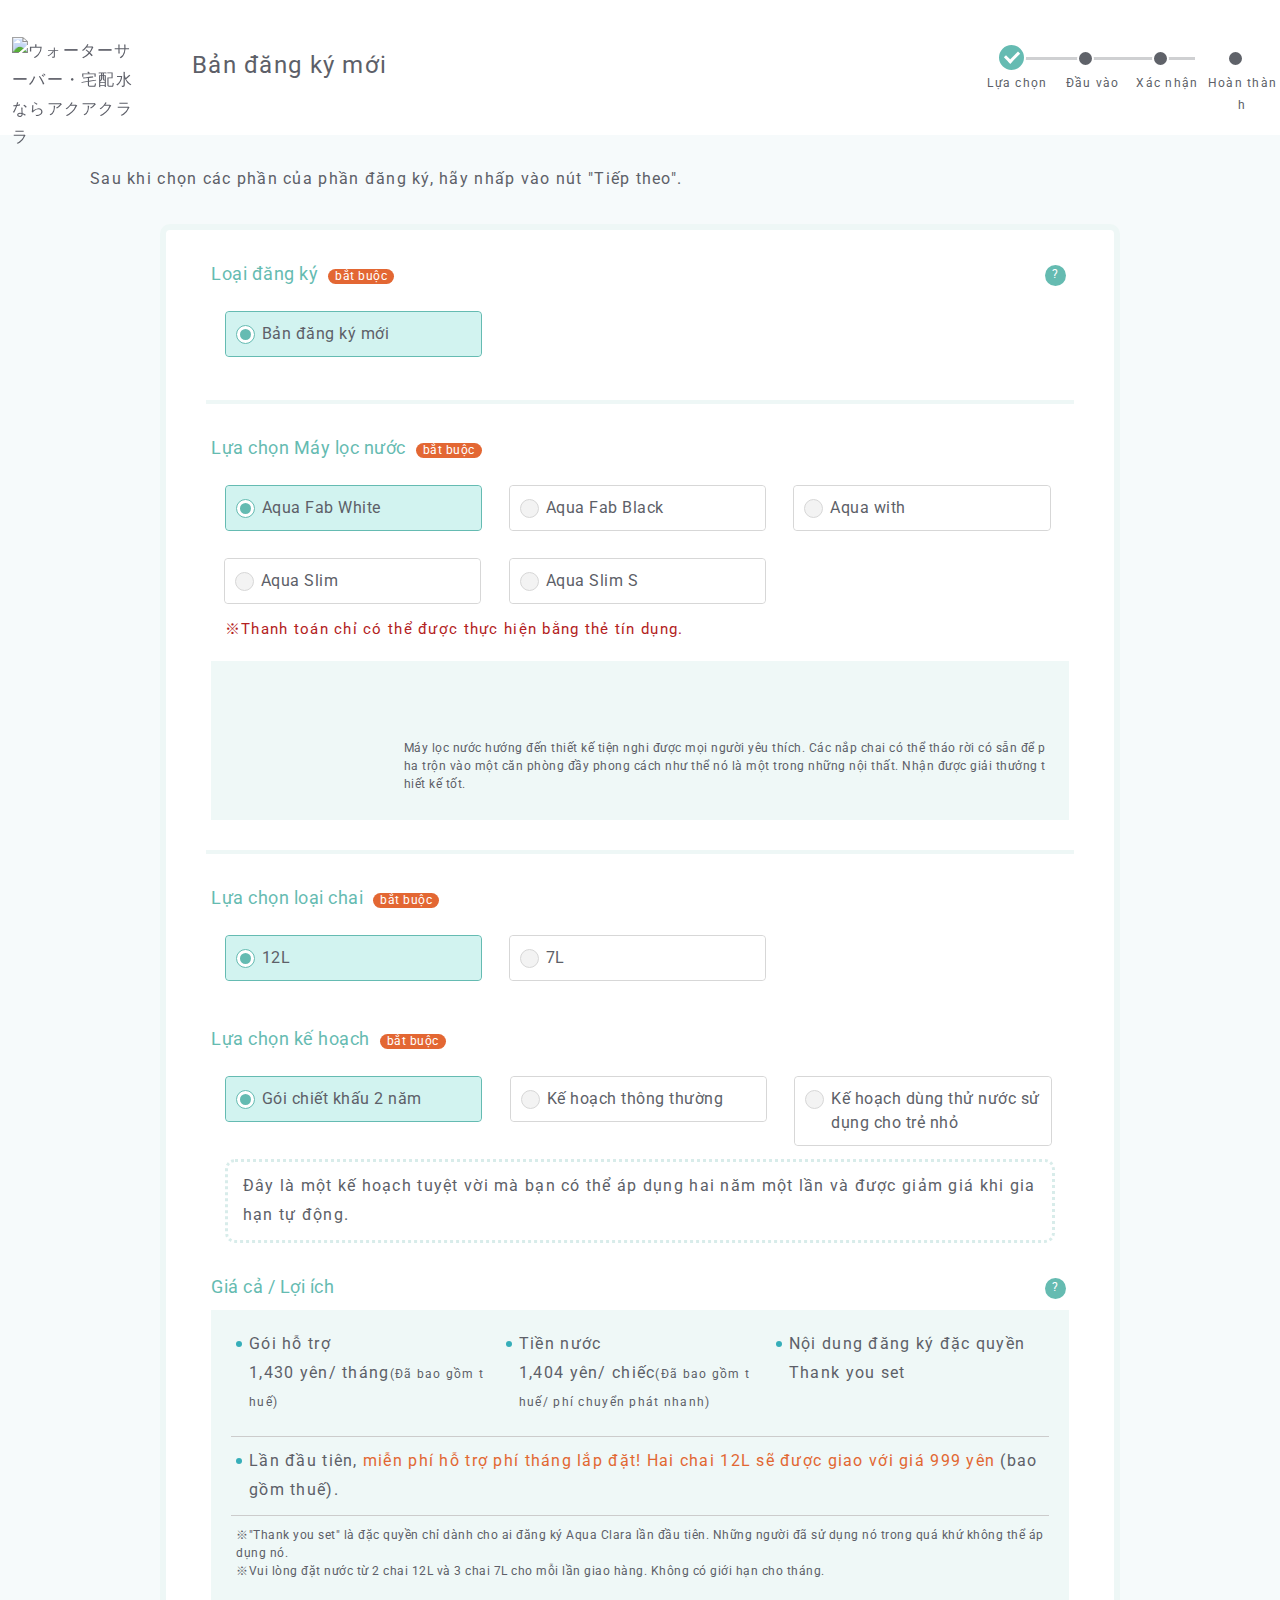
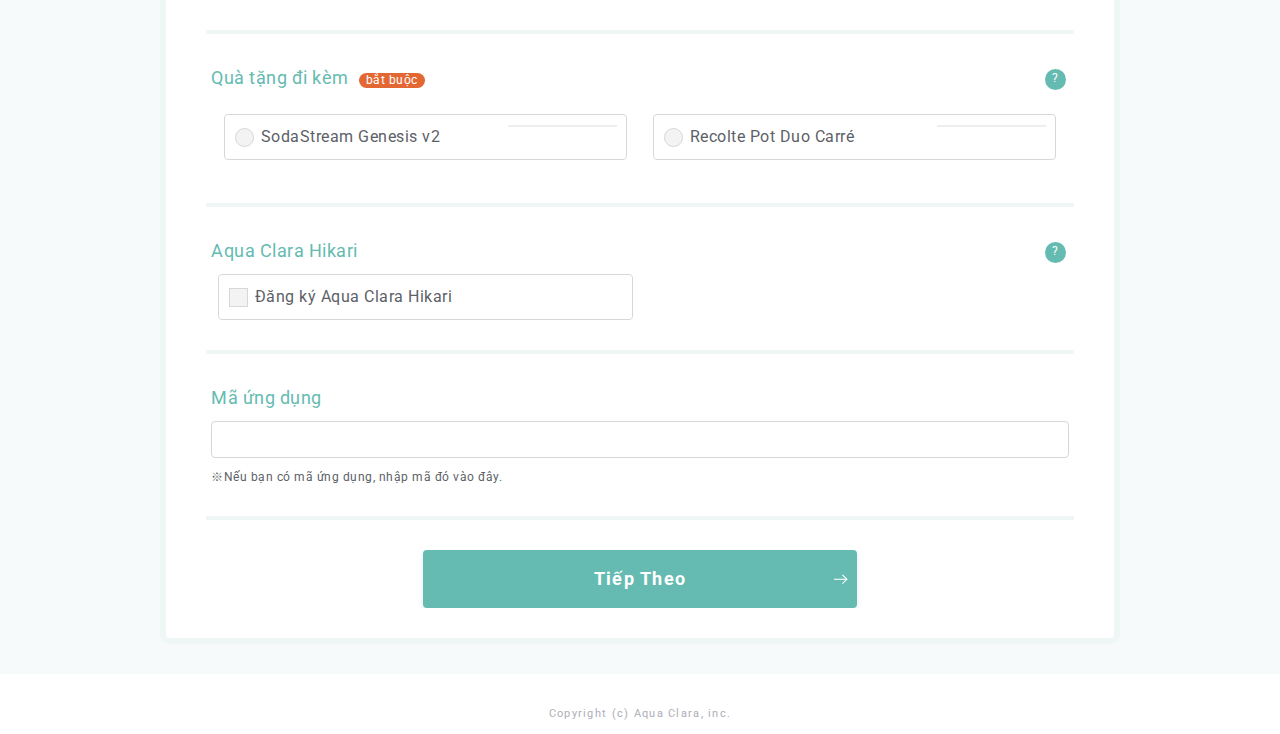
==== commit acd16bd3: "Merge branch 'master' of https://github.com/thungcodejs/clone_Aquaclara.co" ====
--- a/main_1-vi.html
+++ b/main_1-vi.html
@@ -3,7 +3,7 @@
 <head>
   <meta charset="UTF-8">
   <meta name="robots" content="noindex">
-  <title>Bản đăng ký | Aqua Clara, Water server và giao hàng tận nhà [Chính thức]</title>
+  <title>Bản đăng ký | Aqua Clara, Máy lọc nước và giao hàng tận nhà [Chính thức]</title>
   <meta name="description" content="赤ちゃんも安心して飲める安全なアクアクララのウォーターサーバーの新規申込はこちら。">
   <meta name="keywords" content="新規申込み,ウォーターサーバー,水宅配,アクアクララ">
   
@@ -80,7 +80,7 @@
   </div><!-- /#form_block -->
 
   <div class="form_block">
-    <p class="form_title">Lựa chọn Water server<span class="mandatory">bắt buộc</span></p>
+    <p class="form_title">Lựa chọn Máy lọc nước<span class="mandatory">bắt buộc</span></p>
         <ul id="server_select" class="form_radio select_type2">
       <li><label><input name="serverType" type="radio" value="16"  checked="checked"><span class="check"></span><span class="panel">Aqua Fab White</span></label></li>
       <li><label><input name="serverType" type="radio" value="17" ><span class="check"></span><span class="panel">Aqua Fab Black</span></label></li>
@@ -113,10 +113,10 @@
       <p id="server_scene1"><img src="/web_form/webform/img/fab_w_scene1.png" alt=""></p>
       <p id="server_scene2"><img src="/web_form/webform/img/fab_w_scene2.png" alt=""></p>
       <p id="server_onwpoint">
-        <span class="fab_w">Water Server hướng đến thiết kế tiện nghi được mọi người yêu thích. Các nắp chai có thể tháo rời có sẵn để pha trộn vào một căn phòng đầy phong cách như thể nó là một trong những nội thất. Nhận được giải thưởng thiết kế tốt.</span>
-        <span class="fab_b">Water Server hướng đến thiết kế tiện nghi được mọi người yêu thích. Các nắp chai có thể tháo rời có sẵn để pha trộn vào một căn phòng đầy phong cách như thể nó là một trong những nội thất. Nhận được giải thưởng thiết kế tốt.</span>
-        <span class="with_b">Một máy tích hợp water server và máy pha cà phê, điều này khó có thể xảy ra. Bình được đặt bên dưới nên dễ dàng thay thế. Bảng điều khiển ở trên cùng, làm cho nó trở thành một Water Server dễ sử dụng hơn.</span>
-        <span class="with_d">Một máy tích hợp water server và máy pha cà phê, điều này khó có thể xảy ra. Bình được đặt bên dưới nên dễ dàng thay thế. Bảng điều khiển ở trên cùng, làm cho nó trở thành một Water Server dễ sử dụng hơn.</span>
+        <span class="fab_w">Máy lọc nước hướng đến thiết kế tiện nghi được mọi người yêu thích. Các nắp chai có thể tháo rời có sẵn để pha trộn vào một căn phòng đầy phong cách như thể nó là một trong những nội thất. Nhận được giải thưởng thiết kế tốt.</span>
+        <span class="fab_b">Máy lọc nước hướng đến thiết kế tiện nghi được mọi người yêu thích. Các nắp chai có thể tháo rời có sẵn để pha trộn vào một căn phòng đầy phong cách như thể nó là một trong những nội thất. Nhận được giải thưởng thiết kế tốt.</span>
+        <span class="with_b">Một máy tích hợp máy lọc nước và máy pha cà phê, điều này khó có thể xảy ra. Bình được đặt bên dưới nên dễ dàng thay thế. Bảng điều khiển ở trên cùng, làm cho nó trở thành một Máy lọc nước dễ sử dụng hơn.</span>
+        <span class="with_d">Một máy tích hợp máy lọc nước và máy pha cà phê, điều này khó có thể xảy ra. Bình được đặt bên dưới nên dễ dàng thay thế. Bảng điều khiển ở trên cùng, làm cho nó trở thành một Máy lọc nước dễ sử dụng hơn.</span>
         <span class="slim">Thiết kế đơn giản và mỏng có thể được đặt ở bất cứ đâu. Với khả năng hoạt động dễ dàng cho bất kỳ ai, nó vừa vặn thoải mái trong mọi không gian, vì vậy nó có thể được sử dụng trong mọi hoàn cảnh, bất kể là nhà hay văn phòng.</span>
         <span class="slims">Với kích thước nhỏ gọn thuận tiện cho việc lắp đặt để bàn, vừa vặn nhỏ gọn mọi nơi có thể đặt ở bất cứ đâu. Màu sắc là màu trắng cơ bản. Vui lòng chọn tùy theo nơi sử dụng.</span>
       </p>
@@ -239,7 +239,7 @@
 
   <div class="nestle_block">
   <div id="aquahikari" class="form_block">
-    <p class="form_help">Đây là dịch vụ internet cáp quang tốc độ cao do Aqua Clara cung cấp sử dụng đường truyền cáp quang NTT. Bạn có thể nhận được chiết khấu lớn bằng cách đăng ký với Water Server.</p>
+    <p class="form_help">Đây là dịch vụ internet cáp quang tốc độ cao do Aqua Clara cung cấp sử dụng đường truyền cáp quang NTT. Bạn có thể nhận được chiết khấu lớn bằng cách đăng ký với Máy lọc nước.</p>
     <p class="form_title">Aqua Clara Hikari<span class="help_icon">?</span></p>
     <ul class="form_checkbox select_type1">
       <li><label><input type="checkbox" value="1" name="aquahikari" ><span class="check"></span><span class="panel">Đăng ký Aqua Clara Hikari</span></label></li>
@@ -255,7 +255,7 @@
 
 
   <div class="btn_area">
-    <p class="next_bn"><input type="submit" value="Tiếp theo"></p>
+    <p class="next_bn"><a href="/main_2.html" type="submit" value="Tiếp theo">Tiếp Theo</p>
     <div id="next_nestle">
       <p class="note">※Nếu bạn muốn sử dụng Aqua With, vui lòng đăng ký bằng cách sử dụng mẫu đơn đăng ký chuyên dụng.<br>
       ※Cần phải trả phí dịch vụ giao hàng thường xuyên của Nestlé để sử dụng Aquawith.</p>
--- a/web_form/general/css/style.css
+++ b/web_form/general/css/style.css
@@ -3851,7 +3851,7 @@
 
 /*  .l-footer-cv
 ================================================== */
-.l-footer-cv { padding: 39px 0 41px; background: url(../img/common/footer/bg_cv01_sp.jpg) no-repeat center/cover; }
+.l-footer-cv { padding: 39px 0 41px; background: url(../img/footer/bg_cv01_sp.jpg) no-repeat center/cover; }
 
 .l-footer-cv__content { padding: 24px 20px 27px; background: #fff; border-radius: 10px; }
 
@@ -3871,7 +3871,7 @@
 
 .l-footer-cv-btn.is-red .l-footer-cv-btn__txt:before { left: -5px; }
 
-@media all and (min-width: 768px) { .l-footer-cv { padding: 81px 0; background: url(../img/common/footer/bg_cv01_pc.jpg) no-repeat center/cover; }
+@media all and (min-width: 768px) { .l-footer-cv { padding: 81px 0; background: url(../img/footer/bg_cv01_pc.jpg) no-repeat center/cover; }
   .l-footer-cv__content { padding: 38px 20px 61px; border-radius: 20px; }
   .l-footer-cv__head { font-size: 2.4rem; }
   .l-footer-cv__lead { margin: 16px 0 36px; }
@@ -4392,7 +4392,7 @@
 
 /* .l-sub-img
 ================================================ */
-.l-sub-img { background: url(../img/common/bg_mv01_sp.jpg) center center no-repeat; background-size: cover; }
+.l-sub-img { background: url(/web_form/general/img/bg_mv01_pc.jpg) center center no-repeat; background-size: cover; }
 
 .l-sub-img__inner { -webkit-box-sizing: border-box; box-sizing: border-box; display: -webkit-box; display: -ms-flexbox; display: flex; -webkit-box-pack: center; -ms-flex-pack: center; justify-content: center; -webkit-box-align: center; -ms-flex-align: center; align-items: center; -ms-flex-wrap: wrap; flex-wrap: wrap; height: 165px; }
 
@@ -4404,7 +4404,7 @@
 
 .l-sub-img__head .is-small { font-size: 1.6rem; }
 
-@media all and (min-width: 768px) { .l-sub-img { background: url(../img/common/bg_mv01_pc.jpg) center center no-repeat; background-size: cover; margin: 0 auto; max-width: 95%; }
+@media all and (min-width: 768px) { .l-sub-img { background: url(/web_form/general/img/bg_mv01_pc.jpg) center center no-repeat; background-size: cover; margin: 0 auto; max-width: 95%; }
   .l-sub-img__inner { height: 250px; }
   .l-sub-img__head-en { font-size: 1.6rem; margin-bottom: 10px; }
   .l-sub-img__head-ja { letter-spacing: 0.1em; font-size: 3.2rem; line-height: 1.5; }
--- a/web_form/webform/css/style.css
+++ b/web_form/webform/css/style.css
@@ -380,15 +380,14 @@
   }
 }
 @media screen and (min-width: 768px) {
-  section.form_area input[name="companyName"],
-  section.form_area input[name="companyNameKana"] {
-    width: 80%;
+  section.form_area input[name="companyName"] {
+    width: 100%;
   }
 }
 @media screen and (min-width: 768px) {
   section.form_area input[name="email"],
   section.form_area input[name="reason"] {
-    width: 50%;
+    width: 100%;
   }
 }
 @media screen and (min-width: 768px) {
@@ -418,7 +417,7 @@
 }
 @media screen and (min-width: 768px) {
   section.form_area #listen_other {
-    width: 50%;
+    width: 100%;
   }
 }
 section.form_area .listen_other_tmp {
@@ -578,8 +577,11 @@
 section.form_area #usernumber_input_area {
   font-size: 1.6rem;
 }
+section.form_area #childrenNumber{
+  margin-left: 30px;
+}
 section.form_area #usernumber_input_area input {
-  width: 18%;
+  width: 10%;
   display: inline;
 }
 section.form_area #complete_info a {
